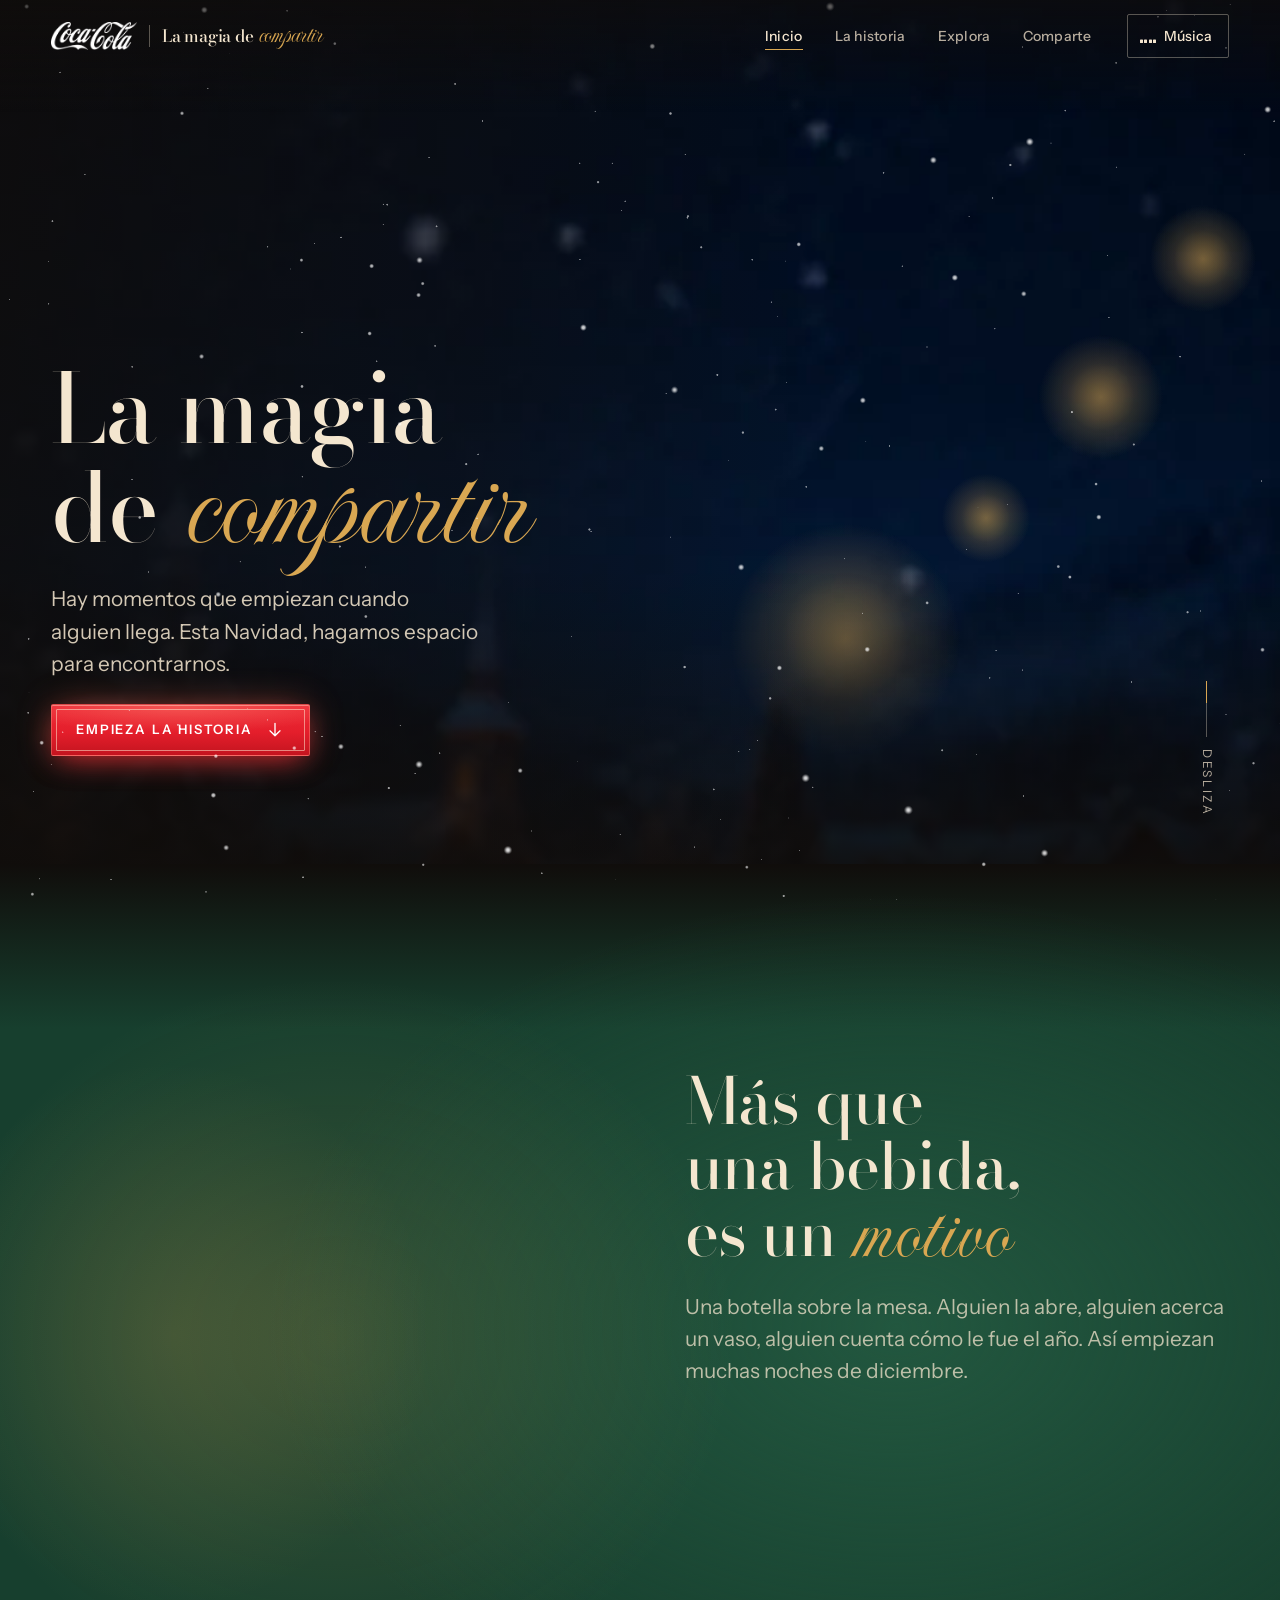
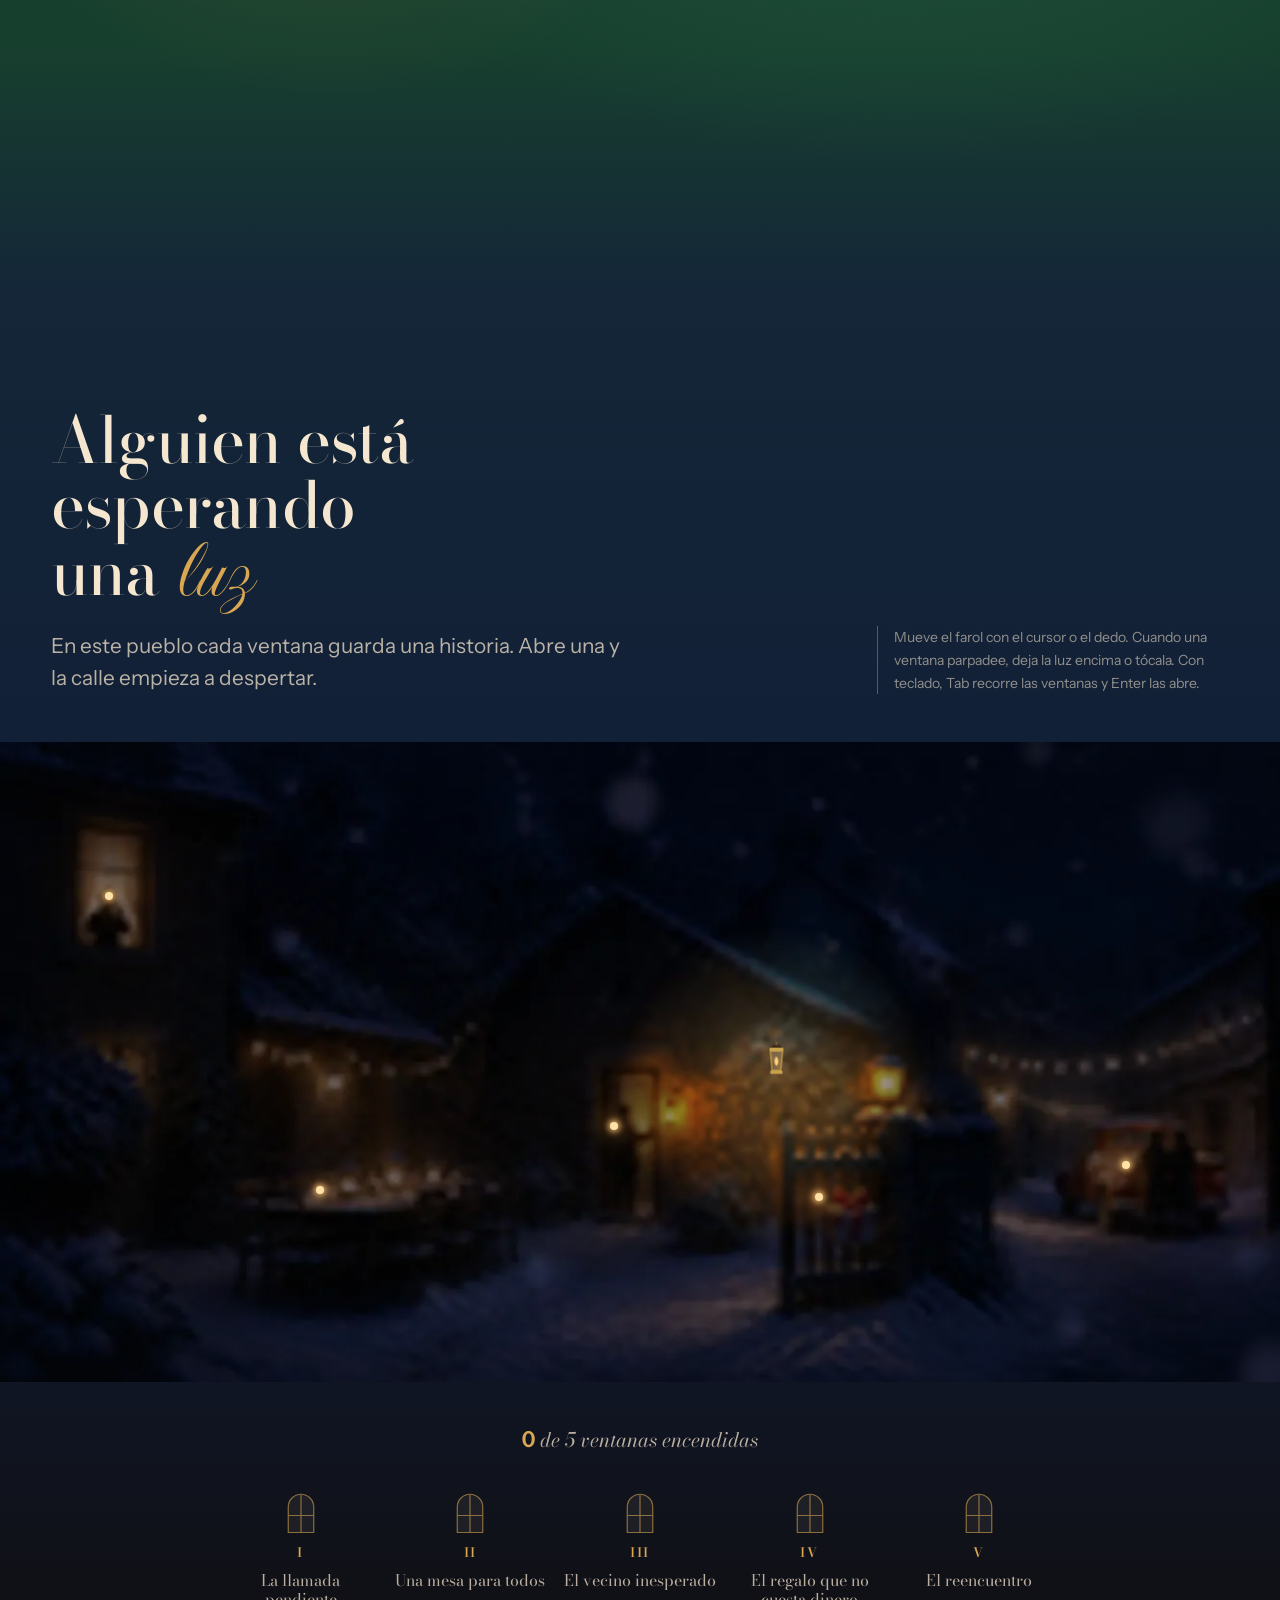
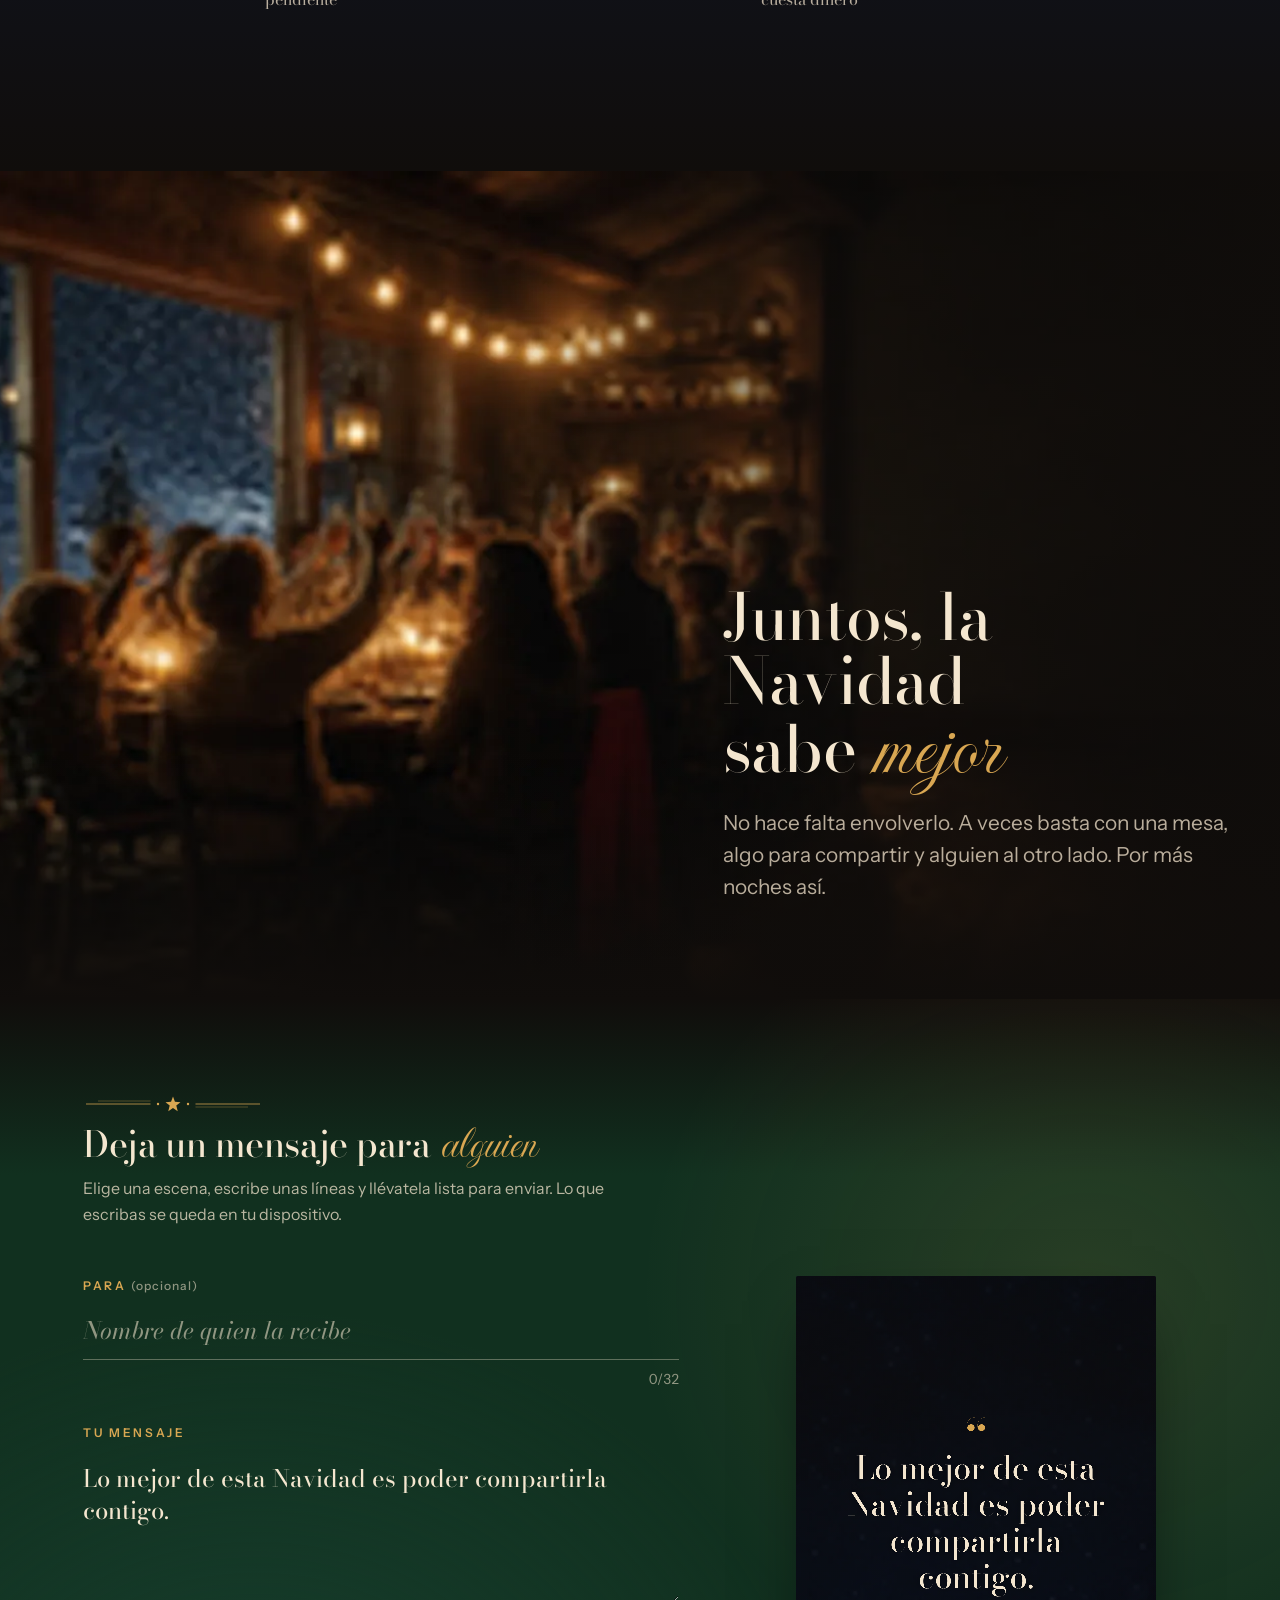
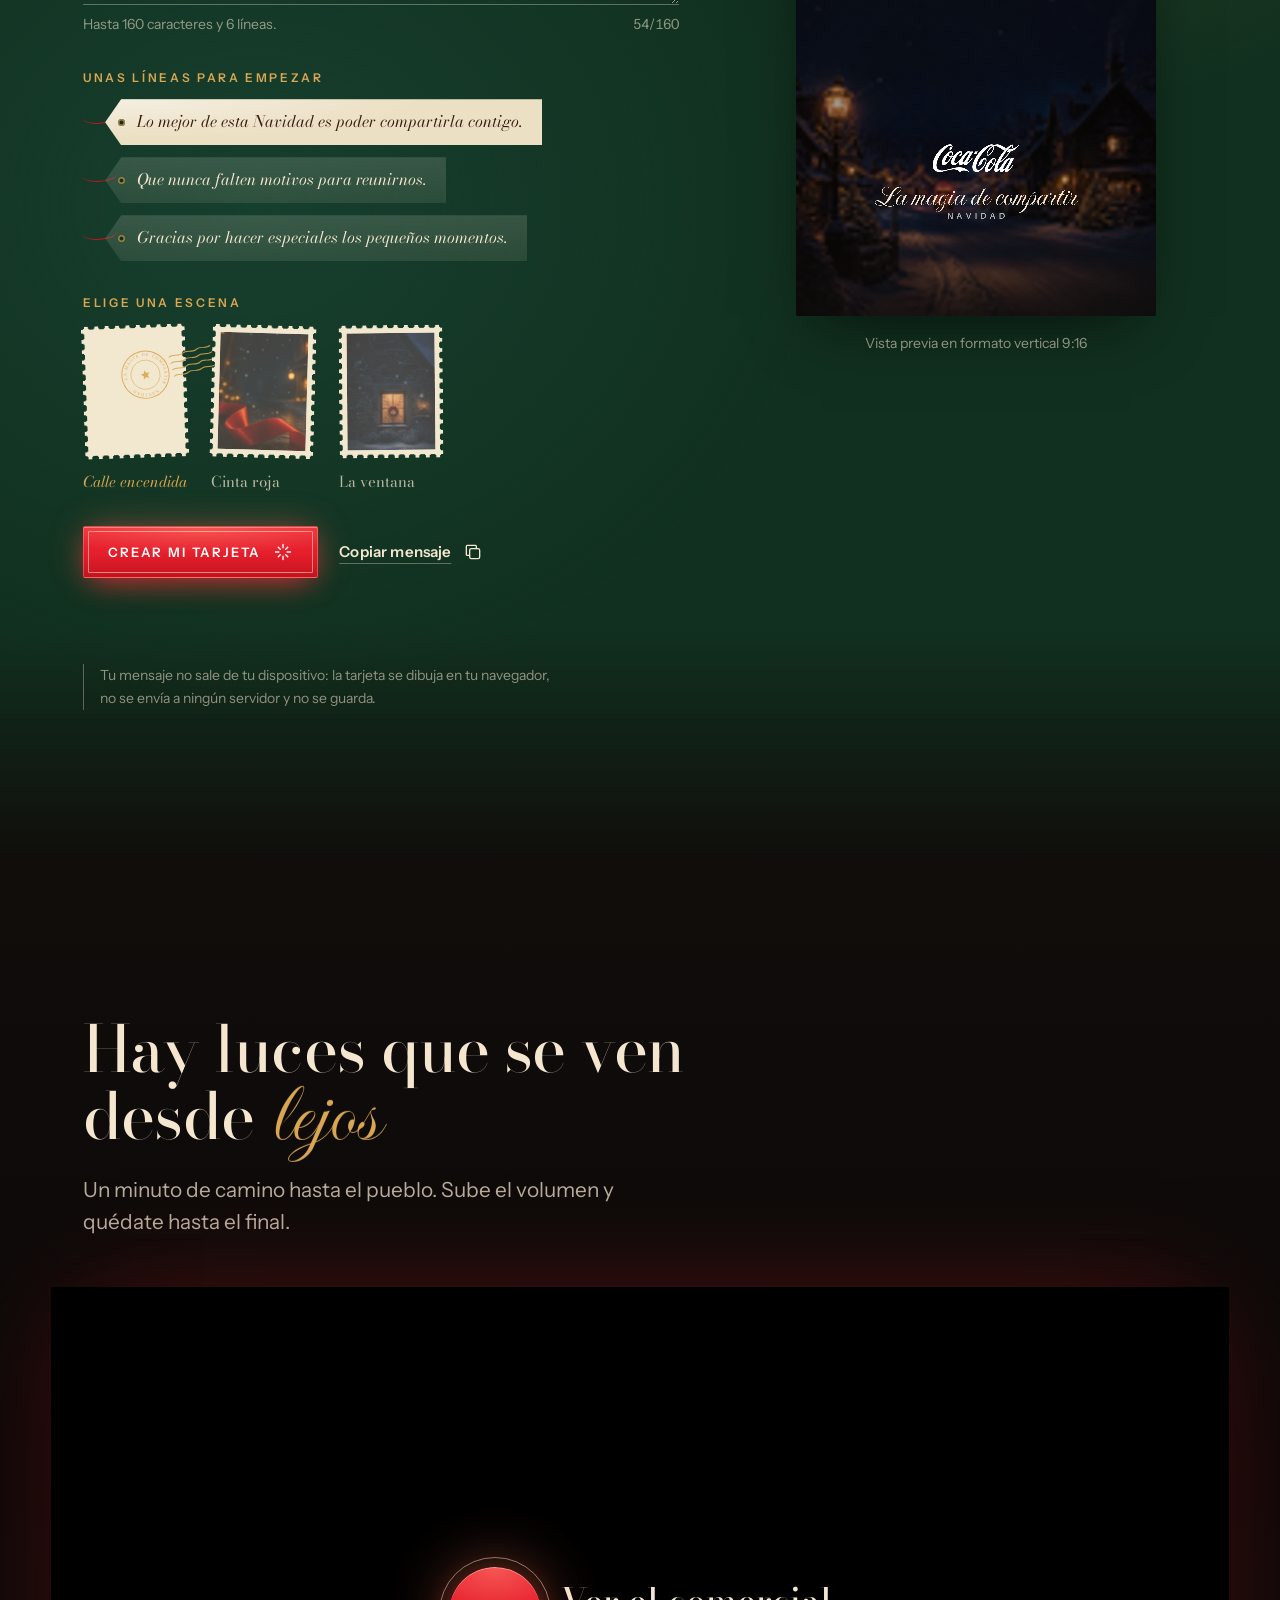
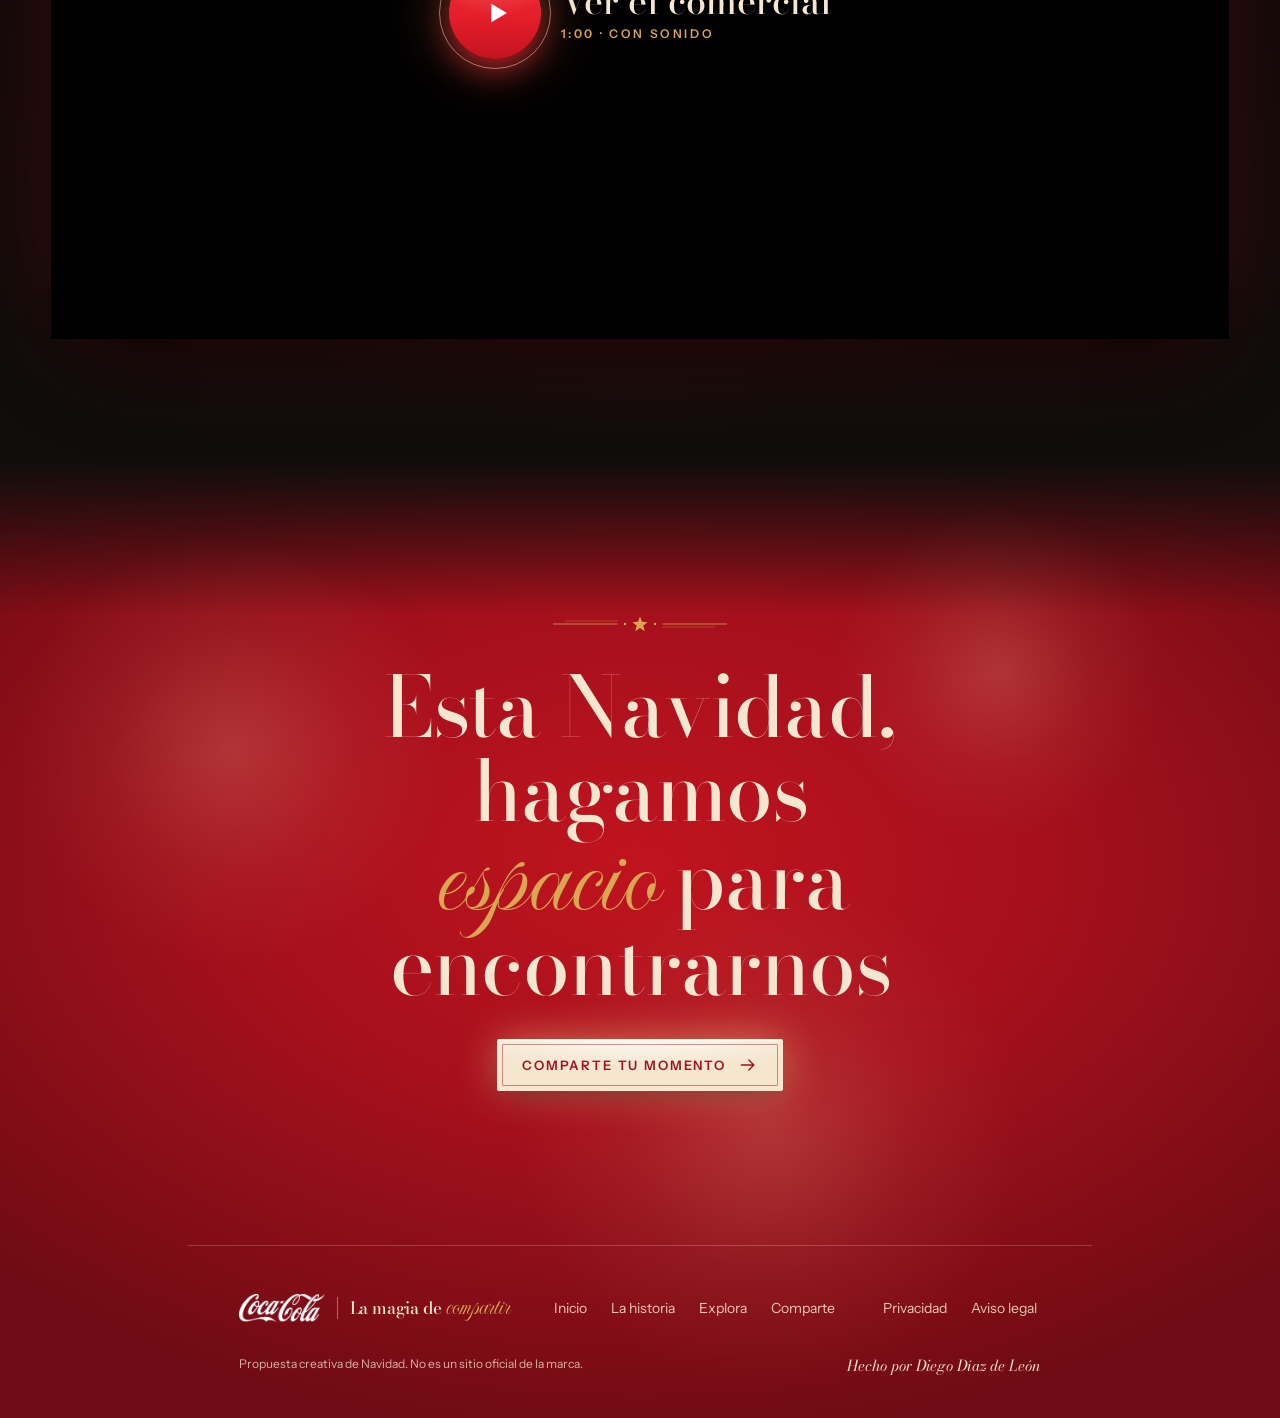
==== index.html @ 8bf760d1 "Add files via upload" ====
<!doctype html>
<html lang="es">
  <head>
    <meta charset="UTF-8" />
    <meta name="viewport" content="width=device-width, initial-scale=1, viewport-fit=cover" />
    <title>La magia de compartir · Una Navidad para encontrarnos</title>
    <meta
      name="description"
      content="Recorre un pueblo nevado, enciende cinco luces y deja un mensaje para alguien. Una Navidad para hacer espacio a los demás."
    />
    <meta name="theme-color" content="#100d0b" />
    <meta name="color-scheme" content="dark" />
    <link rel="icon" href="./favicon.svg" type="image/svg+xml" />
    <link rel="apple-touch-icon" href="./apple-touch-icon.png" />

    <meta property="og:type" content="website" />
    <meta property="og:locale" content="es_ES" />
    <meta property="og:site_name" content="La magia de compartir" />
    <meta property="og:title" content="La magia de compartir" />
    <meta
      property="og:description"
      content="Un pueblo que se enciende con pequeños gestos y una tarjeta para quien quieras."
    />
    <meta property="og:image" content="./images/og-image.jpg" />
    <meta property="og:image:width" content="1200" />
    <meta property="og:image:height" content="630" />
    <meta property="og:image:alt" content="Pueblo nevado de noche con un camión navideño rojo iluminado." />
    <meta name="twitter:card" content="summary_large_image" />
    <meta name="twitter:title" content="La magia de compartir" />
    <meta name="twitter:image" content="./images/og-image.jpg" />

    <!-- Solo el recurso crítico del primer viewport. -->
    <link
      rel="preload"
      as="image"
      href="./images/hero-desktop-1920.webp"
      imagesrcset="./images/hero-desktop-960.webp 960w, ./images/hero-desktop-1440.webp 1440w, ./images/hero-desktop-1920.webp 1920w"
      imagesizes="100vw"
      media="(min-width: 768px)"
      fetchpriority="high"
    />
    <link
      rel="preload"
      as="image"
      href="./images/hero-mobile-1080.webp"
      imagesrcset="./images/hero-mobile-540.webp 540w, ./images/hero-mobile-810.webp 810w, ./images/hero-mobile-1080.webp 1080w"
      imagesizes="100vw"
      media="(max-width: 767px)"
      fetchpriority="high"
    />

    <style>html,body{color:#f7ebdd;background:#100d0b;margin:0;font-family:Segoe UI,system-ui,sans-serif}.boot{text-align:center;box-sizing:border-box;place-items:center;min-height:100svh;padding:24px;display:grid}.boot h1{margin:0 0 20px;font-family:Georgia,Times New Roman,serif;font-size:clamp(2.5rem,9vw,5rem);font-weight:400;line-height:1}.boot p{color:#f7ebddcc;max-width:32rem;margin:0 auto;line-height:1.6}.boot-help{opacity:0;animation:.6s 8s forwards boot-help;margin-top:24px!important}@keyframes boot-help{to{opacity:1}}</style>
    <script type="module" crossorigin src="./assets/index-DcbrdFPM.js"></script>
    <link rel="stylesheet" crossorigin href="./assets/index-BpqjUa-n.css">
      <meta name="robots" content="noindex, nofollow" />
  </head>
  <body>
    <div id="root">
      <div class="boot">
        <div>
          <h1>La magia de compartir</h1>
          <p>
            Hay momentos que empiezan cuando alguien llega. Esta Navidad, hagamos espacio para encontrarnos.
          </p>
          <p class="boot-help">
            Si la experiencia no aparece, vuelve a cargar la página o prueba con un navegador actualizado.
          </p>
          <noscript>
            <p style="margin-top: 24px">
              El pueblo interactivo y el generador de tarjetas necesitan JavaScript. Actívalo para continuar.
            </p>
          </noscript>
        </div>
      </div>
    </div>
  </body>
</html>
---- assets/index-BpqjUa-n.css ----
@font-face{font-family:Bodoni Moda Variable;font-style:normal;font-display:swap;font-weight:400 900;src:url(./bodoni-moda-math-opsz-normal-CbZAXtrh.woff2)format("woff2-variations");unicode-range:U+302-303,U+305,U+307-308,U+310,U+312,U+315,U+31A,U+326-327,U+32C,U+32F-330,U+332-333,U+338,U+33A,U+346,U+34D,U+391-3A1,U+3A3-3A9,U+3B1-3C9,U+3D1,U+3D5-3D6,U+3F0-3F1,U+3F4-3F5,U+2016-2017,U+2034-2038,U+203C,U+2040,U+2043,U+2047,U+2050,U+2057,U+205F,U+2070-2071,U+2074-208E,U+2090-209C,U+20D0-20DC,U+20E1,U+20E5-20EF,U+2100-2112,U+2114-2115,U+2117-2121,U+2123-214F,U+2190,U+2192,U+2194-21AE,U+21B0-21E5,U+21F1-21F2,U+21F4-2211,U+2213-2214,U+2216-22FF,U+2308-230B,U+2310,U+2319,U+231C-2321,U+2336-237A,U+237C,U+2395,U+239B-23B7,U+23D0,U+23DC-23E1,U+2474-2475,U+25AF,U+25B3,U+25B7,U+25BD,U+25C1,U+25CA,U+25CC,U+25FB,U+266D-266F,U+27C0-27FF,U+2900-2AFF,U+2B0E-2B11,U+2B30-2B4C,U+2BFE,U+3030,U+FF5B,U+FF5D,U+1D400-1D7FF,U+1EE??}@font-face{font-family:Bodoni Moda Variable;font-style:normal;font-display:swap;font-weight:400 900;src:url(./bodoni-moda-symbols-opsz-normal-d21etpfE.woff2)format("woff2-variations");unicode-range:U+1-C,U+E-1F,U+7F-9F,U+20DD-20E0,U+20E2-20E4,U+2150-218F,U+2190,U+2192,U+2194-2199,U+21AF,U+21E6-21F0,U+21F3,U+2218-2219,U+2299,U+22C4-22C6,U+2300-243F,U+2440-244A,U+2460-24FF,U+25A0-27BF,U+28??,U+2921-2922,U+2981,U+29BF,U+29EB,U+2B??,U+4DC0-4DFF,U+FFF9-FFFB,U+10140-1018E,U+10190-1019C,U+101A0,U+101D0-101FD,U+102E0-102FB,U+10E60-10E7E,U+1D2C0-1D2D3,U+1D2E0-1D37F,U+1F0??,U+1F100-1F1AD,U+1F1E6-1F1FF,U+1F30D-1F30F,U+1F315,U+1F31C,U+1F31E,U+1F320-1F32C,U+1F336,U+1F378,U+1F37D,U+1F382,U+1F393-1F39F,U+1F3A7-1F3A8,U+1F3AC-1F3AF,U+1F3C2,U+1F3C4-1F3C6,U+1F3CA-1F3CE,U+1F3D4-1F3E0,U+1F3ED,U+1F3F1-1F3F3,U+1F3F5-1F3F7,U+1F408,U+1F415,U+1F41F,U+1F426,U+1F43F,U+1F441-1F442,U+1F444,U+1F446-1F449,U+1F44C-1F44E,U+1F453,U+1F46A,U+1F47D,U+1F4A3,U+1F4B0,U+1F4B3,U+1F4B9,U+1F4BB,U+1F4BF,U+1F4C8-1F4CB,U+1F4D6,U+1F4DA,U+1F4DF,U+1F4E3-1F4E6,U+1F4EA-1F4ED,U+1F4F7,U+1F4F9-1F4FB,U+1F4FD-1F4FE,U+1F503,U+1F507-1F50B,U+1F50D,U+1F512-1F513,U+1F53E-1F54A,U+1F54F-1F5FA,U+1F610,U+1F650-1F67F,U+1F687,U+1F68D,U+1F691,U+1F694,U+1F698,U+1F6AD,U+1F6B2,U+1F6B9-1F6BA,U+1F6BC,U+1F6C6-1F6CF,U+1F6D3-1F6D7,U+1F6E0-1F6EA,U+1F6F0-1F6F3,U+1F6F7-1F6FC,U+1F7??,U+1F800-1F80B,U+1F810-1F847,U+1F850-1F859,U+1F860-1F887,U+1F890-1F8AD,U+1F8B0-1F8BB,U+1F8C0-1F8C1,U+1F900-1F90B,U+1F93B,U+1F946,U+1F984,U+1F996,U+1F9E9,U+1FA00-1FA6F,U+1FA70-1FA7C,U+1FA80-1FA89,U+1FA8F-1FAC6,U+1FACE-1FADC,U+1FADF-1FAE9,U+1FAF0-1FAF8,U+1FB??}@font-face{font-family:Bodoni Moda Variable;font-style:normal;font-display:swap;font-weight:400 900;src:url(./bodoni-moda-latin-ext-opsz-normal-CoJBavOu.woff2)format("woff2-variations");unicode-range:U+100-2BA,U+2BD-2C5,U+2C7-2CC,U+2CE-2D7,U+2DD-2FF,U+304,U+308,U+329,U+1D00-1DBF,U+1E00-1E9F,U+1EF2-1EFF,U+2020,U+20A0-20AB,U+20AD-20C0,U+2113,U+2C60-2C7F,U+A720-A7FF}@font-face{font-family:Bodoni Moda Variable;font-style:normal;font-display:swap;font-weight:400 900;src:url(./bodoni-moda-latin-opsz-normal-X2BzlAjV.woff2)format("woff2-variations");unicode-range:U+??,U+131,U+152-153,U+2BB-2BC,U+2C6,U+2DA,U+2DC,U+304,U+308,U+329,U+2000-206F,U+20AC,U+2122,U+2191,U+2193,U+2212,U+2215,U+FEFF,U+FFFD}@font-face{font-family:Bodoni Moda Variable;font-style:italic;font-display:swap;font-weight:400 900;src:url(./bodoni-moda-math-opsz-italic-CGdm0Lr_.woff2)format("woff2-variations");unicode-range:U+302-303,U+305,U+307-308,U+310,U+312,U+315,U+31A,U+326-327,U+32C,U+32F-330,U+332-333,U+338,U+33A,U+346,U+34D,U+391-3A1,U+3A3-3A9,U+3B1-3C9,U+3D1,U+3D5-3D6,U+3F0-3F1,U+3F4-3F5,U+2016-2017,U+2034-2038,U+203C,U+2040,U+2043,U+2047,U+2050,U+2057,U+205F,U+2070-2071,U+2074-208E,U+2090-209C,U+20D0-20DC,U+20E1,U+20E5-20EF,U+2100-2112,U+2114-2115,U+2117-2121,U+2123-214F,U+2190,U+2192,U+2194-21AE,U+21B0-21E5,U+21F1-21F2,U+21F4-2211,U+2213-2214,U+2216-22FF,U+2308-230B,U+2310,U+2319,U+231C-2321,U+2336-237A,U+237C,U+2395,U+239B-23B7,U+23D0,U+23DC-23E1,U+2474-2475,U+25AF,U+25B3,U+25B7,U+25BD,U+25C1,U+25CA,U+25CC,U+25FB,U+266D-266F,U+27C0-27FF,U+2900-2AFF,U+2B0E-2B11,U+2B30-2B4C,U+2BFE,U+3030,U+FF5B,U+FF5D,U+1D400-1D7FF,U+1EE??}@font-face{font-family:Bodoni Moda Variable;font-style:italic;font-display:swap;font-weight:400 900;src:url(./bodoni-moda-symbols-opsz-italic-cRdvdvM-.woff2)format("woff2-variations");unicode-range:U+1-C,U+E-1F,U+7F-9F,U+20DD-20E0,U+20E2-20E4,U+2150-218F,U+2190,U+2192,U+2194-2199,U+21AF,U+21E6-21F0,U+21F3,U+2218-2219,U+2299,U+22C4-22C6,U+2300-243F,U+2440-244A,U+2460-24FF,U+25A0-27BF,U+28??,U+2921-2922,U+2981,U+29BF,U+29EB,U+2B??,U+4DC0-4DFF,U+FFF9-FFFB,U+10140-1018E,U+10190-1019C,U+101A0,U+101D0-101FD,U+102E0-102FB,U+10E60-10E7E,U+1D2C0-1D2D3,U+1D2E0-1D37F,U+1F0??,U+1F100-1F1AD,U+1F1E6-1F1FF,U+1F30D-1F30F,U+1F315,U+1F31C,U+1F31E,U+1F320-1F32C,U+1F336,U+1F378,U+1F37D,U+1F382,U+1F393-1F39F,U+1F3A7-1F3A8,U+1F3AC-1F3AF,U+1F3C2,U+1F3C4-1F3C6,U+1F3CA-1F3CE,U+1F3D4-1F3E0,U+1F3ED,U+1F3F1-1F3F3,U+1F3F5-1F3F7,U+1F408,U+1F415,U+1F41F,U+1F426,U+1F43F,U+1F441-1F442,U+1F444,U+1F446-1F449,U+1F44C-1F44E,U+1F453,U+1F46A,U+1F47D,U+1F4A3,U+1F4B0,U+1F4B3,U+1F4B9,U+1F4BB,U+1F4BF,U+1F4C8-1F4CB,U+1F4D6,U+1F4DA,U+1F4DF,U+1F4E3-1F4E6,U+1F4EA-1F4ED,U+1F4F7,U+1F4F9-1F4FB,U+1F4FD-1F4FE,U+1F503,U+1F507-1F50B,U+1F50D,U+1F512-1F513,U+1F53E-1F54A,U+1F54F-1F5FA,U+1F610,U+1F650-1F67F,U+1F687,U+1F68D,U+1F691,U+1F694,U+1F698,U+1F6AD,U+1F6B2,U+1F6B9-1F6BA,U+1F6BC,U+1F6C6-1F6CF,U+1F6D3-1F6D7,U+1F6E0-1F6EA,U+1F6F0-1F6F3,U+1F6F7-1F6FC,U+1F7??,U+1F800-1F80B,U+1F810-1F847,U+1F850-1F859,U+1F860-1F887,U+1F890-1F8AD,U+1F8B0-1F8BB,U+1F8C0-1F8C1,U+1F900-1F90B,U+1F93B,U+1F946,U+1F984,U+1F996,U+1F9E9,U+1FA00-1FA6F,U+1FA70-1FA7C,U+1FA80-1FA89,U+1FA8F-1FAC6,U+1FACE-1FADC,U+1FADF-1FAE9,U+1FAF0-1FAF8,U+1FB??}@font-face{font-family:Bodoni Moda Variable;font-style:italic;font-display:swap;font-weight:400 900;src:url(./bodoni-moda-latin-ext-opsz-italic-QSGu6YSm.woff2)format("woff2-variations");unicode-range:U+100-2BA,U+2BD-2C5,U+2C7-2CC,U+2CE-2D7,U+2DD-2FF,U+304,U+308,U+329,U+1D00-1DBF,U+1E00-1E9F,U+1EF2-1EFF,U+2020,U+20A0-20AB,U+20AD-20C0,U+2113,U+2C60-2C7F,U+A720-A7FF}@font-face{font-family:Bodoni Moda Variable;font-style:italic;font-display:swap;font-weight:400 900;src:url(./bodoni-moda-latin-opsz-italic-BCRrlh7t.woff2)format("woff2-variations");unicode-range:U+??,U+131,U+152-153,U+2BB-2BC,U+2C6,U+2DA,U+2DC,U+304,U+308,U+329,U+2000-206F,U+20AC,U+2122,U+2191,U+2193,U+2212,U+2215,U+FEFF,U+FFFD}@font-face{font-family:Imperial Script;font-style:normal;font-display:swap;font-weight:400;src:url(./imperial-script-vietnamese-400-normal-CkIiJjdA.woff2)format("woff2"),url(./imperial-script-vietnamese-400-normal-DA0g8iBh.woff)format("woff");unicode-range:U+102-103,U+110-111,U+128-129,U+168-169,U+1A0-1A1,U+1AF-1B0,U+300-301,U+303-304,U+308-309,U+323,U+329,U+1EA0-1EF9,U+20AB}@font-face{font-family:Imperial Script;font-style:normal;font-display:swap;font-weight:400;src:url(./imperial-script-latin-ext-400-normal-DVep8miJ.woff2)format("woff2"),url(./imperial-script-latin-ext-400-normal-Dq5p_54-.woff)format("woff");unicode-range:U+100-2BA,U+2BD-2C5,U+2C7-2CC,U+2CE-2D7,U+2DD-2FF,U+304,U+308,U+329,U+1D00-1DBF,U+1E00-1E9F,U+1EF2-1EFF,U+2020,U+20A0-20AB,U+20AD-20C0,U+2113,U+2C60-2C7F,U+A720-A7FF}@font-face{font-family:Imperial Script;font-style:normal;font-display:swap;font-weight:400;src:url(./imperial-script-latin-400-normal-CiVTvm7k.woff2)format("woff2"),url(./imperial-script-latin-400-normal-xgFzb0Sz.woff)format("woff");unicode-range:U+??,U+131,U+152-153,U+2BB-2BC,U+2C6,U+2DA,U+2DC,U+304,U+308,U+329,U+2000-206F,U+20AC,U+2122,U+2191,U+2193,U+2212,U+2215,U+FEFF,U+FFFD}@font-face{font-family:Instrument Sans Variable;font-style:normal;font-display:swap;font-weight:400 700;src:url(./instrument-sans-latin-ext-wght-normal-B5bTHO_g.woff2)format("woff2-variations");unicode-range:U+100-2BA,U+2BD-2C5,U+2C7-2CC,U+2CE-2D7,U+2DD-2FF,U+304,U+308,U+329,U+1D00-1DBF,U+1E00-1E9F,U+1EF2-1EFF,U+2020,U+20A0-20AB,U+20AD-20C0,U+2113,U+2C60-2C7F,U+A720-A7FF}@font-face{font-family:Instrument Sans Variable;font-style:normal;font-display:swap;font-weight:400 700;src:url(./instrument-sans-latin-wght-normal-BbzFLZTg.woff2)format("woff2-variations");unicode-range:U+??,U+131,U+152-153,U+2BB-2BC,U+2C6,U+2DA,U+2DC,U+304,U+308,U+329,U+2000-206F,U+20AC,U+2122,U+2191,U+2193,U+2212,U+2215,U+FEFF,U+FFFD}:root{--c-red:#e41e2b;--c-red-deep:#8e101b;--c-ink:#100d0b;--c-cream:#f4e6cf;--c-gold:#d9a752;--c-forest:#182b24;--c-pine:#173f2e;--c-pine-light:#22573f;--c-pine-deep:#11301f;--c-snow:#fff;--c-night:#142638;--c-red-block:#a3101c;--c-red-block-deep:#6f0b14;--c-bg:var(--c-ink);--c-text:var(--c-cream);--c-text-muted:#f4e6cfbd;--c-text-faint:#f4e6cf8f;--c-line:#f4e6cf29;--c-line-strong:#f4e6cf57;--c-surface:#17120f;--c-surface-raised:#1f1915;--c-focus:var(--c-gold);--c-error:#ff9f8f;--font-display:"Bodoni Moda Variable", "Bodoni 72", Didot, "Times New Roman", serif;--font-script:"Imperial Script", "Snell Roundhand", "Segoe Script", cursive;--font-body:"Instrument Sans Variable", "Segoe UI", system-ui, sans-serif;--script-scale:1.34;--fs-hero:clamp(3.25rem, 1.4rem + 8.4vw, 6rem);--fs-display:clamp(2.5rem, 1.3rem + 5vw, 5.25rem);--fs-h2:clamp(2.125rem, 1.3rem + 3.4vw, 4.25rem);--fs-h3:clamp(1.5rem, 1.15rem + 1.4vw, 2.25rem);--fs-lead:clamp(1.0625rem, .98rem + .4vw, 1.3125rem);--fs-body:1rem;--fs-small:.875rem;--fs-label:.75rem;--lh-tight:1;--lh-heading:1.06;--lh-body:1.62;--tracking-display:-.012em;--tracking-label:.22em;--sp-1:4px;--sp-2:8px;--sp-3:12px;--sp-4:16px;--sp-5:20px;--sp-6:24px;--sp-8:32px;--sp-10:40px;--sp-12:48px;--sp-16:64px;--sp-20:80px;--sp-24:96px;--sp-32:128px;--section-pad:clamp(var(--sp-20), 12vw, 176px);--gutter:clamp(var(--sp-4), 4vw, var(--sp-16));--r-xs:2px;--r-sm:4px;--r-md:8px;--r-lg:16px;--r-pill:999px;--shadow-panel:0 24px 64px -24px #000000b3;--shadow-glow:0 0 48px 4px #d9a75259;--ease-out:cubic-bezier(.22, 1, .36, 1);--ease-in-out:cubic-bezier(.65, 0, .35, 1);--dur-fast:.16s;--dur-base:.28s;--dur-slow:.64s;--dur-cinematic:1.4s;--w-text:36rem;--w-content:76rem;--w-wide:100rem;--z-base:0;--z-scene:1;--z-overlay:10;--z-points:20;--z-panel:40;--z-nav:60;--z-sheet:70;--z-dialog:80;--z-skip:100;--safe-top:env(safe-area-inset-top,0px);--safe-bottom:env(safe-area-inset-bottom,0px);--safe-left:env(safe-area-inset-left,0px);--safe-right:env(safe-area-inset-right,0px);--nav-h:72px}@media (max-width:767px){:root{--nav-h:60px}}*,:before,:after{box-sizing:border-box}html{-webkit-text-size-adjust:100%;-moz-text-size-adjust:100%;text-size-adjust:100%;background:var(--c-bg);--lightningcss-light: ;--lightningcss-dark:initial;color-scheme:dark}@media (prefers-reduced-motion:no-preference){html{scroll-behavior:smooth}}body{background:var(--c-bg);min-height:100svh;color:var(--c-text);font-family:var(--font-body);font-size:var(--fs-body);line-height:var(--lh-body);font-optical-sizing:auto;-webkit-font-smoothing:antialiased;-moz-osx-font-smoothing:grayscale;-webkit-tap-highlight-color:transparent;margin:0;overflow-x:clip}img,svg,canvas,picture{max-width:100%;display:block}button,input,textarea,select{font:inherit;color:inherit}button{cursor:pointer}a{color:inherit}h1,h2,h3,p,figure,ol,ul{margin:0}ol,ul{padding:0;list-style:none}.display{font-family:var(--font-display);font-optical-sizing:auto;letter-spacing:var(--tracking-display);font-weight:460;line-height:var(--lh-tight);text-wrap:balance}.display em,.display-em{font-family:var(--font-script);font-style:normal;font-weight:400;font-size:calc(1em * var(--script-scale));letter-spacing:0;color:var(--c-gold);line-height:.8}.eyebrow{font-family:var(--font-body);font-size:var(--fs-label);letter-spacing:var(--tracking-label);text-transform:uppercase;color:var(--c-gold);font-weight:560}.lead{font-size:var(--fs-lead);color:var(--c-text-muted);max-width:var(--w-text);text-wrap:pretty;line-height:1.55}section[id]{scroll-margin-top:0}:focus-visible{outline:3px solid var(--c-focus);outline-offset:3px;border-radius:var(--r-sm)}:focus:not(:focus-visible){outline:none}::selection{background:var(--c-red);color:var(--c-snow)}html{scrollbar-color:#d9a75273 var(--c-ink);accent-color:var(--c-red);caret-color:var(--c-gold)}.visually-hidden{clip:rect(0 0 0 0);white-space:nowrap;border:0;width:1px;height:1px;margin:-1px;padding:0;overflow:hidden;position:absolute!important}.skip-link{top:calc(var(--sp-3) + var(--safe-top));left:var(--sp-3);z-index:var(--z-skip);padding:var(--sp-3) var(--sp-5);background:var(--c-cream);color:var(--c-ink);border-radius:var(--r-xs);transition:transform var(--dur-base) var(--ease-out);font-weight:600;text-decoration:none;position:fixed;transform:translateY(-200%)}.skip-link:focus-visible{transform:translateY(0)}@media (prefers-reduced-motion:reduce){*,:before,:after{transition-duration:.01ms!important;animation-duration:.01ms!important;animation-iteration-count:1!important}}@keyframes pulse-ring{0%{opacity:.85;transform:scale(.7)}80%,to{opacity:0;transform:scale(1.9)}}@keyframes flicker{0%,to{opacity:1}40%{opacity:.82}60%{opacity:.94}}@keyframes scroll-cue{0%{transform:translateY(-100%)}to{transform:translateY(220%)}}@keyframes drift{0%,to{transform:translate(0,0)}50%{transform:translateY(-6px)}}._canvas_14qqj_1{pointer-events:none;width:100%;height:100%;position:absolute;inset:0}._layer_63mny_3{transition:opacity .8s var(--ease-out);z-index:calc(var(--z-nav) - 1);pointer-events:none;width:100%;height:100%;position:fixed;inset:0}html[data-video-playing] ._layer_63mny_3{opacity:0}._logo_1ih7f_1{align-items:center;gap:var(--sp-3);color:var(--c-cream);display:inline-flex}._brand_1ih7f_15{width:auto;height:28px}._divider_1ih7f_25{background:var(--c-line-strong);width:1px;height:22px}._mark_1ih7f_37{flex:none;width:34px;height:34px}._word_1ih7f_49{font-family:var(--font-display);font-optical-sizing:auto;letter-spacing:-.01em;white-space:nowrap;font-size:1.0625rem;font-weight:500;line-height:1}._word_1ih7f_49 em{font-family:var(--font-script);color:var(--c-gold);font-size:1.45em;font-style:normal;line-height:.8}@media (max-width:380px){._word_1ih7f_49{font-size:.9375rem}}@media (max-width:479px){:is(._logo_1ih7f_1:has(._brand_1ih7f_15) ._divider_1ih7f_25,._logo_1ih7f_1:has(._brand_1ih7f_15) ._word_1ih7f_49){display:none}}._toggle_16cea_1{align-items:center;gap:var(--sp-2);min-width:44px;min-height:44px;padding:0 var(--sp-4) 0 var(--sp-3);border:1px solid var(--c-line-strong);border-radius:var(--r-xs);color:var(--c-cream);transition:border-color var(--dur-base) var(--ease-out), background-color var(--dur-base) var(--ease-out);background:0 0;font-size:.875rem;font-weight:500;display:inline-flex}._toggle_16cea_1[aria-pressed=true]{border-color:var(--c-gold);background:#d9a7521f}@media (hover:hover) and (pointer:fine){._toggle_16cea_1:hover{border-color:var(--c-cream)}}._bars_16cea_61{align-items:flex-end;gap:2px;width:16px;height:14px;display:inline-flex}._bars_16cea_61 span{transform-origin:bottom;height:100%;transition:transform var(--dur-base) var(--ease-out);background:currentColor;border-radius:1px;flex:1;transform:scaleY(.25)}._bars_16cea_61[data-on]{color:var(--c-gold)}._bars_16cea_61[data-on] span{animation:_eq_16cea_1 1.1s var(--ease-in-out) infinite alternate}._bars_16cea_61[data-on] span:nth-child(2){animation-delay:-.4s}._bars_16cea_61[data-on] span:nth-child(3){animation-delay:-.8s}._bars_16cea_61[data-on] span:nth-child(4){animation-delay:-.2s}@keyframes _eq_16cea_1{0%{transform:scaleY(.3)}to{transform:scaleY(1)}}@media (prefers-reduced-motion:reduce){._bars_16cea_61[data-on] span{animation:none;transform:scaleY(.8)}}@media (max-width:479px){._label_16cea_171{display:none}._toggle_16cea_1{justify-content:center;width:44px;padding:0}}._bar_1dx29_1{z-index:var(--z-nav);justify-content:space-between;align-items:center;gap:var(--sp-6);height:calc(var(--nav-h) + var(--safe-top));padding:var(--safe-top) calc(var(--gutter) + var(--safe-right)) 0 calc(var(--gutter) + var(--safe-left));transition:background-color var(--dur-slow) var(--ease-out);display:flex;position:fixed;inset:0 0 auto}._bar_1dx29_1:before{content:"";z-index:-1;pointer-events:none;transition:opacity var(--dur-slow) var(--ease-out);background:linear-gradient(#100d0ba6,#0000);position:absolute;inset:0 0 -40px}._solid_1dx29_49{background-color:#100d0beb}._solid_1dx29_49:before{opacity:0}._actions_1dx29_65{align-items:center;gap:var(--sp-2);display:flex}._brand_1dx29_77{align-items:center;min-height:44px;text-decoration:none;display:inline-flex}._desktopNav_1dx29_91{margin-left:auto}._list_1dx29_99{gap:var(--sp-2);display:flex}._link_1dx29_109{min-height:44px;padding:0 var(--sp-3);letter-spacing:.02em;color:var(--c-text-muted);transition:color var(--dur-base) var(--ease-out);align-items:center;font-size:.875rem;font-weight:500;text-decoration:none;display:inline-flex;position:relative}._link_1dx29_109:after{content:"";left:var(--sp-3);right:var(--sp-3);background:var(--c-gold);transform-origin:0;height:1px;transition:transform var(--dur-base) var(--ease-out);position:absolute;bottom:8px;transform:scaleX(0)}._link_1dx29_109[aria-current=true]{color:var(--c-cream)}._link_1dx29_109[aria-current=true]:after{transform:scaleX(1)}@media (hover:hover) and (pointer:fine){._link_1dx29_109:hover{color:var(--c-cream)}}._iconButton_1dx29_191{justify-content:center;align-items:center;gap:var(--sp-2);min-width:44px;min-height:44px;padding:0 var(--sp-3);border:1px solid var(--c-line-strong);border-radius:var(--r-xs);color:var(--c-cream);background:0 0;display:inline-flex}._menuButton_1dx29_219{display:none}._menuLabel_1dx29_227{font-size:.875rem;font-weight:500}._sheet_1dx29_237{z-index:var(--z-sheet);padding:var(--safe-top) calc(var(--gutter) + var(--safe-right)) calc(var(--sp-8) + var(--safe-bottom)) calc(var(--gutter) + var(--safe-left));background:radial-gradient(80% 50% at 80% 100%, #e41e2b29, transparent 70%), var(--c-ink);overscroll-behavior:contain;flex-direction:column;display:flex;position:fixed;inset:0;overflow-y:auto}._sheetTop_1dx29_267{height:var(--nav-h);justify-content:space-between;align-items:center;display:flex}._sheetList_1dx29_281{gap:var(--sp-2);margin-top:var(--sp-12);display:grid}._sheetLink_1dx29_293{align-items:baseline;gap:var(--sp-4);min-height:56px;padding:var(--sp-2) 0;font-family:var(--font-display);font-optical-sizing:auto;color:var(--c-cream);border-bottom:1px solid var(--c-line);font-size:clamp(2.25rem,11vw,3.25rem);font-weight:460;line-height:1.05;text-decoration:none;display:flex}._sheetLink_1dx29_293[aria-current=true]{color:var(--c-gold);font-style:italic}._sheetIndex_1dx29_335{font-family:var(--font-body);font-size:var(--fs-label);letter-spacing:var(--tracking-label);color:var(--c-text-faint)}@media (max-width:767px){._desktopNav_1dx29_91{display:none}._menuButton_1dx29_219{display:inline-flex}}._headline_8waxl_1{margin:0}._line_8waxl_9{display:block}._mask_8waxl_17{vertical-align:baseline;margin:-.06em -.08em -.12em;padding:.06em .08em .12em;display:inline-block;overflow:clip}._maskScript_8waxl_43{margin:-.28em -.3em -.34em;padding:.28em .3em .34em}._word_8waxl_53{will-change:transform;display:inline-block}._button_1m85m_1{isolation:isolate;justify-content:center;align-items:center;gap:var(--sp-3);min-height:52px;padding:0 var(--sp-6);border-radius:var(--r-xs);font-family:var(--font-body);letter-spacing:.14em;text-transform:uppercase;white-space:nowrap;-webkit-user-select:none;user-select:none;touch-action:manipulation;transition:transform var(--dur-fast) var(--ease-out), box-shadow var(--dur-slow) var(--ease-out), background-color var(--dur-base) var(--ease-out), border-color var(--dur-base) var(--ease-out), color var(--dur-base) var(--ease-out);border:1px solid #0000;font-size:.8125rem;font-weight:600;text-decoration:none;display:inline-flex;position:relative;overflow:hidden}._label_1m85m_63{position:relative}._button_1m85m_1:before{content:"";border:1px solid var(--filete,transparent);pointer-events:none;border-radius:1px;position:absolute;inset:4px}._icon_1m85m_91{transition:transform var(--dur-base) var(--ease-out);display:inline-flex;position:relative}._sheen_1m85m_105{z-index:-1;pointer-events:none;background:linear-gradient(100deg,#0000 0%,#fff4de6b 50%,#0000 100%);width:45%;position:absolute;inset:-2px auto -2px 0;transform:translate(-160%)skew(-18deg)}._button_1m85m_1:active:not(:disabled){transform:scale(.97)}._button_1m85m_1:focus-visible{outline-offset:4px;border-radius:var(--r-xs)}._button_1m85m_1:disabled{cursor:not-allowed;opacity:.45;box-shadow:none;animation:none}._primary_1m85m_159{background:radial-gradient(120% 90% at 50% 0%, #ff8c7873, transparent 60%), linear-gradient(180deg, #ee2a36 0%, var(--c-red) 55%, #c4141f 100%);color:var(--c-snow);--filete:#ffe4cd8c;animation:_glow-breathe_1m85m_1 3.6s var(--ease-in-out) infinite;border-color:#ffaa9659;box-shadow:0 10px 28px -8px #e41e2bbf,0 0 36px -4px #ff785a73,inset 0 1px #ffdcc873}._cream_1m85m_187{background:radial-gradient(120% 90% at 50% 0%, #ffffffb3, transparent 60%), var(--c-cream);color:var(--c-red-block);--filete:#a3101c73;animation:_glow-breathe-gold_1m85m_1 3.6s var(--ease-in-out) infinite;border-color:#ffecc899;box-shadow:0 10px 28px -10px #00000073,0 0 40px -2px #ffd6968c,inset 0 1px #fffc}._ghost_1m85m_215{color:var(--c-cream);--filete:#d9a7524d;background:#f4e6cf08;border-color:#d9a75273;box-shadow:0 0 22px -8px #d9a75280}._quiet_1m85m_231{min-height:44px;padding:0 var(--sp-2);color:var(--c-cream);border-radius:var(--r-sm);text-decoration:underline;-webkit-text-decoration-color:var(--c-line-strong);text-decoration-color:var(--c-line-strong);text-underline-offset:6px;text-transform:none;letter-spacing:.01em;background:0 0;font-size:.9375rem;overflow:visible}._quiet_1m85m_231 ._sheen_1m85m_105{display:none}@media (hover:hover) and (pointer:fine){._primary_1m85m_159:hover:not(:disabled){animation:none;box-shadow:0 14px 34px -8px #e41e2be6,0 0 56px #ff825a99,inset 0 1px #ffe6d299}._cream_1m85m_187:hover:not(:disabled){background:radial-gradient(120% 90% at 50% 0%, #ffffffe6, transparent 60%), var(--c-snow);animation:none;box-shadow:0 14px 32px -10px #00000073,0 0 60px 2px #ffd696bf,inset 0 1px #ffffffe6}._ghost_1m85m_215:hover:not(:disabled){border-color:var(--c-gold);background:#d9a7521a;box-shadow:0 0 30px -6px #d9a752b3}._quiet_1m85m_231:hover:not(:disabled){-webkit-text-decoration-color:var(--c-gold);text-decoration-color:var(--c-gold)}._button_1m85m_1:hover:not(:disabled) ._icon_1m85m_91{transform:translate(3px)}._button_1m85m_1:hover:not(:disabled) ._sheen_1m85m_105{transition:transform .9s var(--ease-out);transform:translate(320%)skew(-18deg)}}@keyframes _glow-breathe_1m85m_1{0%,to{box-shadow:0 10px 28px -8px #e41e2bb3,0 0 30px -6px #ff785a59,inset 0 1px #ffdcc873}50%{box-shadow:0 12px 32px -8px #e41e2bd9,0 0 48px -2px #ff825a8c,inset 0 1px #ffdcc880}}@keyframes _glow-breathe-gold_1m85m_1{0%,to{box-shadow:0 10px 28px -10px #00000073,0 0 34px -4px #ffd69673,inset 0 1px #fffc}50%{box-shadow:0 12px 30px -10px #00000073,0 0 54px #ffd696b3,inset 0 1px #ffffffd9}}@media (prefers-reduced-motion:reduce){._primary_1m85m_159,._cream_1m85m_187{animation:none}}._backdrop_esnio_1{z-index:var(--z-dialog);padding:var(--sp-6) var(--gutter);background:#100d0bd1;place-items:center;display:grid;position:fixed;inset:0}._dialog_esnio_21{overscroll-behavior:contain;width:min(100%,36rem);max-height:min(84svh,720px);padding:var(--sp-8);background:var(--c-surface);border-top:2px solid var(--c-red);border-radius:var(--r-xs);box-shadow:var(--shadow-panel);overflow-y:auto}._head_esnio_45{justify-content:space-between;align-items:start;gap:var(--sp-4);margin-bottom:var(--sp-6);display:flex}._title_esnio_61{font-size:var(--fs-h3)}._close_esnio_69{border:1px solid var(--c-line-strong);border-radius:var(--r-xs);width:44px;height:44px;color:var(--c-cream);background:0 0;flex:none;place-items:center;display:grid}._body_esnio_93{gap:var(--sp-4);color:var(--c-text-muted);display:grid}._footer_1kkxm_1{align-items:center;gap:var(--sp-6) var(--sp-10);max-width:var(--w-wide);padding:var(--sp-10) calc(var(--gutter) + var(--safe-right)) calc(var(--sp-10) + var(--safe-bottom)) calc(var(--gutter) + var(--safe-left));border-top:1px solid var(--c-line);grid-template-columns:auto 1fr auto;margin:0 auto;display:grid}._links_1kkxm_25,._legal_1kkxm_27{gap:var(--sp-1) var(--sp-4);flex-wrap:wrap;display:flex}._links_1kkxm_25{justify-content:center}._link_1kkxm_25{min-height:44px;padding:0 var(--sp-1);font-size:var(--fs-small);color:var(--c-text-muted);transition:color var(--dur-base) var(--ease-out);background:0 0;border:0;align-items:center;text-decoration:none;display:inline-flex}@media (hover:hover) and (pointer:fine){._link_1kkxm_25:hover{color:var(--c-cream);text-underline-offset:4px;text-decoration:underline}}._note_1kkxm_89{justify-content:space-between;gap:var(--sp-2) var(--sp-6);font-size:var(--fs-label);color:var(--c-text-faint);flex-wrap:wrap;grid-column:1/-1;display:flex}._credit_1kkxm_109{font-family:var(--font-display);color:var(--c-cream);font-size:.9375rem;font-style:italic}@media (max-width:899px){._footer_1kkxm_1{grid-template-columns:1fr;justify-items:start}._links_1kkxm_25{justify-content:flex-start}}._ornament_70va7_1{width:180px;height:auto;color:var(--c-gold)}._section_1yic7_1{isolation:isolate;background:linear-gradient(180deg, var(--c-ink) 0%, #100d0b00 16%), radial-gradient(70% 60% at 50% 42%, #c0141f 0%, var(--c-red-block) 48%, var(--c-red-block-deep) 100%);--c-text-muted:#f4e6cfdb;--c-text-faint:#f4e6cfc2;--c-line:#f4e6cf38;--c-line-strong:#f4e6cf6b;--c-focus:var(--c-cream);grid-template-rows:1fr auto;min-height:92svh;display:grid;position:relative;overflow:hidden}._glows_1yic7_39{z-index:-1;pointer-events:none;position:absolute;inset:0}._glow_1yic7_39{background:radial-gradient(circle,#ffd6aa2e 0%,#ffd6aa0d 40%,#0000 70%);border-radius:50%;position:absolute;transform:translate(-50%,-50%)}._content_1yic7_67{z-index:1;align-content:center;justify-items:center;gap:var(--sp-8);padding:var(--section-pad) var(--gutter);text-align:center;display:grid;position:relative}._ornament_1yic7_89{color:var(--c-gold)}._title_1yic7_97{font-size:var(--fs-display);max-width:16ch;color:var(--c-cream)}._title_1yic7_97 em{color:var(--c-gold)}._heading_inecv_1{gap:var(--sp-5);display:grid}._title_inecv_6{font-size:var(--fs-h2)}._center_inecv_10{text-align:center;justify-items:center}._center_inecv_10 ._body_inecv_15{justify-items:center;display:grid}._body_inecv_15{margin-top:var(--sp-1)}._section_y1o9d_1{padding:var(--section-pad) 0 calc(var(--section-pad) * .8);background:radial-gradient(60% 40% at 50% 70%, #e41e2b1f, transparent 70%), linear-gradient(180deg, var(--c-ink) 0%, #0b0908 50%, var(--c-ink) 100%);position:relative}._intro_y1o9d_9{max-width:var(--w-content);margin:0 auto var(--sp-12);padding:0 calc(var(--gutter) + var(--safe-right)) 0 calc(var(--gutter) + var(--safe-left))}._frameWrap_y1o9d_15{max-width:var(--w-wide);padding:0 calc(var(--gutter) + var(--safe-right)) 0 calc(var(--gutter) + var(--safe-left));margin:0 auto}._frame_y1o9d_15{aspect-ratio:1950/1080;border-radius:var(--r-xs);background:#000;position:relative;overflow:hidden;box-shadow:0 40px 80px -30px #000c,0 0 120px -30px #e41e2b73}._video_y1o9d_33{z-index:1;object-fit:contain;background:0 0;width:100%;height:100%;position:absolute;inset:0}._posterFallback_y1o9d_44{z-index:0;position:absolute;inset:0}._posterFallback_y1o9d_44 img{object-fit:cover;width:100%;height:100%}._frame_y1o9d_15:not([data-started]) ._video_y1o9d_33{opacity:0}._play_y1o9d_60{z-index:2;justify-content:center;align-items:center;gap:var(--sp-5);padding:var(--sp-6);color:var(--c-cream);text-align:left;background:radial-gradient(60% 70% at 50% 55%,#00000026,#0000008c);border:0;display:flex;position:absolute;inset:0}._playRing_y1o9d_75{background:radial-gradient(120% 90% at 50% 0%, #ff8c7873, transparent 60%), linear-gradient(180deg, #ee2a36, var(--c-red) 55%, #c4141f);width:92px;height:92px;transition:transform var(--dur-base) var(--ease-out);border-radius:50%;place-items:center;display:grid;position:relative;box-shadow:0 14px 34px -8px #e41e2bd9,0 0 60px #ff825a80,inset 0 1px #ffdcc880}._playRing_y1o9d_75:after{content:"";animation:_pulse-ring_y1o9d_1 2.6s var(--ease-out) infinite;border:1px solid #ffdcbe80;border-radius:50%;position:absolute;inset:-10px}._playRing_y1o9d_75 svg{width:34px;height:34px;fill:var(--c-snow);margin-left:4px}._playText_y1o9d_108{gap:var(--sp-1);display:grid}._playLabel_y1o9d_113{font-family:var(--font-display);text-shadow:0 2px 12px #000000b3;font-size:clamp(1.5rem,1rem + 1.6vw,2.25rem);font-weight:500;line-height:1.05}._playMeta_y1o9d_121{font-size:var(--fs-label);letter-spacing:var(--tracking-label);text-transform:uppercase;color:var(--c-gold);font-weight:600}._play_y1o9d_60:focus-visible{outline:3px solid var(--c-focus);outline-offset:-6px}@media (hover:hover) and (pointer:fine){._play_y1o9d_60:hover ._playRing_y1o9d_75{transform:scale(1.06)}}@media (max-width:767px){._frameWrap_y1o9d_15{padding:0}._frame_y1o9d_15{border-radius:0}._play_y1o9d_60{text-align:center;gap:var(--sp-3);flex-direction:column}._playRing_y1o9d_75{width:68px;height:68px}._playRing_y1o9d_75 svg{width:26px;height:26px}}@media (prefers-reduced-motion:reduce){._playRing_y1o9d_75:after{animation:none}}._picture_gcqw9_1{width:100%;height:100%;display:block}._picture_gcqw9_1 img{object-fit:cover;object-position:var(--focus,50% 50%);width:100%;height:100%}._fallback_gcqw9_15{background:radial-gradient(60% 50% at 70% 70%,#d9a75238,#0000 70%),radial-gradient(30% 25% at 62% 72%,#e41e2b47,#0000 70%),linear-gradient(#14213d 0%,#121a2c 60%,#100d0b 100%)}._hero_seimw_1{isolation:isolate;background:var(--c-ink);align-items:end;height:96svh;min-height:560px;display:grid;position:relative;overflow:hidden}._media_seimw_23{z-index:-3;position:absolute;inset:-2% 0 -12%}._mediaInner_seimw_35{width:100%;height:100%}._picture_seimw_45{--focus:62% 60%}._lights_seimw_55{z-index:-2;pointer-events:none;position:absolute;inset:0}._light_seimw_55{left:var(--dx);top:var(--dy);width:var(--size);height:var(--size);margin:calc(var(--size) / -2) 0 0 calc(var(--size) / -2);mix-blend-mode:screen;background:radial-gradient(circle,#d9a75252 0%,#d9a7521a 38%,#0000 70%);border-radius:50%;position:absolute}._light_seimw_55:after{content:"";border-radius:inherit;background:inherit;animation:5s ease-in-out infinite _flicker_seimw_1;position:absolute;inset:0}._shade_seimw_113{z-index:-1;background:linear-gradient(90deg,#100d0bd1 0%,#100d0b73 38%,#0000 64%),linear-gradient(#0000 66%,#100d0be6 100%);position:absolute;inset:0}._blackout_seimw_131{z-index:5;background:var(--c-ink);pointer-events:none;position:absolute;inset:0}._content_seimw_147{z-index:2;justify-items:start;gap:var(--sp-6);max-width:min(64rem,100%);padding:0 calc(var(--gutter) + var(--safe-left)) clamp(var(--sp-16), 12svh, 160px);display:grid;position:relative}._title_seimw_167{font-size:var(--fs-hero)}._lead_seimw_175{color:#f4e6cfdb;max-width:28rem}._cue_seimw_185{right:calc(var(--gutter) + var(--safe-right));bottom:calc(var(--sp-10) + var(--safe-bottom));z-index:2;justify-items:center;gap:var(--sp-3);min-width:44px;min-height:44px;padding:var(--sp-2);color:var(--c-text-muted);text-decoration:none;display:grid;position:absolute}._cueTrack_seimw_215{background:var(--c-line-strong);width:1px;height:56px;display:block;position:relative;overflow:hidden}._cueDot_seimw_233{background:var(--c-gold);height:40%;animation:_scroll-cue_seimw_1 2.4s var(--ease-in-out) infinite;position:absolute;inset:0 0 auto}._cueLabel_seimw_249{font-size:var(--fs-label);letter-spacing:var(--tracking-label);text-transform:uppercase;writing-mode:vertical-rl}@media (max-width:767px){._hero_seimw_1{align-items:end;height:100svh;min-height:600px}._media_seimw_23{inset:-2% 0 -4%}._picture_seimw_45{--focus:50% 70%}._light_seimw_55{left:var(--mx);top:var(--my)}._shade_seimw_113{background:linear-gradient(#100d0b8c 0%,#0000 30%),linear-gradient(#0000 44%,#100d0b80 68%,#100d0beb 100%)}._content_seimw_147{gap:var(--sp-5);padding-bottom:calc(var(--sp-12) + var(--safe-bottom));padding-right:calc(var(--gutter) + var(--safe-right))}._cue_seimw_185{display:none}}._stamp_vsv0u_3{--r:3.5px;padding:calc(var(--r) * 2.4);-webkit-mask:radial-gradient(var(--r), #0000 97%, #000) round calc(var(--r) * -1.5) calc(var(--r) * -1.5) / calc(var(--r) * 3) calc(var(--r) * 3), linear-gradient(#000 0 0) no-repeat 50% / calc(100% - var(--r) * 3) calc(100% - var(--r) * 3);-webkit-mask:radial-gradient(var(--r), #0000 97%, #000) round calc(var(--r) * -1.5) calc(var(--r) * -1.5) / calc(var(--r) * 3) calc(var(--r) * 3), linear-gradient(#000 0 0) no-repeat 50% / calc(100% - var(--r) * 3) calc(100% - var(--r) * 3);mask:radial-gradient(var(--r), #0000 97%, #000) round calc(var(--r) * -1.5) calc(var(--r) * -1.5) / calc(var(--r) * 3) calc(var(--r) * 3), linear-gradient(#000 0 0) no-repeat 50% / calc(100% - var(--r) * 3) calc(100% - var(--r) * 3);background:#f2e7cf;display:inline-block}._stampArt_vsv0u_33{width:100%;height:auto;display:block}._postmark_vsv0u_45{color:#46241899;display:block}._builder_7kdxv_1{gap:clamp(var(--sp-10), 6vw, var(--sp-24));grid-template-columns:minmax(0,1.15fr) minmax(0,.85fr);align-items:start;display:grid}._form_7kdxv_15{gap:var(--sp-8);display:grid}._field_7kdxv_25{gap:var(--sp-2);display:grid}._label_7kdxv_35{font-size:var(--fs-label);letter-spacing:var(--tracking-label);text-transform:uppercase;color:var(--c-gold);padding:0;font-weight:600}._optional_7kdxv_53{color:var(--c-text-faint);letter-spacing:.08em;text-transform:none;font-weight:500}._input_7kdxv_67{width:100%;min-height:52px;padding:var(--sp-3) 0;border:0;border-bottom:1px solid var(--c-line-strong);font-family:var(--font-display);font-optical-sizing:auto;color:var(--c-cream);transition:border-color var(--dur-base) var(--ease-out);background:0 0;border-radius:0;font-size:1.5rem;font-weight:440;line-height:1.35}._input_7kdxv_67::placeholder{color:var(--c-text-faint);font-style:italic}._input_7kdxv_67:focus-visible{border-bottom-color:var(--c-gold);box-shadow:0 1px 0 0 var(--c-gold);outline:none}._input_7kdxv_67[aria-invalid=true]{border-bottom-color:var(--c-error)}._textarea_7kdxv_133{resize:vertical;min-height:8.5rem}._meta_7kdxv_143{justify-content:space-between;gap:var(--sp-4);display:flex}._hint_7kdxv_155,._counter_7kdxv_157{font-size:var(--fs-small);color:var(--c-text-faint)}._counter_7kdxv_157{font-variant-numeric:tabular-nums;justify-self:end}._counterOver_7kdxv_177{color:var(--c-error);font-weight:600}._error_7kdxv_187{font-size:var(--fs-small);color:var(--c-error)}._error_7kdxv_187:before{content:"! ";font-weight:700}._suggestions_7kdxv_207,._tags_7kdxv_219{gap:var(--sp-3);display:grid}._tagItem_7kdxv_229{align-items:center;padding-left:22px;display:flex;position:relative}._string_7kdxv_243{pointer-events:none;border-bottom:1.5px solid #c8141f;border-radius:0 0 60% 40%;width:34px;height:14px;margin-top:-12px;position:absolute;top:50%;left:0}._tag_7kdxv_219{align-items:center;gap:var(--sp-3);min-height:46px;padding:var(--sp-2) var(--sp-5) var(--sp-2) var(--sp-8);clip-path:polygon(16px 0,100% 0,100% 100%,16px 100%,0 50%);text-align:left;color:var(--c-cream);transition:background-color var(--dur-base) var(--ease-out), transform var(--dur-base) var(--ease-out);background:linear-gradient(#ffffff0f,#0000),#f4e6cf1a;border:0;display:inline-flex;position:relative}._tagHole_7kdxv_307{background:var(--c-pine-deep);border-radius:50%;width:7px;height:7px;margin-top:-3.5px;position:absolute;top:50%;left:13px;box-shadow:inset 0 0 0 1.5px #d9a752b3}._tagText_7kdxv_331{font-family:var(--font-display);font-size:1rem;font-style:italic;line-height:1.35}._tag_7kdxv_219[aria-pressed=true]{color:#3a1c12;background:radial-gradient(120% 140% at 0 0,#ffffff80,#0000 60%),#ece0c4}._tag_7kdxv_219:focus-visible{box-shadow:inset 0 0 0 2px var(--c-gold);outline:none}._tagItem_7kdxv_229:has(._tag_7kdxv_219:focus-visible) ._string_7kdxv_243{border-bottom-color:var(--c-gold)}@media (hover:hover) and (pointer:fine){._tag_7kdxv_219:hover{background-color:#f4e6cf29;transform:rotate(-1deg)translate(2px)}}._themes_7kdxv_391{gap:var(--sp-3);border:0;margin:0;padding:0;display:grid}._themes_7kdxv_391 legend{margin-bottom:var(--sp-3)}._themeGrid_7kdxv_415{gap:var(--sp-6);grid-template-columns:repeat(3,minmax(0,104px));display:grid}._theme_7kdxv_391{gap:var(--sp-3);cursor:pointer;display:grid;position:relative}._themeInput_7kdxv_441{opacity:0;cursor:pointer;margin:0;position:absolute;inset:0}._stampWrap_7kdxv_459{transition:transform var(--dur-base) var(--ease-out);display:block;position:relative;transform:rotate(-2deg)}._theme_7kdxv_391:nth-child(2) ._stampWrap_7kdxv_459{transform:rotate(1.5deg)}._theme_7kdxv_391:nth-child(3) ._stampWrap_7kdxv_459{transform:rotate(-.5deg)}._stamp_7kdxv_459{width:100%;display:block}._stampImage_7kdxv_499{aspect-ratio:3/4;opacity:.72;transition:opacity var(--dur-base) var(--ease-out);display:block;overflow:hidden}._themePostmark_7kdxv_515{color:#d9a752e6;pointer-events:none;width:120px;position:absolute;top:12%;right:-34px;transform:rotate(-14deg)}._themeLabel_7kdxv_535{font-family:var(--font-display);color:var(--c-text-muted);font-size:.9375rem}._theme_7kdxv_391[data-checked] ._stampImage_7kdxv_499{opacity:1}._theme_7kdxv_391[data-checked] ._themeLabel_7kdxv_535{color:var(--c-gold);font-style:italic}._theme_7kdxv_391:has(._themeInput_7kdxv_441:focus-visible) ._stampWrap_7kdxv_459{outline:3px solid var(--c-focus);outline-offset:6px}@media (hover:hover) and (pointer:fine){._theme_7kdxv_391:hover ._stampWrap_7kdxv_459{transform:rotate(0)translateY(-3px)}._theme_7kdxv_391:hover ._stampImage_7kdxv_499{opacity:1}}._actions_7kdxv_595{align-items:center;gap:var(--sp-3);flex-wrap:wrap;display:flex}._status_7kdxv_609{min-height:1.6em;font-size:var(--fs-small);color:var(--c-cream)}._privacy_7kdxv_621{max-width:30rem;font-size:var(--fs-small);color:var(--c-text-faint);padding-left:var(--sp-4);border-left:1px solid var(--c-line-strong)}._preview_7kdxv_637{top:calc(var(--nav-h) + var(--sp-6));justify-items:center;gap:var(--sp-4);display:grid;position:sticky}._previewFrame_7kdxv_653{aspect-ratio:9/16;border-radius:var(--r-xs);width:min(100%,360px);box-shadow:var(--shadow-panel);background:#121a2c;overflow:hidden}._canvas_7kdxv_671{width:100%;height:100%}._caption_7kdxv_681{font-size:var(--fs-small);color:var(--c-text-faint)}@media (max-width:899px){._builder_7kdxv_1{grid-template-columns:1fr}._preview_7kdxv_637{grid-row:1;position:static}._previewFrame_7kdxv_653{width:min(72vw,320px)}}._section_7dfqn_1{background:var(--c-ink);position:relative}._scene_7dfqn_11{isolation:isolate;align-items:end;min-height:min(92svh,960px);display:grid;position:relative;overflow:hidden}._media_7dfqn_29{z-index:-2;position:absolute;inset:0}._image_7dfqn_41{--focus:30% 50%}._shade_7dfqn_49{z-index:-1;background:linear-gradient(270deg, #100d0beb 0%, #100d0b8c 36%, transparent 62%), linear-gradient(0deg, var(--c-ink) 0%, transparent 30%);position:absolute;inset:0}._heading_7dfqn_67{max-width:38rem;padding:var(--section-pad) calc(var(--gutter) + var(--safe-right)) var(--sp-24) var(--gutter);justify-self:end}._workshop_7dfqn_79{max-width:var(--w-content);padding:var(--sp-16) calc(var(--gutter) + var(--safe-right)) var(--section-pad) calc(var(--gutter) + var(--safe-left));margin:0 auto}._workshopBand_7dfqn_91{background:radial-gradient(50% 40% at 85% 20%, #d9a7521f, transparent 70%), radial-gradient(60% 45% at 20% 55%, var(--c-pine), transparent 75%), linear-gradient(180deg, var(--c-ink) 0%, var(--c-pine-deep) 12%, var(--c-pine-deep) 84%, var(--c-ink) 100%)}._workshopIntro_7dfqn_105{gap:var(--sp-3);max-width:36rem;margin-bottom:var(--sp-12);padding-top:var(--sp-8);display:grid}._workshopTitle_7dfqn_121{font-size:var(--fs-h3)}._workshopText_7dfqn_129{color:var(--c-text-muted)}@media (max-width:767px){._scene_7dfqn_11{grid-template-rows:56svh auto;align-items:stretch;min-height:0}._media_7dfqn_29{grid-row:1;position:relative;inset:auto}._image_7dfqn_41{--focus:40% 50%}._shade_7dfqn_49{background:linear-gradient(0deg, var(--c-ink) 0%, #100d0b33 30%, transparent 50%);grid-row:1}._heading_7dfqn_67{padding:var(--sp-8) calc(var(--gutter) + var(--safe-right)) 0 calc(var(--gutter) + var(--safe-left));grid-row:2;justify-self:start}}._postcard_dahj8_1{width:100%;max-width:500px;margin:0;position:relative}._shadow_dahj8_17{pointer-events:none;position:absolute;inset:1.5% 1.5% .5%;box-shadow:0 24px 40px -6px #0000008c,0 3px 6px #00000059}._paper_dahj8_35{background:radial-gradient(120% 80% at 20% 10%,#ffffff73,#0000 60%),radial-gradient(100% 70% at 90% 100%,#966e3c2e,#0000 65%),#ece0c4;padding:18px 18px 0;position:relative}._photo_dahj8_53{aspect-ratio:4/5;outline:1px solid #3c281459;position:relative;overflow:hidden}._photoInner_dahj8_67{width:100%;height:100%}._photoInner_dahj8_67 picture{--focus:40% 55%}._caption_dahj8_85{font-family:var(--font-script);color:#5a2e1f;text-align:right;padding:14px 6px 18px;font-size:1.75rem;line-height:1}._stamp_dahj8_103{width:78px;position:absolute;top:-14px;right:-16px;transform:rotate(6deg)}._postmark_dahj8_119{pointer-events:none;width:170px;position:absolute;top:26px;right:18px;transform:rotate(-12deg)}._ribbon_dahj8_139{height:0;position:absolute;top:70%;left:-5%;right:-5%}._band_dahj8_155{clip-path:polygon(0 18%,3% 0,97% 0,100% 18%,100% 82%,97% 100%,3% 100%,0 82%);background:linear-gradient(#ffbeb48c 0,#0000 22% 70%,#3c000673 100%),linear-gradient(90deg,#7d0b14 0%,#d71a26 6%,#e41e2b 30%,#c8141f 52%,#e41e2b 74%,#d71a26 94%,#7d0b14 100%);height:38px;position:absolute;top:-19px;left:0;right:0}._bow_dahj8_181{width:168px;height:auto;position:absolute;top:-64px;left:58%;overflow:visible}@media (max-width:899px){._postcard_dahj8_1{max-width:400px}._stamp_dahj8_103{width:64px;right:-8px}._postmark_dahj8_119{width:140px}._bow_dahj8_181{width:132px;top:-50px}}._section_1ksqg_1{padding:var(--section-pad) calc(var(--gutter) + var(--safe-right)) var(--section-pad) calc(var(--gutter) + var(--safe-left));background:radial-gradient(45% 50% at 26% 46%, #d9a75229, transparent 70%), radial-gradient(70% 60% at 70% 45%, var(--c-pine-light) 0%, transparent 70%), linear-gradient(180deg, var(--c-ink) 0%, var(--c-pine) 16%, var(--c-pine) 76%, var(--c-night) 100%);position:relative;overflow:hidden}._grid_1ksqg_25{align-items:center;gap:clamp(var(--sp-12), 7vw, 128px);max-width:var(--w-content);grid-template-columns:minmax(0,1fr) minmax(0,1fr);margin:0 auto;display:grid}._visual_1ksqg_45{isolation:isolate;position:relative}._glow_1ksqg_55{z-index:-1;pointer-events:none;background:radial-gradient(45% 45% at 35% 45%,#d9a75247,#0000 70%);position:absolute;inset:-10% -20% -10% -30%}._cardWrap_1ksqg_71{padding:var(--sp-8) var(--sp-4);justify-items:center;display:grid}._copy_1ksqg_85{gap:var(--sp-8);max-width:34rem;display:grid}._panel_1ksqg_97{min-height:19rem}._title_1ksqg_105{font-size:var(--fs-h2);margin-bottom:var(--sp-6)}._text_1ksqg_115{color:var(--c-text-muted)}._link_1ksqg_123{align-items:center;gap:var(--sp-2);min-height:44px;color:var(--c-cream);text-decoration:underline;-webkit-text-decoration-color:var(--c-red);text-decoration-color:var(--c-red);text-underline-offset:8px;font-weight:600;text-decoration-thickness:2px;display:inline-flex}._link_1ksqg_123 svg{transition:transform var(--dur-base) var(--ease-out)}@media (hover:hover) and (pointer:fine){._link_1ksqg_123:hover svg{transform:translate(4px)}}._index_1ksqg_169{border-top:1px solid var(--c-line);display:grid}._tab_1ksqg_179{min-height:56px;padding:var(--sp-3) 0;border:0;border-bottom:1px solid var(--c-line);text-align:left;color:var(--c-text-faint);transition:color var(--dur-base) var(--ease-out);background:0 0;grid-template-columns:3rem 1fr;align-items:center;display:grid;position:relative}._tabIndex_1ksqg_209{font-size:var(--fs-small);font-variant-numeric:tabular-nums;letter-spacing:.08em}._tabLabel_1ksqg_221{font-family:var(--font-display);font-optical-sizing:auto;font-size:1.375rem;font-weight:460}._tabBar_1ksqg_235{background:var(--c-red);transform-origin:0;width:100%;height:2px;transition:transform var(--dur-slow) var(--ease-out);position:absolute;bottom:-1px;left:0;transform:scaleX(0)}._tab_1ksqg_179[aria-selected=true]{color:var(--c-cream)}._tab_1ksqg_179[aria-selected=true] ._tabLabel_1ksqg_221{font-style:italic}._tab_1ksqg_179[aria-selected=true] ._tabBar_1ksqg_235{transform:scaleX(1)}@media (hover:hover) and (pointer:fine){._tab_1ksqg_179:hover{color:var(--c-cream)}}@media (max-width:899px){._grid_1ksqg_25{grid-template-columns:1fr}._visual_1ksqg_45{width:86%;max-width:440px;margin:0 auto}._copy_1ksqg_85{max-width:none}._panel_1ksqg_97{min-height:0}._index_1ksqg_169{column-gap:var(--sp-4);grid-template-columns:1fr 1fr}._tab_1ksqg_179{grid-template-columns:2.25rem 1fr}._tabLabel_1ksqg_221{font-size:1.125rem}}._finale_1wpwx_1{z-index:var(--z-panel);justify-content:center;align-items:center;gap:clamp(var(--sp-8), 5vw, var(--sp-20));padding:var(--sp-8) var(--gutter);background:radial-gradient(40% 60% at 32% 55%,#d9a75238,#0000 70%),radial-gradient(80% 80%,#0c101ee6,#0a0c16f7);grid-template-columns:auto minmax(0,30rem);display:grid;position:absolute;inset:0}._globeWrap_1wpwx_16{justify-items:center;width:min(380px,34vw);display:grid;position:relative}._globe_1wpwx_16{aspect-ratio:1;cursor:grab;touch-action:none;transform-origin:50% 85%;background:#0e1730;border:0;border-radius:50%;width:100%;margin-bottom:-8%;padding:0;display:block;position:relative;overflow:hidden;box-shadow:0 0 0 2px #ffffff2e,0 30px 60px -20px #000000b3,0 0 80px -10px #ffc87859}._globe_1wpwx_16:active{cursor:grabbing}._globe_1wpwx_16:focus-visible{outline:3px solid var(--c-focus);outline-offset:6px}._scene_1wpwx_52{background-position:40% 58%;background-repeat:no-repeat;background-size:260%;position:absolute;inset:0}._snow_1wpwx_60{width:100%;height:100%;position:absolute;inset:0}._glass_1wpwx_68{pointer-events:none;background:radial-gradient(38% 28% at 30% 22%,#ffffff6b,#0000 70%),radial-gradient(10% 7% at 72% 30%,#ffffff59,#0000 70%),radial-gradient(70% 70%,#0000 62%,#b4d2ff2e 86%,#ffffff59 100%);border-radius:50%;position:absolute;inset:0}._base_1wpwx_79{z-index:1;width:86%;height:auto;position:relative}._hint_1wpwx_86{margin-top:var(--sp-4);font-family:var(--font-display);color:var(--c-text-muted);transition:opacity var(--dur-slow) var(--ease-out);font-style:italic}._hint_1wpwx_86[data-hidden]{opacity:0}._copy_1wpwx_98{gap:var(--sp-5);display:grid}._title_1wpwx_103{font-size:clamp(2.25rem,1.4rem + 3vw,4rem)}._text_1wpwx_107{color:var(--c-text-muted);max-width:26rem}._actions_1wpwx_112{gap:var(--sp-3);flex-wrap:wrap;display:flex}@media (max-width:899px){._finale_1wpwx_1{z-index:var(--z-sheet);align-content:center;justify-items:center;gap:var(--sp-6);padding:calc(var(--sp-8) + var(--safe-top)) var(--gutter) calc(var(--sp-8) + var(--safe-bottom));text-align:center;grid-template-columns:1fr;position:fixed;overflow-y:auto}._globeWrap_1wpwx_16{width:min(280px,70vw)}._copy_1wpwx_98{justify-items:center}._actions_1wpwx_112{justify-content:center}}._anchor_e71li_1{--charge:0;left:var(--x);top:var(--y);z-index:var(--z-points);width:0;height:0;position:absolute}._point_e71li_11{width:56px;height:56px;cursor:inherit;background:0 0;border:0;border-radius:50%;place-items:center;padding:0;display:grid;position:absolute;top:0;left:0;transform:translate(-50%,-50%)}._point_e71li_11:focus-visible{outline-offset:0;border-radius:50%}._ember_e71li_33{width:8px;height:8px;animation:_ember_e71li_33 2.8s var(--ease-in-out) infinite;transition:transform var(--dur-slow) var(--ease-out);background:#ffe2a8;border-radius:50%;position:absolute;box-shadow:0 0 6px 2px #ffc878e6,0 0 22px 6px #ffaa5073}._anchor_e71li_1[data-near] ._ember_e71li_33{animation-duration:.7s;transform:scale(1.5)}@keyframes _ember_e71li_33{0%,to{opacity:.55}50%{opacity:1}}._ring_e71li_61{opacity:0;width:calc(100% - 8px);height:calc(100% - 8px);transition:opacity var(--dur-base) var(--ease-out);position:absolute;inset:4px;transform:rotate(-90deg)}._anchor_e71li_1[data-near] ._ring_e71li_61,._point_e71li_11:focus-visible ._ring_e71li_61{opacity:1}._track_e71li_76,._charge_e71li_77{fill:none;stroke-width:1.5px}._track_e71li_76{stroke:#ffe2a840}._charge_e71li_77{stroke:#ffe2a8;stroke-linecap:round;stroke-dasharray:126;stroke-dashoffset:calc(126px * (1 - var(--charge)))}._star_e71li_93{fill:#ffd27a;opacity:0;width:18px;height:18px;transition:opacity .6s var(--ease-out), transform .8s cubic-bezier(.16, 1, .3, 1);position:absolute;transform:scale(.4)rotate(-30deg)}._anchor_e71li_1[data-discovered] ._star_e71li_93{opacity:1;transform:scale(1)rotate(0)}._anchor_e71li_1[data-discovered] ._ember_e71li_33{opacity:0;animation:none}._label_e71li_116{font-family:var(--font-display);white-space:nowrap;color:#fff3dc;text-shadow:0 1px 2px #000000e6,0 0 18px #000c;opacity:0;transition:opacity var(--dur-base) var(--ease-out), transform var(--dur-base) var(--ease-out);pointer-events:none;font-size:1.0625rem;font-style:italic;position:absolute;bottom:calc(100% - 6px);left:50%;transform:translate(-50%,6px)}._anchor_e71li_1[data-near] ._label_e71li_116,._anchor_e71li_1[data-selected] ._label_e71li_116,._point_e71li_11:focus-visible ._label_e71li_116{opacity:1;transform:translate(-50%)}@media (hover:hover) and (pointer:fine){._point_e71li_11:hover ._label_e71li_116{opacity:1;transform:translate(-50%)}}._burst_e71li_151{pointer-events:none;position:absolute;top:0;left:0}._burst_e71li_151 span{opacity:0;width:5px;height:5px;animation:_spark_e71li_1 1s var(--ease-out) forwards;background:#ffe2a8;border-radius:50%;position:absolute;top:-2.5px;left:-2.5px;box-shadow:0 0 10px 2px #ffc878cc}@keyframes _spark_e71li_1{0%{opacity:1;transform:rotate(var(--a)) translateX(0) scale(1.2)}to{opacity:0;transform:rotate(var(--a)) translateX(var(--d)) scale(.2)}}@media (prefers-reduced-motion:reduce){._ember_e71li_33,._burst_e71li_151 span{animation:none}._ember_e71li_33{opacity:1}}._backdrop_i1mwi_1{z-index:var(--z-panel);padding:var(--sp-6);background:radial-gradient(70% 70%,#0a0c1659,#0a0c16b3);place-items:center;display:grid;position:absolute;inset:0}._wrap_i1mwi_11{justify-items:center;gap:var(--sp-4);perspective:1600px;width:min(620px,100%);display:grid}._wrap_i1mwi_11:focus-visible{outline:none}._card_i1mwi_24{width:100%;transform-style:preserve-3d;transition:transform .9s cubic-bezier(.16,1,.3,1);display:grid;position:relative}._card_i1mwi_24[data-flipped]{transform:rotateY(180deg)}._front_i1mwi_36,._back_i1mwi_1{backface-visibility:hidden;color:#2e1810;background:radial-gradient(120% 80% at 15% 10%,#ffffff80,#0000 60%),radial-gradient(100% 70% at 90% 100%,#966e3c33,#0000 65%),#ece0c4;grid-area:1/1;position:relative;box-shadow:0 28px 50px -12px #000000a6,0 2px 4px #00000059}._front_i1mwi_36{grid-template-rows:1fr auto;min-height:340px;padding:14px 14px 0;display:grid}._view_i1mwi_59{background-repeat:no-repeat;background-size:360%;outline:1px solid #3c281459;min-height:260px}._frontCaption_i1mwi_66{font-family:var(--font-script);color:#5a2e1f;padding:10px 4px 14px;font-size:1.6rem;line-height:1}._frontStamp_i1mwi_74{width:64px;position:absolute;top:-12px;right:-12px;transform:rotate(7deg)}._back_i1mwi_1{gap:var(--sp-6);padding:var(--sp-8) var(--sp-8) var(--sp-6);grid-template-columns:minmax(0,1.5fr) minmax(0,1fr);display:grid;transform:rotateY(180deg)}._letter_i1mwi_90{align-content:start;gap:var(--sp-3);padding-right:var(--sp-6);border-right:1px solid #3c281440;display:grid}._count_i1mwi_98{font-family:var(--font-display);letter-spacing:.16em;color:#a3101c;font-size:.875rem;font-weight:600}._title_i1mwi_106{font-family:var(--font-display);letter-spacing:-.01em;font-size:1.75rem;font-weight:500;line-height:1.08}._text_i1mwi_114{color:#4a3024;font-size:.9375rem;line-height:1.55}._ps_i1mwi_120{margin-top:var(--sp-2);font-family:var(--font-script);color:#a3101c;font-size:1.5rem;line-height:1.15}._psMark_i1mwi_128{font-family:var(--font-display);letter-spacing:.1em;color:#5a2e1f;font-size:.8125rem;font-weight:600}._address_i1mwi_136{align-content:end;gap:var(--sp-5);padding-top:110px;display:grid;position:relative}._backStamp_i1mwi_144{width:70px;position:absolute;top:0;right:0;transform:rotate(4deg)}._backPostmark_i1mwi_152{width:150px;position:absolute;top:18px;right:34px;transform:rotate(-10deg)}._to_i1mwi_160{font-family:var(--font-script);color:#5a2e1f;font-size:1.4rem}._line_i1mwi_166{background:#3c281459;height:1px;display:block}._controls_i1mwi_172{align-items:center;gap:var(--sp-3);display:flex}._control_i1mwi_172,._close_i1mwi_179{border-radius:var(--r-xs);min-height:44px;color:var(--c-cream);background:#100d0bbf;border:1px solid #d9a75280;justify-content:center;align-items:center;display:inline-flex}._control_i1mwi_172{padding:0 var(--sp-5);letter-spacing:.12em;text-transform:uppercase;font-size:.8125rem;font-weight:600}._close_i1mwi_179{width:44px}@media (hover:hover) and (pointer:fine){._control_i1mwi_172:hover,._close_i1mwi_179:hover{border-color:var(--c-gold);background:#100d0be6}}@media (max-width:767px){._backdrop_i1mwi_1{z-index:var(--z-sheet);padding:calc(var(--sp-4) + var(--safe-top)) var(--sp-4) calc(var(--sp-4) + var(--safe-bottom));background:#0a0c16d1;position:fixed}._wrap_i1mwi_11{max-height:100%}._back_i1mwi_1{gap:var(--sp-4);padding:var(--sp-6) var(--sp-5);grid-template-columns:1fr;max-height:calc(100svh - 140px);overflow-y:auto}._letter_i1mwi_90{border-right:0;padding-right:0}._address_i1mwi_136{display:none}._title_i1mwi_106{font-size:1.5rem}}@media (prefers-reduced-motion:reduce){._card_i1mwi_24{transition:none}}._village_1accr_1{gap:var(--sp-10);grid-template-columns:minmax(0,1fr);display:grid}._stage_1accr_13{min-width:0;position:relative}._scroller_1accr_23{overflow:hidden}._scene_1accr_31{--lx:50%;--ly:55%;--lr:160px;--windows:linear-gradient(transparent, transparent);aspect-ratio:2;touch-action:pan-y;-webkit-user-select:none;user-select:none;background:#0b1222;width:100%;position:relative;overflow:hidden}@media (hover:hover) and (pointer:fine){._scene_1accr_31{cursor:none}}._layer_1accr_75{position:absolute;inset:0}._lit_1accr_87{-webkit-mask-image:radial-gradient(circle var(--lr) at var(--lx) var(--ly), #000 0%, #000000d9 30%, #0000004d 64%, transparent 100%), var(--windows);-webkit-mask-image:radial-gradient(circle var(--lr) at var(--lx) var(--ly), #000 0%, #000000d9 30%, #0000004d 64%, transparent 100%), var(--windows);mask-image:radial-gradient(circle var(--lr) at var(--lx) var(--ly), #000 0%, #000000d9 30%, #0000004d 64%, transparent 100%), var(--windows);position:absolute;inset:0}._vignette_1accr_109{pointer-events:none;transition:opacity 1.6s var(--ease-out);background:radial-gradient(120% 90% at 50% 45%,#0000 45%,#060912bf 100%);position:absolute;inset:0}._scene_1accr_31[data-complete] ._vignette_1accr_109{opacity:.5}._lantern_1accr_135{z-index:calc(var(--z-points) + 1);pointer-events:none;will-change:transform;width:0;height:0;position:absolute;top:0;left:0}._halo_1accr_157{left:calc(var(--lr) * -1);top:calc(var(--lr) * -1);width:calc(var(--lr) * 2);height:calc(var(--lr) * 2);background:radial-gradient(circle,#ffc87833 0%,#ffb45a14 40%,#0000 70%);border-radius:50%;position:absolute}._lanternIcon_1accr_177{width:28px;max-width:none;height:auto;position:absolute;top:-40px;left:-14px;overflow:visible}._flame_1accr_197{transform-origin:16px 29px;animation:_flame_1accr_197 .5s var(--ease-in-out) infinite alternate}@keyframes _flame_1accr_197{0%{transform:scale(.9,.85)}to{transform:scale(1.05,1.1)}}._footer_1accr_227{justify-items:center;gap:var(--sp-6);padding:0 calc(var(--gutter) + var(--safe-right)) 0 calc(var(--gutter) + var(--safe-left));max-width:var(--w-wide);text-align:center;width:100%;margin:0 auto;display:grid}._progressText_1accr_249{font-family:var(--font-display);color:var(--c-text-muted);font-size:1.25rem;font-style:italic}._progressText_1accr_249 strong{font-family:var(--font-body);font-variant-numeric:tabular-nums;color:var(--c-gold);font-size:1.375rem;font-style:normal;font-weight:600}._windows_1accr_281{gap:var(--sp-4);grid-template-columns:repeat(5,minmax(0,1fr));width:min(100%,52rem);display:grid}._window_1accr_281{align-content:start;justify-items:center;gap:var(--sp-2);width:100%;min-height:44px;padding:var(--sp-2) 0;color:var(--c-text-muted);transition:color var(--dur-base) var(--ease-out);background:0 0;border:0;display:grid}._windowIcon_1accr_323{width:34px;height:auto;overflow:visible}._glassShape_1accr_335{fill:#f4e6cf0f;transition:fill var(--dur-slow) var(--ease-out), filter var(--dur-slow) var(--ease-out)}._frame_1accr_349{fill:none;stroke:#d9a75299;stroke-width:1.4px}._window_1accr_281[data-done] ._glassShape_1accr_335{fill:#ffcf7a}._window_1accr_281[data-done] ._windowIcon_1accr_323{filter:drop-shadow(0 0 10px #ffbe64bf)}._windowNumber_1accr_377{font-family:var(--font-display);letter-spacing:.14em;color:var(--c-gold);font-size:.8125rem;font-weight:600}._windowTitle_1accr_393{font-family:var(--font-display);font-size:1rem;line-height:1.2}._window_1accr_281[data-done]{color:var(--c-cream)}._window_1accr_281[data-active] ._windowTitle_1accr_393{color:var(--c-gold);font-style:italic}@media (hover:hover) and (pointer:fine){._window_1accr_281:hover{color:var(--c-cream)}._window_1accr_281:hover ._glassShape_1accr_335{fill:#ffcf7a59}}._after_1accr_443{justify-content:center;gap:var(--sp-3);flex-wrap:wrap;display:flex}@media (max-width:767px){._scroller_1accr_23{overscroll-behavior-x:contain;scrollbar-width:none;overflow:auto hidden}._scroller_1accr_23::-webkit-scrollbar{display:none}._scene_1accr_31{width:880px}._windows_1accr_281{gap:var(--sp-2)}._windowTitle_1accr_393{display:none}}@media (prefers-reduced-motion:reduce){._flame_1accr_197{animation:none}}._section_1pgk2_1{padding:calc(var(--section-pad) * .75) 0 var(--section-pad);background:linear-gradient(180deg, var(--c-night) 0%, #101b35 55%, var(--c-ink) 100%);position:relative}._intro_1pgk2_15{align-items:end;gap:var(--sp-8) var(--sp-16);max-width:var(--w-wide);margin:0 auto var(--sp-12);padding:0 calc(var(--gutter) + var(--safe-right)) 0 calc(var(--gutter) + var(--safe-left));grid-template-columns:minmax(0,1.4fr) minmax(0,1fr);display:grid}._instructions_1pgk2_35{max-width:22rem;font-size:var(--fs-small);color:var(--c-text-faint);border-left:1px solid var(--c-red);padding-left:var(--sp-4);justify-self:end}@media (max-width:899px){._intro_1pgk2_15{grid-template-columns:1fr}._instructions_1pgk2_35{justify-self:start}}
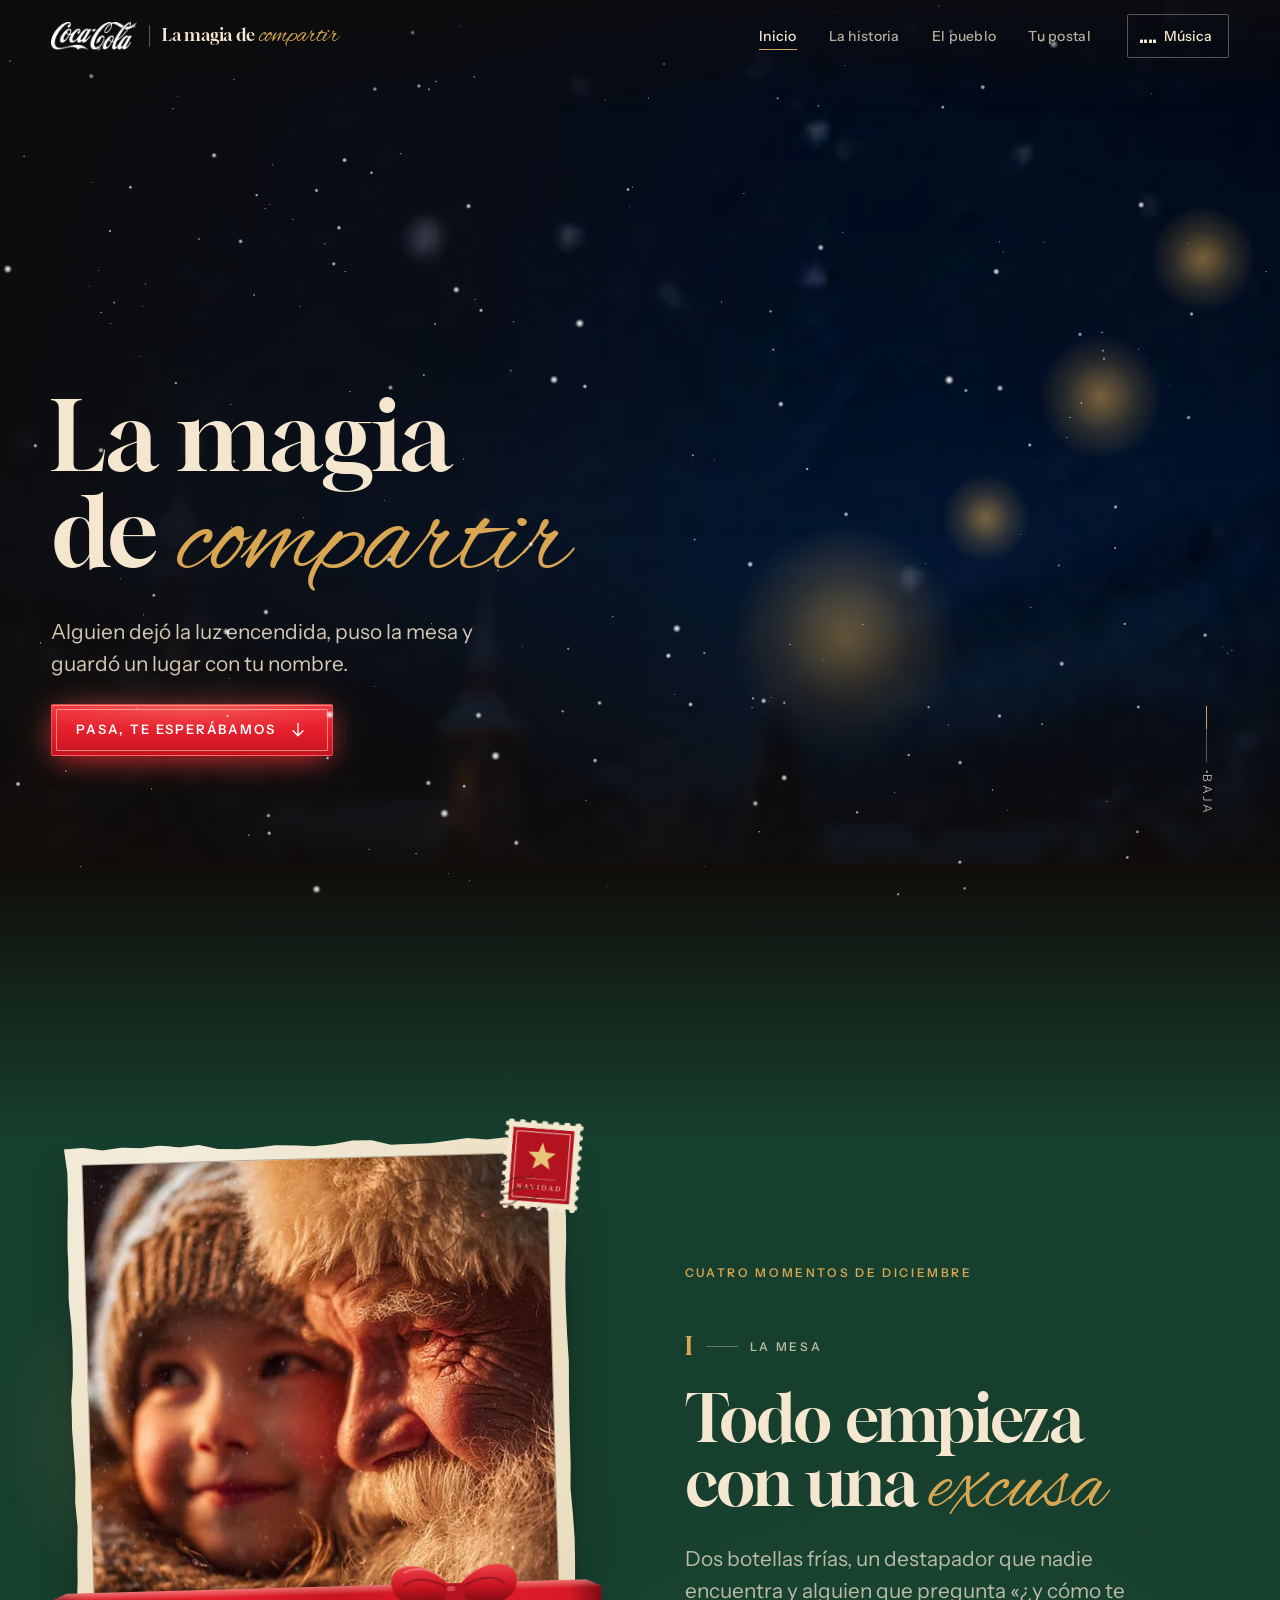
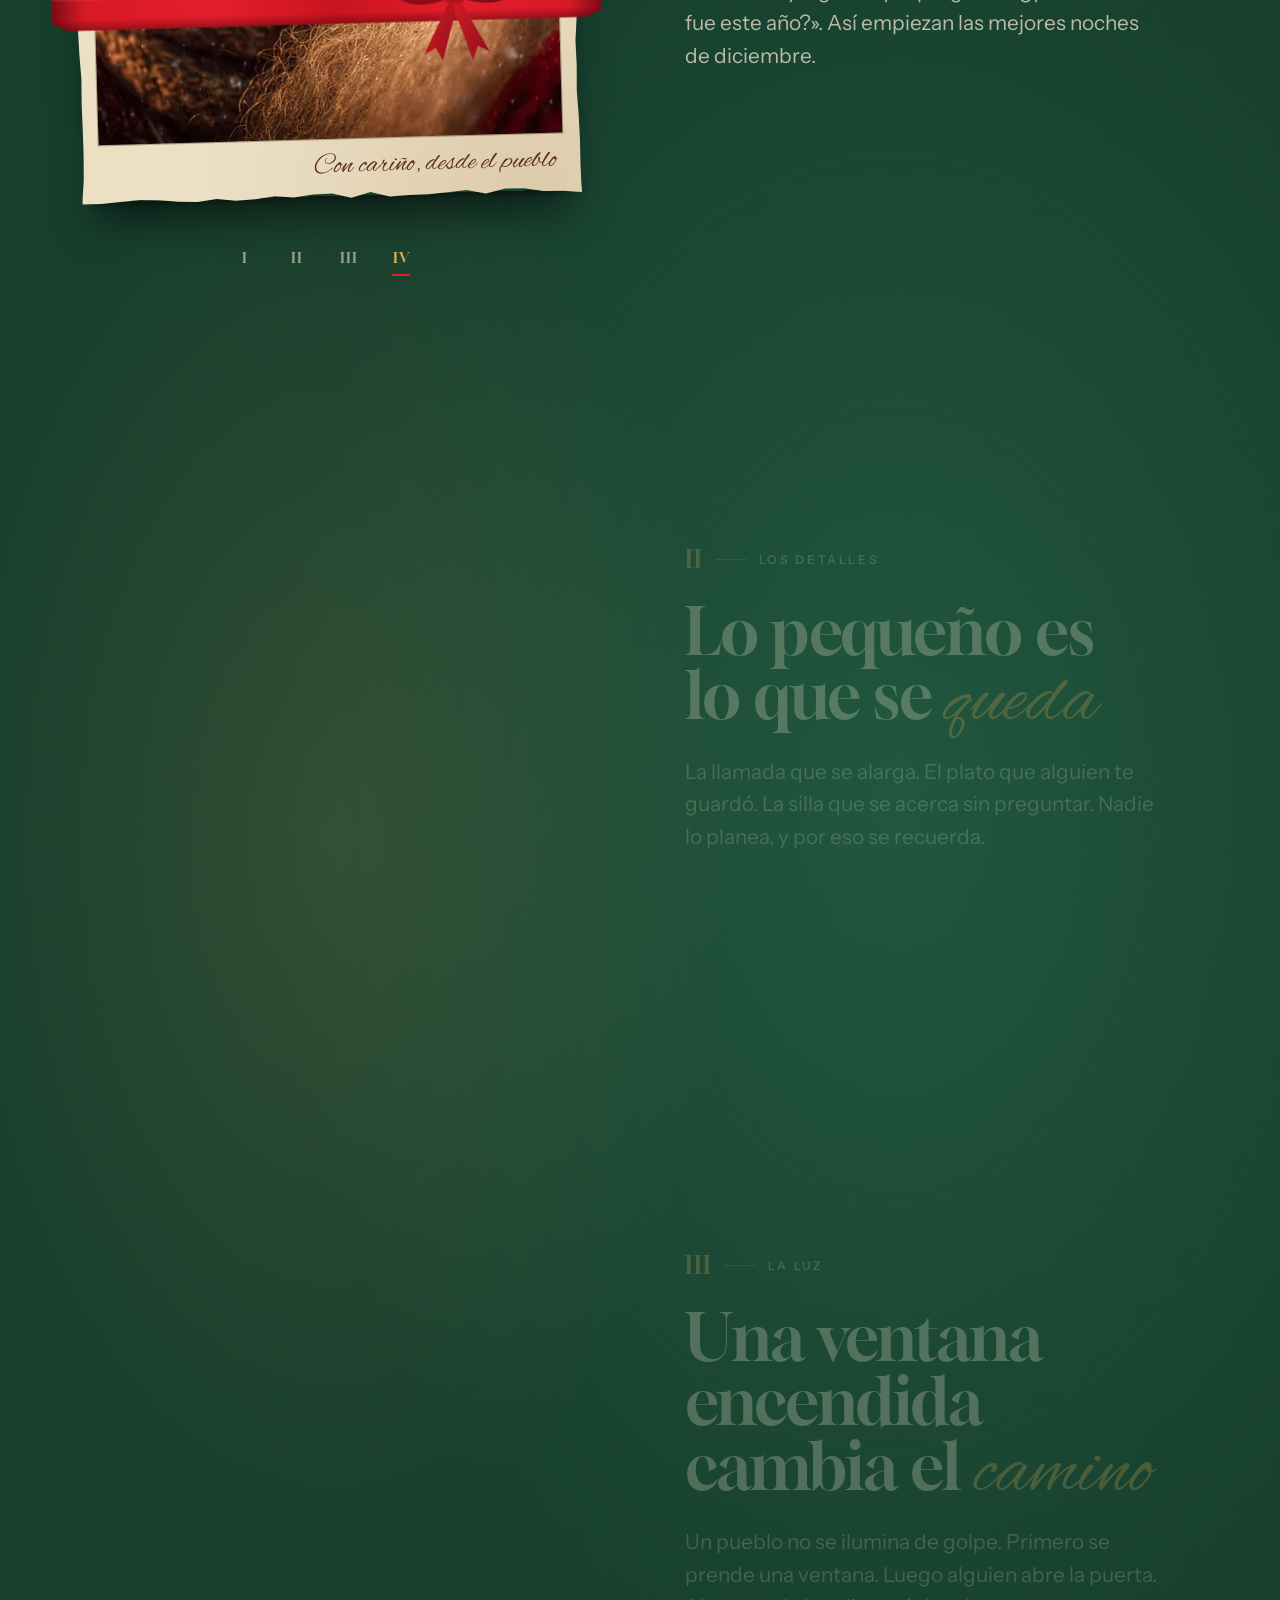
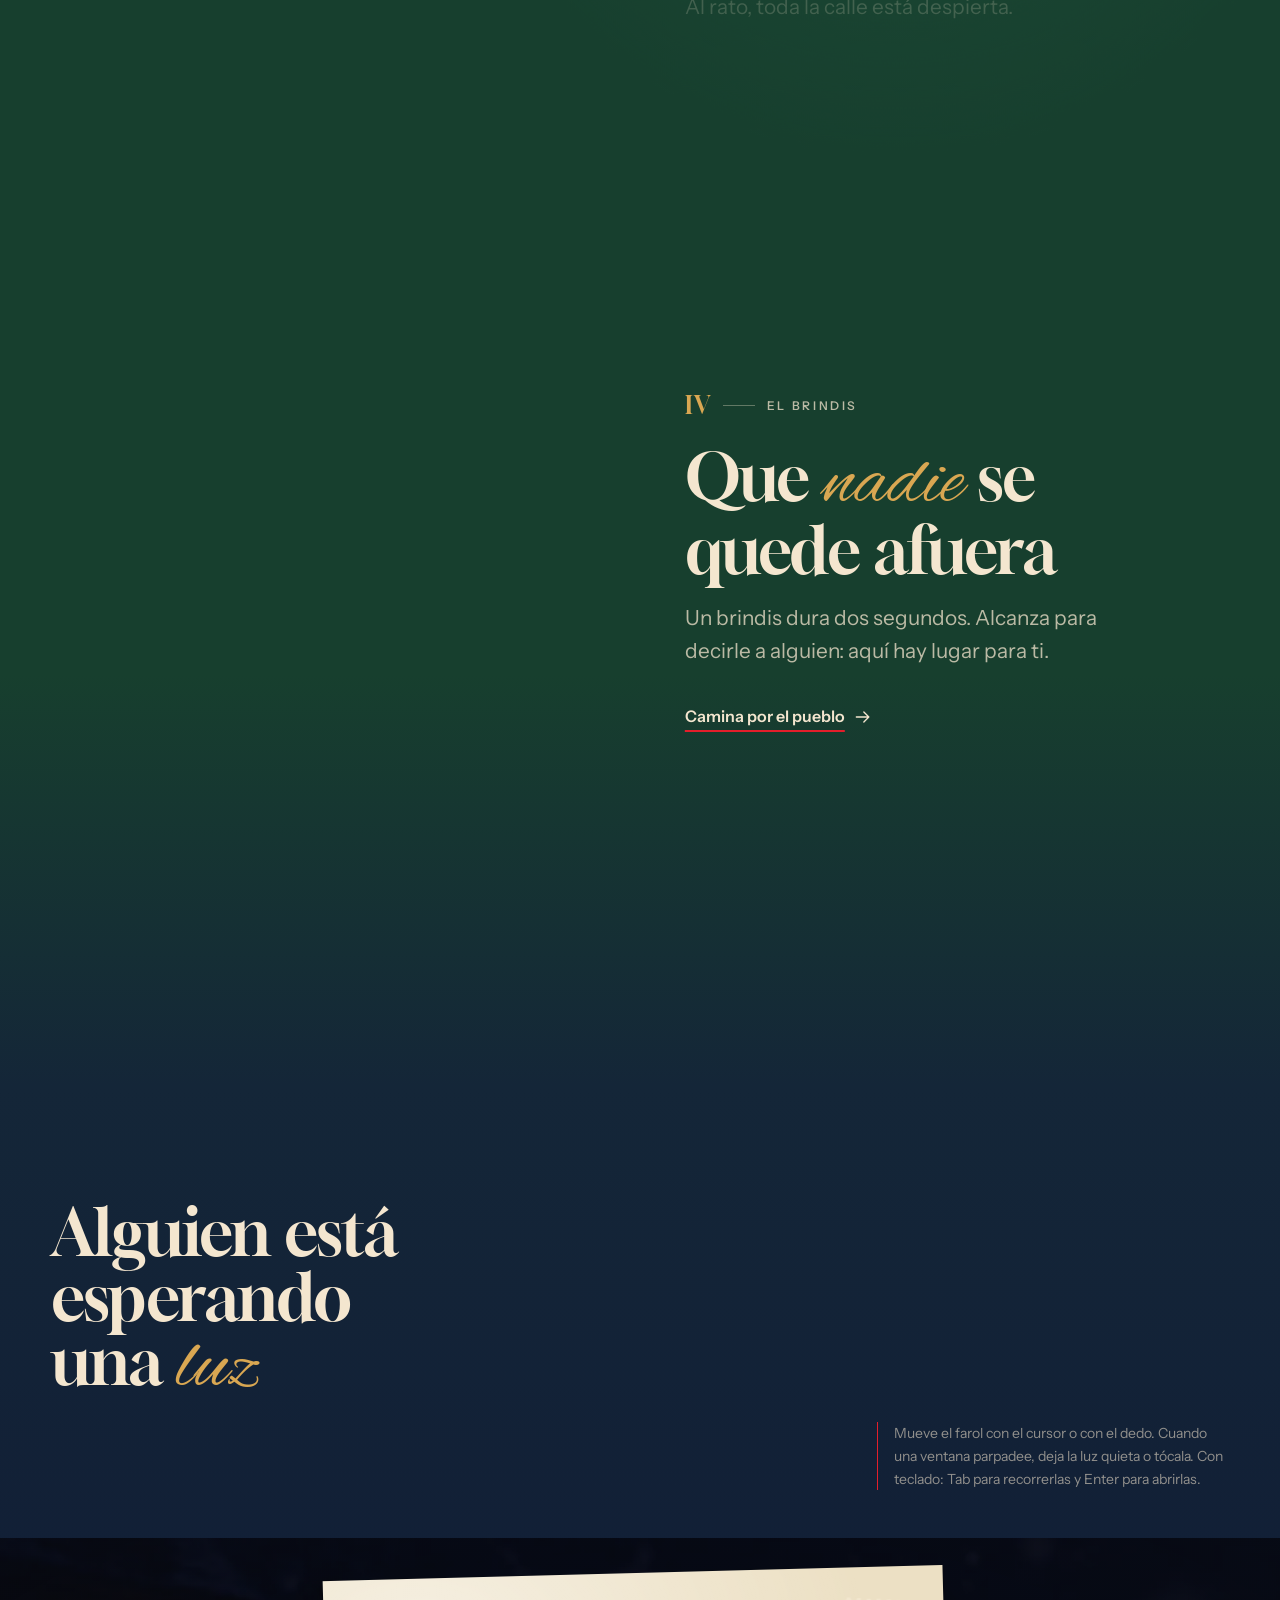
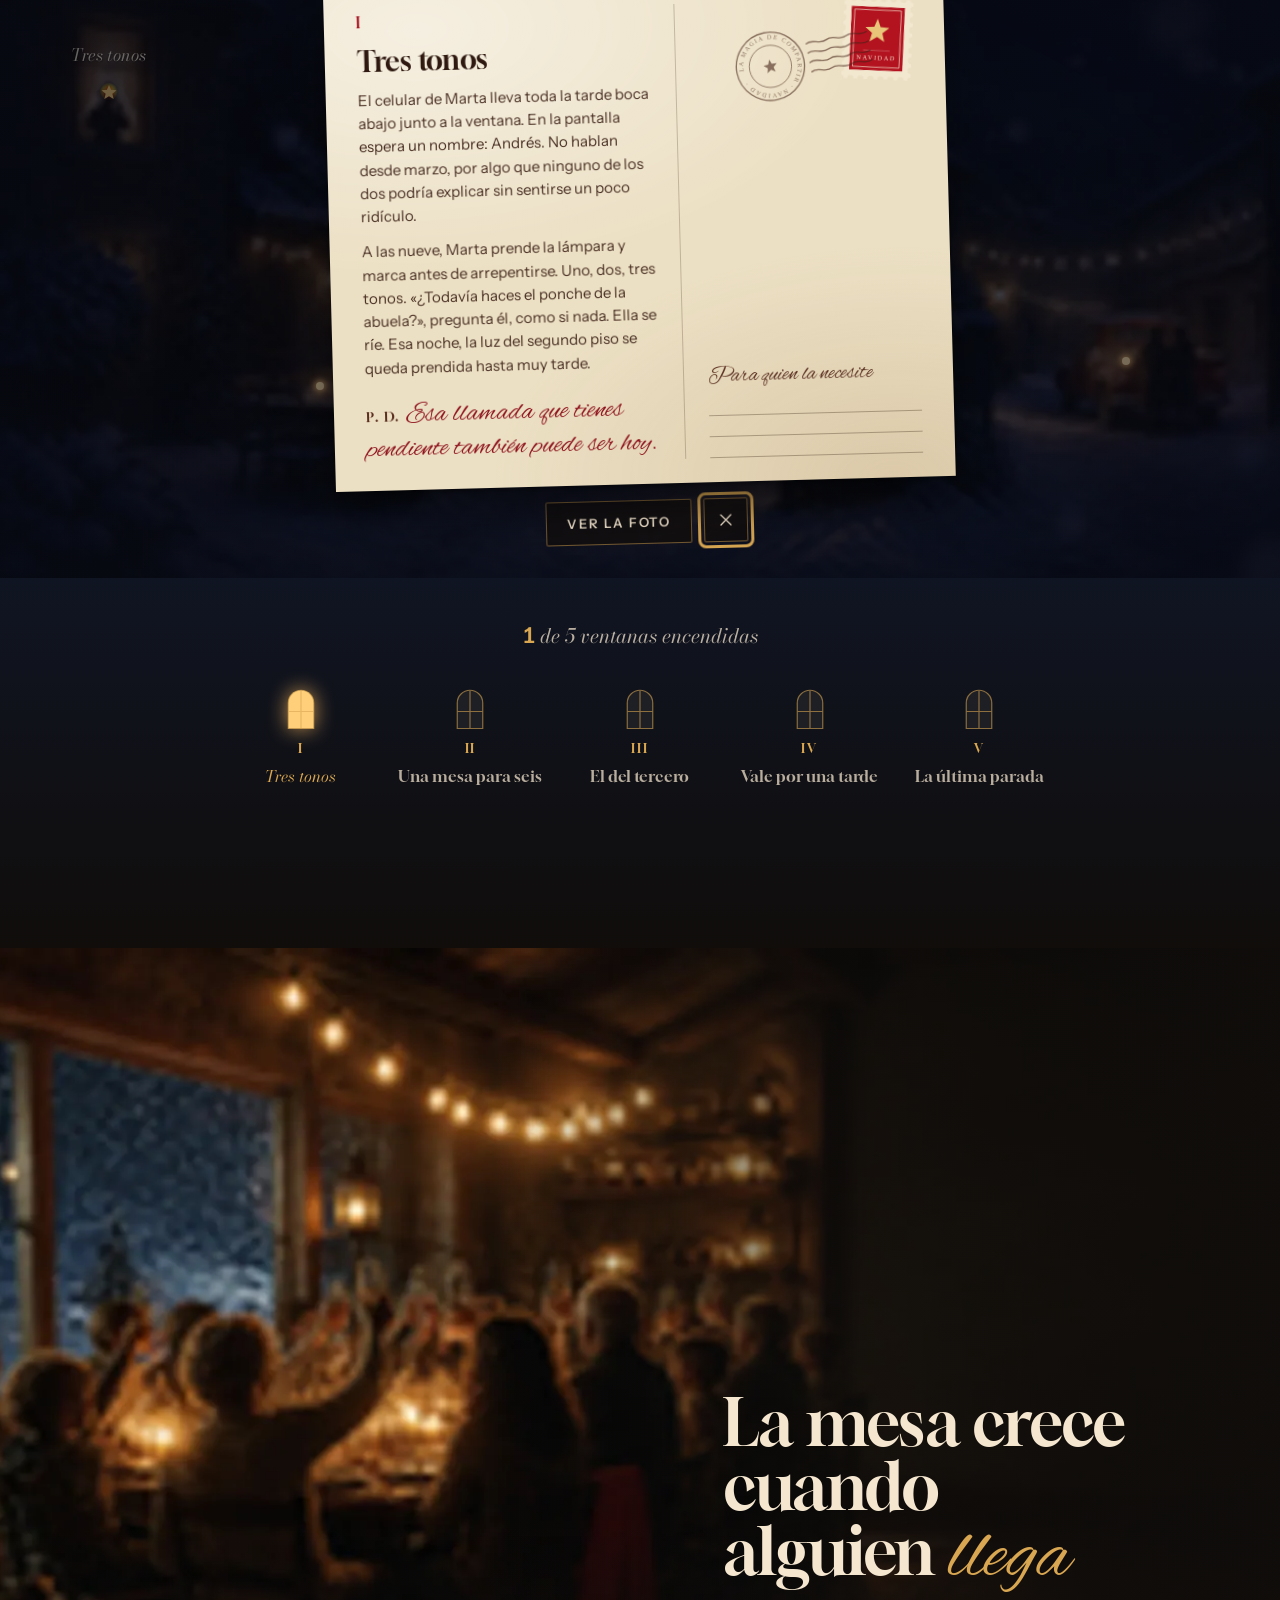
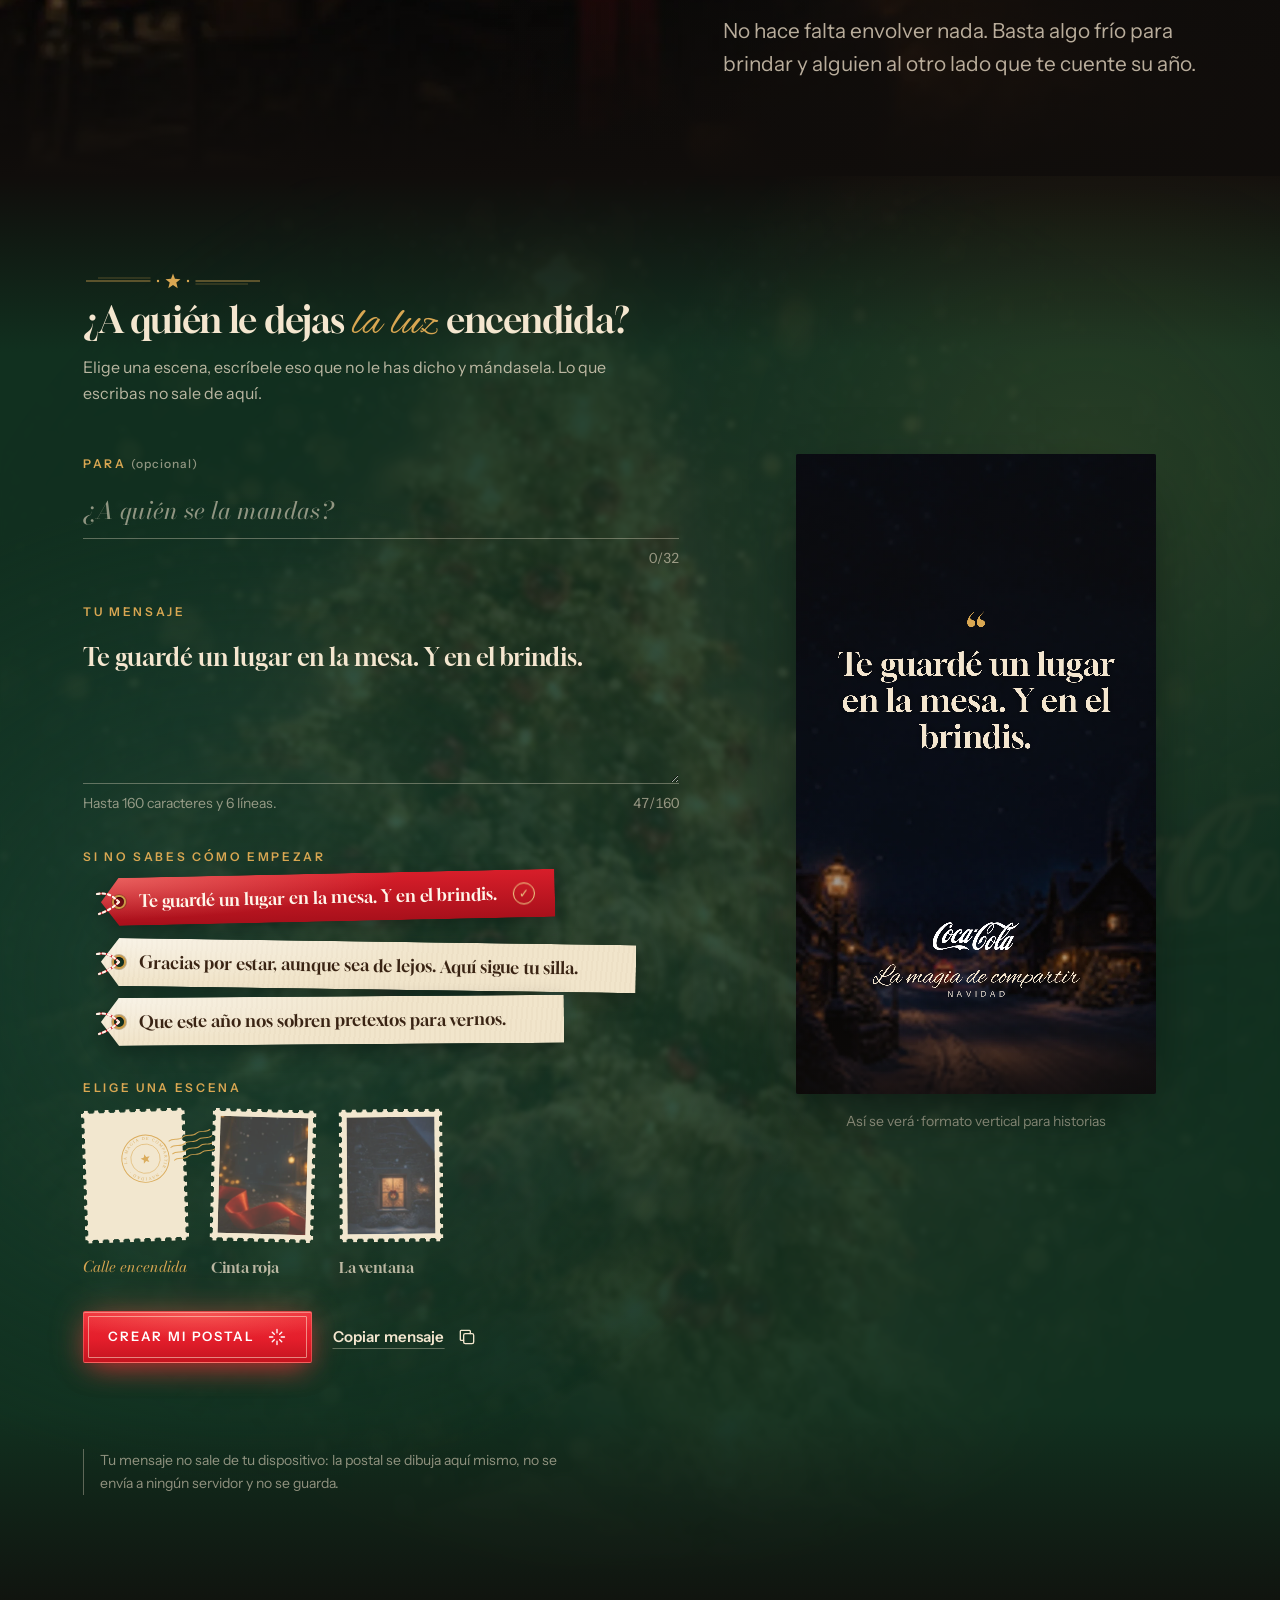
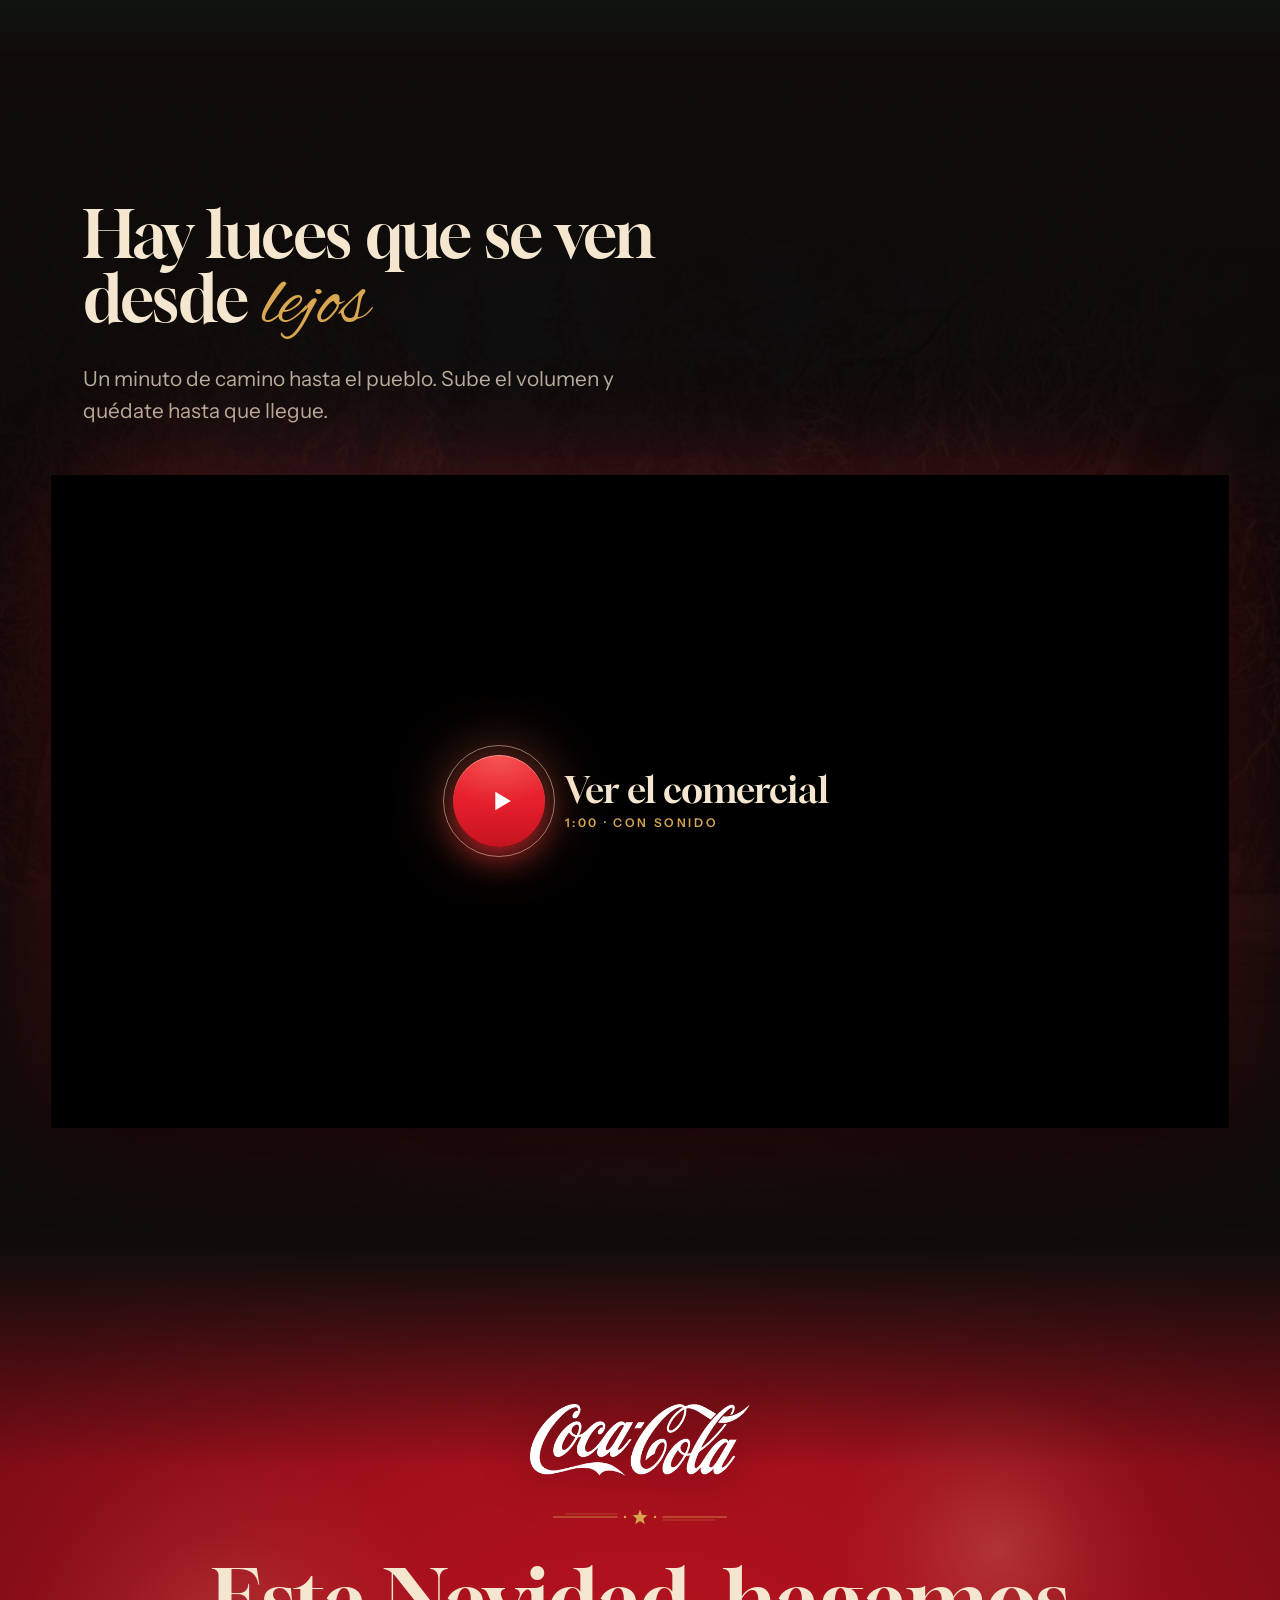
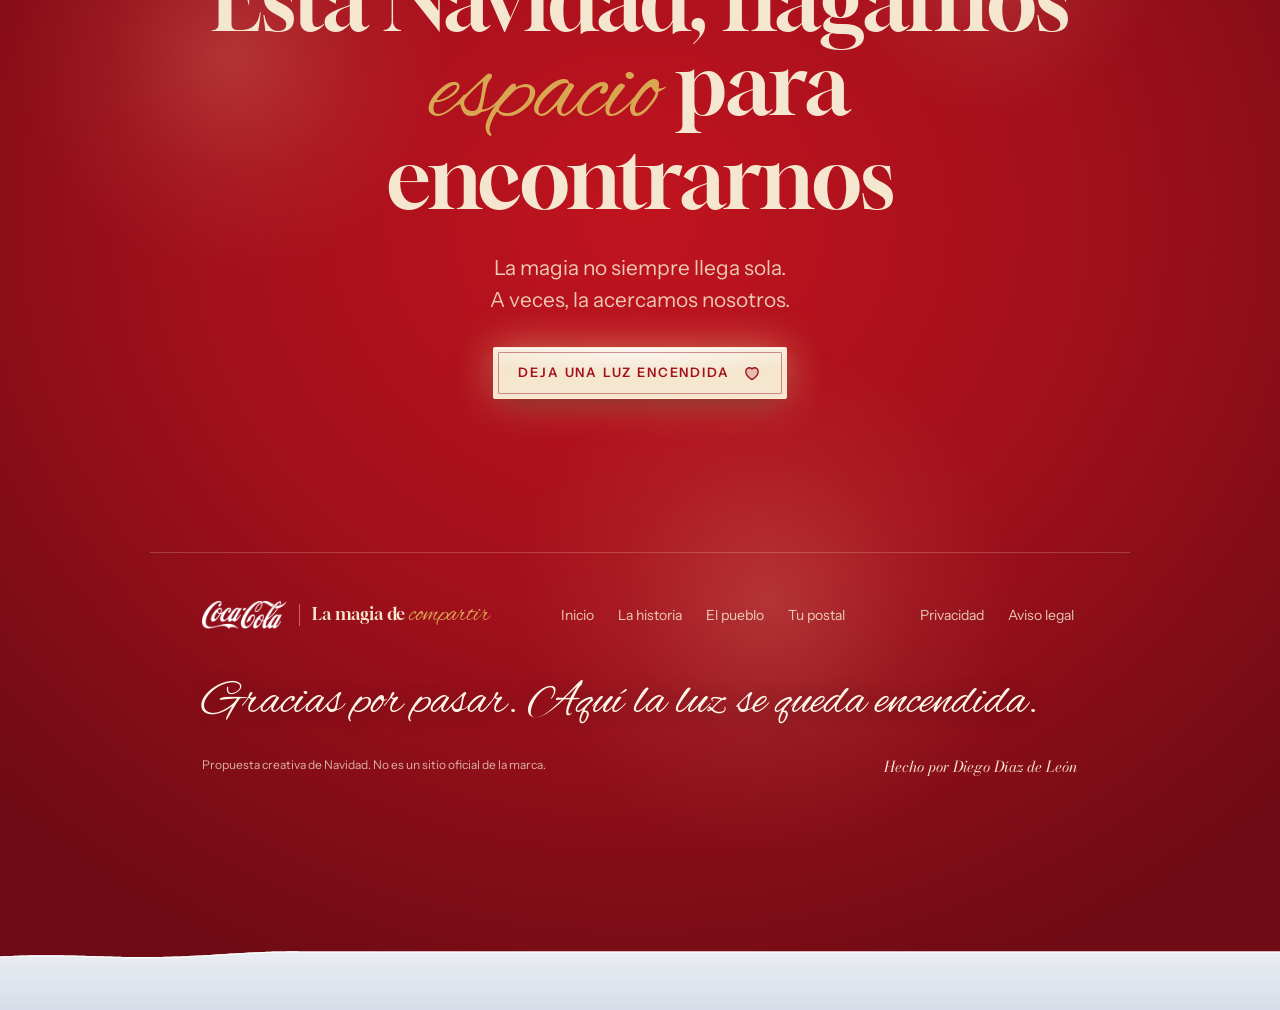
==== commit fac88295: "Add files via upload" ====
--- a/index.html
+++ b/index.html
@@ -6,7 +6,7 @@
     <title>La magia de compartir · Una Navidad para encontrarnos</title>
     <meta
       name="description"
-      content="Recorre un pueblo nevado, enciende cinco luces y deja un mensaje para alguien. Una Navidad para hacer espacio a los demás."
+      content="Camina por un pueblo nevado, enciende cinco ventanas y escríbele a alguien que extrañas. Esta Navidad, hagamos espacio para encontrarnos."
     />
     <meta name="theme-color" content="#100d0b" />
     <meta name="color-scheme" content="dark" />
@@ -14,12 +14,12 @@
     <link rel="apple-touch-icon" href="./apple-touch-icon.png" />
 
     <meta property="og:type" content="website" />
-    <meta property="og:locale" content="es_ES" />
+    <meta property="og:locale" content="es_MX" />
     <meta property="og:site_name" content="La magia de compartir" />
     <meta property="og:title" content="La magia de compartir" />
     <meta
       property="og:description"
-      content="Un pueblo que se enciende con pequeños gestos y una tarjeta para quien quieras."
+      content="Un pueblo que se enciende con pequeños gestos y una postal para quien quieras."
     />
     <meta property="og:image" content="./images/og-image.jpg" />
     <meta property="og:image:width" content="1200" />
@@ -50,8 +50,8 @@
     />
 
     <style>html,body{color:#f7ebdd;background:#100d0b;margin:0;font-family:Segoe UI,system-ui,sans-serif}.boot{text-align:center;box-sizing:border-box;place-items:center;min-height:100svh;padding:24px;display:grid}.boot h1{margin:0 0 20px;font-family:Georgia,Times New Roman,serif;font-size:clamp(2.5rem,9vw,5rem);font-weight:400;line-height:1}.boot p{color:#f7ebddcc;max-width:32rem;margin:0 auto;line-height:1.6}.boot-help{opacity:0;animation:.6s 8s forwards boot-help;margin-top:24px!important}@keyframes boot-help{to{opacity:1}}</style>
-    <script type="module" crossorigin src="./assets/index-DcbrdFPM.js"></script>
-    <link rel="stylesheet" crossorigin href="./assets/index-BpqjUa-n.css">
+    <script type="module" crossorigin src="./assets/index-CR4KLTFi.js"></script>
+    <link rel="stylesheet" crossorigin href="./assets/index-25I0vURk.css">
       <meta name="robots" content="noindex, nofollow" />
   </head>
   <body>
@@ -60,10 +60,10 @@
         <div>
           <h1>La magia de compartir</h1>
           <p>
-            Hay momentos que empiezan cuando alguien llega. Esta Navidad, hagamos espacio para encontrarnos.
+            Alguien dejó la luz encendida, puso la mesa y guardó un lugar con tu nombre.
           </p>
           <p class="boot-help">
-            Si la experiencia no aparece, vuelve a cargar la página o prueba con un navegador actualizado.
+            Si el pueblo no aparece, vuelve a cargar la página o prueba con un navegador actualizado.
           </p>
           <noscript>
             <p style="margin-top: 24px">
--- a/assets/index-25I0vURk.css
+++ b/assets/index-25I0vURk.css
@@ -0,0 +1 @@
+@font-face{font-family:Alex Brush;font-style:normal;font-display:swap;font-weight:400;src:url(./alex-brush-vietnamese-400-normal-BwVwWguG.woff2)format("woff2"),url(./alex-brush-vietnamese-400-normal-HqwE_FB5.woff)format("woff");unicode-range:U+102-103,U+110-111,U+128-129,U+168-169,U+1A0-1A1,U+1AF-1B0,U+300-301,U+303-304,U+308-309,U+323,U+329,U+1EA0-1EF9,U+20AB}@font-face{font-family:Alex Brush;font-style:normal;font-display:swap;font-weight:400;src:url(./alex-brush-latin-ext-400-normal-BkTZxg0h.woff2)format("woff2"),url(./alex-brush-latin-ext-400-normal-Dq7wGc3n.woff)format("woff");unicode-range:U+100-2BA,U+2BD-2C5,U+2C7-2CC,U+2CE-2D7,U+2DD-2FF,U+304,U+308,U+329,U+1D00-1DBF,U+1E00-1E9F,U+1EF2-1EFF,U+2020,U+20A0-20AB,U+20AD-20C0,U+2113,U+2C60-2C7F,U+A720-A7FF}@font-face{font-family:Alex Brush;font-style:normal;font-display:swap;font-weight:400;src:url(./alex-brush-latin-400-normal-B-R394Co.woff2)format("woff2"),url(./alex-brush-latin-400-normal-A5ZkPa-p.woff)format("woff");unicode-range:U+??,U+131,U+152-153,U+2BB-2BC,U+2C6,U+2DA,U+2DC,U+304,U+308,U+329,U+2000-206F,U+20AC,U+2122,U+2191,U+2193,U+2212,U+2215,U+FEFF,U+FFFD}@font-face{font-family:Instrument Sans Variable;font-style:normal;font-display:swap;font-weight:400 700;src:url(./instrument-sans-latin-ext-wght-normal-B5bTHO_g.woff2)format("woff2-variations");unicode-range:U+100-2BA,U+2BD-2C5,U+2C7-2CC,U+2CE-2D7,U+2DD-2FF,U+304,U+308,U+329,U+1D00-1DBF,U+1E00-1E9F,U+1EF2-1EFF,U+2020,U+20A0-20AB,U+20AD-20C0,U+2113,U+2C60-2C7F,U+A720-A7FF}@font-face{font-family:Instrument Sans Variable;font-style:normal;font-display:swap;font-weight:400 700;src:url(./instrument-sans-latin-wght-normal-BbzFLZTg.woff2)format("woff2-variations");unicode-range:U+??,U+131,U+152-153,U+2BB-2BC,U+2C6,U+2DA,U+2DC,U+304,U+308,U+329,U+2000-206F,U+20AC,U+2122,U+2191,U+2193,U+2212,U+2215,U+FEFF,U+FFFD}@font-face{font-family:Titular;font-style:normal;font-weight:400;font-display:swap;src:url(./gloock-latin-400-normal-3dTk9V3B.woff2)format("woff2");unicode-range:U+??,U+131,U+152-153,U+2BB-2BC,U+2C6,U+2DA,U+2DC,U+304,U+308,U+329,U+2000-206F,U+20AC,U+2122,U+2191,U+2193,U+2212,U+2215,U+FEFF,U+FFFD}@font-face{font-family:Titular;font-style:normal;font-weight:400;font-display:swap;src:url(./gloock-latin-ext-400-normal-B4R8XxiG.woff2)format("woff2");unicode-range:U+100-2BA,U+2BD-2C5,U+2C7-2CC,U+2CE-2D7,U+2DD-2FF,U+1D00-1DBF,U+1E00-1E9F,U+1EF2-1EFF,U+2020,U+20A0-20AB,U+20AD-20C0,U+2113,U+2C60-2C7F,U+A720-A7FF}@font-face{font-family:Titular;font-style:italic;font-weight:400 900;font-display:swap;src:url(./bodoni-moda-latin-opsz-italic-BCRrlh7t.woff2)format("woff2-variations");unicode-range:U+??,U+131,U+152-153,U+2BB-2BC,U+2C6,U+2DA,U+2DC,U+304,U+308,U+329,U+2000-206F,U+20AC,U+2122,U+2191,U+2193,U+2212,U+2215,U+FEFF,U+FFFD}:root{--c-red:#e41e2b;--c-red-deep:#8e101b;--c-ink:#100d0b;--c-cream:#f4e6cf;--c-gold:#d9a752;--c-forest:#182b24;--c-pine:#173f2e;--c-pine-light:#22573f;--c-pine-deep:#11301f;--c-snow:#fff;--c-night:#142638;--c-red-block:#a3101c;--c-red-block-deep:#6f0b14;--c-bg:var(--c-ink);--c-text:var(--c-cream);--c-text-muted:#f4e6cfbd;--c-text-faint:#f4e6cf8f;--c-line:#f4e6cf29;--c-line-strong:#f4e6cf57;--c-surface:#17120f;--c-surface-raised:#1f1915;--c-focus:var(--c-gold);--c-error:#ff9f8f;--font-display:"Titular", "Bodoni 72", Didot, "Times New Roman", serif;--font-script:"Alex Brush", "Snell Roundhand", "Segoe Script", cursive;--font-hand:var(--font-script);--font-body:"Instrument Sans Variable", "Segoe UI", system-ui, sans-serif;--script-scale:1.24;--fs-hero:clamp(3.25rem, 1.4rem + 8.4vw, 6rem);--fs-display:clamp(2.5rem, 1.3rem + 5vw, 5.25rem);--fs-h2:clamp(2.125rem, 1.3rem + 3.4vw, 4.25rem);--fs-h3:clamp(1.5rem, 1.15rem + 1.4vw, 2.25rem);--fs-lead:clamp(1.0625rem, .98rem + .4vw, 1.3125rem);--fs-body:1rem;--fs-small:.875rem;--fs-label:.75rem;--lh-tight:1;--lh-heading:1.06;--lh-body:1.62;--tracking-display:-.012em;--tracking-label:.22em;--sp-1:4px;--sp-2:8px;--sp-3:12px;--sp-4:16px;--sp-5:20px;--sp-6:24px;--sp-8:32px;--sp-10:40px;--sp-12:48px;--sp-16:64px;--sp-20:80px;--sp-24:96px;--sp-32:128px;--section-pad:clamp(var(--sp-20), 12vw, 176px);--gutter:clamp(var(--sp-4), 4vw, var(--sp-16));--r-xs:2px;--r-sm:4px;--r-md:8px;--r-lg:16px;--r-pill:999px;--shadow-panel:0 24px 64px -24px #000000b3;--shadow-glow:0 0 48px 4px #d9a75259;--ease-out:cubic-bezier(.22, 1, .36, 1);--ease-in-out:cubic-bezier(.65, 0, .35, 1);--dur-fast:.16s;--dur-base:.28s;--dur-slow:.64s;--dur-cinematic:1.4s;--w-text:36rem;--w-content:76rem;--w-wide:100rem;--z-base:0;--z-scene:1;--z-overlay:10;--z-points:20;--z-panel:40;--z-nav:60;--z-sheet:70;--z-dialog:80;--z-skip:100;--safe-top:env(safe-area-inset-top,0px);--safe-bottom:env(safe-area-inset-bottom,0px);--safe-left:env(safe-area-inset-left,0px);--safe-right:env(safe-area-inset-right,0px);--nav-h:72px}@media (max-width:767px){:root{--nav-h:60px}}*,:before,:after{box-sizing:border-box}html{-webkit-text-size-adjust:100%;-moz-text-size-adjust:100%;text-size-adjust:100%;background:var(--c-bg);--lightningcss-light: ;--lightningcss-dark:initial;color-scheme:dark}@media (prefers-reduced-motion:no-preference){html{scroll-behavior:smooth}}body{background:var(--c-bg);min-height:100svh;color:var(--c-text);font-family:var(--font-body);font-size:var(--fs-body);line-height:var(--lh-body);font-optical-sizing:auto;font-synthesis:none;-webkit-font-smoothing:antialiased;-moz-osx-font-smoothing:grayscale;-webkit-tap-highlight-color:transparent;margin:0;overflow-x:clip}img,svg,canvas,picture{max-width:100%;display:block}button,input,textarea,select{font:inherit;color:inherit}button{cursor:pointer}a{color:inherit}h1,h2,h3,p,figure,ol,ul{margin:0}ol,ul{padding:0;list-style:none}.display{font-family:var(--font-display);font-optical-sizing:auto;font-synthesis:none;letter-spacing:var(--tracking-display);font-weight:400;line-height:var(--lh-tight);text-wrap:balance}.display em,.display-em{font-family:var(--font-script);font-style:normal;font-weight:400;font-size:calc(1em * var(--script-scale));letter-spacing:0;color:var(--c-gold);line-height:.8}.eyebrow{font-family:var(--font-body);font-size:var(--fs-label);letter-spacing:var(--tracking-label);text-transform:uppercase;color:var(--c-gold);font-weight:560}.lead{font-size:var(--fs-lead);color:var(--c-text-muted);max-width:var(--w-text);text-wrap:pretty;line-height:1.55}section[id]{scroll-margin-top:0}:focus-visible{outline:3px solid var(--c-focus);outline-offset:3px;border-radius:var(--r-sm)}:focus:not(:focus-visible){outline:none}::selection{background:var(--c-red);color:var(--c-snow)}html{scrollbar-color:#d9a75273 var(--c-ink);accent-color:var(--c-red);caret-color:var(--c-gold)}.visually-hidden{clip:rect(0 0 0 0);white-space:nowrap;border:0;width:1px;height:1px;margin:-1px;padding:0;overflow:hidden;position:absolute!important}.skip-link{top:calc(var(--sp-3) + var(--safe-top));left:var(--sp-3);z-index:var(--z-skip);padding:var(--sp-3) var(--sp-5);background:var(--c-cream);color:var(--c-ink);border-radius:var(--r-xs);transition:transform var(--dur-base) var(--ease-out);font-weight:600;text-decoration:none;position:fixed;transform:translateY(-200%)}.skip-link:focus-visible{transform:translateY(0)}@media (prefers-reduced-motion:reduce){*,:before,:after{transition-duration:.01ms!important;animation-duration:.01ms!important;animation-iteration-count:1!important}}@keyframes pulse-ring{0%{opacity:.85;transform:scale(.7)}80%,to{opacity:0;transform:scale(1.9)}}@keyframes flicker{0%,to{opacity:1}40%{opacity:.82}60%{opacity:.94}}@keyframes scroll-cue{0%{transform:translateY(-100%)}to{transform:translateY(220%)}}@keyframes drift{0%,to{transform:translate(0,0)}50%{transform:translateY(-6px)}}._canvas_14qqj_1{pointer-events:none;width:100%;height:100%;position:absolute;inset:0}._layer_1u8pv_3{transition:opacity .8s var(--ease-out);z-index:calc(var(--z-nav) - 1);width:100%;height:100vh;pointer-events:none;height:100lvh;position:fixed;top:0;left:0}html[data-video-playing] ._layer_1u8pv_3{opacity:0}._logo_1ih7f_1{align-items:center;gap:var(--sp-3);color:var(--c-cream);display:inline-flex}._brand_1ih7f_15{width:auto;height:28px}._divider_1ih7f_25{background:var(--c-line-strong);width:1px;height:22px}._mark_1ih7f_37{flex:none;width:34px;height:34px}._word_1ih7f_49{font-family:var(--font-display);font-optical-sizing:auto;letter-spacing:-.01em;white-space:nowrap;font-size:1.0625rem;font-weight:500;line-height:1}._word_1ih7f_49 em{font-family:var(--font-script);color:var(--c-gold);font-size:1.45em;font-style:normal;line-height:.8}@media (max-width:380px){._word_1ih7f_49{font-size:.9375rem}}@media (max-width:479px){:is(._logo_1ih7f_1:has(._brand_1ih7f_15) ._divider_1ih7f_25,._logo_1ih7f_1:has(._brand_1ih7f_15) ._word_1ih7f_49){display:none}}._toggle_16cea_1{align-items:center;gap:var(--sp-2);min-width:44px;min-height:44px;padding:0 var(--sp-4) 0 var(--sp-3);border:1px solid var(--c-line-strong);border-radius:var(--r-xs);color:var(--c-cream);transition:border-color var(--dur-base) var(--ease-out), background-color var(--dur-base) var(--ease-out);background:0 0;font-size:.875rem;font-weight:500;display:inline-flex}._toggle_16cea_1[aria-pressed=true]{border-color:var(--c-gold);background:#d9a7521f}@media (hover:hover) and (pointer:fine){._toggle_16cea_1:hover{border-color:var(--c-cream)}}._bars_16cea_61{align-items:flex-end;gap:2px;width:16px;height:14px;display:inline-flex}._bars_16cea_61 span{transform-origin:bottom;height:100%;transition:transform var(--dur-base) var(--ease-out);background:currentColor;border-radius:1px;flex:1;transform:scaleY(.25)}._bars_16cea_61[data-on]{color:var(--c-gold)}._bars_16cea_61[data-on] span{animation:_eq_16cea_1 1.1s var(--ease-in-out) infinite alternate}._bars_16cea_61[data-on] span:nth-child(2){animation-delay:-.4s}._bars_16cea_61[data-on] span:nth-child(3){animation-delay:-.8s}._bars_16cea_61[data-on] span:nth-child(4){animation-delay:-.2s}@keyframes _eq_16cea_1{0%{transform:scaleY(.3)}to{transform:scaleY(1)}}@media (prefers-reduced-motion:reduce){._bars_16cea_61[data-on] span{animation:none;transform:scaleY(.8)}}@media (max-width:479px){._label_16cea_171{display:none}._toggle_16cea_1{justify-content:center;width:44px;padding:0}}._bar_1dx29_1{z-index:var(--z-nav);justify-content:space-between;align-items:center;gap:var(--sp-6);height:calc(var(--nav-h) + var(--safe-top));padding:var(--safe-top) calc(var(--gutter) + var(--safe-right)) 0 calc(var(--gutter) + var(--safe-left));transition:background-color var(--dur-slow) var(--ease-out);display:flex;position:fixed;inset:0 0 auto}._bar_1dx29_1:before{content:"";z-index:-1;pointer-events:none;transition:opacity var(--dur-slow) var(--ease-out);background:linear-gradient(#100d0ba6,#0000);position:absolute;inset:0 0 -40px}._solid_1dx29_49{background-color:#100d0beb}._solid_1dx29_49:before{opacity:0}._actions_1dx29_65{align-items:center;gap:var(--sp-2);display:flex}._brand_1dx29_77{align-items:center;min-height:44px;text-decoration:none;display:inline-flex}._desktopNav_1dx29_91{margin-left:auto}._list_1dx29_99{gap:var(--sp-2);display:flex}._link_1dx29_109{min-height:44px;padding:0 var(--sp-3);letter-spacing:.02em;color:var(--c-text-muted);transition:color var(--dur-base) var(--ease-out);align-items:center;font-size:.875rem;font-weight:500;text-decoration:none;display:inline-flex;position:relative}._link_1dx29_109:after{content:"";left:var(--sp-3);right:var(--sp-3);background:var(--c-gold);transform-origin:0;height:1px;transition:transform var(--dur-base) var(--ease-out);position:absolute;bottom:8px;transform:scaleX(0)}._link_1dx29_109[aria-current=true]{color:var(--c-cream)}._link_1dx29_109[aria-current=true]:after{transform:scaleX(1)}@media (hover:hover) and (pointer:fine){._link_1dx29_109:hover{color:var(--c-cream)}}._iconButton_1dx29_191{justify-content:center;align-items:center;gap:var(--sp-2);min-width:44px;min-height:44px;padding:0 var(--sp-3);border:1px solid var(--c-line-strong);border-radius:var(--r-xs);color:var(--c-cream);background:0 0;display:inline-flex}._menuButton_1dx29_219{display:none}._menuLabel_1dx29_227{font-size:.875rem;font-weight:500}._sheet_1dx29_237{z-index:var(--z-sheet);padding:var(--safe-top) calc(var(--gutter) + var(--safe-right)) calc(var(--sp-8) + var(--safe-bottom)) calc(var(--gutter) + var(--safe-left));background:radial-gradient(80% 50% at 80% 100%, #e41e2b29, transparent 70%), var(--c-ink);overscroll-behavior:contain;flex-direction:column;display:flex;position:fixed;inset:0;overflow-y:auto}._sheetTop_1dx29_267{height:var(--nav-h);justify-content:space-between;align-items:center;display:flex}._sheetList_1dx29_281{gap:var(--sp-2);margin-top:var(--sp-12);display:grid}._sheetLink_1dx29_293{align-items:baseline;gap:var(--sp-4);min-height:56px;padding:var(--sp-2) 0;font-family:var(--font-display);font-optical-sizing:auto;color:var(--c-cream);border-bottom:1px solid var(--c-line);font-size:clamp(2.25rem,11vw,3.25rem);font-weight:460;line-height:1.05;text-decoration:none;display:flex}._sheetLink_1dx29_293[aria-current=true]{color:var(--c-gold);font-style:italic}._sheetIndex_1dx29_335{font-family:var(--font-body);font-size:var(--fs-label);letter-spacing:var(--tracking-label);color:var(--c-text-faint)}@media (max-width:767px){._desktopNav_1dx29_91{display:none}._menuButton_1dx29_219{display:inline-flex}}._headline_8waxl_1{margin:0}._line_8waxl_9{display:block}._mask_8waxl_17{vertical-align:baseline;margin:-.06em -.08em -.12em;padding:.06em .08em .12em;display:inline-block;overflow:clip}._maskScript_8waxl_43{margin:-.28em -.3em -.34em;padding:.28em .3em .34em}._word_8waxl_53{will-change:transform;display:inline-block}._button_1m85m_1{isolation:isolate;justify-content:center;align-items:center;gap:var(--sp-3);min-height:52px;padding:0 var(--sp-6);border-radius:var(--r-xs);font-family:var(--font-body);letter-spacing:.14em;text-transform:uppercase;white-space:nowrap;-webkit-user-select:none;user-select:none;touch-action:manipulation;transition:transform var(--dur-fast) var(--ease-out), box-shadow var(--dur-slow) var(--ease-out), background-color var(--dur-base) var(--ease-out), border-color var(--dur-base) var(--ease-out), color var(--dur-base) var(--ease-out);border:1px solid #0000;font-size:.8125rem;font-weight:600;text-decoration:none;display:inline-flex;position:relative;overflow:hidden}._label_1m85m_63{position:relative}._button_1m85m_1:before{content:"";border:1px solid var(--filete,transparent);pointer-events:none;border-radius:1px;position:absolute;inset:4px}._icon_1m85m_91{transition:transform var(--dur-base) var(--ease-out);display:inline-flex;position:relative}._sheen_1m85m_105{z-index:-1;pointer-events:none;background:linear-gradient(100deg,#0000 0%,#fff4de6b 50%,#0000 100%);width:45%;position:absolute;inset:-2px auto -2px 0;transform:translate(-160%)skew(-18deg)}._button_1m85m_1:active:not(:disabled){transform:scale(.97)}._button_1m85m_1:focus-visible{outline-offset:4px;border-radius:var(--r-xs)}._button_1m85m_1:disabled{cursor:not-allowed;opacity:.45;box-shadow:none;animation:none}._primary_1m85m_159{background:radial-gradient(120% 90% at 50% 0%, #ff8c7873, transparent 60%), linear-gradient(180deg, #ee2a36 0%, var(--c-red) 55%, #c4141f 100%);color:var(--c-snow);--filete:#ffe4cd8c;animation:_glow-breathe_1m85m_1 3.6s var(--ease-in-out) infinite;border-color:#ffaa9659;box-shadow:0 10px 28px -8px #e41e2bbf,0 0 36px -4px #ff785a73,inset 0 1px #ffdcc873}._cream_1m85m_187{background:radial-gradient(120% 90% at 50% 0%, #ffffffb3, transparent 60%), var(--c-cream);color:var(--c-red-block);--filete:#a3101c73;animation:_glow-breathe-gold_1m85m_1 3.6s var(--ease-in-out) infinite;border-color:#ffecc899;box-shadow:0 10px 28px -10px #00000073,0 0 40px -2px #ffd6968c,inset 0 1px #fffc}._ghost_1m85m_215{color:var(--c-cream);--filete:#d9a7524d;background:#f4e6cf08;border-color:#d9a75273;box-shadow:0 0 22px -8px #d9a75280}._quiet_1m85m_231{min-height:44px;padding:0 var(--sp-2);color:var(--c-cream);border-radius:var(--r-sm);text-decoration:underline;-webkit-text-decoration-color:var(--c-line-strong);text-decoration-color:var(--c-line-strong);text-underline-offset:6px;text-transform:none;letter-spacing:.01em;background:0 0;font-size:.9375rem;overflow:visible}._quiet_1m85m_231 ._sheen_1m85m_105{display:none}@media (hover:hover) and (pointer:fine){._primary_1m85m_159:hover:not(:disabled){animation:none;box-shadow:0 14px 34px -8px #e41e2be6,0 0 56px #ff825a99,inset 0 1px #ffe6d299}._cream_1m85m_187:hover:not(:disabled){background:radial-gradient(120% 90% at 50% 0%, #ffffffe6, transparent 60%), var(--c-snow);animation:none;box-shadow:0 14px 32px -10px #00000073,0 0 60px 2px #ffd696bf,inset 0 1px #ffffffe6}._ghost_1m85m_215:hover:not(:disabled){border-color:var(--c-gold);background:#d9a7521a;box-shadow:0 0 30px -6px #d9a752b3}._quiet_1m85m_231:hover:not(:disabled){-webkit-text-decoration-color:var(--c-gold);text-decoration-color:var(--c-gold)}._button_1m85m_1:hover:not(:disabled) ._icon_1m85m_91{transform:translate(3px)}._button_1m85m_1:hover:not(:disabled) ._sheen_1m85m_105{transition:transform .9s var(--ease-out);transform:translate(320%)skew(-18deg)}}@keyframes _glow-breathe_1m85m_1{0%,to{box-shadow:0 10px 28px -8px #e41e2bb3,0 0 30px -6px #ff785a59,inset 0 1px #ffdcc873}50%{box-shadow:0 12px 32px -8px #e41e2bd9,0 0 48px -2px #ff825a8c,inset 0 1px #ffdcc880}}@keyframes _glow-breathe-gold_1m85m_1{0%,to{box-shadow:0 10px 28px -10px #00000073,0 0 34px -4px #ffd69673,inset 0 1px #fffc}50%{box-shadow:0 12px 30px -10px #00000073,0 0 54px #ffd696b3,inset 0 1px #ffffffd9}}@media (prefers-reduced-motion:reduce){._primary_1m85m_159,._cream_1m85m_187{animation:none}}._root_s4ve4_1{font-family:var(--font-hand);position:relative}._word_s4ve4_11{white-space:nowrap;margin:-.12em -.18em -.2em;padding:.12em .18em .2em;display:inline-block}._root_s4ve4_1[data-state=idle] ._word_s4ve4_11{opacity:0}._root_s4ve4_1[data-state=play] ._word_s4ve4_11{animation:_write_s4ve4_1 var(--dur) linear var(--delay) both;-webkit-mask-image:linear-gradient(90deg,#000 0 46%,#0000 54% 100%);mask-image:linear-gradient(90deg,#000 0 46%,#0000 54% 100%);-webkit-mask-size:260% 100%;mask-size:260% 100%;-webkit-mask-repeat:no-repeat;mask-repeat:no-repeat}@keyframes _write_s4ve4_1{0%{-webkit-mask-position:100% 0;mask-position:100% 0}to{-webkit-mask-position:0 0;mask-position:0 0}}._shine_s4ve4_85{color:#0000;background:linear-gradient(100deg,#0000 35%,#fffae6f2 50%,#0000 65%) 140% 0/250% 100% no-repeat;pointer-events:none;opacity:0;-webkit-background-clip:text;background-clip:text;position:absolute;inset:0}._root_s4ve4_1[data-done] ._shine_s4ve4_85{animation:_shine_s4ve4_85 1.4s var(--ease-out) forwards}@keyframes _shine_s4ve4_85{0%{opacity:1;background-position:140% 0}85%{opacity:1}to{opacity:0;background-position:-40% 0}}._star_s4ve4_147{vertical-align:.35em;color:#fff6d8;opacity:0;width:.7em;height:.7em;margin-left:.15em;display:inline-block;transform:scale(0)}._star_s4ve4_147 svg{fill:currentColor;filter:drop-shadow(0 0 6px #ffdc96f2)drop-shadow(0 0 14px #ffc86eb3);width:100%;height:100%;display:block}._root_s4ve4_1[data-done] ._star_s4ve4_147{animation:_star_s4ve4_147 1.6s var(--ease-out) .9s forwards}._root_s4ve4_1[data-state=still] ._star_s4ve4_147{opacity:1;transform:scale(.8)}@keyframes _star_s4ve4_147{0%{opacity:0;transform:scale(0)rotate(-45deg)}35%{opacity:1;transform:scale(1.35)rotate(10deg)}60%{transform:scale(.85)rotate(0)}to{opacity:1;transform:scale(.95)rotate(0)}}._backdrop_esnio_1{z-index:var(--z-dialog);padding:var(--sp-6) var(--gutter);background:#100d0bd1;place-items:center;display:grid;position:fixed;inset:0}._dialog_esnio_21{overscroll-behavior:contain;width:min(100%,36rem);max-height:min(84svh,720px);padding:var(--sp-8);background:var(--c-surface);border-top:2px solid var(--c-red);border-radius:var(--r-xs);box-shadow:var(--shadow-panel);overflow-y:auto}._head_esnio_45{justify-content:space-between;align-items:start;gap:var(--sp-4);margin-bottom:var(--sp-6);display:flex}._title_esnio_61{font-size:var(--fs-h3)}._close_esnio_69{border:1px solid var(--c-line-strong);border-radius:var(--r-xs);width:44px;height:44px;color:var(--c-cream);background:0 0;flex:none;place-items:center;display:grid}._body_esnio_93{gap:var(--sp-4);color:var(--c-text-muted);display:grid}._footer_3v2zl_1{align-items:center;gap:var(--sp-6) var(--sp-10);max-width:var(--w-wide);padding:var(--sp-10) calc(var(--gutter) + var(--safe-right)) calc(var(--sp-10) + var(--safe-bottom)) calc(var(--gutter) + var(--safe-left));border-top:1px solid var(--c-line);grid-template-columns:auto 1fr auto;margin:0 auto;display:grid}._links_3v2zl_25,._legal_3v2zl_27{gap:var(--sp-1) var(--sp-4);flex-wrap:wrap;display:flex}._links_3v2zl_25{justify-content:center}._link_3v2zl_25{min-height:44px;padding:0 var(--sp-1);font-size:var(--fs-small);color:var(--c-text-muted);transition:color var(--dur-base) var(--ease-out);background:0 0;border:0;align-items:center;text-decoration:none;display:inline-flex}@media (hover:hover) and (pointer:fine){._link_3v2zl_25:hover{color:var(--c-cream);text-underline-offset:4px;text-decoration:underline}}._farewellWrap_3v2zl_89{grid-column:1/-1}._farewell_3v2zl_89{color:#fff6ea;text-shadow:0 2px 18px #3c000673;font-size:clamp(2rem,1.4rem + 2vw,3rem);line-height:1.2}._note_3v2zl_113{justify-content:space-between;gap:var(--sp-2) var(--sp-6);font-size:var(--fs-label);color:var(--c-text-faint);flex-wrap:wrap;grid-column:1/-1;display:flex}._credit_3v2zl_133{font-family:var(--font-display);color:var(--c-cream);font-size:.9375rem;font-style:italic}@media (max-width:899px){._footer_3v2zl_1{grid-template-columns:1fr;justify-items:start}._links_3v2zl_25{justify-content:flex-start}}._ornament_70va7_1{width:180px;height:auto;color:var(--c-gold)}._bank_1dxzu_1{height:clamp(170px,18vw,240px);margin-top:calc(var(--sp-10) * -1);pointer-events:none;position:relative}._canvas_1dxzu_8{width:100%;height:100%;position:absolute;inset:0}._section_qi9q3_1{isolation:isolate;background:linear-gradient(180deg, var(--c-ink) 0%, #100d0b00 16%), radial-gradient(70% 60% at 50% 42%, #c0141f 0%, var(--c-red-block) 48%, var(--c-red-block-deep) 100%);--c-text-muted:#f4e6cfdb;--c-text-faint:#f4e6cfc2;--c-line:#f4e6cf38;--c-line-strong:#f4e6cf6b;--c-focus:var(--c-cream);grid-template-rows:1fr auto auto;min-height:92svh;display:grid;position:relative;overflow:hidden}._glows_qi9q3_39{z-index:-1;pointer-events:none;position:absolute;inset:0}._glow_qi9q3_39{background:radial-gradient(circle,#ffd6aa2e 0%,#ffd6aa0d 40%,#0000 70%);border-radius:50%;position:absolute;transform:translate(-50%,-50%)}._content_qi9q3_67{z-index:1;align-content:center;justify-items:center;gap:var(--sp-8);padding:var(--section-pad) var(--gutter);text-align:center;display:grid;position:relative}._ornament_qi9q3_89{color:var(--c-gold)}._title_qi9q3_97{font-size:var(--fs-display);max-width:16ch;color:var(--c-cream)}._title_qi9q3_97 em{color:var(--c-gold)}._brand_qi9q3_117{filter:drop-shadow(0 6px 24px #3c000673);width:clamp(150px,18vw,220px);height:auto}._lead_qi9q3_129{max-width:34ch;font-size:var(--fs-lead);color:var(--c-text-muted);text-wrap:balance;line-height:1.5}._content_qi9q3_67 ._cta_qi9q3_149{animation:5s linear infinite _candle_qi9q3_1}._content_qi9q3_67 ._cta_qi9q3_149 svg{animation:_heart-light_qi9q3_1 3.6s var(--ease-in-out) infinite;transform-origin:50% 60%;overflow:visible}._content_qi9q3_67 ._cta_qi9q3_149 svg path{animation:_heart-fill_qi9q3_1 3.6s var(--ease-in-out) infinite}@keyframes _candle_qi9q3_1{0%,to{box-shadow:0 10px 28px -10px #00000073,0 0 34px -4px #ffce8c73,inset 0 1px #fffc}9%{box-shadow:0 10px 28px -10px #00000073,0 0 48px 2px #ffce8ca6,inset 0 1px #fffc}13%{box-shadow:0 10px 28px -10px #00000073,0 0 30px -6px #ffce8c61,inset 0 1px #fffc}31%{box-shadow:0 10px 28px -10px #00000073,0 0 56px 4px #ffd696b3,inset 0 1px #ffffffd9}37%{box-shadow:0 10px 28px -10px #00000073,0 0 40px -2px #ffce8c80,inset 0 1px #fffc}62%{box-shadow:0 10px 28px -10px #00000073,0 0 62px 6px #ffd696bf,inset 0 1px #ffffffe6}68%{box-shadow:0 10px 28px -10px #00000073,0 0 36px -4px #ffce8c73,inset 0 1px #fffc}84%{box-shadow:0 10px 28px -10px #00000073,0 0 50px 2px #ffd6969e,inset 0 1px #ffffffd9}}@keyframes _heart-light_qi9q3_1{0%,55%,to{filter:none;transform:scale(1)}62%{filter:drop-shadow(0 0 6px #e41e2bbf);transform:scale(1.22)}68%{transform:scale(1.05)}74%{filter:drop-shadow(0 0 8px #e41e2bcc);transform:scale(1.18)}86%{filter:drop-shadow(0 0 3px #e41e2b66);transform:scale(1)}}@keyframes _heart-fill_qi9q3_1{0%,55%,to{fill-opacity:.18}62%,80%{fill-opacity:1}}@media (hover:hover) and (pointer:fine){._content_qi9q3_67 ._cta_qi9q3_149:hover svg,._content_qi9q3_67 ._cta_qi9q3_149:hover svg path{animation:none}._content_qi9q3_67 ._cta_qi9q3_149:hover svg{filter:drop-shadow(0 0 8px #e41e2bcc);transform:scale(1.15)}._content_qi9q3_67 ._cta_qi9q3_149:hover svg path{fill-opacity:1}}@media (prefers-reduced-motion:reduce){._content_qi9q3_67 ._cta_qi9q3_149,._content_qi9q3_67 ._cta_qi9q3_149 svg,._content_qi9q3_67 ._cta_qi9q3_149 svg path{animation:none}}._picture_gcqw9_1{width:100%;height:100%;display:block}._picture_gcqw9_1 img{object-fit:cover;object-position:var(--focus,50% 50%);width:100%;height:100%}._fallback_gcqw9_15{background:radial-gradient(60% 50% at 70% 70%,#d9a75238,#0000 70%),radial-gradient(30% 25% at 62% 72%,#e41e2b47,#0000 70%),linear-gradient(#14213d 0%,#121a2c 60%,#100d0b 100%)}._heading_inecv_1{gap:var(--sp-5);display:grid}._title_inecv_6{font-size:var(--fs-h2)}._center_inecv_10{text-align:center;justify-items:center}._center_inecv_10 ._body_inecv_15{justify-items:center;display:grid}._body_inecv_15{margin-top:var(--sp-1)}._section_w715g_1{isolation:isolate;padding:var(--section-pad) 0 calc(var(--section-pad) * .8);background:radial-gradient(60% 40% at 50% 70%, #e41e2b1f, transparent 70%), linear-gradient(180deg, var(--c-ink) 0%, #0b0908 50%, var(--c-ink) 100%);position:relative;overflow:hidden}._backdrop_w715g_23{z-index:-1;opacity:.3;position:absolute;inset:0;-webkit-mask-image:linear-gradient(#0000 0%,#000 22% 70%,#0000 100%);mask-image:linear-gradient(#0000 0%,#000 22% 70%,#0000 100%)}._backdropImage_w715g_41{--focus:50% 60%;filter:saturate(1.05)brightness(.75)}._backdrop_w715g_23:after{content:"";background:linear-gradient(#0b0908d9 0%,#0b090833 45%,#0b090899 100%),radial-gradient(70% 60% at 50% 58%,#0b090833,#0b0908bf);position:absolute;inset:0}._intro_w715g_71{max-width:var(--w-content);margin:0 auto var(--sp-12);padding:0 calc(var(--gutter) + var(--safe-right)) 0 calc(var(--gutter) + var(--safe-left))}._frameWrap_w715g_83{max-width:var(--w-wide);padding:0 calc(var(--gutter) + var(--safe-right)) 0 calc(var(--gutter) + var(--safe-left));margin:0 auto}._frame_w715g_83{aspect-ratio:1950/1080;border-radius:var(--r-xs);background:#000;position:relative;overflow:hidden;box-shadow:0 40px 80px -30px #000c,0 0 120px -30px #e41e2b73}._video_w715g_119{z-index:1;object-fit:contain;background:0 0;width:100%;height:100%;position:absolute;inset:0}._posterFallback_w715g_141{z-index:0;position:absolute;inset:0}._posterFallback_w715g_141 img{object-fit:cover;width:100%;height:100%}._frame_w715g_83:not([data-started]) ._video_w715g_119{opacity:0}._play_w715g_173{z-index:2;justify-content:center;align-items:center;gap:var(--sp-5);padding:var(--sp-6);color:var(--c-cream);text-align:left;background:radial-gradient(60% 70% at 50% 55%,#00000026,#0000008c);border:0;display:flex;position:absolute;inset:0}._playRing_w715g_203{background:radial-gradient(120% 90% at 50% 0%, #ff8c7873, transparent 60%), linear-gradient(180deg, #ee2a36, var(--c-red) 55%, #c4141f);width:92px;height:92px;transition:transform var(--dur-base) var(--ease-out);border-radius:50%;place-items:center;display:grid;position:relative;box-shadow:0 14px 34px -8px #e41e2bd9,0 0 60px #ff825a80,inset 0 1px #ffdcc880}._playRing_w715g_203:after{content:"";animation:_pulse-ring_w715g_1 2.6s var(--ease-out) infinite;border:1px solid #ffdcbe80;border-radius:50%;position:absolute;inset:-10px}._playRing_w715g_203 svg{width:34px;height:34px;fill:var(--c-snow);margin-left:4px}._playText_w715g_269{gap:var(--sp-1);display:grid}._playLabel_w715g_279{font-family:var(--font-display);text-shadow:0 2px 12px #000000b3;font-size:clamp(1.5rem,1rem + 1.6vw,2.25rem);font-weight:500;line-height:1.05}._playMeta_w715g_295{font-size:var(--fs-label);letter-spacing:var(--tracking-label);text-transform:uppercase;color:var(--c-gold);font-weight:600}._play_w715g_173:focus-visible{outline:3px solid var(--c-focus);outline-offset:-6px}@media (hover:hover) and (pointer:fine){._play_w715g_173:hover ._playRing_w715g_203{transform:scale(1.06)}}@media (max-width:767px){._frameWrap_w715g_83{padding:0}._frame_w715g_83{border-radius:0}._play_w715g_173{text-align:center;gap:var(--sp-3);flex-direction:column}._playRing_w715g_203{width:68px;height:68px}._playRing_w715g_203 svg{width:26px;height:26px}}@media (prefers-reduced-motion:reduce){._playRing_w715g_203:after{animation:none}}._hero_seimw_1{isolation:isolate;background:var(--c-ink);align-items:end;height:96svh;min-height:560px;display:grid;position:relative;overflow:hidden}._media_seimw_23{z-index:-3;position:absolute;inset:-2% 0 -12%}._mediaInner_seimw_35{width:100%;height:100%}._picture_seimw_45{--focus:62% 60%}._lights_seimw_55{z-index:-2;pointer-events:none;position:absolute;inset:0}._light_seimw_55{left:var(--dx);top:var(--dy);width:var(--size);height:var(--size);margin:calc(var(--size) / -2) 0 0 calc(var(--size) / -2);mix-blend-mode:screen;background:radial-gradient(circle,#d9a75252 0%,#d9a7521a 38%,#0000 70%);border-radius:50%;position:absolute}._light_seimw_55:after{content:"";border-radius:inherit;background:inherit;animation:5s ease-in-out infinite _flicker_seimw_1;position:absolute;inset:0}._shade_seimw_113{z-index:-1;background:linear-gradient(90deg,#100d0bd1 0%,#100d0b73 38%,#0000 64%),linear-gradient(#0000 66%,#100d0be6 100%);position:absolute;inset:0}._blackout_seimw_131{z-index:5;background:var(--c-ink);pointer-events:none;position:absolute;inset:0}._content_seimw_147{z-index:2;justify-items:start;gap:var(--sp-6);max-width:min(64rem,100%);padding:0 calc(var(--gutter) + var(--safe-left)) clamp(var(--sp-16), 12svh, 160px);display:grid;position:relative}._title_seimw_167{font-size:var(--fs-hero)}._lead_seimw_175{color:#f4e6cfdb;max-width:28rem}._cue_seimw_185{right:calc(var(--gutter) + var(--safe-right));bottom:calc(var(--sp-10) + var(--safe-bottom));z-index:2;justify-items:center;gap:var(--sp-3);min-width:44px;min-height:44px;padding:var(--sp-2);color:var(--c-text-muted);text-decoration:none;display:grid;position:absolute}._cueTrack_seimw_215{background:var(--c-line-strong);width:1px;height:56px;display:block;position:relative;overflow:hidden}._cueDot_seimw_233{background:var(--c-gold);height:40%;animation:_scroll-cue_seimw_1 2.4s var(--ease-in-out) infinite;position:absolute;inset:0 0 auto}._cueLabel_seimw_249{font-size:var(--fs-label);letter-spacing:var(--tracking-label);text-transform:uppercase;writing-mode:vertical-rl}@media (max-width:767px){._hero_seimw_1{align-items:end;height:100svh;min-height:600px}._media_seimw_23{inset:-2% 0 -4%}._picture_seimw_45{--focus:50% 70%}._light_seimw_55{left:var(--mx);top:var(--my)}._shade_seimw_113{background:linear-gradient(#100d0b8c 0%,#0000 30%),linear-gradient(#0000 44%,#100d0b80 68%,#100d0beb 100%)}._content_seimw_147{gap:var(--sp-5);padding-bottom:calc(var(--sp-12) + var(--safe-bottom));padding-right:calc(var(--gutter) + var(--safe-right))}._cue_seimw_185{display:none}}._stamp_vsv0u_3{--r:3.5px;padding:calc(var(--r) * 2.4);-webkit-mask:radial-gradient(var(--r), #0000 97%, #000) round calc(var(--r) * -1.5) calc(var(--r) * -1.5) / calc(var(--r) * 3) calc(var(--r) * 3), linear-gradient(#000 0 0) no-repeat 50% / calc(100% - var(--r) * 3) calc(100% - var(--r) * 3);-webkit-mask:radial-gradient(var(--r), #0000 97%, #000) round calc(var(--r) * -1.5) calc(var(--r) * -1.5) / calc(var(--r) * 3) calc(var(--r) * 3), linear-gradient(#000 0 0) no-repeat 50% / calc(100% - var(--r) * 3) calc(100% - var(--r) * 3);mask:radial-gradient(var(--r), #0000 97%, #000) round calc(var(--r) * -1.5) calc(var(--r) * -1.5) / calc(var(--r) * 3) calc(var(--r) * 3), linear-gradient(#000 0 0) no-repeat 50% / calc(100% - var(--r) * 3) calc(100% - var(--r) * 3);background:#f2e7cf;display:inline-block}._stampArt_vsv0u_33{width:100%;height:auto;display:block}._postmark_vsv0u_45{color:#46241899;display:block}._canvas_zmywn_1{pointer-events:none;z-index:3;position:absolute}._builder_9z8k9_1{gap:clamp(var(--sp-10), 6vw, var(--sp-24));grid-template-columns:minmax(0,1.15fr) minmax(0,.85fr);align-items:start;display:grid}._form_9z8k9_15{gap:var(--sp-8);display:grid}._field_9z8k9_25{gap:var(--sp-2);display:grid}._label_9z8k9_35{font-size:var(--fs-label);letter-spacing:var(--tracking-label);text-transform:uppercase;color:var(--c-gold);padding:0;font-weight:600}._optional_9z8k9_53{color:var(--c-text-faint);letter-spacing:.08em;text-transform:none;font-weight:500}._input_9z8k9_67{width:100%;min-height:52px;padding:var(--sp-3) 0;border:0;border-bottom:1px solid var(--c-line-strong);font-family:var(--font-display);font-optical-sizing:auto;color:var(--c-cream);transition:border-color var(--dur-base) var(--ease-out);background:0 0;border-radius:0;font-size:1.5rem;font-weight:440;line-height:1.35}._input_9z8k9_67::placeholder{color:var(--c-text-faint);font-style:italic}._input_9z8k9_67:focus-visible{border-bottom-color:var(--c-gold);box-shadow:0 1px 0 0 var(--c-gold);outline:none}._input_9z8k9_67[aria-invalid=true]{border-bottom-color:var(--c-error)}._textarea_9z8k9_133{resize:vertical;min-height:8.5rem}._meta_9z8k9_143{justify-content:space-between;gap:var(--sp-4);display:flex}._hint_9z8k9_155,._counter_9z8k9_157{font-size:var(--fs-small);color:var(--c-text-faint)}._counter_9z8k9_157{font-variant-numeric:tabular-nums;justify-self:end}._counterOver_9z8k9_177{color:var(--c-error);font-weight:600}._error_9z8k9_187{font-size:var(--fs-small);color:var(--c-error)}._error_9z8k9_187:before{content:"! ";font-weight:700}._suggestions_9z8k9_207{gap:var(--sp-3);display:grid}._tags_9z8k9_219{justify-items:start;gap:var(--sp-3);padding-left:18px;display:grid}._tagItem_9z8k9_233:first-child ._tag_9z8k9_219{rotate:-1.2deg}._tagItem_9z8k9_233:nth-child(2) ._tag_9z8k9_219{rotate:.8deg}._tagItem_9z8k9_233:nth-child(3) ._tag_9z8k9_219{rotate:-.4deg}._tag_9z8k9_219{align-items:center;gap:var(--sp-3);min-height:48px;padding:var(--sp-3) var(--sp-5) var(--sp-3) 38px;clip-path:polygon(18px 0,100% 0,100% 100%,18px 100%,0 50%);transform-origin:14px;text-align:left;color:#3a2414;transition:background-color var(--dur-base) var(--ease-out), color var(--dur-base) var(--ease-out), translate var(--dur-base) var(--ease-out);background:radial-gradient(120% 160% at 0 0,#ffffff8c,#0000 55%),repeating-linear-gradient(95deg,#78502808 0 2px,#0000 2px 5px),#f1e5cb;border:0;display:inline-flex;position:relative}._tagItem_9z8k9_233{filter:drop-shadow(0 6px 10px #00000047);position:relative}._twine_9z8k9_317{pointer-events:none;z-index:1;width:40px;height:28px;margin-top:-14px;position:absolute;top:50%;left:-4px;overflow:visible}._twineRed_9z8k9_341,._twineWhite_9z8k9_343{fill:none;stroke-width:2.2px;stroke-linecap:round}._twineRed_9z8k9_341{stroke:#c8141f}._twineWhite_9z8k9_343{stroke:#fff6ea;stroke-dasharray:2.5 3}._tagHole_9z8k9_375{background:var(--c-pine-deep);border-radius:50%;width:10px;height:10px;margin-top:-5px;position:absolute;top:50%;left:13px;box-shadow:0 0 0 2px #c99a45,0 0 0 3px #5a3c1459,inset 0 1px 1px #0009}._tagText_9z8k9_405{font-family:var(--font-display);font-size:1.0625rem;font-style:normal;line-height:1.35}._tagCheck_9z8k9_419{width:22px;height:22px;margin-left:var(--sp-1);color:var(--c-red);opacity:0;transition:opacity var(--dur-base) var(--ease-out), scale var(--dur-base) var(--ease-out);border:1.5px solid;border-radius:50%;place-items:center;font-size:.75rem;font-weight:700;display:grid;scale:.4}._tag_9z8k9_219[aria-pressed=true]{color:#fff6ea;background:radial-gradient(120% 160% at 0 0,#ffb4a073,#0000 55%),linear-gradient(#d81e2a,#a8101b)}._tag_9z8k9_219[aria-pressed=true] ._tagHole_9z8k9_375{background:#6f0b14}._tag_9z8k9_219[aria-pressed=true] ._tagCheck_9z8k9_419{color:#f0d48a;opacity:1;scale:1}._tag_9z8k9_219:focus-visible{box-shadow:inset 0 0 0 2px var(--c-gold);outline:none}@media (hover:hover) and (pointer:fine){._tag_9z8k9_219:hover{translate:3px}._tag_9z8k9_219:not([aria-pressed=true]):hover{background-color:#f7edd8}}._themes_9z8k9_521{gap:var(--sp-3);border:0;margin:0;padding:0;display:grid}._themes_9z8k9_521 legend{margin-bottom:var(--sp-3)}._themeGrid_9z8k9_545{gap:var(--sp-6);grid-template-columns:repeat(3,minmax(0,104px));display:grid}._theme_9z8k9_521{gap:var(--sp-3);cursor:pointer;display:grid;position:relative}._themeInput_9z8k9_571{opacity:0;cursor:pointer;margin:0;position:absolute;inset:0}._stampWrap_9z8k9_589{transition:transform var(--dur-base) var(--ease-out);display:block;position:relative;transform:rotate(-2deg)}._theme_9z8k9_521:nth-child(2) ._stampWrap_9z8k9_589{transform:rotate(1.5deg)}._theme_9z8k9_521:nth-child(3) ._stampWrap_9z8k9_589{transform:rotate(-.5deg)}._stamp_9z8k9_589{width:100%;display:block}._stampImage_9z8k9_629{aspect-ratio:3/4;opacity:.72;transition:opacity var(--dur-base) var(--ease-out);display:block;overflow:hidden}._themePostmark_9z8k9_645{color:#d9a752e6;pointer-events:none;width:120px;position:absolute;top:12%;right:-34px;transform:rotate(-14deg)}._themeLabel_9z8k9_665{font-family:var(--font-display);color:var(--c-text-muted);font-size:.9375rem}._theme_9z8k9_521[data-checked] ._stampImage_9z8k9_629{opacity:1}._theme_9z8k9_521[data-checked] ._themeLabel_9z8k9_665{color:var(--c-gold);font-style:italic}._theme_9z8k9_521:has(._themeInput_9z8k9_571:focus-visible) ._stampWrap_9z8k9_589{outline:3px solid var(--c-focus);outline-offset:6px}@media (hover:hover) and (pointer:fine){._theme_9z8k9_521:hover ._stampWrap_9z8k9_589{transform:rotate(0)translateY(-3px)}._theme_9z8k9_521:hover ._stampImage_9z8k9_629{opacity:1}}._actions_9z8k9_725{align-items:center;gap:var(--sp-3);flex-wrap:wrap;display:flex}._createWrap_9z8k9_741{display:inline-flex;position:relative}._burst_9z8k9_751{width:520px;height:340px;margin:-170px 0 0 -260px;top:50%;left:50%}._createWrap_9z8k9_741[data-busy] ._create_9z8k9_741{cursor:progress;animation:_create-charge_9z8k9_1 .9s var(--ease-in-out) infinite}._createWrap_9z8k9_741[data-glow] ._create_9z8k9_741{animation:_create-flash_9z8k9_1 1.6s var(--ease-out) both}@keyframes _create-charge_9z8k9_1{0%,to{box-shadow:0 10px 28px -8px #e41e2bcc,0 0 30px #f0d48a59,inset 0 1px #ffdcc880}50%{box-shadow:0 12px 34px -6px #e41e2bf2,0 0 60px 8px #f0d48aa6,inset 0 1px #ffe6d2b3}}@keyframes _create-flash_9z8k9_1{0%{filter:brightness();transform:scale(1)}12%{filter:brightness(1.45)saturate(1.1);transform:scale(1.07);box-shadow:0 0 0 3px #fff4d6e6,0 0 90px 24px #f0d48ad9,0 0 160px 40px #e41e2b80}40%{filter:brightness(1.15);transform:scale(.99)}to{filter:brightness();transform:scale(1)}}._previewFrame_9z8k9_865{position:relative}._sweep_9z8k9_873{z-index:2;pointer-events:none;background:linear-gradient(110deg,#0000 30%,#fff4d68c 48%,#0000 66%);position:absolute;inset:0;transform:translate(-120%)}._previewFrame_9z8k9_865[data-glow] ._sweep_9z8k9_873{animation:_preview-sweep_9z8k9_1 1.2s var(--ease-out) .15s both}._previewFrame_9z8k9_865[data-glow]{animation:_preview-pop_9z8k9_1 1.2s var(--ease-out) both}._dust_9z8k9_907{width:100%;height:100%;inset:0}@keyframes _preview-sweep_9z8k9_1{to{transform:translate(120%)}}@keyframes _preview-pop_9z8k9_1{0%{transform:scale(1)}18%{box-shadow:var(--shadow-panel), 0 0 70px 6px #f0d48a80;transform:scale(1.025)}to{transform:scale(1)}}@media (prefers-reduced-motion:reduce){._createWrap_9z8k9_741[data-busy] ._create_9z8k9_741,._createWrap_9z8k9_741[data-glow] ._create_9z8k9_741,._previewFrame_9z8k9_865[data-glow],._previewFrame_9z8k9_865[data-glow] ._sweep_9z8k9_873{animation:none}}._status_9z8k9_979{min-height:1.6em;font-size:var(--fs-small);color:var(--c-cream)}._privacy_9z8k9_991{max-width:30rem;font-size:var(--fs-small);color:var(--c-text-faint);padding-left:var(--sp-4);border-left:1px solid var(--c-line-strong)}._preview_9z8k9_865{top:calc(var(--nav-h) + var(--sp-6));justify-items:center;gap:var(--sp-4);display:grid;position:sticky}._previewFrame_9z8k9_865{aspect-ratio:9/16;border-radius:var(--r-xs);width:min(100%,360px);box-shadow:var(--shadow-panel);background:#121a2c;overflow:hidden}._canvas_9z8k9_1041{width:100%;height:100%}._caption_9z8k9_1051{font-size:var(--fs-small);color:var(--c-text-faint)}@media (max-width:899px){._builder_9z8k9_1{gap:var(--sp-8);flex-direction:column;display:flex}._form_9z8k9_15{display:contents}._preview_9z8k9_865{order:1;align-self:center;position:static}._actions_9z8k9_725,._status_9z8k9_979,._privacy_9z8k9_991{order:2}._previewFrame_9z8k9_865{width:min(72vw,320px)}}._section_1kezt_1{background:var(--c-ink);position:relative}._scene_1kezt_11{isolation:isolate;align-items:end;min-height:min(92svh,960px);display:grid;position:relative;overflow:hidden}._media_1kezt_29{z-index:-2;position:absolute;inset:0}._image_1kezt_41{--focus:30% 50%}._shade_1kezt_49{z-index:-1;background:linear-gradient(270deg, #100d0beb 0%, #100d0b8c 36%, transparent 62%), linear-gradient(0deg, var(--c-ink) 0%, transparent 30%);position:absolute;inset:0}._heading_1kezt_67{max-width:38rem;padding:var(--section-pad) calc(var(--gutter) + var(--safe-right)) var(--sp-24) var(--gutter);justify-self:end}._workshop_1kezt_79{max-width:var(--w-content);padding:var(--sp-16) calc(var(--gutter) + var(--safe-right)) var(--section-pad) calc(var(--gutter) + var(--safe-left));margin:0 auto}._workshopBand_1kezt_91{isolation:isolate;background:radial-gradient(50% 40% at 85% 20%, #d9a7521f, transparent 70%), radial-gradient(60% 45% at 20% 55%, var(--c-pine), transparent 75%), linear-gradient(180deg, var(--c-ink) 0%, var(--c-pine-deep) 12%, var(--c-pine-deep) 84%, var(--c-ink) 100%);position:relative;overflow:hidden}._workshopBackdrop_1kezt_111{z-index:-1;opacity:.14;position:absolute;inset:0;-webkit-mask-image:radial-gradient(70% 60% at 50% 45%,#000 30%,#0000 85%);mask-image:radial-gradient(70% 60% at 50% 45%,#000 30%,#0000 85%)}._workshopBackdropImage_1kezt_129{--focus:40% 50%;filter:blur(2px)saturate(.9)}._workshopIntro_1kezt_139{gap:var(--sp-3);max-width:36rem;margin-bottom:var(--sp-12);padding-top:var(--sp-8);display:grid}._workshopTitle_1kezt_155{font-size:var(--fs-h3)}._workshopText_1kezt_163{color:var(--c-text-muted)}@media (max-width:767px){._scene_1kezt_11{grid-template-rows:56svh auto;align-items:stretch;min-height:0}._media_1kezt_29{grid-row:1;position:relative;inset:auto}._image_1kezt_41{--focus:40% 50%}._shade_1kezt_49{background:linear-gradient(0deg, var(--c-ink) 0%, #100d0b33 30%, transparent 50%);grid-row:1}._heading_1kezt_67{padding:var(--sp-8) calc(var(--gutter) + var(--safe-right)) 0 calc(var(--gutter) + var(--safe-left));grid-row:2;justify-self:start}}._postcard_maebh_1{width:100%;max-width:500px;margin:0;position:relative}._shadow_maebh_17{pointer-events:none;position:absolute;inset:1.5% 1.5% .5%;box-shadow:0 24px 40px -6px #0000008c,0 3px 6px #00000059}._paper_maebh_35{background:radial-gradient(120% 80% at 20% 10%,#ffffff73,#0000 60%),radial-gradient(100% 70% at 90% 100%,#966e3c2e,#0000 65%),#ece0c4;padding:18px 18px 0;position:relative}._photo_maebh_53{aspect-ratio:4/5;outline:1px solid #3c281459;position:relative;overflow:hidden}._photoInner_maebh_67{width:100%;height:100%;position:absolute;inset:0}._photoInner_maebh_67 picture{--focus:40% 55%}._caption_maebh_89{font-family:var(--font-script);color:#5a2e1f;text-align:right;padding:14px 6px 18px;font-size:1.75rem;line-height:1}._stamp_maebh_107{width:78px;position:absolute;top:-14px;right:-16px;transform:rotate(6deg)}._postmark_maebh_123{pointer-events:none;width:170px;position:absolute;top:26px;right:18px;transform:rotate(-12deg)}._ribbon_maebh_143{height:0;position:absolute;top:70%;left:-5%;right:-5%}._band_maebh_159{clip-path:polygon(0 18%,3% 0,97% 0,100% 18%,100% 82%,97% 100%,3% 100%,0 82%);background:linear-gradient(#ffbeb48c 0,#0000 22% 70%,#3c000673 100%),linear-gradient(90deg,#7d0b14 0%,#d71a26 6%,#e41e2b 30%,#c8141f 52%,#e41e2b 74%,#d71a26 94%,#7d0b14 100%);height:38px;position:absolute;top:-19px;left:0;right:0}._bow_maebh_185{width:168px;height:auto;position:absolute;top:-64px;left:58%;overflow:visible}@media (max-width:899px){._postcard_maebh_1{max-width:400px}._stamp_maebh_107{width:64px;right:-8px}._postmark_maebh_123{width:140px}._ribbon_maebh_143{top:64%}._bow_maebh_185{width:96px;top:-38px}._caption_maebh_89{white-space:nowrap;padding:10px 6px 12px;font-size:clamp(1.15rem,4.6vw,1.6rem)}}._section_1jr31_1{padding:var(--section-pad) calc(var(--gutter) + var(--safe-right)) var(--section-pad) calc(var(--gutter) + var(--safe-left));background:radial-gradient(45% 30% at 26% 46%, #d9a75224, transparent 70%), radial-gradient(70% 40% at 70% 45%, var(--c-pine-light) 0%, transparent 70%), linear-gradient(180deg, var(--c-ink) 0%, var(--c-pine) 8%, var(--c-pine) 88%, var(--c-night) 100%);position:relative;overflow:clip visible}._grid_1jr31_27{align-items:start;gap:clamp(var(--sp-12), 7vw, 128px);max-width:var(--w-content);grid-template-columns:minmax(0,1fr) minmax(0,1fr);margin:0 auto;display:grid}._visual_1jr31_47{height:100svh;position:sticky;top:0}._stage_1jr31_59{isolation:isolate;align-content:center;justify-items:center;gap:var(--sp-6);height:100%;padding-top:var(--nav-h);display:grid;position:relative}._glow_1jr31_81{z-index:-1;pointer-events:none;background:radial-gradient(45% 45% at 45% 45%,#d9a75247,#0000 70%);position:absolute;inset:10% -20% 10% -30%}._cardWrap_1jr31_97{width:min(100%, calc((100svh - var(--nav-h) - 120px) * .78));padding:var(--sp-4);justify-items:center;display:grid}._dots_1jr31_115{gap:var(--sp-2);display:flex}._dot_1jr31_115{min-width:44px;min-height:44px;padding:0 var(--sp-2);font-family:var(--font-display);letter-spacing:.06em;color:var(--c-text-faint);transition:color var(--dur-base) var(--ease-out);background:0 0;border:0;place-items:center;font-size:.9375rem;display:grid}._dot_1jr31_115 span{padding-bottom:6px;position:relative}._dot_1jr31_115 span:after{content:"";background:var(--c-red);width:18px;height:2px;transition:transform var(--dur-slow) var(--ease-out);position:absolute;bottom:0;left:50%;transform:translate(-50%)scaleX(0)}._dot_1jr31_115[aria-current=step]{color:var(--c-gold)}._dot_1jr31_115[aria-current=step] span:after{transform:translate(-50%)scaleX(1)}@media (hover:hover) and (pointer:fine){._dot_1jr31_115:hover{color:var(--c-cream)}}._dot_1jr31_115:focus-visible{outline:2px solid var(--c-focus);outline-offset:2px}._chapters_1jr31_229{display:grid}._chapter_1jr31_229{align-content:center;gap:var(--sp-5);max-width:32rem;min-height:82svh;padding:var(--sp-12) 0;opacity:.26;transition:opacity .7s var(--ease-out), transform .7s var(--ease-out);display:grid;transform:translateY(10px)}._chapter_1jr31_229[data-active]{opacity:1;transform:none}._chapter_1jr31_229:first-child{min-height:100svh}._eyebrow_1jr31_283{margin:0 0 var(--sp-6)}._kicker_1jr31_291{align-items:center;gap:var(--sp-3);font-size:var(--fs-label);letter-spacing:var(--tracking-label);text-transform:uppercase;color:var(--c-text-muted);font-weight:560;display:flex}._numeral_1jr31_313{font-family:var(--font-display);letter-spacing:.04em;text-transform:none;color:var(--c-gold);font-size:1.5rem}._rule_1jr31_329{background:var(--c-line-strong);width:32px;height:1px}._title_1jr31_341{font-size:var(--fs-h2);text-wrap:balance}._text_1jr31_351{max-width:30rem;color:var(--c-text-muted);text-wrap:pretty}._link_1jr31_363{justify-self:start;align-items:center;gap:var(--sp-2);min-height:44px;margin-top:var(--sp-2);color:var(--c-cream);text-decoration:underline;-webkit-text-decoration-color:var(--c-red);text-decoration-color:var(--c-red);text-underline-offset:8px;font-weight:600;text-decoration-thickness:2px;display:inline-flex}._link_1jr31_363 svg{transition:transform var(--dur-base) var(--ease-out)}@media (hover:hover) and (pointer:fine){._link_1jr31_363:hover svg{transform:translate(4px)}}@media (prefers-reduced-motion:reduce){._chapter_1jr31_229{transform:none}}@media (max-width:899px){._section_1jr31_1{padding-top:var(--sp-12)}._grid_1jr31_27{grid-template-columns:1fr;gap:0}._visual_1jr31_47{top:var(--nav-h);z-index:1;height:auto;margin:0 calc(var(--gutter) * -1);padding:0 var(--gutter);padding-bottom:var(--sp-6);background:linear-gradient(180deg, var(--c-pine) calc(100% - var(--sp-6)), #173f2e00)}._stage_1jr31_59{padding:var(--sp-2) 0 0;gap:0}._cardWrap_1jr31_97{width:min(56vw, 260px, calc((100svh - var(--nav-h)) * .4));padding:var(--sp-2)}._chapter_1jr31_229,._chapter_1jr31_229:first-child{max-width:none;min-height:58svh;padding:var(--sp-8) 0}._chapter_1jr31_229:last-child{min-height:50svh}._title_1jr31_341{font-size:clamp(2rem,1.4rem + 3vw,2.75rem)}}._finale_eyojb_1{z-index:var(--z-panel);justify-content:center;align-items:center;gap:clamp(var(--sp-8), 5vw, var(--sp-20));padding:var(--sp-8) var(--gutter);background:radial-gradient(40% 60% at 32% 55%,#d9a75238,#0000 70%),radial-gradient(80% 80%,#0c101ee6,#0a0c16f7);grid-template-columns:auto minmax(0,30rem);display:grid;position:absolute;inset:0}._globeWrap_eyojb_31{justify-items:center;width:min(380px,34vw);display:grid;position:relative}._globe_eyojb_31{aspect-ratio:1;cursor:grab;touch-action:none;transform-origin:50% 85%;background:#0e1730;border:0;border-radius:50%;width:100%;margin-bottom:-8%;padding:0;display:block;position:relative;overflow:hidden;box-shadow:0 0 0 2px #ffffff2e,0 30px 60px -20px #000000b3,0 0 80px -10px #ffc87859}._globe_eyojb_31:active{cursor:grabbing}._globe_eyojb_31:focus-visible{outline:3px solid var(--c-focus);outline-offset:6px}._scene_eyojb_103{filter:blur(1.4px)saturate(1.08);pointer-events:none;-webkit-user-select:none;user-select:none;width:260%;max-width:none;height:auto;position:absolute;top:-17.4%;left:-64%;transform:scale(1.01)}._snow_eyojb_133{width:100%;height:100%;position:absolute;inset:0}._glass_eyojb_149{pointer-events:none;background:radial-gradient(38% 28% at 30% 22%,#ffffff6b,#0000 70%),radial-gradient(10% 7% at 72% 30%,#ffffff59,#0000 70%),radial-gradient(70% 70%,#0000 62%,#b4d2ff2e 86%,#ffffff59 100%);border-radius:50%;position:absolute;inset:0;box-shadow:inset 0 0 36px #0408148c,inset 0 -14px 30px #ffffff14}._base_eyojb_179{z-index:1;width:86%;height:auto;position:relative}._hint_eyojb_193{margin-top:var(--sp-4);font-family:var(--font-display);color:var(--c-text-muted);transition:opacity var(--dur-slow) var(--ease-out);font-style:italic}._hint_eyojb_193[data-hidden]{opacity:0}._copy_eyojb_217{gap:var(--sp-5);display:grid}._title_eyojb_227{font-size:clamp(2.25rem,1.4rem + 3vw,4rem)}._text_eyojb_235{color:var(--c-text-muted);max-width:26rem}._actions_eyojb_245{gap:var(--sp-3);flex-wrap:wrap;display:flex}@media (max-width:899px){._finale_eyojb_1{z-index:var(--z-sheet);align-content:center;justify-items:center;gap:var(--sp-6);padding:calc(var(--sp-8) + var(--safe-top)) var(--gutter) calc(var(--sp-8) + var(--safe-bottom));text-align:center;grid-template-columns:1fr;position:fixed;overflow-y:auto}._globeWrap_eyojb_31{width:min(280px,70vw)}._copy_eyojb_217{justify-items:center}._actions_eyojb_245{justify-content:center}}._anchor_e71li_1{--charge:0;left:var(--x);top:var(--y);z-index:var(--z-points);width:0;height:0;position:absolute}._point_e71li_11{width:56px;height:56px;cursor:inherit;background:0 0;border:0;border-radius:50%;place-items:center;padding:0;display:grid;position:absolute;top:0;left:0;transform:translate(-50%,-50%)}._point_e71li_11:focus-visible{outline-offset:0;border-radius:50%}._ember_e71li_33{width:8px;height:8px;animation:_ember_e71li_33 2.8s var(--ease-in-out) infinite;transition:transform var(--dur-slow) var(--ease-out);background:#ffe2a8;border-radius:50%;position:absolute;box-shadow:0 0 6px 2px #ffc878e6,0 0 22px 6px #ffaa5073}._anchor_e71li_1[data-near] ._ember_e71li_33{animation-duration:.7s;transform:scale(1.5)}@keyframes _ember_e71li_33{0%,to{opacity:.55}50%{opacity:1}}._ring_e71li_61{opacity:0;width:calc(100% - 8px);height:calc(100% - 8px);transition:opacity var(--dur-base) var(--ease-out);position:absolute;inset:4px;transform:rotate(-90deg)}._anchor_e71li_1[data-near] ._ring_e71li_61,._point_e71li_11:focus-visible ._ring_e71li_61{opacity:1}._track_e71li_76,._charge_e71li_77{fill:none;stroke-width:1.5px}._track_e71li_76{stroke:#ffe2a840}._charge_e71li_77{stroke:#ffe2a8;stroke-linecap:round;stroke-dasharray:126;stroke-dashoffset:calc(126px * (1 - var(--charge)))}._star_e71li_93{fill:#ffd27a;opacity:0;width:18px;height:18px;transition:opacity .6s var(--ease-out), transform .8s cubic-bezier(.16, 1, .3, 1);position:absolute;transform:scale(.4)rotate(-30deg)}._anchor_e71li_1[data-discovered] ._star_e71li_93{opacity:1;transform:scale(1)rotate(0)}._anchor_e71li_1[data-discovered] ._ember_e71li_33{opacity:0;animation:none}._label_e71li_116{font-family:var(--font-display);white-space:nowrap;color:#fff3dc;text-shadow:0 1px 2px #000000e6,0 0 18px #000c;opacity:0;transition:opacity var(--dur-base) var(--ease-out), transform var(--dur-base) var(--ease-out);pointer-events:none;font-size:1.0625rem;font-style:italic;position:absolute;bottom:calc(100% - 6px);left:50%;transform:translate(-50%,6px)}._anchor_e71li_1[data-near] ._label_e71li_116,._anchor_e71li_1[data-selected] ._label_e71li_116,._point_e71li_11:focus-visible ._label_e71li_116{opacity:1;transform:translate(-50%)}@media (hover:hover) and (pointer:fine){._point_e71li_11:hover ._label_e71li_116{opacity:1;transform:translate(-50%)}}._burst_e71li_151{pointer-events:none;position:absolute;top:0;left:0}._burst_e71li_151 span{opacity:0;width:5px;height:5px;animation:_spark_e71li_1 1s var(--ease-out) forwards;background:#ffe2a8;border-radius:50%;position:absolute;top:-2.5px;left:-2.5px;box-shadow:0 0 10px 2px #ffc878cc}@keyframes _spark_e71li_1{0%{opacity:1;transform:rotate(var(--a)) translateX(0) scale(1.2)}to{opacity:0;transform:rotate(var(--a)) translateX(var(--d)) scale(.2)}}@media (prefers-reduced-motion:reduce){._ember_e71li_33,._burst_e71li_151 span{animation:none}._ember_e71li_33{opacity:1}}._backdrop_129by_1{z-index:var(--z-panel);padding:var(--sp-6);background:radial-gradient(70% 70%,#0a0c1659,#0a0c16b3);place-items:center;display:grid;position:absolute;inset:0}._wrap_129by_21{justify-items:center;gap:var(--sp-4);perspective:1600px;width:min(620px,100%);display:grid}._wrap_129by_21:focus-visible{outline:none}._card_129by_47{width:100%;transform-style:preserve-3d;transition:transform .9s cubic-bezier(.16,1,.3,1);display:grid;position:relative}._card_129by_47[data-flipped]{transform:rotateY(180deg)}._front_129by_71,._back_129by_1{backface-visibility:hidden;color:#2e1810;background:radial-gradient(120% 80% at 15% 10%,#ffffff80,#0000 60%),radial-gradient(100% 70% at 90% 100%,#966e3c33,#0000 65%),#ece0c4;grid-area:1/1;position:relative;box-shadow:0 28px 50px -12px #000000a6,0 2px 4px #00000059}._front_129by_71{grid-template-rows:1fr auto;min-height:340px;padding:14px 14px 0;display:grid}._view_129by_117{background-repeat:no-repeat;background-size:360%;outline:1px solid #3c281459;min-height:260px}._frontCaption_129by_131{font-family:var(--font-script);color:#5a2e1f;padding:10px 4px 14px;font-size:1.6rem;line-height:1}._frontStamp_129by_147{width:64px;position:absolute;top:-12px;right:-12px;transform:rotate(7deg)}._back_129by_1{gap:var(--sp-6);padding:var(--sp-8) var(--sp-8) var(--sp-6);grid-template-columns:minmax(0,1.5fr) minmax(0,1fr);display:grid;transform:rotateY(180deg)}._letter_129by_179{align-content:start;gap:var(--sp-3);padding-right:var(--sp-6);border-right:1px solid #3c281440;display:grid}._count_129by_195{font-family:var(--font-display);letter-spacing:.16em;color:#a3101c;font-size:.875rem;font-weight:600}._title_129by_211{font-family:var(--font-display);letter-spacing:-.01em;font-size:1.75rem;font-weight:500;line-height:1.08}._text_129by_227{color:#4a3024;font-size:.9375rem;line-height:1.55}._ps_129by_239{margin-top:var(--sp-2);font-family:var(--font-hand);color:#8e101b;font-size:1.75rem;line-height:1.2}._psMark_129by_257{font-family:var(--font-display);letter-spacing:.1em;color:#5a2e1f;font-size:.8125rem;font-weight:600}._address_129by_273{align-content:end;gap:var(--sp-5);padding-top:110px;display:grid;position:relative}._backStamp_129by_289{width:70px;position:absolute;top:0;right:0;transform:rotate(4deg)}._backPostmark_129by_305{width:150px;position:absolute;top:18px;right:34px;transform:rotate(-10deg)}._to_129by_321{font-family:var(--font-script);color:#5a2e1f;font-size:1.4rem}._line_129by_333{background:#3c281459;height:1px;display:block}._controls_129by_345{align-items:center;gap:var(--sp-3);display:flex}._control_129by_345,._close_129by_359{border-radius:var(--r-xs);min-height:44px;color:var(--c-cream);background:#100d0bbf;border:1px solid #d9a75280;justify-content:center;align-items:center;display:inline-flex}._control_129by_345{padding:0 var(--sp-5);letter-spacing:.12em;text-transform:uppercase;font-size:.8125rem;font-weight:600}._close_129by_359{width:44px}@media (hover:hover) and (pointer:fine){._control_129by_345:hover,._close_129by_359:hover{border-color:var(--c-gold);background:#100d0be6}}@media (max-width:767px){._backdrop_129by_1{z-index:var(--z-sheet);padding:calc(var(--sp-4) + var(--safe-top)) var(--sp-4) calc(var(--sp-4) + var(--safe-bottom));background:#0a0c16d1;position:fixed}._wrap_129by_21{max-height:100%}._back_129by_1{gap:var(--sp-4);padding:var(--sp-6) var(--sp-5);grid-template-columns:1fr;max-height:calc(100svh - 140px);overflow-y:auto}._letter_129by_179{border-right:0;padding-right:0}._address_129by_273{display:none}._title_129by_211{font-size:1.5rem}}@media (prefers-reduced-motion:reduce){._card_129by_47{transition:none}}._village_1accr_1{gap:var(--sp-10);grid-template-columns:minmax(0,1fr);display:grid}._stage_1accr_13{min-width:0;position:relative}._scroller_1accr_23{overflow:hidden}._scene_1accr_31{--lx:50%;--ly:55%;--lr:160px;--windows:linear-gradient(transparent, transparent);aspect-ratio:2;touch-action:pan-y;-webkit-user-select:none;user-select:none;background:#0b1222;width:100%;position:relative;overflow:hidden}@media (hover:hover) and (pointer:fine){._scene_1accr_31{cursor:none}}._layer_1accr_75{position:absolute;inset:0}._lit_1accr_87{-webkit-mask-image:radial-gradient(circle var(--lr) at var(--lx) var(--ly), #000 0%, #000000d9 30%, #0000004d 64%, transparent 100%), var(--windows);-webkit-mask-image:radial-gradient(circle var(--lr) at var(--lx) var(--ly), #000 0%, #000000d9 30%, #0000004d 64%, transparent 100%), var(--windows);mask-image:radial-gradient(circle var(--lr) at var(--lx) var(--ly), #000 0%, #000000d9 30%, #0000004d 64%, transparent 100%), var(--windows);position:absolute;inset:0}._vignette_1accr_109{pointer-events:none;transition:opacity 1.6s var(--ease-out);background:radial-gradient(120% 90% at 50% 45%,#0000 45%,#060912bf 100%);position:absolute;inset:0}._scene_1accr_31[data-complete] ._vignette_1accr_109{opacity:.5}._lantern_1accr_135{z-index:calc(var(--z-points) + 1);pointer-events:none;will-change:transform;width:0;height:0;position:absolute;top:0;left:0}._halo_1accr_157{left:calc(var(--lr) * -1);top:calc(var(--lr) * -1);width:calc(var(--lr) * 2);height:calc(var(--lr) * 2);background:radial-gradient(circle,#ffc87833 0%,#ffb45a14 40%,#0000 70%);border-radius:50%;position:absolute}._lanternIcon_1accr_177{width:28px;max-width:none;height:auto;position:absolute;top:-40px;left:-14px;overflow:visible}._flame_1accr_197{transform-origin:16px 29px;animation:_flame_1accr_197 .5s var(--ease-in-out) infinite alternate}@keyframes _flame_1accr_197{0%{transform:scale(.9,.85)}to{transform:scale(1.05,1.1)}}._footer_1accr_227{justify-items:center;gap:var(--sp-6);padding:0 calc(var(--gutter) + var(--safe-right)) 0 calc(var(--gutter) + var(--safe-left));max-width:var(--w-wide);text-align:center;width:100%;margin:0 auto;display:grid}._progressText_1accr_249{font-family:var(--font-display);color:var(--c-text-muted);font-size:1.25rem;font-style:italic}._progressText_1accr_249 strong{font-family:var(--font-body);font-variant-numeric:tabular-nums;color:var(--c-gold);font-size:1.375rem;font-style:normal;font-weight:600}._windows_1accr_281{gap:var(--sp-4);grid-template-columns:repeat(5,minmax(0,1fr));width:min(100%,52rem);display:grid}._window_1accr_281{align-content:start;justify-items:center;gap:var(--sp-2);width:100%;min-height:44px;padding:var(--sp-2) 0;color:var(--c-text-muted);transition:color var(--dur-base) var(--ease-out);background:0 0;border:0;display:grid}._windowIcon_1accr_323{width:34px;height:auto;overflow:visible}._glassShape_1accr_335{fill:#f4e6cf0f;transition:fill var(--dur-slow) var(--ease-out), filter var(--dur-slow) var(--ease-out)}._frame_1accr_349{fill:none;stroke:#d9a75299;stroke-width:1.4px}._window_1accr_281[data-done] ._glassShape_1accr_335{fill:#ffcf7a}._window_1accr_281[data-done] ._windowIcon_1accr_323{filter:drop-shadow(0 0 10px #ffbe64bf)}._windowNumber_1accr_377{font-family:var(--font-display);letter-spacing:.14em;color:var(--c-gold);font-size:.8125rem;font-weight:600}._windowTitle_1accr_393{font-family:var(--font-display);font-size:1rem;line-height:1.2}._window_1accr_281[data-done]{color:var(--c-cream)}._window_1accr_281[data-active] ._windowTitle_1accr_393{color:var(--c-gold);font-style:italic}@media (hover:hover) and (pointer:fine){._window_1accr_281:hover{color:var(--c-cream)}._window_1accr_281:hover ._glassShape_1accr_335{fill:#ffcf7a59}}._after_1accr_443{justify-content:center;gap:var(--sp-3);flex-wrap:wrap;display:flex}@media (max-width:767px){._scroller_1accr_23{overscroll-behavior-x:contain;scrollbar-width:none;overflow:auto hidden}._scroller_1accr_23::-webkit-scrollbar{display:none}._scene_1accr_31{width:880px}._windows_1accr_281{gap:var(--sp-2)}._windowTitle_1accr_393{display:none}}@media (prefers-reduced-motion:reduce){._flame_1accr_197{animation:none}}._section_1pgk2_1{padding:calc(var(--section-pad) * .75) 0 var(--section-pad);background:linear-gradient(180deg, var(--c-night) 0%, #101b35 55%, var(--c-ink) 100%);position:relative}._intro_1pgk2_15{align-items:end;gap:var(--sp-8) var(--sp-16);max-width:var(--w-wide);margin:0 auto var(--sp-12);padding:0 calc(var(--gutter) + var(--safe-right)) 0 calc(var(--gutter) + var(--safe-left));grid-template-columns:minmax(0,1.4fr) minmax(0,1fr);display:grid}._instructions_1pgk2_35{max-width:22rem;font-size:var(--fs-small);color:var(--c-text-faint);border-left:1px solid var(--c-red);padding-left:var(--sp-4);justify-self:end}@media (max-width:899px){._intro_1pgk2_15{grid-template-columns:1fr}._instructions_1pgk2_35{justify-self:start}}
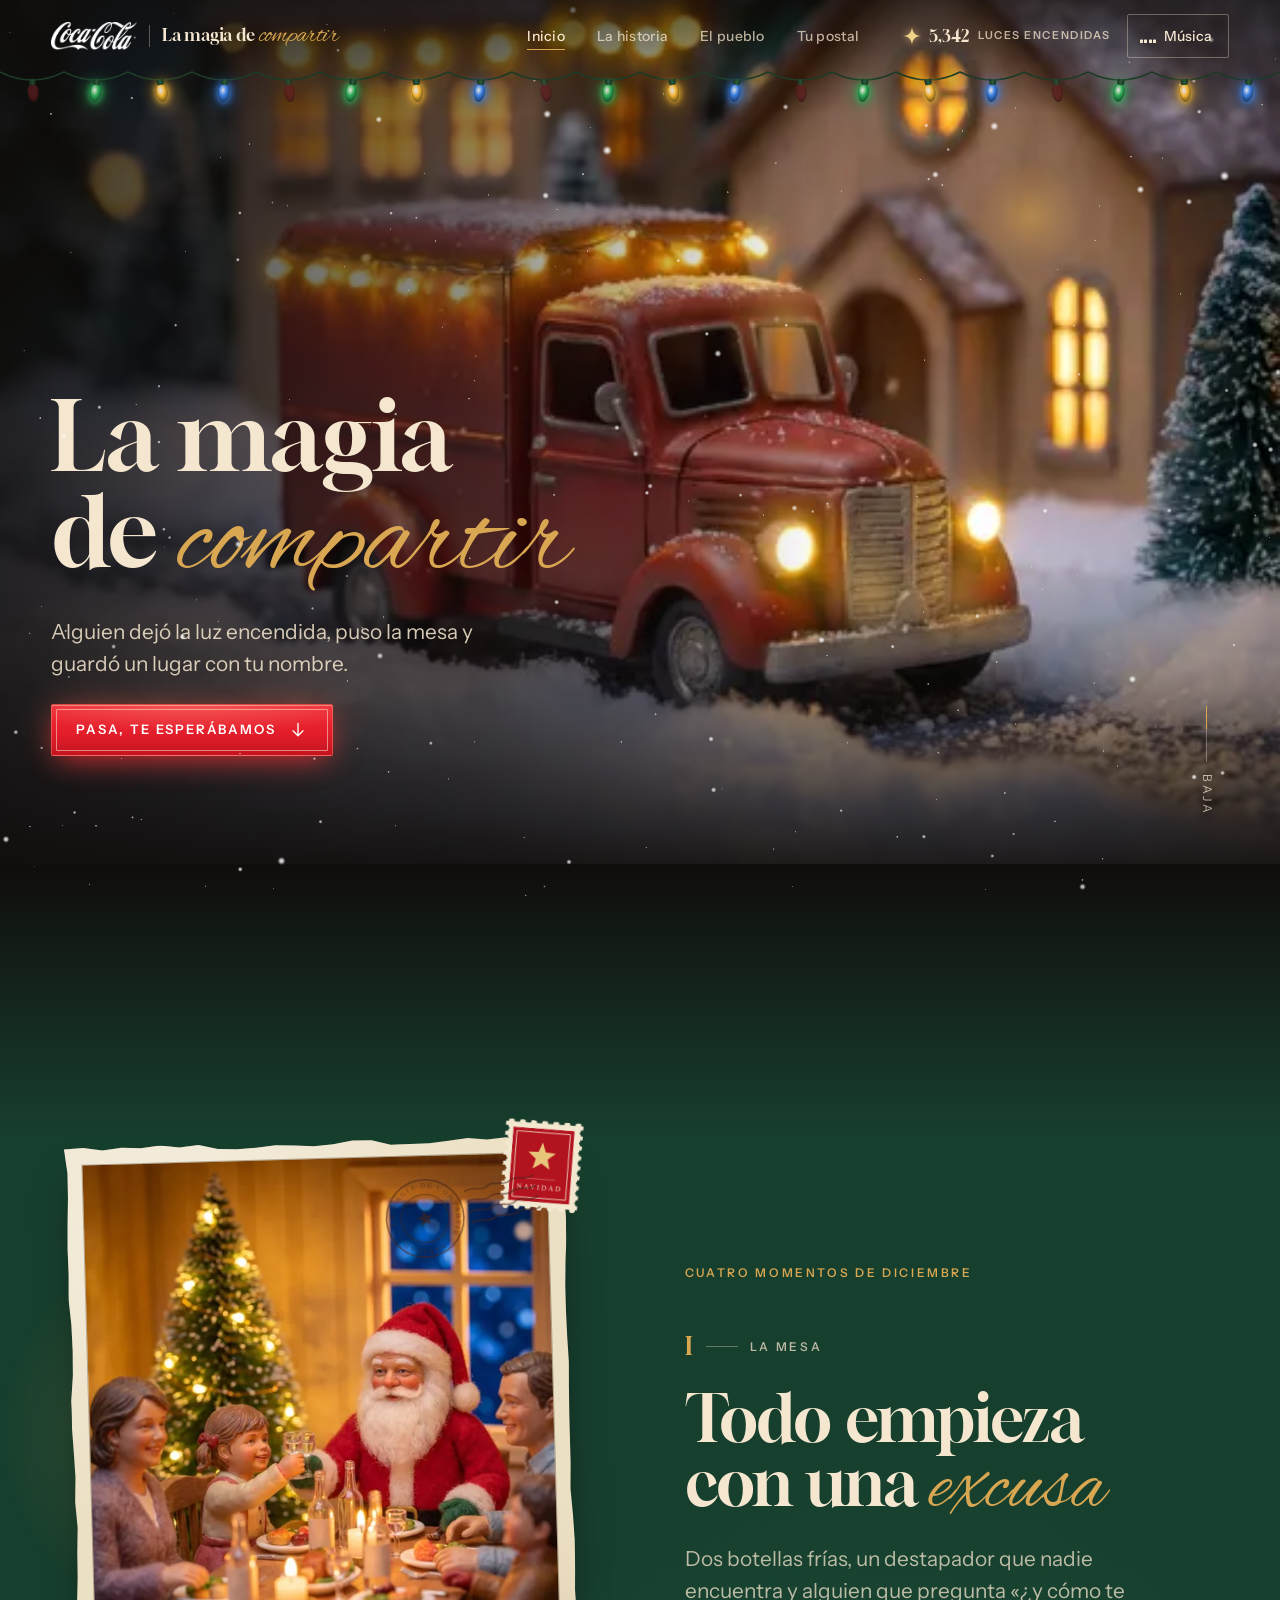
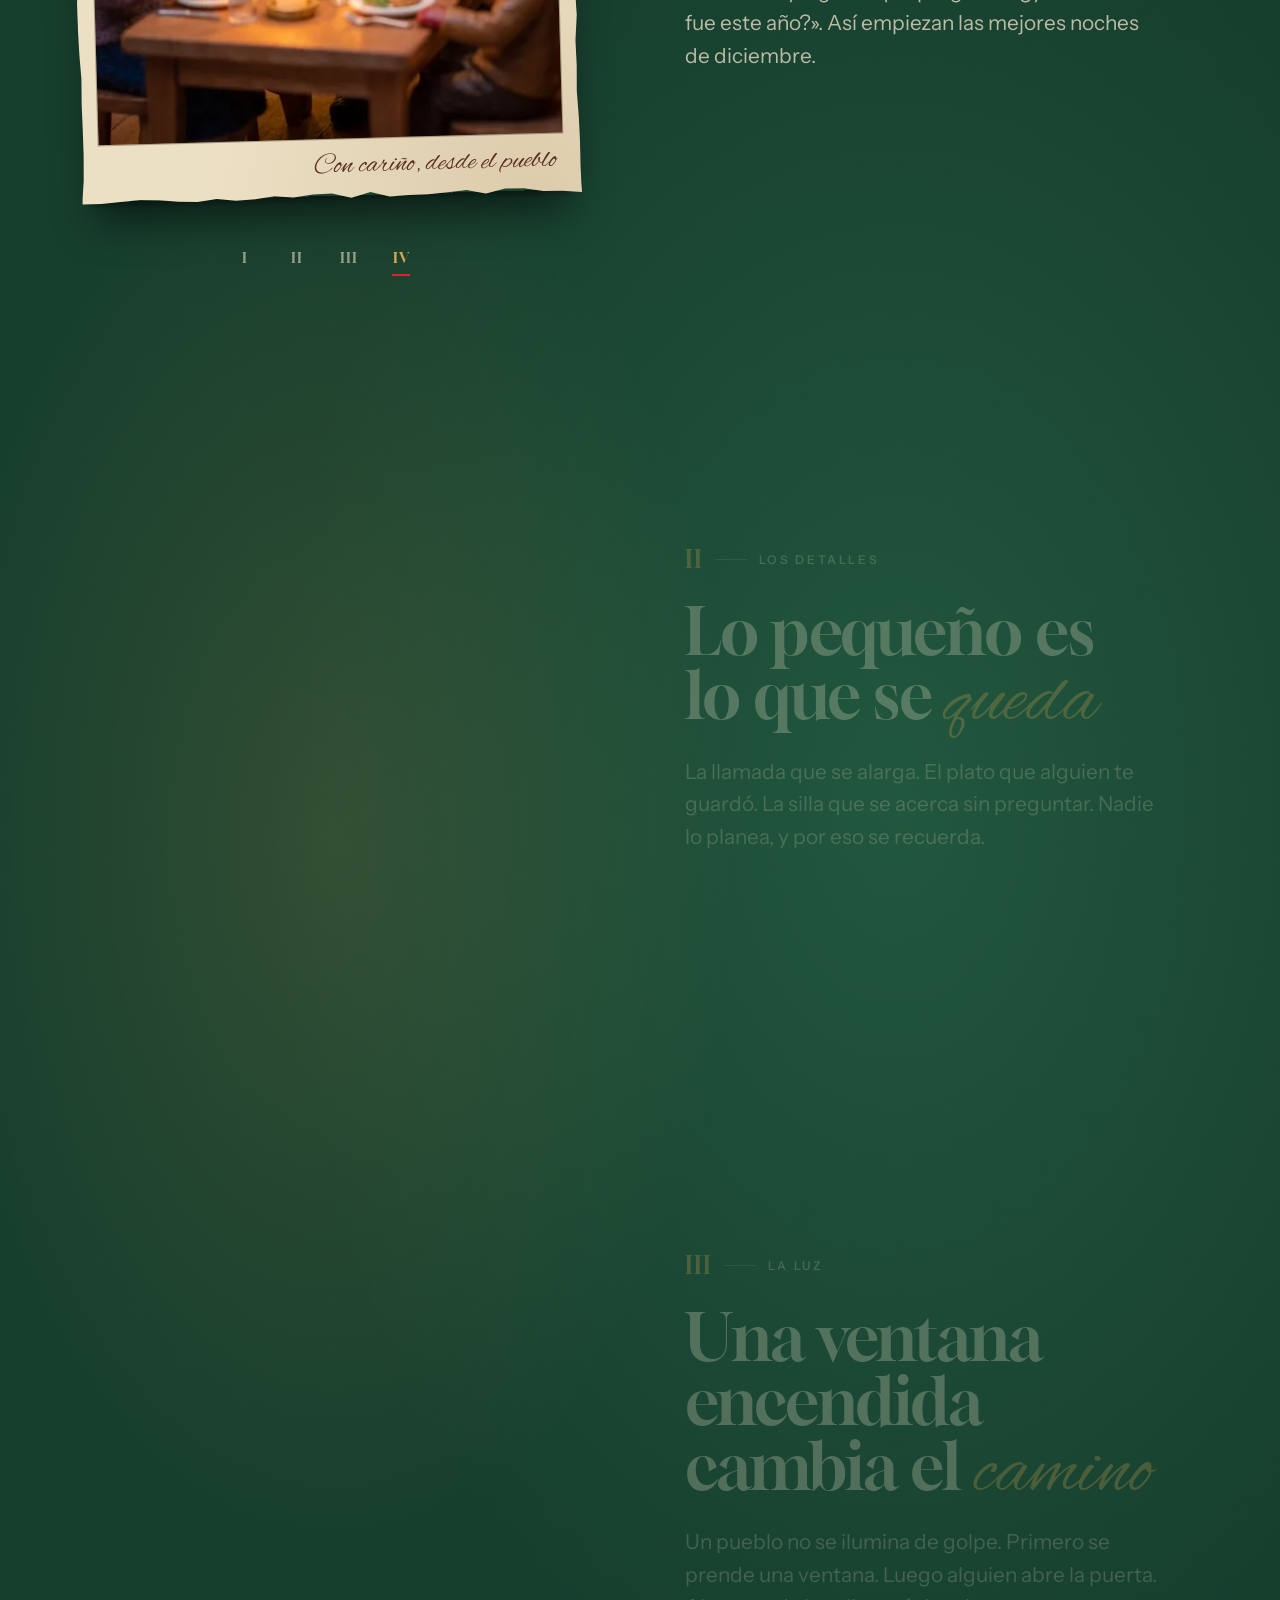
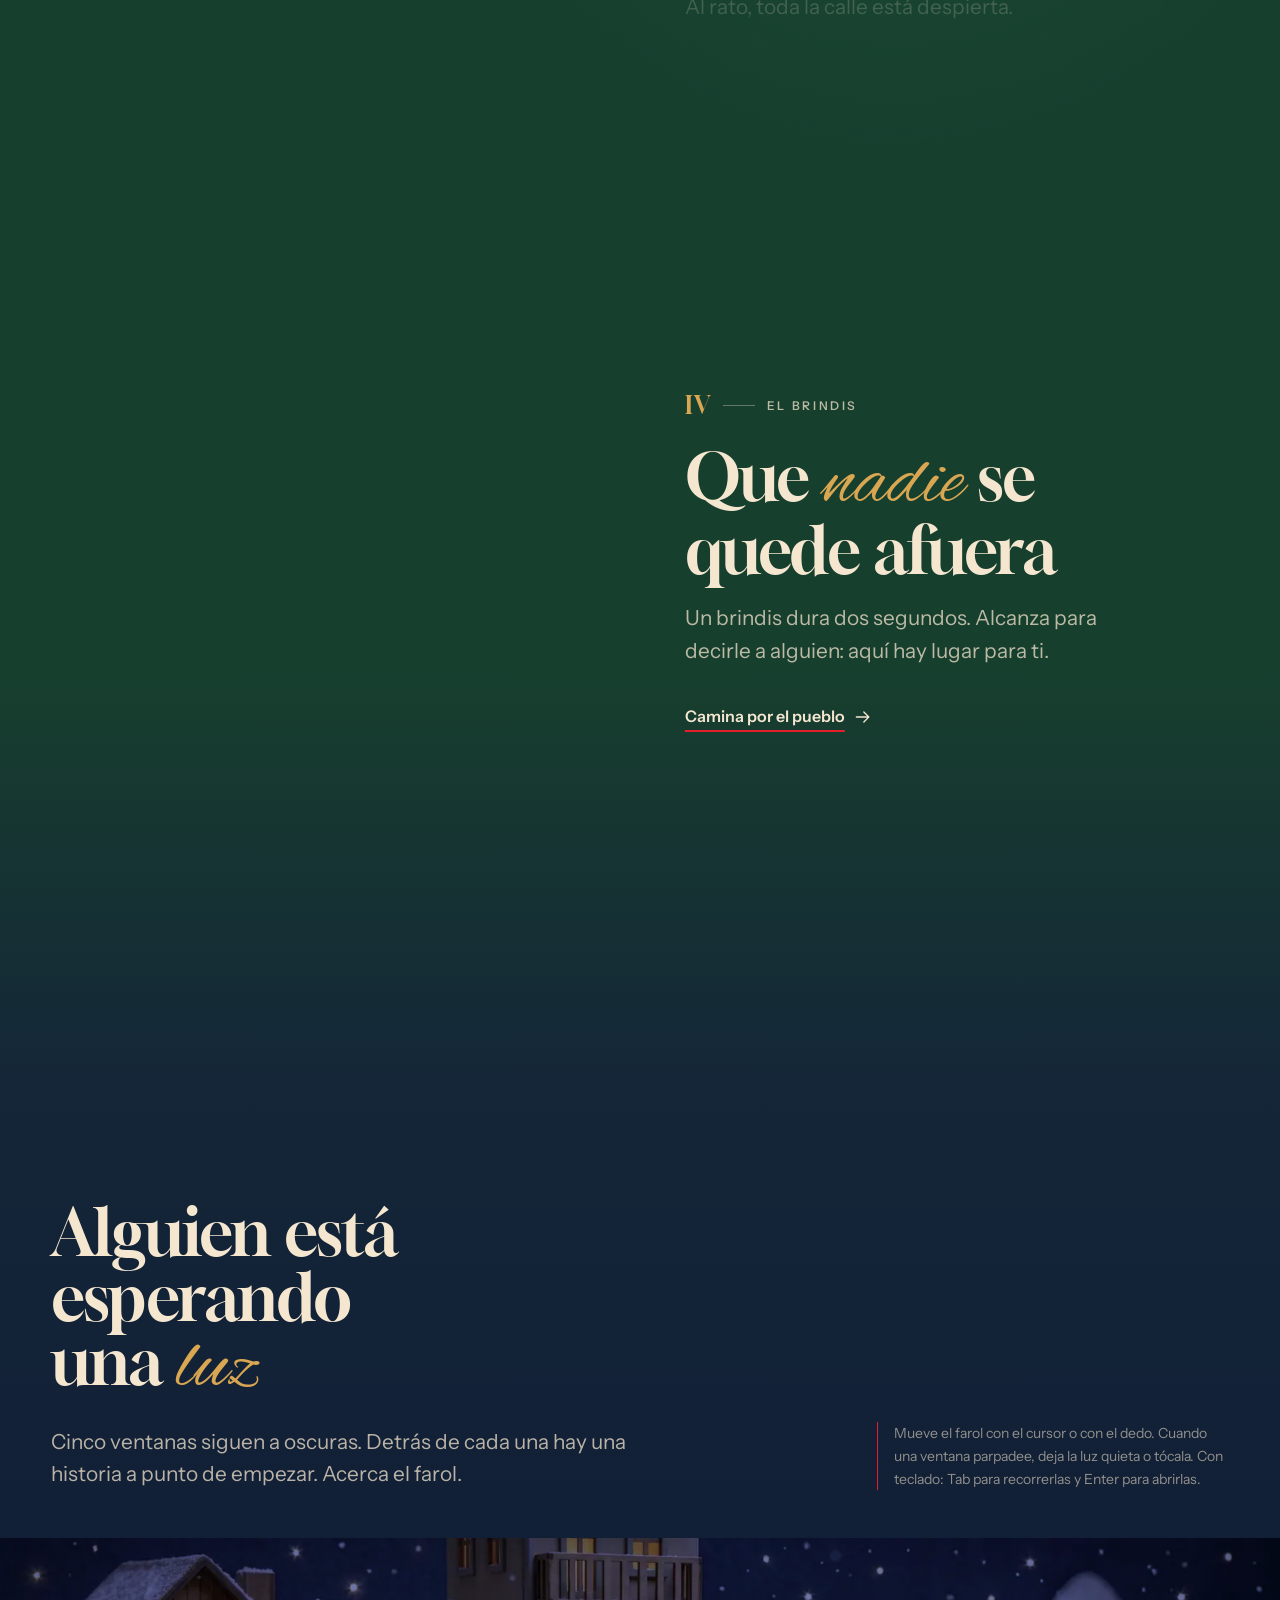
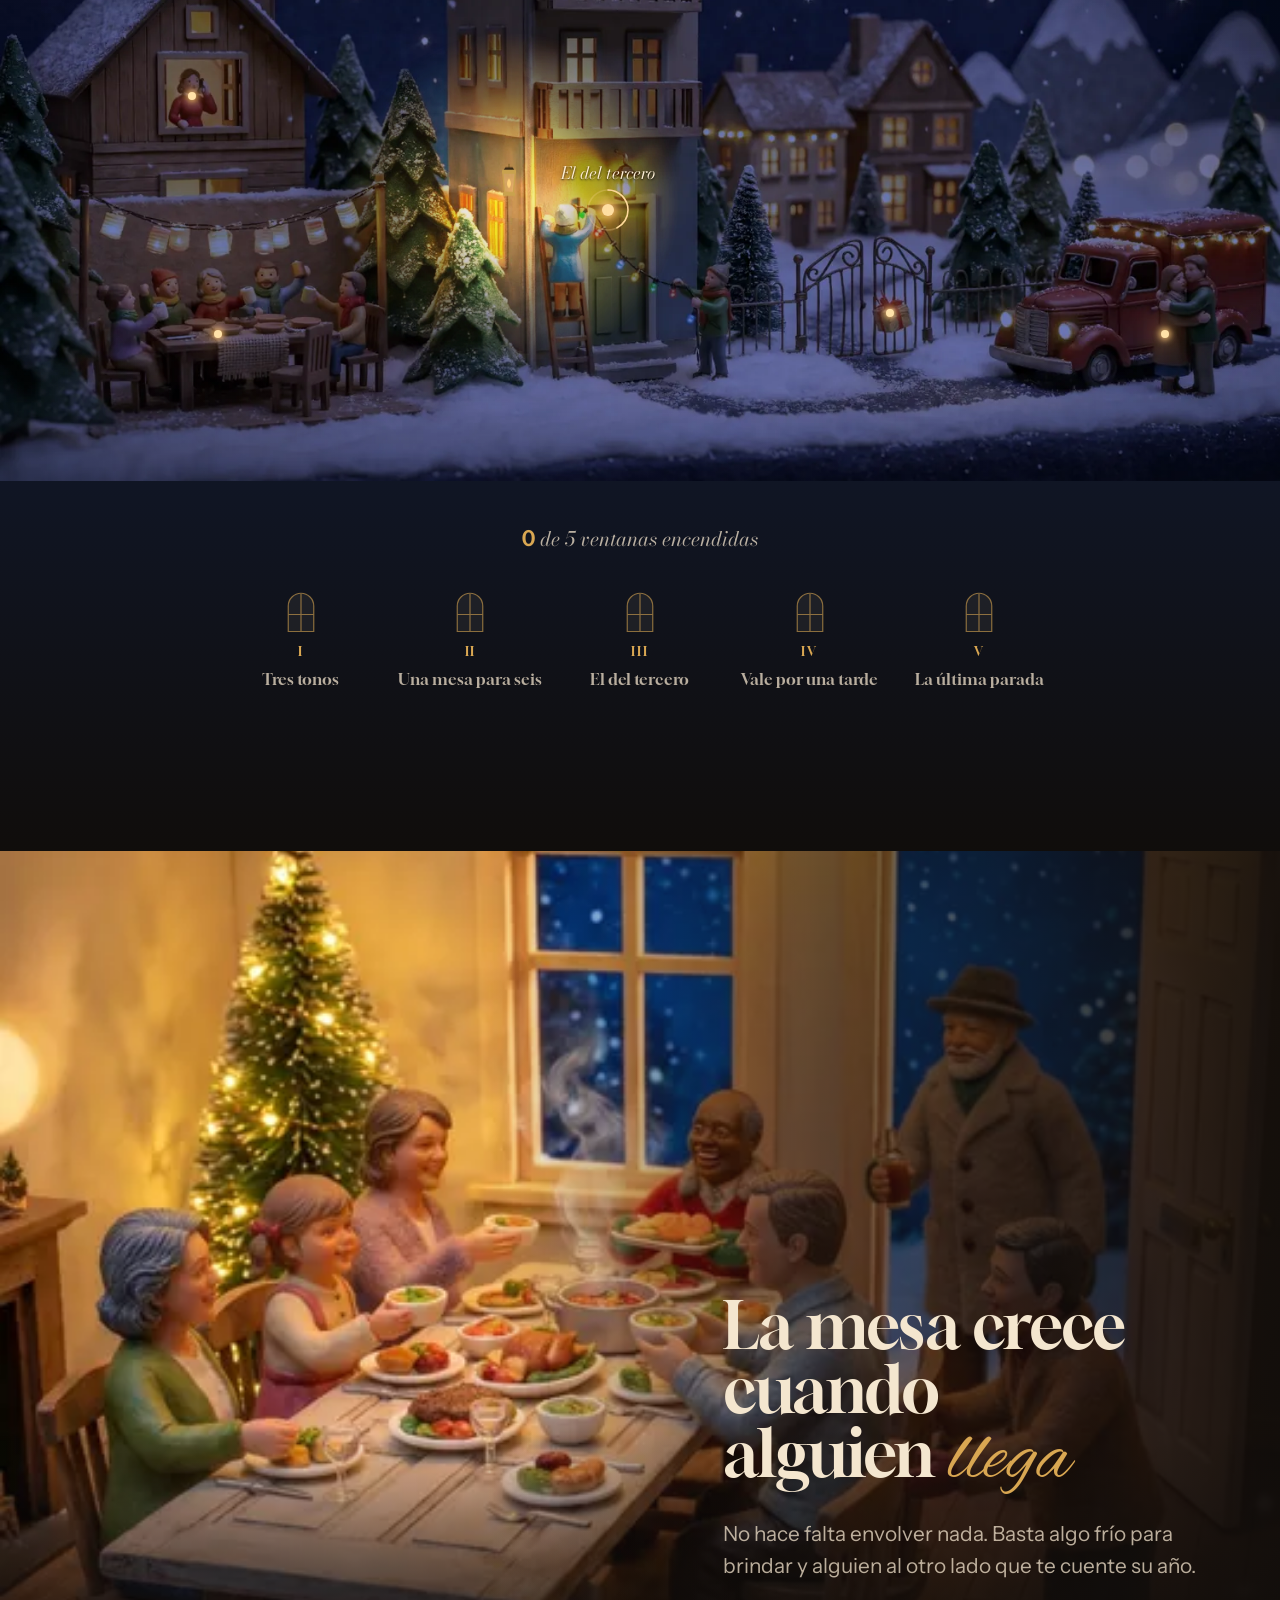
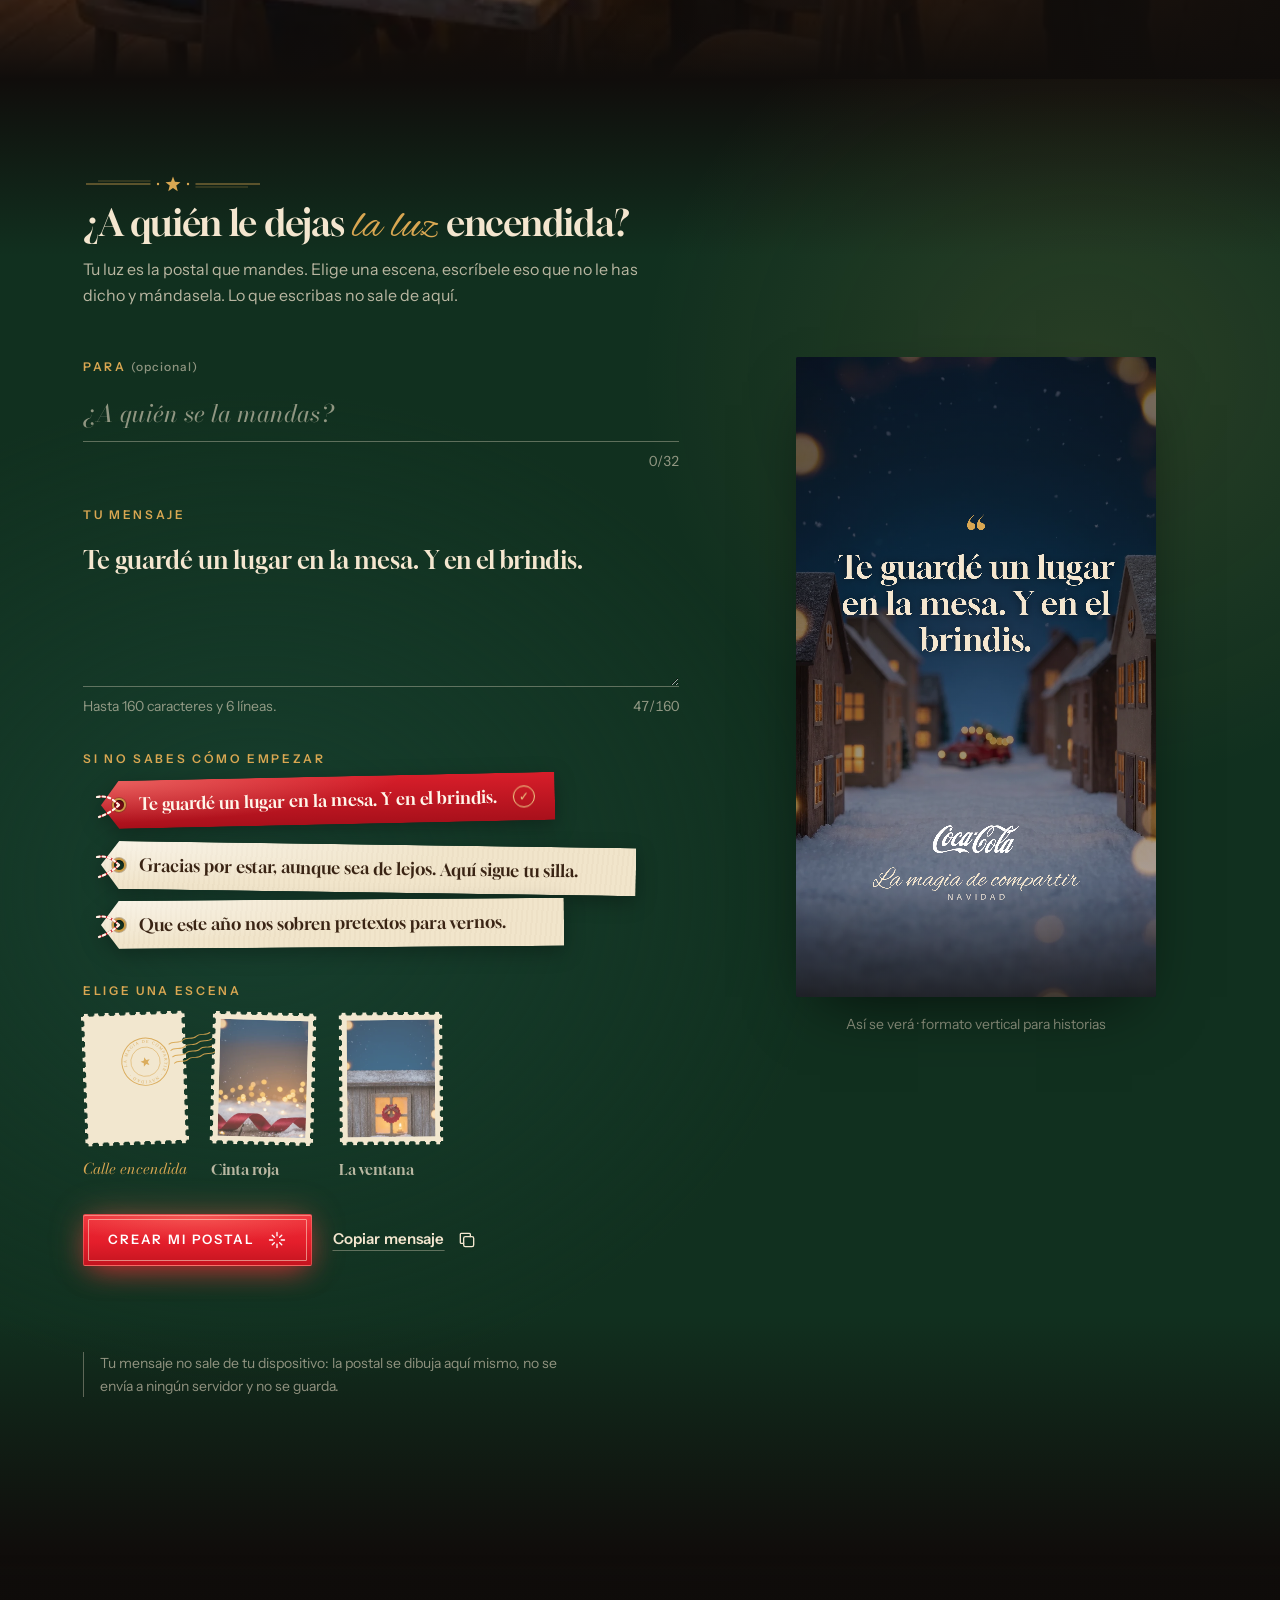
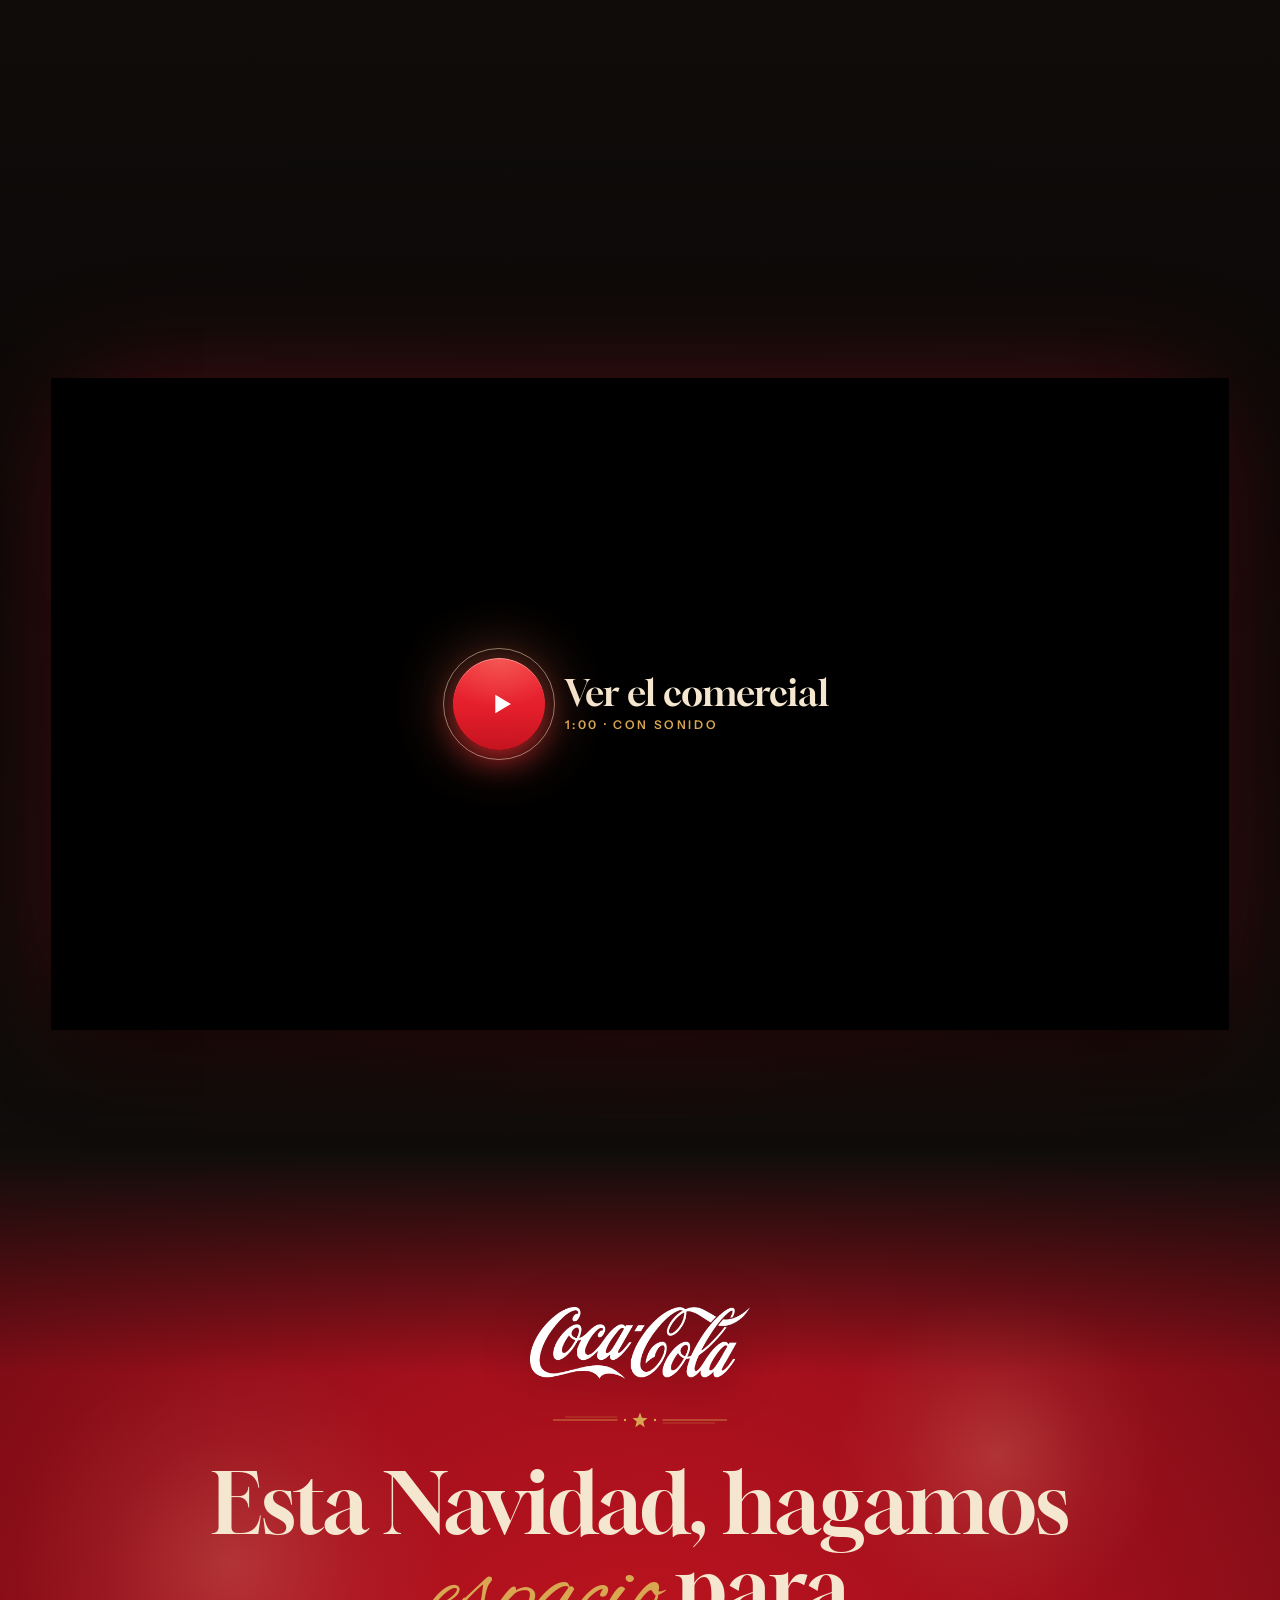
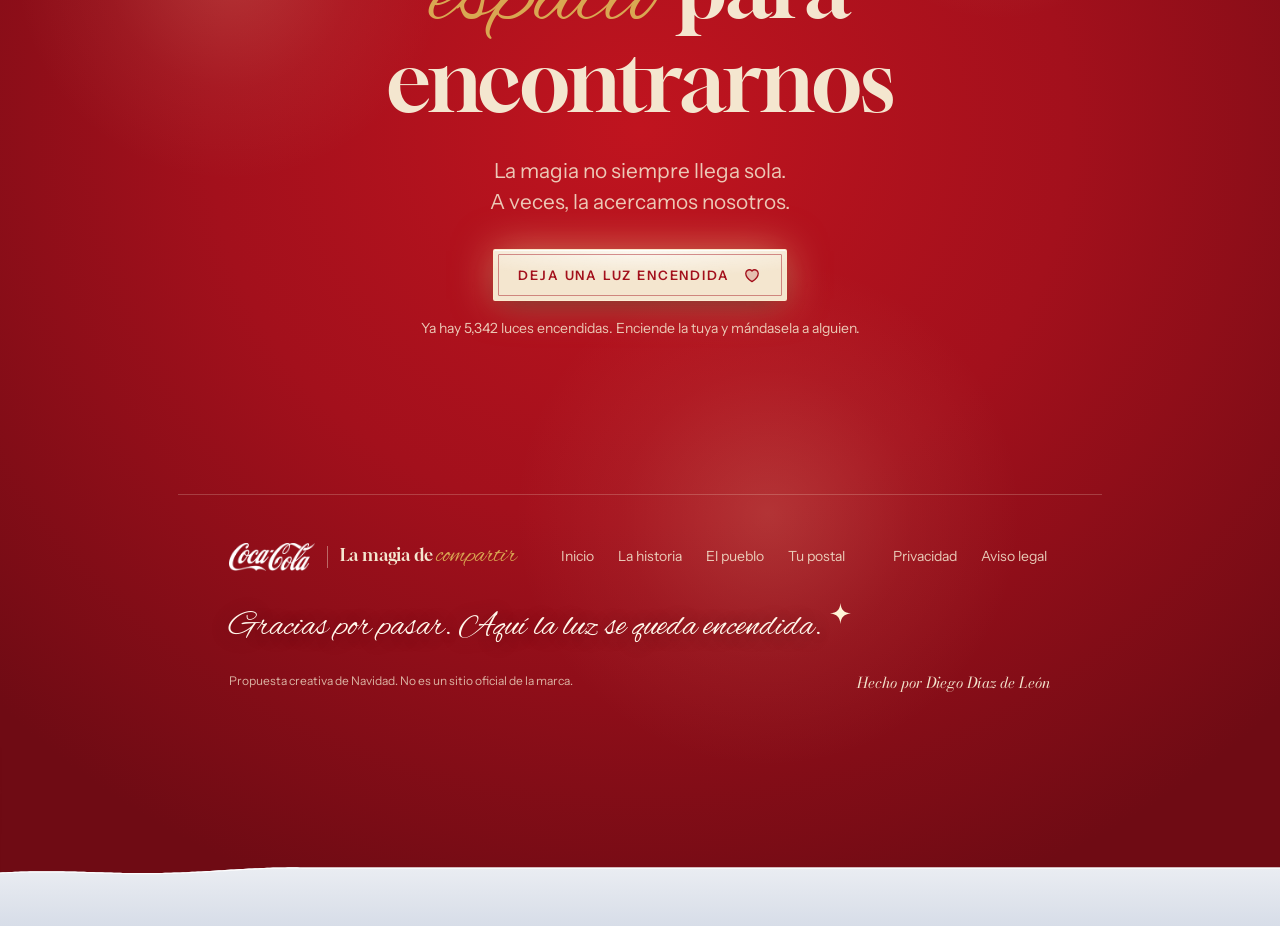
==== commit bd3635ca: "Add files via upload" ====
--- a/index.html
+++ b/index.html
@@ -1,78 +1,77 @@
-<!doctype html>
-<html lang="es">
-  <head>
-    <meta charset="UTF-8" />
-    <meta name="viewport" content="width=device-width, initial-scale=1, viewport-fit=cover" />
-    <title>La magia de compartir · Una Navidad para encontrarnos</title>
-    <meta
-      name="description"
-      content="Camina por un pueblo nevado, enciende cinco ventanas y escríbele a alguien que extrañas. Esta Navidad, hagamos espacio para encontrarnos."
-    />
-    <meta name="theme-color" content="#100d0b" />
-    <meta name="color-scheme" content="dark" />
-    <link rel="icon" href="./favicon.svg" type="image/svg+xml" />
-    <link rel="apple-touch-icon" href="./apple-touch-icon.png" />
-
-    <meta property="og:type" content="website" />
-    <meta property="og:locale" content="es_MX" />
-    <meta property="og:site_name" content="La magia de compartir" />
-    <meta property="og:title" content="La magia de compartir" />
-    <meta
-      property="og:description"
-      content="Un pueblo que se enciende con pequeños gestos y una postal para quien quieras."
-    />
-    <meta property="og:image" content="./images/og-image.jpg" />
-    <meta property="og:image:width" content="1200" />
-    <meta property="og:image:height" content="630" />
-    <meta property="og:image:alt" content="Pueblo nevado de noche con un camión navideño rojo iluminado." />
-    <meta name="twitter:card" content="summary_large_image" />
-    <meta name="twitter:title" content="La magia de compartir" />
-    <meta name="twitter:image" content="./images/og-image.jpg" />
-
-    <!-- Solo el recurso crítico del primer viewport. -->
-    <link
-      rel="preload"
-      as="image"
-      href="./images/hero-desktop-1920.webp"
-      imagesrcset="./images/hero-desktop-960.webp 960w, ./images/hero-desktop-1440.webp 1440w, ./images/hero-desktop-1920.webp 1920w"
-      imagesizes="100vw"
-      media="(min-width: 768px)"
-      fetchpriority="high"
-    />
-    <link
-      rel="preload"
-      as="image"
-      href="./images/hero-mobile-1080.webp"
-      imagesrcset="./images/hero-mobile-540.webp 540w, ./images/hero-mobile-810.webp 810w, ./images/hero-mobile-1080.webp 1080w"
-      imagesizes="100vw"
-      media="(max-width: 767px)"
-      fetchpriority="high"
-    />
-
-    <style>html,body{color:#f7ebdd;background:#100d0b;margin:0;font-family:Segoe UI,system-ui,sans-serif}.boot{text-align:center;box-sizing:border-box;place-items:center;min-height:100svh;padding:24px;display:grid}.boot h1{margin:0 0 20px;font-family:Georgia,Times New Roman,serif;font-size:clamp(2.5rem,9vw,5rem);font-weight:400;line-height:1}.boot p{color:#f7ebddcc;max-width:32rem;margin:0 auto;line-height:1.6}.boot-help{opacity:0;animation:.6s 8s forwards boot-help;margin-top:24px!important}@keyframes boot-help{to{opacity:1}}</style>
-    <script type="module" crossorigin src="./assets/index-CR4KLTFi.js"></script>
-    <link rel="stylesheet" crossorigin href="./assets/index-25I0vURk.css">
+<!doctype html>
+<html lang="es">
+  <head>
+    <meta charset="UTF-8" />
+    <meta name="viewport" content="width=device-width, initial-scale=1, viewport-fit=cover" />
+    <title>La magia de compartir · Una Navidad para encontrarnos</title>
+    <meta
+      name="description"
+      content="Camina por un pueblo nevado, enciende cinco ventanas y escríbele a alguien que extrañas. Esta Navidad, hagamos espacio para encontrarnos."
+    />
+    <meta name="theme-color" content="#100d0b" />
+    <meta name="color-scheme" content="dark" />
+    <link rel="icon" href="./favicon.svg" type="image/svg+xml" />
+    <link rel="apple-touch-icon" href="./apple-touch-icon.png" />
+
+    <meta property="og:type" content="website" />
+    <meta property="og:locale" content="es_MX" />
+    <meta property="og:site_name" content="La magia de compartir" />
+    <meta property="og:title" content="La magia de compartir" />
+    <meta
+      property="og:description"
+      content="Un pueblo que se enciende con pequeños gestos y una postal para quien quieras."
+    />
+    <meta property="og:image" content="./images/og-image.jpg" />
+    <meta property="og:image:width" content="1200" />
+    <meta property="og:image:height" content="630" />
+    <meta property="og:image:alt" content="Pueblo nevado de noche con un camión navideño rojo iluminado." />
+    <meta name="twitter:card" content="summary_large_image" />
+    <meta name="twitter:title" content="La magia de compartir" />
+    <meta name="twitter:image" content="./images/og-image.jpg" />
+
+    <!-- Solo el recurso crítico del primer viewport. -->
+    <link
+      rel="preload"
+      as="image"
+      href="./images/hero-desktop-2000.webp"
+      imagesrcset="./images/hero-desktop-960.webp 960w, ./images/hero-desktop-1440.webp 1440w, ./images/hero-desktop-2000.webp 2000w"
+      imagesizes="100vw"
+      media="(min-width: 768px)"
+      fetchpriority="high"
+    />
+    <link
+      rel="preload"
+      as="image"
+      href="./images/hero-mobile-1116.webp"
+      imagesrcset="./images/hero-mobile-540.webp 540w, ./images/hero-mobile-810.webp 810w, ./images/hero-mobile-1116.webp 1116w"
+      imagesizes="100vw"
+      media="(max-width: 767px)"
+      fetchpriority="high"
+    />
+
+    <style>html,body{color:#f7ebdd;background:#100d0b;margin:0;font-family:Segoe UI,system-ui,sans-serif}.boot{text-align:center;box-sizing:border-box;place-items:center;min-height:100svh;padding:24px;display:grid}.boot h1{margin:0 0 20px;font-family:Georgia,Times New Roman,serif;font-size:clamp(2.5rem,9vw,5rem);font-weight:400;line-height:1}.boot p{color:#f7ebddcc;max-width:32rem;margin:0 auto;line-height:1.6}.boot-help{opacity:0;animation:.6s 8s forwards boot-help;margin-top:24px!important}@keyframes boot-help{to{opacity:1}}</style>
+    <script type="module" crossorigin src="./assets/index-C35kalqQ.js"></script>
+    <link rel="stylesheet" crossorigin href="./assets/index-C3HM0ZDE.css">
       <meta name="robots" content="noindex, nofollow" />
-  </head>
-  <body>
-    <div id="root">
-      <div class="boot">
-        <div>
-          <h1>La magia de compartir</h1>
-          <p>
-            Alguien dejó la luz encendida, puso la mesa y guardó un lugar con tu nombre.
-          </p>
-          <p class="boot-help">
-            Si el pueblo no aparece, vuelve a cargar la página o prueba con un navegador actualizado.
-          </p>
-          <noscript>
-            <p style="margin-top: 24px">
-              El pueblo interactivo y el generador de tarjetas necesitan JavaScript. Actívalo para continuar.
-            </p>
-          </noscript>
-        </div>
-      </div>
-    </div>-
-  </body>
-</html>
+  </head>
+  <body>
+    <div id="root">
+      <div class="boot">
+        <div>
+          <h1>La magia de compartir</h1>
+          <p>
+            Alguien dejó la luz encendida, puso la mesa y guardó un lugar con tu nombre.
+          </p>
+          <p class="boot-help">
+            Si el pueblo no aparece, vuelve a cargar la página o prueba con un navegador actualizado.
+          </p>
+          <noscript>
+            <p style="margin-top: 24px">
+              El pueblo interactivo y el generador de tarjetas necesitan JavaScript. Actívalo para continuar.
+            </p>
+          </noscript>
+        </div>
+      </div>
+    </div>
+  </body>
+</html>
--- a/assets/index-C3HM0ZDE.css
+++ b/assets/index-C3HM0ZDE.css
@@ -0,0 +1 @@
+@font-face{font-family:Alex Brush;font-style:normal;font-display:swap;font-weight:400;src:url(./alex-brush-vietnamese-400-normal-BwVwWguG.woff2)format("woff2"),url(./alex-brush-vietnamese-400-normal-HqwE_FB5.woff)format("woff");unicode-range:U+102-103,U+110-111,U+128-129,U+168-169,U+1A0-1A1,U+1AF-1B0,U+300-301,U+303-304,U+308-309,U+323,U+329,U+1EA0-1EF9,U+20AB}@font-face{font-family:Alex Brush;font-style:normal;font-display:swap;font-weight:400;src:url(./alex-brush-latin-ext-400-normal-BkTZxg0h.woff2)format("woff2"),url(./alex-brush-latin-ext-400-normal-Dq7wGc3n.woff)format("woff");unicode-range:U+100-2BA,U+2BD-2C5,U+2C7-2CC,U+2CE-2D7,U+2DD-2FF,U+304,U+308,U+329,U+1D00-1DBF,U+1E00-1E9F,U+1EF2-1EFF,U+2020,U+20A0-20AB,U+20AD-20C0,U+2113,U+2C60-2C7F,U+A720-A7FF}@font-face{font-family:Alex Brush;font-style:normal;font-display:swap;font-weight:400;src:url(./alex-brush-latin-400-normal-B-R394Co.woff2)format("woff2"),url(./alex-brush-latin-400-normal-A5ZkPa-p.woff)format("woff");unicode-range:U+??,U+131,U+152-153,U+2BB-2BC,U+2C6,U+2DA,U+2DC,U+304,U+308,U+329,U+2000-206F,U+20AC,U+2122,U+2191,U+2193,U+2212,U+2215,U+FEFF,U+FFFD}@font-face{font-family:Instrument Sans Variable;font-style:normal;font-display:swap;font-weight:400 700;src:url(./instrument-sans-latin-ext-wght-normal-B5bTHO_g.woff2)format("woff2-variations");unicode-range:U+100-2BA,U+2BD-2C5,U+2C7-2CC,U+2CE-2D7,U+2DD-2FF,U+304,U+308,U+329,U+1D00-1DBF,U+1E00-1E9F,U+1EF2-1EFF,U+2020,U+20A0-20AB,U+20AD-20C0,U+2113,U+2C60-2C7F,U+A720-A7FF}@font-face{font-family:Instrument Sans Variable;font-style:normal;font-display:swap;font-weight:400 700;src:url(./instrument-sans-latin-wght-normal-BbzFLZTg.woff2)format("woff2-variations");unicode-range:U+??,U+131,U+152-153,U+2BB-2BC,U+2C6,U+2DA,U+2DC,U+304,U+308,U+329,U+2000-206F,U+20AC,U+2122,U+2191,U+2193,U+2212,U+2215,U+FEFF,U+FFFD}@font-face{font-family:Titular;font-style:normal;font-weight:400;font-display:swap;src:url(./gloock-latin-400-normal-3dTk9V3B.woff2)format("woff2");unicode-range:U+??,U+131,U+152-153,U+2BB-2BC,U+2C6,U+2DA,U+2DC,U+304,U+308,U+329,U+2000-206F,U+20AC,U+2122,U+2191,U+2193,U+2212,U+2215,U+FEFF,U+FFFD}@font-face{font-family:Titular;font-style:normal;font-weight:400;font-display:swap;src:url(./gloock-latin-ext-400-normal-B4R8XxiG.woff2)format("woff2");unicode-range:U+100-2BA,U+2BD-2C5,U+2C7-2CC,U+2CE-2D7,U+2DD-2FF,U+1D00-1DBF,U+1E00-1E9F,U+1EF2-1EFF,U+2020,U+20A0-20AB,U+20AD-20C0,U+2113,U+2C60-2C7F,U+A720-A7FF}@font-face{font-family:Titular;font-style:italic;font-weight:400 900;font-display:swap;src:url(./bodoni-moda-latin-opsz-italic-BCRrlh7t.woff2)format("woff2-variations");unicode-range:U+??,U+131,U+152-153,U+2BB-2BC,U+2C6,U+2DA,U+2DC,U+304,U+308,U+329,U+2000-206F,U+20AC,U+2122,U+2191,U+2193,U+2212,U+2215,U+FEFF,U+FFFD}:root{--c-red:#e41e2b;--c-red-deep:#8e101b;--c-ink:#100d0b;--c-cream:#f4e6cf;--c-gold:#d9a752;--c-forest:#182b24;--c-pine:#173f2e;--c-pine-light:#22573f;--c-pine-deep:#11301f;--c-snow:#fff;--c-night:#142638;--c-red-block:#a3101c;--c-red-block-deep:#6f0b14;--c-bg:var(--c-ink);--c-text:var(--c-cream);--c-text-muted:#f4e6cfbd;--c-text-faint:#f4e6cf8f;--c-line:#f4e6cf29;--c-line-strong:#f4e6cf57;--c-surface:#17120f;--c-surface-raised:#1f1915;--c-focus:var(--c-gold);--c-error:#ff9f8f;--font-display:"Titular", "Bodoni 72", Didot, "Times New Roman", serif;--font-script:"Alex Brush", "Snell Roundhand", "Segoe Script", cursive;--font-hand:var(--font-script);--font-body:"Instrument Sans Variable", "Segoe UI", system-ui, sans-serif;--script-scale:1.24;--fs-hero:clamp(3.25rem, 1.4rem + 8.4vw, 6rem);--fs-display:clamp(2.5rem, 1.3rem + 5vw, 5.25rem);--fs-h2:clamp(2.125rem, 1.3rem + 3.4vw, 4.25rem);--fs-h3:clamp(1.5rem, 1.15rem + 1.4vw, 2.25rem);--fs-lead:clamp(1.0625rem, .98rem + .4vw, 1.3125rem);--fs-body:1rem;--fs-small:.875rem;--fs-label:.75rem;--lh-tight:1;--lh-heading:1.06;--lh-body:1.62;--tracking-display:-.012em;--tracking-label:.22em;--sp-1:4px;--sp-2:8px;--sp-3:12px;--sp-4:16px;--sp-5:20px;--sp-6:24px;--sp-8:32px;--sp-10:40px;--sp-12:48px;--sp-16:64px;--sp-20:80px;--sp-24:96px;--sp-32:128px;--section-pad:clamp(var(--sp-20), 12vw, 176px);--gutter:clamp(var(--sp-4), 4vw, var(--sp-16));--r-xs:2px;--r-sm:4px;--r-md:8px;--r-lg:16px;--r-pill:999px;--shadow-panel:0 24px 64px -24px #000000b3;--shadow-glow:0 0 48px 4px #d9a75259;--ease-out:cubic-bezier(.22, 1, .36, 1);--ease-in-out:cubic-bezier(.65, 0, .35, 1);--dur-fast:.16s;--dur-base:.28s;--dur-slow:.64s;--dur-cinematic:1.4s;--w-text:36rem;--w-content:76rem;--w-wide:100rem;--z-base:0;--z-scene:1;--z-overlay:10;--z-points:20;--z-panel:40;--z-nav:60;--z-sheet:70;--z-dialog:80;--z-skip:100;--safe-top:env(safe-area-inset-top,0px);--safe-bottom:env(safe-area-inset-bottom,0px);--safe-left:env(safe-area-inset-left,0px);--safe-right:env(safe-area-inset-right,0px);--nav-h:72px}@media (max-width:767px){:root{--nav-h:60px}}*,:before,:after{box-sizing:border-box}html{-webkit-text-size-adjust:100%;-moz-text-size-adjust:100%;text-size-adjust:100%;background:var(--c-bg);--lightningcss-light: ;--lightningcss-dark:initial;color-scheme:dark}@media (prefers-reduced-motion:no-preference){html{scroll-behavior:smooth}}body{background:var(--c-bg);min-height:100svh;color:var(--c-text);font-family:var(--font-body);font-size:var(--fs-body);line-height:var(--lh-body);font-optical-sizing:auto;font-synthesis:none;-webkit-font-smoothing:antialiased;-moz-osx-font-smoothing:grayscale;-webkit-tap-highlight-color:transparent;margin:0;overflow-x:clip}img,svg,canvas,picture{max-width:100%;display:block}img,video,canvas,picture{-webkit-user-drag:none;-webkit-touch-callout:none;-webkit-user-select:none;user-select:none}button,input,textarea,select{font:inherit;color:inherit}button{cursor:pointer}a{color:inherit}h1,h2,h3,p,figure,ol,ul{margin:0}ol,ul{padding:0;list-style:none}.display{font-family:var(--font-display);font-optical-sizing:auto;font-synthesis:none;letter-spacing:var(--tracking-display);font-weight:400;line-height:var(--lh-tight);text-wrap:balance}.display em,.display-em{font-family:var(--font-script);font-style:normal;font-weight:400;font-size:calc(1em * var(--script-scale));letter-spacing:0;color:var(--c-gold);line-height:.8}.eyebrow{font-family:var(--font-body);font-size:var(--fs-label);letter-spacing:var(--tracking-label);text-transform:uppercase;color:var(--c-gold);font-weight:560}.lead{font-size:var(--fs-lead);color:var(--c-text-muted);max-width:var(--w-text);text-wrap:pretty;line-height:1.55}section[id]{scroll-margin-top:0}:focus-visible{outline:3px solid var(--c-focus);outline-offset:3px;border-radius:var(--r-sm)}:focus:not(:focus-visible){outline:none}::selection{background:var(--c-red);color:var(--c-snow)}html{scrollbar-color:#d9a75273 var(--c-ink);accent-color:var(--c-red);caret-color:var(--c-gold)}.visually-hidden{clip:rect(0 0 0 0);white-space:nowrap;border:0;width:1px;height:1px;margin:-1px;padding:0;overflow:hidden;position:absolute!important}.skip-link{top:calc(var(--sp-3) + var(--safe-top));left:var(--sp-3);z-index:var(--z-skip);padding:var(--sp-3) var(--sp-5);background:var(--c-cream);color:var(--c-ink);border-radius:var(--r-xs);transition:transform var(--dur-base) var(--ease-out);font-weight:600;text-decoration:none;position:fixed;transform:translateY(-200%)}.skip-link:focus-visible{transform:translateY(0)}@media (prefers-reduced-motion:reduce){*,:before,:after{transition-duration:.01ms!important;animation-duration:.01ms!important;animation-iteration-count:1!important}}@keyframes pulse-ring{0%{opacity:.85;transform:scale(.7)}80%,to{opacity:0;transform:scale(1.9)}}@keyframes flicker{0%,to{opacity:1}40%{opacity:.82}60%{opacity:.94}}@keyframes scroll-cue{0%{transform:translateY(-100%)}to{transform:translateY(220%)}}@keyframes drift{0%,to{transform:translate(0,0)}50%{transform:translateY(-6px)}}._canvas_14qqj_1{pointer-events:none;width:100%;height:100%;position:absolute;inset:0}._layer_1u8pv_3{transition:opacity .8s var(--ease-out);z-index:calc(var(--z-nav) - 1);width:100%;height:100vh;pointer-events:none;height:100lvh;position:fixed;top:0;left:0}html[data-video-playing] ._layer_1u8pv_3{opacity:0}._logo_1ih7f_1{align-items:center;gap:var(--sp-3);color:var(--c-cream);display:inline-flex}._brand_1ih7f_15{width:auto;height:28px}._divider_1ih7f_25{background:var(--c-line-strong);width:1px;height:22px}._mark_1ih7f_37{flex:none;width:34px;height:34px}._word_1ih7f_49{font-family:var(--font-display);font-optical-sizing:auto;letter-spacing:-.01em;white-space:nowrap;font-size:1.0625rem;font-weight:500;line-height:1}._word_1ih7f_49 em{font-family:var(--font-script);color:var(--c-gold);font-size:1.45em;font-style:normal;line-height:.8}@media (max-width:380px){._word_1ih7f_49{font-size:.9375rem}}@media (max-width:479px){:is(._logo_1ih7f_1:has(._brand_1ih7f_15) ._divider_1ih7f_25,._logo_1ih7f_1:has(._brand_1ih7f_15) ._word_1ih7f_49){display:none}}._counter_mkp62_3{align-items:center;gap:var(--sp-2);min-height:44px;padding:0 var(--sp-2);color:var(--c-cream);white-space:nowrap;margin:0;display:inline-flex;position:relative}._star_mkp62_27{color:#f0d48a;place-items:center;width:18px;height:18px;display:grid}._star_mkp62_27 svg{fill:currentColor;filter:drop-shadow(0 0 4px #ffd68cb3);width:100%;height:100%;animation:_twinkle_mkp62_1 3.2s var(--ease-in-out) infinite}._number_mkp62_59{font-family:var(--font-display);font-variant-numeric:tabular-nums;font-size:1.0625rem;line-height:1.3;display:inline-grid;position:relative;overflow:hidden}._digits_mkp62_79{grid-area:1/1;display:block}._digits_mkp62_79[data-roll]{animation:_roll-in_mkp62_1 .38s var(--ease-out)}@keyframes _roll-in_mkp62_1{0%{opacity:0;transform:translateY(70%)}to{opacity:1;transform:none}}._label_mkp62_121{letter-spacing:.14em;text-transform:uppercase;color:var(--c-text-muted);font-size:.6875rem;font-weight:600}._star_mkp62_27[data-pulse] svg{animation:_arrive_mkp62_1 .9s var(--ease-out)}._ring_mkp62_147{left:calc(var(--sp-2) + 9px);width:10px;height:10px;animation:_ring_mkp62_147 .9s var(--ease-out) forwards;pointer-events:none;border-radius:50%;margin:-5px 0 0 -5px;position:absolute;top:50%;box-shadow:0 0 0 2px #ffe2a0e6}@keyframes _twinkle_mkp62_1{0%,to{opacity:.9;transform:scale(1)rotate(0)}50%{opacity:1;transform:scale(1.12)rotate(12deg)}}@keyframes _arrive_mkp62_1{0%{transform:scale(1)}30%{filter:drop-shadow(0 0 10px #ffe2a0)drop-shadow(0 0 22px #ffbe5ae6);transform:scale(1.9)rotate(45deg)}to{transform:scale(1)rotate(0)}}@keyframes _ring_mkp62_147{0%{opacity:1;transform:scale(1)}to{opacity:0;transform:scale(5)}}@media (max-width:1279px){._label_mkp62_121{display:none}}@media (prefers-reduced-motion:reduce){._star_mkp62_27 svg,._star_mkp62_27[data-pulse] svg,._digits_mkp62_79[data-roll]{animation:none}._ring_mkp62_147{display:none}}._toggle_16cea_1{align-items:center;gap:var(--sp-2);min-width:44px;min-height:44px;padding:0 var(--sp-4) 0 var(--sp-3);border:1px solid var(--c-line-strong);border-radius:var(--r-xs);color:var(--c-cream);transition:border-color var(--dur-base) var(--ease-out), background-color var(--dur-base) var(--ease-out);background:0 0;font-size:.875rem;font-weight:500;display:inline-flex}._toggle_16cea_1[aria-pressed=true]{border-color:var(--c-gold);background:#d9a7521f}@media (hover:hover) and (pointer:fine){._toggle_16cea_1:hover{border-color:var(--c-cream)}}._bars_16cea_61{align-items:flex-end;gap:2px;width:16px;height:14px;display:inline-flex}._bars_16cea_61 span{transform-origin:bottom;height:100%;transition:transform var(--dur-base) var(--ease-out);background:currentColor;border-radius:1px;flex:1;transform:scaleY(.25)}._bars_16cea_61[data-on]{color:var(--c-gold)}._bars_16cea_61[data-on] span{animation:_eq_16cea_1 1.1s var(--ease-in-out) infinite alternate}._bars_16cea_61[data-on] span:nth-child(2){animation-delay:-.4s}._bars_16cea_61[data-on] span:nth-child(3){animation-delay:-.8s}._bars_16cea_61[data-on] span:nth-child(4){animation-delay:-.2s}@keyframes _eq_16cea_1{0%{transform:scaleY(.3)}to{transform:scaleY(1)}}@media (prefers-reduced-motion:reduce){._bars_16cea_61[data-on] span{animation:none;transform:scaleY(.8)}}@media (max-width:479px){._label_16cea_171{display:none}._toggle_16cea_1{justify-content:center;width:44px;padding:0}}._lights_xjurf_3{pointer-events:none;height:38px;position:absolute;top:100%;left:0;right:0}._wire_xjurf_21{width:100%;height:20px;position:absolute;inset:0 0 auto;overflow:visible}._wire_xjurf_21 path{fill:none;stroke:#1d3a26;stroke-width:1.6px}._bulb_xjurf_51{width:11px;height:18px;transform:rotate(var(--tilt));transform-origin:50% 0;background:color-mix(in srgb, var(--c) 35%, #1a1412);opacity:.7;border-radius:50% 50% 48% 48%/38% 38% 62% 62%;margin-left:-5.5px;transition:background-color .14s linear,box-shadow .14s linear,opacity .14s linear;position:absolute;top:12px;box-shadow:inset 0 -2px 3px #00000073}._bulb_xjurf_51:before{content:"";background:linear-gradient(90deg,#14301f,#2c5a3a,#14301f);border-radius:1px 1px 2px 2px;width:7px;height:6px;position:absolute;top:-5px;left:2px}._bulb_xjurf_51[data-on]{opacity:1;background:radial-gradient(60% 55% at 40% 35%, #ffffffd9, var(--c) 55%, color-mix(in srgb, var(--c) 70%, #000));box-shadow:0 0 6px 1px var(--c), 0 0 16px 3px color-mix(in srgb, var(--c) 60%, transparent), inset 0 -2px 3px #00000040}@media (max-width:767px){._lights_xjurf_3{height:32px}._bulb_xjurf_51{width:9px;height:15px;margin-left:-4.5px;top:11px}._bulb_xjurf_51:before{width:6px;left:1.5px}}._bar_k52iv_1{z-index:var(--z-nav);justify-content:space-between;align-items:center;gap:var(--sp-6);height:calc(var(--nav-h) + var(--safe-top));padding:var(--safe-top) calc(var(--gutter) + var(--safe-right)) 0 calc(var(--gutter) + var(--safe-left));transition:background-color var(--dur-slow) var(--ease-out);display:flex;position:fixed;inset:0 0 auto}._bar_k52iv_1:before{content:"";z-index:-1;pointer-events:none;transition:opacity var(--dur-slow) var(--ease-out);background:linear-gradient(#100d0ba6,#0000);position:absolute;inset:0 0 -40px}._solid_k52iv_25{background-color:#100d0beb}._solid_k52iv_25:before{opacity:0}._actions_k52iv_33{align-items:center;gap:var(--sp-2);display:flex}._brand_k52iv_39{align-items:center;min-height:44px;text-decoration:none;display:inline-flex}._desktopNav_k52iv_46{margin-left:auto}._list_k52iv_50{gap:var(--sp-2);display:flex}._link_k52iv_55{min-height:44px;padding:0 var(--sp-3);white-space:nowrap;letter-spacing:.02em;color:var(--c-text-muted);transition:color var(--dur-base) var(--ease-out);align-items:center;font-size:.875rem;font-weight:500;text-decoration:none;display:inline-flex;position:relative}._link_k52iv_55:after{content:"";left:var(--sp-3);right:var(--sp-3);background:var(--c-gold);transform-origin:0;height:1px;transition:transform var(--dur-base) var(--ease-out);position:absolute;bottom:8px;transform:scaleX(0)}._link_k52iv_55[aria-current=true]{color:var(--c-cream)}._link_k52iv_55[aria-current=true]:after{transform:scaleX(1)}@media (hover:hover) and (pointer:fine){._link_k52iv_55:hover{color:var(--c-cream)}}._iconButton_k52iv_97{justify-content:center;align-items:center;gap:var(--sp-2);min-width:44px;min-height:44px;padding:0 var(--sp-3);border:1px solid var(--c-line-strong);border-radius:var(--r-xs);color:var(--c-cream);background:0 0;display:inline-flex}._menuButton_k52iv_111{display:none}._menuLabel_k52iv_115{font-size:.875rem;font-weight:500}._sheet_k52iv_120{z-index:var(--z-sheet);padding:var(--safe-top) calc(var(--gutter) + var(--safe-right)) calc(var(--sp-8) + var(--safe-bottom)) calc(var(--gutter) + var(--safe-left));background:radial-gradient(80% 50% at 80% 100%, #e41e2b29, transparent 70%), var(--c-ink);overscroll-behavior:contain;flex-direction:column;display:flex;position:fixed;inset:0;overflow-y:auto}._sheetTop_k52iv_135{height:var(--nav-h);justify-content:space-between;align-items:center;display:flex}._sheetList_k52iv_142{gap:var(--sp-2);margin-top:var(--sp-12);display:grid}._sheetLink_k52iv_148{align-items:baseline;gap:var(--sp-4);min-height:56px;padding:var(--sp-2) 0;font-family:var(--font-display);font-optical-sizing:auto;color:var(--c-cream);border-bottom:1px solid var(--c-line);font-size:clamp(2.25rem,11vw,3.25rem);font-weight:460;line-height:1.05;text-decoration:none;display:flex}._sheetLink_k52iv_148[aria-current=true]{color:var(--c-gold);font-style:italic}._sheetIndex_k52iv_169{font-family:var(--font-body);font-size:var(--fs-label);letter-spacing:var(--tracking-label);color:var(--c-text-faint)}@media (max-width:767px){._desktopNav_k52iv_46{display:none}._menuButton_k52iv_111{display:inline-flex}}._headline_8waxl_1{margin:0}._line_8waxl_9{display:block}._mask_8waxl_17{vertical-align:baseline;margin:-.06em -.08em -.12em;padding:.06em .08em .12em;display:inline-block;overflow:clip}._maskScript_8waxl_43{margin:-.28em -.3em -.34em;padding:.28em .3em .34em}._word_8waxl_53{will-change:transform;display:inline-block}._button_1m85m_1{isolation:isolate;justify-content:center;align-items:center;gap:var(--sp-3);min-height:52px;padding:0 var(--sp-6);border-radius:var(--r-xs);font-family:var(--font-body);letter-spacing:.14em;text-transform:uppercase;white-space:nowrap;-webkit-user-select:none;user-select:none;touch-action:manipulation;transition:transform var(--dur-fast) var(--ease-out), box-shadow var(--dur-slow) var(--ease-out), background-color var(--dur-base) var(--ease-out), border-color var(--dur-base) var(--ease-out), color var(--dur-base) var(--ease-out);border:1px solid #0000;font-size:.8125rem;font-weight:600;text-decoration:none;display:inline-flex;position:relative;overflow:hidden}._label_1m85m_63{position:relative}._button_1m85m_1:before{content:"";border:1px solid var(--filete,transparent);pointer-events:none;border-radius:1px;position:absolute;inset:4px}._icon_1m85m_91{transition:transform var(--dur-base) var(--ease-out);display:inline-flex;position:relative}._sheen_1m85m_105{z-index:-1;pointer-events:none;background:linear-gradient(100deg,#0000 0%,#fff4de6b 50%,#0000 100%);width:45%;position:absolute;inset:-2px auto -2px 0;transform:translate(-160%)skew(-18deg)}._button_1m85m_1:active:not(:disabled){transform:scale(.97)}._button_1m85m_1:focus-visible{outline-offset:4px;border-radius:var(--r-xs)}._button_1m85m_1:disabled{cursor:not-allowed;opacity:.45;box-shadow:none;animation:none}._primary_1m85m_159{background:radial-gradient(120% 90% at 50% 0%, #ff8c7873, transparent 60%), linear-gradient(180deg, #ee2a36 0%, var(--c-red) 55%, #c4141f 100%);color:var(--c-snow);--filete:#ffe4cd8c;animation:_glow-breathe_1m85m_1 3.6s var(--ease-in-out) infinite;border-color:#ffaa9659;box-shadow:0 10px 28px -8px #e41e2bbf,0 0 36px -4px #ff785a73,inset 0 1px #ffdcc873}._cream_1m85m_187{background:radial-gradient(120% 90% at 50% 0%, #ffffffb3, transparent 60%), var(--c-cream);color:var(--c-red-block);--filete:#a3101c73;animation:_glow-breathe-gold_1m85m_1 3.6s var(--ease-in-out) infinite;border-color:#ffecc899;box-shadow:0 10px 28px -10px #00000073,0 0 40px -2px #ffd6968c,inset 0 1px #fffc}._ghost_1m85m_215{color:var(--c-cream);--filete:#d9a7524d;background:#f4e6cf08;border-color:#d9a75273;box-shadow:0 0 22px -8px #d9a75280}._quiet_1m85m_231{min-height:44px;padding:0 var(--sp-2);color:var(--c-cream);border-radius:var(--r-sm);text-decoration:underline;-webkit-text-decoration-color:var(--c-line-strong);text-decoration-color:var(--c-line-strong);text-underline-offset:6px;text-transform:none;letter-spacing:.01em;background:0 0;font-size:.9375rem;overflow:visible}._quiet_1m85m_231 ._sheen_1m85m_105{display:none}@media (hover:hover) and (pointer:fine){._primary_1m85m_159:hover:not(:disabled){animation:none;box-shadow:0 14px 34px -8px #e41e2be6,0 0 56px #ff825a99,inset 0 1px #ffe6d299}._cream_1m85m_187:hover:not(:disabled){background:radial-gradient(120% 90% at 50% 0%, #ffffffe6, transparent 60%), var(--c-snow);animation:none;box-shadow:0 14px 32px -10px #00000073,0 0 60px 2px #ffd696bf,inset 0 1px #ffffffe6}._ghost_1m85m_215:hover:not(:disabled){border-color:var(--c-gold);background:#d9a7521a;box-shadow:0 0 30px -6px #d9a752b3}._quiet_1m85m_231:hover:not(:disabled){-webkit-text-decoration-color:var(--c-gold);text-decoration-color:var(--c-gold)}._button_1m85m_1:hover:not(:disabled) ._icon_1m85m_91{transform:translate(3px)}._button_1m85m_1:hover:not(:disabled) ._sheen_1m85m_105{transition:transform .9s var(--ease-out);transform:translate(320%)skew(-18deg)}}@keyframes _glow-breathe_1m85m_1{0%,to{box-shadow:0 10px 28px -8px #e41e2bb3,0 0 30px -6px #ff785a59,inset 0 1px #ffdcc873}50%{box-shadow:0 12px 32px -8px #e41e2bd9,0 0 48px -2px #ff825a8c,inset 0 1px #ffdcc880}}@keyframes _glow-breathe-gold_1m85m_1{0%,to{box-shadow:0 10px 28px -10px #00000073,0 0 34px -4px #ffd69673,inset 0 1px #fffc}50%{box-shadow:0 12px 30px -10px #00000073,0 0 54px #ffd696b3,inset 0 1px #ffffffd9}}@media (prefers-reduced-motion:reduce){._primary_1m85m_159,._cream_1m85m_187{animation:none}}._backdrop_esnio_1{z-index:var(--z-dialog);padding:var(--sp-6) var(--gutter);background:#100d0bd1;place-items:center;display:grid;position:fixed;inset:0}._dialog_esnio_21{overscroll-behavior:contain;width:min(100%,36rem);max-height:min(84svh,720px);padding:var(--sp-8);background:var(--c-surface);border-top:2px solid var(--c-red);border-radius:var(--r-xs);box-shadow:var(--shadow-panel);overflow-y:auto}._head_esnio_45{justify-content:space-between;align-items:start;gap:var(--sp-4);margin-bottom:var(--sp-6);display:flex}._title_esnio_61{font-size:var(--fs-h3)}._close_esnio_69{border:1px solid var(--c-line-strong);border-radius:var(--r-xs);width:44px;height:44px;color:var(--c-cream);background:0 0;flex:none;place-items:center;display:grid}._body_esnio_93{gap:var(--sp-4);color:var(--c-text-muted);display:grid}._footer_1j8uo_1{align-items:center;gap:var(--sp-6) var(--sp-10);max-width:var(--w-wide);padding:var(--sp-10) calc(var(--gutter) + var(--safe-right)) calc(var(--sp-10) + var(--safe-bottom)) calc(var(--gutter) + var(--safe-left));border-top:1px solid var(--c-line);grid-template-columns:auto 1fr auto;margin:0 auto;display:grid}._links_1j8uo_25,._legal_1j8uo_27{gap:var(--sp-1) var(--sp-4);flex-wrap:wrap;display:flex}._links_1j8uo_25{justify-content:center}._link_1j8uo_25{min-height:44px;padding:0 var(--sp-1);font-size:var(--fs-small);color:var(--c-text-muted);transition:color var(--dur-base) var(--ease-out);background:0 0;border:0;align-items:center;text-decoration:none;display:inline-flex}@media (hover:hover) and (pointer:fine){._link_1j8uo_25:hover{color:var(--c-cream);text-underline-offset:4px;text-decoration:underline}}._farewellWrap_1j8uo_89{grid-column:1/-1}._farewell_1j8uo_89{font-family:var(--font-script);color:#fff6ea;text-shadow:0 2px 18px #3c000673;font-size:clamp(1.5rem,1.15rem + 1.2vw,2.125rem);line-height:1.2}._star_1j8uo_117{vertical-align:.3em;color:#fff6d8;opacity:0;width:.62em;height:.62em;margin-left:.25em;display:inline-block;position:relative;transform:scale(0)}._star_1j8uo_117 svg{fill:currentColor;width:100%;height:100%;display:block;position:relative}._star_1j8uo_117:before{content:"";opacity:0;background:radial-gradient(circle,#ffecbed9 0%,#ffc87859 35%,#0000 70%);border-radius:50%;position:absolute;inset:-120%;transform:scale(.4)}._star_1j8uo_117[data-shown]{animation:_star-in_1j8uo_1 .9s var(--ease-out) .3s forwards}._star_1j8uo_117[data-shown] svg{animation:_star-radiate_1j8uo_1 4.8s var(--ease-in-out) 1.2s infinite}._star_1j8uo_117[data-shown]:before{animation:_halo-radiate_1j8uo_1 4.8s var(--ease-in-out) 1.2s infinite}@keyframes _star-in_1j8uo_1{0%{opacity:0;transform:scale(0)rotate(-60deg)}60%{opacity:1;transform:scale(1.3)rotate(10deg)}to{opacity:1;transform:scale(1)rotate(0)}}@keyframes _star-radiate_1j8uo_1{0%,to{filter:drop-shadow(0 0 2px #ffe2a099);transform:scale(1)}55%{filter:drop-shadow(0 0 6px #ffe2a0e6)drop-shadow(0 0 14px #ffbe5a99);transform:scale(1.08)}78%{filter:drop-shadow(0 0 10px #fff0c8)drop-shadow(0 0 26px #ffbe5ae6);transform:scale(1.28)rotate(12deg)}}@keyframes _halo-radiate_1j8uo_1{0%,to{opacity:.1;transform:scale(.4)}55%{opacity:.45;transform:scale(.8)}78%{opacity:.9;transform:scale(1.25)}}@media (prefers-reduced-motion:reduce){._star_1j8uo_117[data-shown],._star_1j8uo_117[data-shown] svg,._star_1j8uo_117[data-shown]:before{animation:none}._star_1j8uo_117[data-shown]{opacity:1;transform:none}}._note_1j8uo_325{justify-content:space-between;gap:var(--sp-2) var(--sp-6);font-size:var(--fs-label);color:var(--c-text-faint);flex-wrap:wrap;grid-column:1/-1;display:flex}._credit_1j8uo_345{font-family:var(--font-display);color:var(--c-cream);font-size:.9375rem;font-style:italic}@media (max-width:899px){._footer_1j8uo_1{grid-template-columns:1fr;justify-items:start}._links_1j8uo_25{justify-content:flex-start}}._ornament_70va7_1{width:180px;height:auto;color:var(--c-gold)}._bank_1dxzu_1{height:clamp(170px,18vw,240px);margin-top:calc(var(--sp-10) * -1);pointer-events:none;position:relative}._canvas_1dxzu_8{width:100%;height:100%;position:absolute;inset:0}._section_11phj_1{isolation:isolate;background:linear-gradient(180deg, var(--c-ink) 0%, #100d0b00 16%), radial-gradient(70% 60% at 50% 42%, #c0141f 0%, var(--c-red-block) 48%, var(--c-red-block-deep) 100%);--c-text-muted:#f4e6cfdb;--c-text-faint:#f4e6cfc2;--c-line:#f4e6cf38;--c-line-strong:#f4e6cf6b;--c-focus:var(--c-cream);grid-template-rows:1fr auto auto;min-height:92svh;display:grid;position:relative;overflow:hidden}._glows_11phj_39{z-index:-1;pointer-events:none;position:absolute;inset:0}._glow_11phj_39{background:radial-gradient(circle,#ffd6aa2e 0%,#ffd6aa0d 40%,#0000 70%);border-radius:50%;position:absolute;transform:translate(-50%,-50%)}._content_11phj_67{z-index:1;align-content:center;justify-items:center;gap:var(--sp-8);padding:var(--section-pad) var(--gutter);text-align:center;display:grid;position:relative}._ornament_11phj_89{color:var(--c-gold)}._title_11phj_97{font-size:var(--fs-display);max-width:16ch;color:var(--c-cream)}._title_11phj_97 em{color:var(--c-gold)}._brand_11phj_117{filter:drop-shadow(0 6px 24px #3c000673);width:clamp(150px,18vw,220px);height:auto}._lead_11phj_129{max-width:34ch;font-size:var(--fs-lead);color:var(--c-text-muted);text-wrap:balance;line-height:1.5}._content_11phj_67 ._cta_11phj_149{animation:5s linear infinite _candle_11phj_1}._content_11phj_67 ._cta_11phj_149 svg{animation:_heart-light_11phj_1 3.6s var(--ease-in-out) infinite;transform-origin:50% 60%;overflow:visible}._content_11phj_67 ._cta_11phj_149 svg path{animation:_heart-fill_11phj_1 3.6s var(--ease-in-out) infinite}@keyframes _candle_11phj_1{0%,to{box-shadow:0 10px 28px -10px #00000073,0 0 34px -4px #ffce8c73,inset 0 1px #fffc}9%{box-shadow:0 10px 28px -10px #00000073,0 0 48px 2px #ffce8ca6,inset 0 1px #fffc}13%{box-shadow:0 10px 28px -10px #00000073,0 0 30px -6px #ffce8c61,inset 0 1px #fffc}31%{box-shadow:0 10px 28px -10px #00000073,0 0 56px 4px #ffd696b3,inset 0 1px #ffffffd9}37%{box-shadow:0 10px 28px -10px #00000073,0 0 40px -2px #ffce8c80,inset 0 1px #fffc}62%{box-shadow:0 10px 28px -10px #00000073,0 0 62px 6px #ffd696bf,inset 0 1px #ffffffe6}68%{box-shadow:0 10px 28px -10px #00000073,0 0 36px -4px #ffce8c73,inset 0 1px #fffc}84%{box-shadow:0 10px 28px -10px #00000073,0 0 50px 2px #ffd6969e,inset 0 1px #ffffffd9}}@keyframes _heart-light_11phj_1{0%,55%,to{filter:none;transform:scale(1)}62%{filter:drop-shadow(0 0 6px #e41e2bbf);transform:scale(1.22)}68%{transform:scale(1.05)}74%{filter:drop-shadow(0 0 8px #e41e2bcc);transform:scale(1.18)}86%{filter:drop-shadow(0 0 3px #e41e2b66);transform:scale(1)}}@keyframes _heart-fill_11phj_1{0%,55%,to{fill-opacity:.18}62%,80%{fill-opacity:1}}@media (hover:hover) and (pointer:fine){._content_11phj_67 ._cta_11phj_149:hover svg,._content_11phj_67 ._cta_11phj_149:hover svg path{animation:none}._content_11phj_67 ._cta_11phj_149:hover svg{filter:drop-shadow(0 0 8px #e41e2bcc);transform:scale(1.15)}._content_11phj_67 ._cta_11phj_149:hover svg path{fill-opacity:1}}@media (prefers-reduced-motion:reduce){._content_11phj_67 ._cta_11phj_149,._content_11phj_67 ._cta_11phj_149 svg,._content_11phj_67 ._cta_11phj_149 svg path{animation:none}}._litNote_11phj_405{margin-top:calc(var(--sp-4) * -1);font-size:var(--fs-small);color:var(--c-text-muted);text-wrap:balance}._content_11phj_67 ._cta_11phj_149[data-lit]{animation:none;box-shadow:0 10px 28px -10px #00000073,0 0 44px #ffd69699,inset 0 1px #ffffffd9}._content_11phj_67 ._cta_11phj_149[data-lit] svg,._content_11phj_67 ._cta_11phj_149[data-lit] svg path{animation:none}._picture_gcqw9_1{width:100%;height:100%;display:block}._picture_gcqw9_1 img{object-fit:cover;object-position:var(--focus,50% 50%);width:100%;height:100%}._fallback_gcqw9_15{background:radial-gradient(60% 50% at 70% 70%,#d9a75238,#0000 70%),radial-gradient(30% 25% at 62% 72%,#e41e2b47,#0000 70%),linear-gradient(#14213d 0%,#121a2c 60%,#100d0b 100%)}._heading_inecv_1{gap:var(--sp-5);display:grid}._title_inecv_6{font-size:var(--fs-h2)}._center_inecv_10{text-align:center;justify-items:center}._center_inecv_10 ._body_inecv_15{justify-items:center;display:grid}._body_inecv_15{margin-top:var(--sp-1)}._section_w715g_1{isolation:isolate;padding:var(--section-pad) 0 calc(var(--section-pad) * .8);background:radial-gradient(60% 40% at 50% 70%, #e41e2b1f, transparent 70%), linear-gradient(180deg, var(--c-ink) 0%, #0b0908 50%, var(--c-ink) 100%);position:relative;overflow:hidden}._backdrop_w715g_23{z-index:-1;opacity:.3;position:absolute;inset:0;-webkit-mask-image:linear-gradient(#0000 0%,#000 22% 70%,#0000 100%);mask-image:linear-gradient(#0000 0%,#000 22% 70%,#0000 100%)}._backdropImage_w715g_41{--focus:50% 60%;filter:saturate(1.05)brightness(.75)}._backdrop_w715g_23:after{content:"";background:linear-gradient(#0b0908d9 0%,#0b090833 45%,#0b090899 100%),radial-gradient(70% 60% at 50% 58%,#0b090833,#0b0908bf);position:absolute;inset:0}._intro_w715g_71{max-width:var(--w-content);margin:0 auto var(--sp-12);padding:0 calc(var(--gutter) + var(--safe-right)) 0 calc(var(--gutter) + var(--safe-left))}._frameWrap_w715g_83{max-width:var(--w-wide);padding:0 calc(var(--gutter) + var(--safe-right)) 0 calc(var(--gutter) + var(--safe-left));margin:0 auto}._frame_w715g_83{aspect-ratio:1950/1080;border-radius:var(--r-xs);background:#000;position:relative;overflow:hidden;box-shadow:0 40px 80px -30px #000c,0 0 120px -30px #e41e2b73}._video_w715g_119{z-index:1;object-fit:contain;background:0 0;width:100%;height:100%;position:absolute;inset:0}._posterFallback_w715g_141{z-index:0;position:absolute;inset:0}._posterFallback_w715g_141 img{object-fit:cover;width:100%;height:100%}._frame_w715g_83:not([data-started]) ._video_w715g_119{opacity:0}._play_w715g_173{z-index:2;justify-content:center;align-items:center;gap:var(--sp-5);padding:var(--sp-6);color:var(--c-cream);text-align:left;background:radial-gradient(60% 70% at 50% 55%,#00000026,#0000008c);border:0;display:flex;position:absolute;inset:0}._playRing_w715g_203{background:radial-gradient(120% 90% at 50% 0%, #ff8c7873, transparent 60%), linear-gradient(180deg, #ee2a36, var(--c-red) 55%, #c4141f);width:92px;height:92px;transition:transform var(--dur-base) var(--ease-out);border-radius:50%;place-items:center;display:grid;position:relative;box-shadow:0 14px 34px -8px #e41e2bd9,0 0 60px #ff825a80,inset 0 1px #ffdcc880}._playRing_w715g_203:after{content:"";animation:_pulse-ring_w715g_1 2.6s var(--ease-out) infinite;border:1px solid #ffdcbe80;border-radius:50%;position:absolute;inset:-10px}._playRing_w715g_203 svg{width:34px;height:34px;fill:var(--c-snow);margin-left:4px}._playText_w715g_269{gap:var(--sp-1);display:grid}._playLabel_w715g_279{font-family:var(--font-display);text-shadow:0 2px 12px #000000b3;font-size:clamp(1.5rem,1rem + 1.6vw,2.25rem);font-weight:500;line-height:1.05}._playMeta_w715g_295{font-size:var(--fs-label);letter-spacing:var(--tracking-label);text-transform:uppercase;color:var(--c-gold);font-weight:600}._play_w715g_173:focus-visible{outline:3px solid var(--c-focus);outline-offset:-6px}@media (hover:hover) and (pointer:fine){._play_w715g_173:hover ._playRing_w715g_203{transform:scale(1.06)}}@media (max-width:767px){._frameWrap_w715g_83{padding:0}._frame_w715g_83{border-radius:0}._play_w715g_173{text-align:center;gap:var(--sp-3);flex-direction:column}._playRing_w715g_203{width:68px;height:68px}._playRing_w715g_203 svg{width:26px;height:26px}}@media (prefers-reduced-motion:reduce){._playRing_w715g_203:after{animation:none}}._hero_z8hke_1{isolation:isolate;background:var(--c-ink);align-items:end;height:96svh;min-height:560px;display:grid;position:relative;overflow:hidden}._media_z8hke_12{z-index:-3;position:absolute;inset:-2% 0 -12%}._mediaInner_z8hke_18{width:100%;height:100%}._picture_z8hke_23{--focus:88% 55%}._lights_z8hke_29{z-index:-2;pointer-events:none;position:absolute;inset:0}._light_z8hke_29{left:var(--dx);top:var(--dy);width:var(--size);height:var(--size);margin:calc(var(--size) / -2) 0 0 calc(var(--size) / -2);mix-blend-mode:screen;background:radial-gradient(circle,#d9a75252 0%,#d9a7521a 38%,#0000 70%);border-radius:50%;position:absolute}._light_z8hke_29:after{content:"";border-radius:inherit;background:inherit;animation:5s ease-in-out infinite _flicker_z8hke_1;position:absolute;inset:0}._shade_z8hke_58{z-index:-1;background:linear-gradient(90deg,#100d0bd1 0%,#100d0b73 38%,#0000 64%),linear-gradient(#0000 66%,#100d0be6 100%);position:absolute;inset:0}._blackout_z8hke_67{z-index:5;background:var(--c-ink);pointer-events:none;position:absolute;inset:0}._content_z8hke_75{z-index:2;justify-items:start;gap:var(--sp-6);max-width:min(64rem,100%);padding:0 calc(var(--gutter) + var(--safe-left)) clamp(var(--sp-16), 12svh, 160px);display:grid;position:relative}._title_z8hke_85{font-size:var(--fs-hero)}._lead_z8hke_89{color:#f4e6cfdb;max-width:28rem}._cue_z8hke_94{right:calc(var(--gutter) + var(--safe-right));bottom:calc(var(--sp-10) + var(--safe-bottom));z-index:2;justify-items:center;gap:var(--sp-3);min-width:44px;min-height:44px;padding:var(--sp-2);color:var(--c-text-muted);text-decoration:none;display:grid;position:absolute}._cueTrack_z8hke_109{background:var(--c-line-strong);width:1px;height:56px;display:block;position:relative;overflow:hidden}._cueDot_z8hke_118{background:var(--c-gold);height:40%;animation:_scroll-cue_z8hke_1 2.4s var(--ease-in-out) infinite;position:absolute;inset:0 0 auto}._cueLabel_z8hke_126{font-size:var(--fs-label);letter-spacing:var(--tracking-label);text-transform:uppercase;writing-mode:vertical-rl}@media (max-width:767px){._hero_z8hke_1{align-items:end;height:100svh;min-height:600px}._media_z8hke_12{inset:-2% 0 -4%}._picture_z8hke_23{--focus:60% 50%}._light_z8hke_29{left:var(--mx);top:var(--my)}._shade_z8hke_58{background:linear-gradient(#100d0b8c 0%,#0000 30%),linear-gradient(#0000 44%,#100d0b80 68%,#100d0beb 100%)}._content_z8hke_75{gap:var(--sp-5);padding-bottom:calc(var(--sp-12) + var(--safe-bottom));padding-right:calc(var(--gutter) + var(--safe-right))}._cue_z8hke_94{display:none}}._stamp_vsv0u_3{--r:3.5px;padding:calc(var(--r) * 2.4);-webkit-mask:radial-gradient(var(--r), #0000 97%, #000) round calc(var(--r) * -1.5) calc(var(--r) * -1.5) / calc(var(--r) * 3) calc(var(--r) * 3), linear-gradient(#000 0 0) no-repeat 50% / calc(100% - var(--r) * 3) calc(100% - var(--r) * 3);-webkit-mask:radial-gradient(var(--r), #0000 97%, #000) round calc(var(--r) * -1.5) calc(var(--r) * -1.5) / calc(var(--r) * 3) calc(var(--r) * 3), linear-gradient(#000 0 0) no-repeat 50% / calc(100% - var(--r) * 3) calc(100% - var(--r) * 3);mask:radial-gradient(var(--r), #0000 97%, #000) round calc(var(--r) * -1.5) calc(var(--r) * -1.5) / calc(var(--r) * 3) calc(var(--r) * 3), linear-gradient(#000 0 0) no-repeat 50% / calc(100% - var(--r) * 3) calc(100% - var(--r) * 3);background:#f2e7cf;display:inline-block}._stampArt_vsv0u_33{width:100%;height:auto;display:block}._postmark_vsv0u_45{color:#46241899;display:block}._canvas_zmywn_1{pointer-events:none;z-index:3;position:absolute}._builder_9z8k9_1{gap:clamp(var(--sp-10), 6vw, var(--sp-24));grid-template-columns:minmax(0,1.15fr) minmax(0,.85fr);align-items:start;display:grid}._form_9z8k9_15{gap:var(--sp-8);display:grid}._field_9z8k9_25{gap:var(--sp-2);display:grid}._label_9z8k9_35{font-size:var(--fs-label);letter-spacing:var(--tracking-label);text-transform:uppercase;color:var(--c-gold);padding:0;font-weight:600}._optional_9z8k9_53{color:var(--c-text-faint);letter-spacing:.08em;text-transform:none;font-weight:500}._input_9z8k9_67{width:100%;min-height:52px;padding:var(--sp-3) 0;border:0;border-bottom:1px solid var(--c-line-strong);font-family:var(--font-display);font-optical-sizing:auto;color:var(--c-cream);transition:border-color var(--dur-base) var(--ease-out);background:0 0;border-radius:0;font-size:1.5rem;font-weight:440;line-height:1.35}._input_9z8k9_67::placeholder{color:var(--c-text-faint);font-style:italic}._input_9z8k9_67:focus-visible{border-bottom-color:var(--c-gold);box-shadow:0 1px 0 0 var(--c-gold);outline:none}._input_9z8k9_67[aria-invalid=true]{border-bottom-color:var(--c-error)}._textarea_9z8k9_133{resize:vertical;min-height:8.5rem}._meta_9z8k9_143{justify-content:space-between;gap:var(--sp-4);display:flex}._hint_9z8k9_155,._counter_9z8k9_157{font-size:var(--fs-small);color:var(--c-text-faint)}._counter_9z8k9_157{font-variant-numeric:tabular-nums;justify-self:end}._counterOver_9z8k9_177{color:var(--c-error);font-weight:600}._error_9z8k9_187{font-size:var(--fs-small);color:var(--c-error)}._error_9z8k9_187:before{content:"! ";font-weight:700}._suggestions_9z8k9_207{gap:var(--sp-3);display:grid}._tags_9z8k9_219{justify-items:start;gap:var(--sp-3);padding-left:18px;display:grid}._tagItem_9z8k9_233:first-child ._tag_9z8k9_219{rotate:-1.2deg}._tagItem_9z8k9_233:nth-child(2) ._tag_9z8k9_219{rotate:.8deg}._tagItem_9z8k9_233:nth-child(3) ._tag_9z8k9_219{rotate:-.4deg}._tag_9z8k9_219{align-items:center;gap:var(--sp-3);min-height:48px;padding:var(--sp-3) var(--sp-5) var(--sp-3) 38px;clip-path:polygon(18px 0,100% 0,100% 100%,18px 100%,0 50%);transform-origin:14px;text-align:left;color:#3a2414;transition:background-color var(--dur-base) var(--ease-out), color var(--dur-base) var(--ease-out), translate var(--dur-base) var(--ease-out);background:radial-gradient(120% 160% at 0 0,#ffffff8c,#0000 55%),repeating-linear-gradient(95deg,#78502808 0 2px,#0000 2px 5px),#f1e5cb;border:0;display:inline-flex;position:relative}._tagItem_9z8k9_233{filter:drop-shadow(0 6px 10px #00000047);position:relative}._twine_9z8k9_317{pointer-events:none;z-index:1;width:40px;height:28px;margin-top:-14px;position:absolute;top:50%;left:-4px;overflow:visible}._twineRed_9z8k9_341,._twineWhite_9z8k9_343{fill:none;stroke-width:2.2px;stroke-linecap:round}._twineRed_9z8k9_341{stroke:#c8141f}._twineWhite_9z8k9_343{stroke:#fff6ea;stroke-dasharray:2.5 3}._tagHole_9z8k9_375{background:var(--c-pine-deep);border-radius:50%;width:10px;height:10px;margin-top:-5px;position:absolute;top:50%;left:13px;box-shadow:0 0 0 2px #c99a45,0 0 0 3px #5a3c1459,inset 0 1px 1px #0009}._tagText_9z8k9_405{font-family:var(--font-display);font-size:1.0625rem;font-style:normal;line-height:1.35}._tagCheck_9z8k9_419{width:22px;height:22px;margin-left:var(--sp-1);color:var(--c-red);opacity:0;transition:opacity var(--dur-base) var(--ease-out), scale var(--dur-base) var(--ease-out);border:1.5px solid;border-radius:50%;place-items:center;font-size:.75rem;font-weight:700;display:grid;scale:.4}._tag_9z8k9_219[aria-pressed=true]{color:#fff6ea;background:radial-gradient(120% 160% at 0 0,#ffb4a073,#0000 55%),linear-gradient(#d81e2a,#a8101b)}._tag_9z8k9_219[aria-pressed=true] ._tagHole_9z8k9_375{background:#6f0b14}._tag_9z8k9_219[aria-pressed=true] ._tagCheck_9z8k9_419{color:#f0d48a;opacity:1;scale:1}._tag_9z8k9_219:focus-visible{box-shadow:inset 0 0 0 2px var(--c-gold);outline:none}@media (hover:hover) and (pointer:fine){._tag_9z8k9_219:hover{translate:3px}._tag_9z8k9_219:not([aria-pressed=true]):hover{background-color:#f7edd8}}._themes_9z8k9_521{gap:var(--sp-3);border:0;margin:0;padding:0;display:grid}._themes_9z8k9_521 legend{margin-bottom:var(--sp-3)}._themeGrid_9z8k9_545{gap:var(--sp-6);grid-template-columns:repeat(3,minmax(0,104px));display:grid}._theme_9z8k9_521{gap:var(--sp-3);cursor:pointer;display:grid;position:relative}._themeInput_9z8k9_571{opacity:0;cursor:pointer;margin:0;position:absolute;inset:0}._stampWrap_9z8k9_589{transition:transform var(--dur-base) var(--ease-out);display:block;position:relative;transform:rotate(-2deg)}._theme_9z8k9_521:nth-child(2) ._stampWrap_9z8k9_589{transform:rotate(1.5deg)}._theme_9z8k9_521:nth-child(3) ._stampWrap_9z8k9_589{transform:rotate(-.5deg)}._stamp_9z8k9_589{width:100%;display:block}._stampImage_9z8k9_629{aspect-ratio:3/4;opacity:.72;transition:opacity var(--dur-base) var(--ease-out);display:block;overflow:hidden}._themePostmark_9z8k9_645{color:#d9a752e6;pointer-events:none;width:120px;position:absolute;top:12%;right:-34px;transform:rotate(-14deg)}._themeLabel_9z8k9_665{font-family:var(--font-display);color:var(--c-text-muted);font-size:.9375rem}._theme_9z8k9_521[data-checked] ._stampImage_9z8k9_629{opacity:1}._theme_9z8k9_521[data-checked] ._themeLabel_9z8k9_665{color:var(--c-gold);font-style:italic}._theme_9z8k9_521:has(._themeInput_9z8k9_571:focus-visible) ._stampWrap_9z8k9_589{outline:3px solid var(--c-focus);outline-offset:6px}@media (hover:hover) and (pointer:fine){._theme_9z8k9_521:hover ._stampWrap_9z8k9_589{transform:rotate(0)translateY(-3px)}._theme_9z8k9_521:hover ._stampImage_9z8k9_629{opacity:1}}._actions_9z8k9_725{align-items:center;gap:var(--sp-3);flex-wrap:wrap;display:flex}._createWrap_9z8k9_741{display:inline-flex;position:relative}._burst_9z8k9_751{width:520px;height:340px;margin:-170px 0 0 -260px;top:50%;left:50%}._createWrap_9z8k9_741[data-busy] ._create_9z8k9_741{cursor:progress;animation:_create-charge_9z8k9_1 .9s var(--ease-in-out) infinite}._createWrap_9z8k9_741[data-glow] ._create_9z8k9_741{animation:_create-flash_9z8k9_1 1.6s var(--ease-out) both}@keyframes _create-charge_9z8k9_1{0%,to{box-shadow:0 10px 28px -8px #e41e2bcc,0 0 30px #f0d48a59,inset 0 1px #ffdcc880}50%{box-shadow:0 12px 34px -6px #e41e2bf2,0 0 60px 8px #f0d48aa6,inset 0 1px #ffe6d2b3}}@keyframes _create-flash_9z8k9_1{0%{filter:brightness();transform:scale(1)}12%{filter:brightness(1.45)saturate(1.1);transform:scale(1.07);box-shadow:0 0 0 3px #fff4d6e6,0 0 90px 24px #f0d48ad9,0 0 160px 40px #e41e2b80}40%{filter:brightness(1.15);transform:scale(.99)}to{filter:brightness();transform:scale(1)}}._previewFrame_9z8k9_865{position:relative}._sweep_9z8k9_873{z-index:2;pointer-events:none;background:linear-gradient(110deg,#0000 30%,#fff4d68c 48%,#0000 66%);position:absolute;inset:0;transform:translate(-120%)}._previewFrame_9z8k9_865[data-glow] ._sweep_9z8k9_873{animation:_preview-sweep_9z8k9_1 1.2s var(--ease-out) .15s both}._previewFrame_9z8k9_865[data-glow]{animation:_preview-pop_9z8k9_1 1.2s var(--ease-out) both}._dust_9z8k9_907{width:100%;height:100%;inset:0}@keyframes _preview-sweep_9z8k9_1{to{transform:translate(120%)}}@keyframes _preview-pop_9z8k9_1{0%{transform:scale(1)}18%{box-shadow:var(--shadow-panel), 0 0 70px 6px #f0d48a80;transform:scale(1.025)}to{transform:scale(1)}}@media (prefers-reduced-motion:reduce){._createWrap_9z8k9_741[data-busy] ._create_9z8k9_741,._createWrap_9z8k9_741[data-glow] ._create_9z8k9_741,._previewFrame_9z8k9_865[data-glow],._previewFrame_9z8k9_865[data-glow] ._sweep_9z8k9_873{animation:none}}._status_9z8k9_979{min-height:1.6em;font-size:var(--fs-small);color:var(--c-cream)}._privacy_9z8k9_991{max-width:30rem;font-size:var(--fs-small);color:var(--c-text-faint);padding-left:var(--sp-4);border-left:1px solid var(--c-line-strong)}._preview_9z8k9_865{top:calc(var(--nav-h) + var(--sp-6));justify-items:center;gap:var(--sp-4);display:grid;position:sticky}._previewFrame_9z8k9_865{aspect-ratio:9/16;border-radius:var(--r-xs);width:min(100%,360px);box-shadow:var(--shadow-panel);background:#121a2c;overflow:hidden}._canvas_9z8k9_1041{width:100%;height:100%}._caption_9z8k9_1051{font-size:var(--fs-small);color:var(--c-text-faint)}@media (max-width:899px){._builder_9z8k9_1{gap:var(--sp-8);flex-direction:column;display:flex}._form_9z8k9_15{display:contents}._preview_9z8k9_865{order:1;align-self:center;position:static}._actions_9z8k9_725,._status_9z8k9_979,._privacy_9z8k9_991{order:2}._previewFrame_9z8k9_865{width:min(72vw,320px)}}._section_1wsf4_1{background:var(--c-ink);position:relative}._scene_1wsf4_11{isolation:isolate;align-items:end;min-height:min(92svh,960px);display:grid;position:relative;overflow:hidden}._media_1wsf4_29{z-index:-2;position:absolute;inset:0}._image_1wsf4_41{--focus:30% 50%}._shade_1wsf4_49{z-index:-1;background:linear-gradient(270deg, #100d0beb 0%, #100d0b8c 36%, transparent 62%), linear-gradient(0deg, var(--c-ink) 0%, transparent 30%);position:absolute;inset:0}._heading_1wsf4_67{max-width:38rem;padding:var(--section-pad) calc(var(--gutter) + var(--safe-right)) var(--sp-24) var(--gutter);justify-self:end}._workshop_1wsf4_79{max-width:var(--w-content);padding:var(--sp-16) calc(var(--gutter) + var(--safe-right)) var(--section-pad) calc(var(--gutter) + var(--safe-left));margin:0 auto}._workshopBand_1wsf4_91{isolation:isolate;background:radial-gradient(50% 40% at 85% 20%, #d9a7521f, transparent 70%), radial-gradient(60% 45% at 20% 55%, var(--c-pine), transparent 75%), linear-gradient(180deg, var(--c-ink) 0%, var(--c-pine-deep) 12%, var(--c-pine-deep) 84%, var(--c-ink) 100%);position:relative;overflow:hidden}._workshopBackdrop_1wsf4_111{z-index:-1;opacity:.14;position:absolute;inset:0;-webkit-mask-image:radial-gradient(70% 60% at 50% 45%,#000 30%,#0000 85%);mask-image:radial-gradient(70% 60% at 50% 45%,#000 30%,#0000 85%)}._workshopBackdropImage_1wsf4_129{--focus:40% 50%;filter:blur(2px)saturate(.9)}._workshopIntro_1wsf4_139{gap:var(--sp-3);max-width:36rem;margin-bottom:var(--sp-12);padding-top:var(--sp-8);display:grid}._workshopTitle_1wsf4_155{font-size:var(--fs-h3);scroll-margin-top:calc(var(--nav-h) + 72px)}._workshopText_1wsf4_167{color:var(--c-text-muted)}@media (max-width:767px){._scene_1wsf4_11{grid-template-rows:56svh auto;align-items:stretch;min-height:0}._media_1wsf4_29{grid-row:1;position:relative;inset:auto}._image_1wsf4_41{--focus:40% 50%}._shade_1wsf4_49{background:linear-gradient(0deg, var(--c-ink) 0%, #100d0b33 30%, transparent 50%);grid-row:1}._heading_1wsf4_67{padding:var(--sp-8) calc(var(--gutter) + var(--safe-right)) 0 calc(var(--gutter) + var(--safe-left));grid-row:2;justify-self:start}}._postcard_hjtrf_1{width:100%;max-width:500px;margin:0;position:relative}._shadow_hjtrf_17{pointer-events:none;position:absolute;inset:1.5% 1.5% .5%;box-shadow:0 24px 40px -6px #0000008c,0 3px 6px #00000059}._paper_hjtrf_35{background:radial-gradient(120% 80% at 20% 10%,#ffffff73,#0000 60%),radial-gradient(100% 70% at 90% 100%,#966e3c2e,#0000 65%),#ece0c4;padding:18px 18px 0;position:relative}._photo_hjtrf_53{aspect-ratio:4/5;outline:1px solid #3c281459;position:relative;overflow:hidden}._photoInner_hjtrf_67{width:100%;height:100%;position:absolute;inset:0}._photoInner_hjtrf_67 picture{--focus:40% 55%}._caption_hjtrf_89{font-family:var(--font-script);color:#5a2e1f;text-align:right;padding:14px 6px 18px;font-size:1.75rem;line-height:1}._stamp_hjtrf_107{width:78px;position:absolute;top:-14px;right:-16px;transform:rotate(6deg)}._postmark_hjtrf_123{pointer-events:none;width:170px;position:absolute;top:26px;right:18px;transform:rotate(-12deg)}@media (max-width:899px){._postcard_hjtrf_1{max-width:400px}._stamp_hjtrf_107{width:64px;right:-8px}._postmark_hjtrf_123{width:140px}._caption_hjtrf_89{white-space:nowrap;padding:10px 6px 12px;font-size:clamp(1.15rem,4.6vw,1.6rem)}}._section_1jr31_1{padding:var(--section-pad) calc(var(--gutter) + var(--safe-right)) var(--section-pad) calc(var(--gutter) + var(--safe-left));background:radial-gradient(45% 30% at 26% 46%, #d9a75224, transparent 70%), radial-gradient(70% 40% at 70% 45%, var(--c-pine-light) 0%, transparent 70%), linear-gradient(180deg, var(--c-ink) 0%, var(--c-pine) 8%, var(--c-pine) 88%, var(--c-night) 100%);position:relative;overflow:clip visible}._grid_1jr31_27{align-items:start;gap:clamp(var(--sp-12), 7vw, 128px);max-width:var(--w-content);grid-template-columns:minmax(0,1fr) minmax(0,1fr);margin:0 auto;display:grid}._visual_1jr31_47{height:100svh;position:sticky;top:0}._stage_1jr31_59{isolation:isolate;align-content:center;justify-items:center;gap:var(--sp-6);height:100%;padding-top:var(--nav-h);display:grid;position:relative}._glow_1jr31_81{z-index:-1;pointer-events:none;background:radial-gradient(45% 45% at 45% 45%,#d9a75247,#0000 70%);position:absolute;inset:10% -20% 10% -30%}._cardWrap_1jr31_97{width:min(100%, calc((100svh - var(--nav-h) - 120px) * .78));padding:var(--sp-4);justify-items:center;display:grid}._dots_1jr31_115{gap:var(--sp-2);display:flex}._dot_1jr31_115{min-width:44px;min-height:44px;padding:0 var(--sp-2);font-family:var(--font-display);letter-spacing:.06em;color:var(--c-text-faint);transition:color var(--dur-base) var(--ease-out);background:0 0;border:0;place-items:center;font-size:.9375rem;display:grid}._dot_1jr31_115 span{padding-bottom:6px;position:relative}._dot_1jr31_115 span:after{content:"";background:var(--c-red);width:18px;height:2px;transition:transform var(--dur-slow) var(--ease-out);position:absolute;bottom:0;left:50%;transform:translate(-50%)scaleX(0)}._dot_1jr31_115[aria-current=step]{color:var(--c-gold)}._dot_1jr31_115[aria-current=step] span:after{transform:translate(-50%)scaleX(1)}@media (hover:hover) and (pointer:fine){._dot_1jr31_115:hover{color:var(--c-cream)}}._dot_1jr31_115:focus-visible{outline:2px solid var(--c-focus);outline-offset:2px}._chapters_1jr31_229{display:grid}._chapter_1jr31_229{align-content:center;gap:var(--sp-5);max-width:32rem;min-height:82svh;padding:var(--sp-12) 0;opacity:.26;transition:opacity .7s var(--ease-out), transform .7s var(--ease-out);display:grid;transform:translateY(10px)}._chapter_1jr31_229[data-active]{opacity:1;transform:none}._chapter_1jr31_229:first-child{min-height:100svh}._eyebrow_1jr31_283{margin:0 0 var(--sp-6)}._kicker_1jr31_291{align-items:center;gap:var(--sp-3);font-size:var(--fs-label);letter-spacing:var(--tracking-label);text-transform:uppercase;color:var(--c-text-muted);font-weight:560;display:flex}._numeral_1jr31_313{font-family:var(--font-display);letter-spacing:.04em;text-transform:none;color:var(--c-gold);font-size:1.5rem}._rule_1jr31_329{background:var(--c-line-strong);width:32px;height:1px}._title_1jr31_341{font-size:var(--fs-h2);text-wrap:balance}._text_1jr31_351{max-width:30rem;color:var(--c-text-muted);text-wrap:pretty}._link_1jr31_363{justify-self:start;align-items:center;gap:var(--sp-2);min-height:44px;margin-top:var(--sp-2);color:var(--c-cream);text-decoration:underline;-webkit-text-decoration-color:var(--c-red);text-decoration-color:var(--c-red);text-underline-offset:8px;font-weight:600;text-decoration-thickness:2px;display:inline-flex}._link_1jr31_363 svg{transition:transform var(--dur-base) var(--ease-out)}@media (hover:hover) and (pointer:fine){._link_1jr31_363:hover svg{transform:translate(4px)}}@media (prefers-reduced-motion:reduce){._chapter_1jr31_229{transform:none}}@media (max-width:899px){._section_1jr31_1{padding-top:var(--sp-12)}._grid_1jr31_27{grid-template-columns:1fr;gap:0}._visual_1jr31_47{top:var(--nav-h);z-index:1;height:auto;margin:0 calc(var(--gutter) * -1);padding:0 var(--gutter);padding-bottom:var(--sp-6);background:linear-gradient(180deg, var(--c-pine) calc(100% - var(--sp-6)), #173f2e00)}._stage_1jr31_59{padding:var(--sp-2) 0 0;gap:0}._cardWrap_1jr31_97{width:min(56vw, 260px, calc((100svh - var(--nav-h)) * .4));padding:var(--sp-2)}._chapter_1jr31_229,._chapter_1jr31_229:first-child{max-width:none;min-height:58svh;padding:var(--sp-8) 0}._chapter_1jr31_229:last-child{min-height:50svh}._title_1jr31_341{font-size:clamp(2rem,1.4rem + 3vw,2.75rem)}}._finale_1g02t_1{z-index:var(--z-panel);justify-content:center;align-items:center;gap:clamp(var(--sp-8), 5vw, var(--sp-20));padding:var(--sp-8) var(--gutter);background:radial-gradient(40% 60% at 32% 55%,#d9a75238,#0000 70%),radial-gradient(80% 80%,#0c101ee6,#0a0c16f7);grid-template-columns:auto minmax(0,30rem);display:grid;position:absolute;inset:0}._globeWrap_1g02t_31{justify-items:center;width:min(380px,34vw);display:grid;position:relative}._globe_1g02t_31{aspect-ratio:1;cursor:grab;touch-action:none;transform-origin:50% 85%;background:#0e1730;border:0;border-radius:50%;width:100%;margin-bottom:-8%;padding:0;display:block;position:relative;overflow:hidden;box-shadow:0 0 0 2px #ffffff2e,0 30px 60px -20px #000000b3,0 0 80px -10px #ffc87859}._globe_1g02t_31:active{cursor:grabbing}._globe_1g02t_31:focus-visible{outline:3px solid var(--c-focus);outline-offset:6px}._scene_1g02t_103{filter:blur(1.4px)saturate(1.08);pointer-events:none;-webkit-user-select:none;user-select:none;width:260%;max-width:none;height:auto;position:absolute;top:-4%;left:-72%;transform:scale(1.01)}._snow_1g02t_133{width:100%;height:100%;position:absolute;inset:0}._glass_1g02t_149{pointer-events:none;background:radial-gradient(38% 28% at 30% 22%,#ffffff6b,#0000 70%),radial-gradient(10% 7% at 72% 30%,#ffffff59,#0000 70%),radial-gradient(70% 70%,#0000 62%,#b4d2ff2e 86%,#ffffff59 100%);border-radius:50%;position:absolute;inset:0;box-shadow:inset 0 0 36px #0408148c,inset 0 -14px 30px #ffffff14}._base_1g02t_179{z-index:1;width:86%;height:auto;position:relative}._hint_1g02t_193{margin-top:var(--sp-4);font-family:var(--font-display);color:var(--c-text-muted);transition:opacity var(--dur-slow) var(--ease-out);font-style:italic}._hint_1g02t_193[data-hidden]{opacity:0}._copy_1g02t_217{gap:var(--sp-5);display:grid}._title_1g02t_227{font-size:clamp(2.25rem,1.4rem + 3vw,4rem)}._text_1g02t_235{color:var(--c-text-muted);max-width:26rem}._actions_1g02t_245{gap:var(--sp-3);flex-wrap:wrap;display:flex}@media (max-width:899px){._finale_1g02t_1{z-index:var(--z-sheet);align-content:center;justify-items:center;gap:var(--sp-6);padding:calc(var(--sp-8) + var(--safe-top)) var(--gutter) calc(var(--sp-8) + var(--safe-bottom));text-align:center;grid-template-columns:1fr;position:fixed;overflow-y:auto}._globeWrap_1g02t_31{width:min(280px,70vw)}._copy_1g02t_217{justify-items:center}._actions_1g02t_245{justify-content:center}}._anchor_e71li_1{--charge:0;left:var(--x);top:var(--y);z-index:var(--z-points);width:0;height:0;position:absolute}._point_e71li_11{width:56px;height:56px;cursor:inherit;background:0 0;border:0;border-radius:50%;place-items:center;padding:0;display:grid;position:absolute;top:0;left:0;transform:translate(-50%,-50%)}._point_e71li_11:focus-visible{outline-offset:0;border-radius:50%}._ember_e71li_33{width:8px;height:8px;animation:_ember_e71li_33 2.8s var(--ease-in-out) infinite;transition:transform var(--dur-slow) var(--ease-out);background:#ffe2a8;border-radius:50%;position:absolute;box-shadow:0 0 6px 2px #ffc878e6,0 0 22px 6px #ffaa5073}._anchor_e71li_1[data-near] ._ember_e71li_33{animation-duration:.7s;transform:scale(1.5)}@keyframes _ember_e71li_33{0%,to{opacity:.55}50%{opacity:1}}._ring_e71li_61{opacity:0;width:calc(100% - 8px);height:calc(100% - 8px);transition:opacity var(--dur-base) var(--ease-out);position:absolute;inset:4px;transform:rotate(-90deg)}._anchor_e71li_1[data-near] ._ring_e71li_61,._point_e71li_11:focus-visible ._ring_e71li_61{opacity:1}._track_e71li_76,._charge_e71li_77{fill:none;stroke-width:1.5px}._track_e71li_76{stroke:#ffe2a840}._charge_e71li_77{stroke:#ffe2a8;stroke-linecap:round;stroke-dasharray:126;stroke-dashoffset:calc(126px * (1 - var(--charge)))}._star_e71li_93{fill:#ffd27a;opacity:0;width:18px;height:18px;transition:opacity .6s var(--ease-out), transform .8s cubic-bezier(.16, 1, .3, 1);position:absolute;transform:scale(.4)rotate(-30deg)}._anchor_e71li_1[data-discovered] ._star_e71li_93{opacity:1;transform:scale(1)rotate(0)}._anchor_e71li_1[data-discovered] ._ember_e71li_33{opacity:0;animation:none}._label_e71li_116{font-family:var(--font-display);white-space:nowrap;color:#fff3dc;text-shadow:0 1px 2px #000000e6,0 0 18px #000c;opacity:0;transition:opacity var(--dur-base) var(--ease-out), transform var(--dur-base) var(--ease-out);pointer-events:none;font-size:1.0625rem;font-style:italic;position:absolute;bottom:calc(100% - 6px);left:50%;transform:translate(-50%,6px)}._anchor_e71li_1[data-near] ._label_e71li_116,._anchor_e71li_1[data-selected] ._label_e71li_116,._point_e71li_11:focus-visible ._label_e71li_116{opacity:1;transform:translate(-50%)}@media (hover:hover) and (pointer:fine){._point_e71li_11:hover ._label_e71li_116{opacity:1;transform:translate(-50%)}}._burst_e71li_151{pointer-events:none;position:absolute;top:0;left:0}._burst_e71li_151 span{opacity:0;width:5px;height:5px;animation:_spark_e71li_1 1s var(--ease-out) forwards;background:#ffe2a8;border-radius:50%;position:absolute;top:-2.5px;left:-2.5px;box-shadow:0 0 10px 2px #ffc878cc}@keyframes _spark_e71li_1{0%{opacity:1;transform:rotate(var(--a)) translateX(0) scale(1.2)}to{opacity:0;transform:rotate(var(--a)) translateX(var(--d)) scale(.2)}}@media (prefers-reduced-motion:reduce){._ember_e71li_33,._burst_e71li_151 span{animation:none}._ember_e71li_33{opacity:1}}._backdrop_129by_1{z-index:var(--z-panel);padding:var(--sp-6);background:radial-gradient(70% 70%,#0a0c1659,#0a0c16b3);place-items:center;display:grid;position:absolute;inset:0}._wrap_129by_21{justify-items:center;gap:var(--sp-4);perspective:1600px;width:min(620px,100%);display:grid}._wrap_129by_21:focus-visible{outline:none}._card_129by_47{width:100%;transform-style:preserve-3d;transition:transform .9s cubic-bezier(.16,1,.3,1);display:grid;position:relative}._card_129by_47[data-flipped]{transform:rotateY(180deg)}._front_129by_71,._back_129by_1{backface-visibility:hidden;color:#2e1810;background:radial-gradient(120% 80% at 15% 10%,#ffffff80,#0000 60%),radial-gradient(100% 70% at 90% 100%,#966e3c33,#0000 65%),#ece0c4;grid-area:1/1;position:relative;box-shadow:0 28px 50px -12px #000000a6,0 2px 4px #00000059}._front_129by_71{grid-template-rows:1fr auto;min-height:340px;padding:14px 14px 0;display:grid}._view_129by_117{background-repeat:no-repeat;background-size:360%;outline:1px solid #3c281459;min-height:260px}._frontCaption_129by_131{font-family:var(--font-script);color:#5a2e1f;padding:10px 4px 14px;font-size:1.6rem;line-height:1}._frontStamp_129by_147{width:64px;position:absolute;top:-12px;right:-12px;transform:rotate(7deg)}._back_129by_1{gap:var(--sp-6);padding:var(--sp-8) var(--sp-8) var(--sp-6);grid-template-columns:minmax(0,1.5fr) minmax(0,1fr);display:grid;transform:rotateY(180deg)}._letter_129by_179{align-content:start;gap:var(--sp-3);padding-right:var(--sp-6);border-right:1px solid #3c281440;display:grid}._count_129by_195{font-family:var(--font-display);letter-spacing:.16em;color:#a3101c;font-size:.875rem;font-weight:600}._title_129by_211{font-family:var(--font-display);letter-spacing:-.01em;font-size:1.75rem;font-weight:500;line-height:1.08}._text_129by_227{color:#4a3024;font-size:.9375rem;line-height:1.55}._ps_129by_239{margin-top:var(--sp-2);font-family:var(--font-hand);color:#8e101b;font-size:1.75rem;line-height:1.2}._psMark_129by_257{font-family:var(--font-display);letter-spacing:.1em;color:#5a2e1f;font-size:.8125rem;font-weight:600}._address_129by_273{align-content:end;gap:var(--sp-5);padding-top:110px;display:grid;position:relative}._backStamp_129by_289{width:70px;position:absolute;top:0;right:0;transform:rotate(4deg)}._backPostmark_129by_305{width:150px;position:absolute;top:18px;right:34px;transform:rotate(-10deg)}._to_129by_321{font-family:var(--font-script);color:#5a2e1f;font-size:1.4rem}._line_129by_333{background:#3c281459;height:1px;display:block}._controls_129by_345{align-items:center;gap:var(--sp-3);display:flex}._control_129by_345,._close_129by_359{border-radius:var(--r-xs);min-height:44px;color:var(--c-cream);background:#100d0bbf;border:1px solid #d9a75280;justify-content:center;align-items:center;display:inline-flex}._control_129by_345{padding:0 var(--sp-5);letter-spacing:.12em;text-transform:uppercase;font-size:.8125rem;font-weight:600}._close_129by_359{width:44px}@media (hover:hover) and (pointer:fine){._control_129by_345:hover,._close_129by_359:hover{border-color:var(--c-gold);background:#100d0be6}}@media (max-width:767px){._backdrop_129by_1{z-index:var(--z-sheet);padding:calc(var(--sp-4) + var(--safe-top)) var(--sp-4) calc(var(--sp-4) + var(--safe-bottom));background:#0a0c16d1;position:fixed}._wrap_129by_21{max-height:100%}._back_129by_1{gap:var(--sp-4);padding:var(--sp-6) var(--sp-5);grid-template-columns:1fr;max-height:calc(100svh - 140px);overflow-y:auto}._letter_129by_179{border-right:0;padding-right:0}._address_129by_273{display:none}._title_129by_211{font-size:1.5rem}}@media (prefers-reduced-motion:reduce){._card_129by_47{transition:none}}._village_15sfj_1{gap:var(--sp-10);grid-template-columns:minmax(0,1fr);display:grid}._stage_15sfj_13{min-width:0;position:relative}._scroller_15sfj_23{overflow:hidden}._scene_15sfj_31{--lx:50%;--ly:55%;--lr:160px;--windows:linear-gradient(transparent, transparent);aspect-ratio:125/53;touch-action:pan-y;-webkit-user-select:none;user-select:none;background:#0b1222;width:100%;position:relative;overflow:hidden}@media (hover:hover) and (pointer:fine){._scene_15sfj_31{cursor:none}}._layer_15sfj_75{position:absolute;inset:0}._lit_15sfj_87{-webkit-mask-image:radial-gradient(circle var(--lr) at var(--lx) var(--ly), #000 0%, #000000d9 30%, #0000004d 64%, transparent 100%), var(--windows);-webkit-mask-image:radial-gradient(circle var(--lr) at var(--lx) var(--ly), #000 0%, #000000d9 30%, #0000004d 64%, transparent 100%), var(--windows);mask-image:radial-gradient(circle var(--lr) at var(--lx) var(--ly), #000 0%, #000000d9 30%, #0000004d 64%, transparent 100%), var(--windows);position:absolute;inset:0}._vignette_15sfj_109{pointer-events:none;transition:opacity 1.6s var(--ease-out);background:radial-gradient(120% 90% at 50% 45%,#0000 45%,#060912bf 100%);position:absolute;inset:0}._scene_15sfj_31[data-complete] ._vignette_15sfj_109{opacity:.5}._lantern_15sfj_135{z-index:calc(var(--z-points) + 1);pointer-events:none;will-change:transform;width:0;height:0;position:absolute;top:0;left:0}._halo_15sfj_157{left:calc(var(--lr) * -1);top:calc(var(--lr) * -1);width:calc(var(--lr) * 2);height:calc(var(--lr) * 2);background:radial-gradient(circle,#ffc87833 0%,#ffb45a14 40%,#0000 70%);border-radius:50%;position:absolute}._lanternIcon_15sfj_177{width:28px;max-width:none;height:auto;position:absolute;top:-40px;left:-14px;overflow:visible}._flame_15sfj_197{transform-origin:16px 29px;animation:_flame_15sfj_197 .5s var(--ease-in-out) infinite alternate}@keyframes _flame_15sfj_197{0%{transform:scale(.9,.85)}to{transform:scale(1.05,1.1)}}._footer_15sfj_227{justify-items:center;gap:var(--sp-6);padding:0 calc(var(--gutter) + var(--safe-right)) 0 calc(var(--gutter) + var(--safe-left));max-width:var(--w-wide);text-align:center;width:100%;margin:0 auto;display:grid}._progressText_15sfj_249{font-family:var(--font-display);color:var(--c-text-muted);font-size:1.25rem;font-style:italic}._progressText_15sfj_249 strong{font-family:var(--font-body);font-variant-numeric:tabular-nums;color:var(--c-gold);font-size:1.375rem;font-style:normal;font-weight:600}._windows_15sfj_281{gap:var(--sp-4);grid-template-columns:repeat(5,minmax(0,1fr));width:min(100%,52rem);display:grid}._window_15sfj_281{align-content:start;justify-items:center;gap:var(--sp-2);width:100%;min-height:44px;padding:var(--sp-2) 0;color:var(--c-text-muted);transition:color var(--dur-base) var(--ease-out);background:0 0;border:0;display:grid}._windowIcon_15sfj_323{width:34px;height:auto;overflow:visible}._glassShape_15sfj_335{fill:#f4e6cf0f;transition:fill var(--dur-slow) var(--ease-out), filter var(--dur-slow) var(--ease-out)}._frame_15sfj_349{fill:none;stroke:#d9a75299;stroke-width:1.4px}._window_15sfj_281[data-done] ._glassShape_15sfj_335{fill:#ffcf7a}._window_15sfj_281[data-done] ._windowIcon_15sfj_323{filter:drop-shadow(0 0 10px #ffbe64bf)}._windowNumber_15sfj_377{font-family:var(--font-display);letter-spacing:.14em;color:var(--c-gold);font-size:.8125rem;font-weight:600}._windowTitle_15sfj_393{font-family:var(--font-display);font-size:1rem;line-height:1.2}._window_15sfj_281[data-done]{color:var(--c-cream)}._window_15sfj_281[data-active] ._windowTitle_15sfj_393{color:var(--c-gold);font-style:italic}@media (hover:hover) and (pointer:fine){._window_15sfj_281:hover{color:var(--c-cream)}._window_15sfj_281:hover ._glassShape_15sfj_335{fill:#ffcf7a59}}._after_15sfj_443{justify-content:center;gap:var(--sp-3);flex-wrap:wrap;display:flex}@media (max-width:767px){._scroller_15sfj_23{overscroll-behavior-x:contain;scrollbar-width:none;overflow:auto hidden}._scroller_15sfj_23::-webkit-scrollbar{display:none}._scene_15sfj_31{width:1040px}._windows_15sfj_281{gap:var(--sp-2)}._windowTitle_15sfj_393{display:none}}@media (prefers-reduced-motion:reduce){._flame_15sfj_197{animation:none}}._section_1pgk2_1{padding:calc(var(--section-pad) * .75) 0 var(--section-pad);background:linear-gradient(180deg, var(--c-night) 0%, #101b35 55%, var(--c-ink) 100%);position:relative}._intro_1pgk2_15{align-items:end;gap:var(--sp-8) var(--sp-16);max-width:var(--w-wide);margin:0 auto var(--sp-12);padding:0 calc(var(--gutter) + var(--safe-right)) 0 calc(var(--gutter) + var(--safe-left));grid-template-columns:minmax(0,1.4fr) minmax(0,1fr);display:grid}._instructions_1pgk2_35{max-width:22rem;font-size:var(--fs-small);color:var(--c-text-faint);border-left:1px solid var(--c-red);padding-left:var(--sp-4);justify-self:end}@media (max-width:899px){._intro_1pgk2_15{grid-template-columns:1fr}._instructions_1pgk2_35{justify-self:start}}
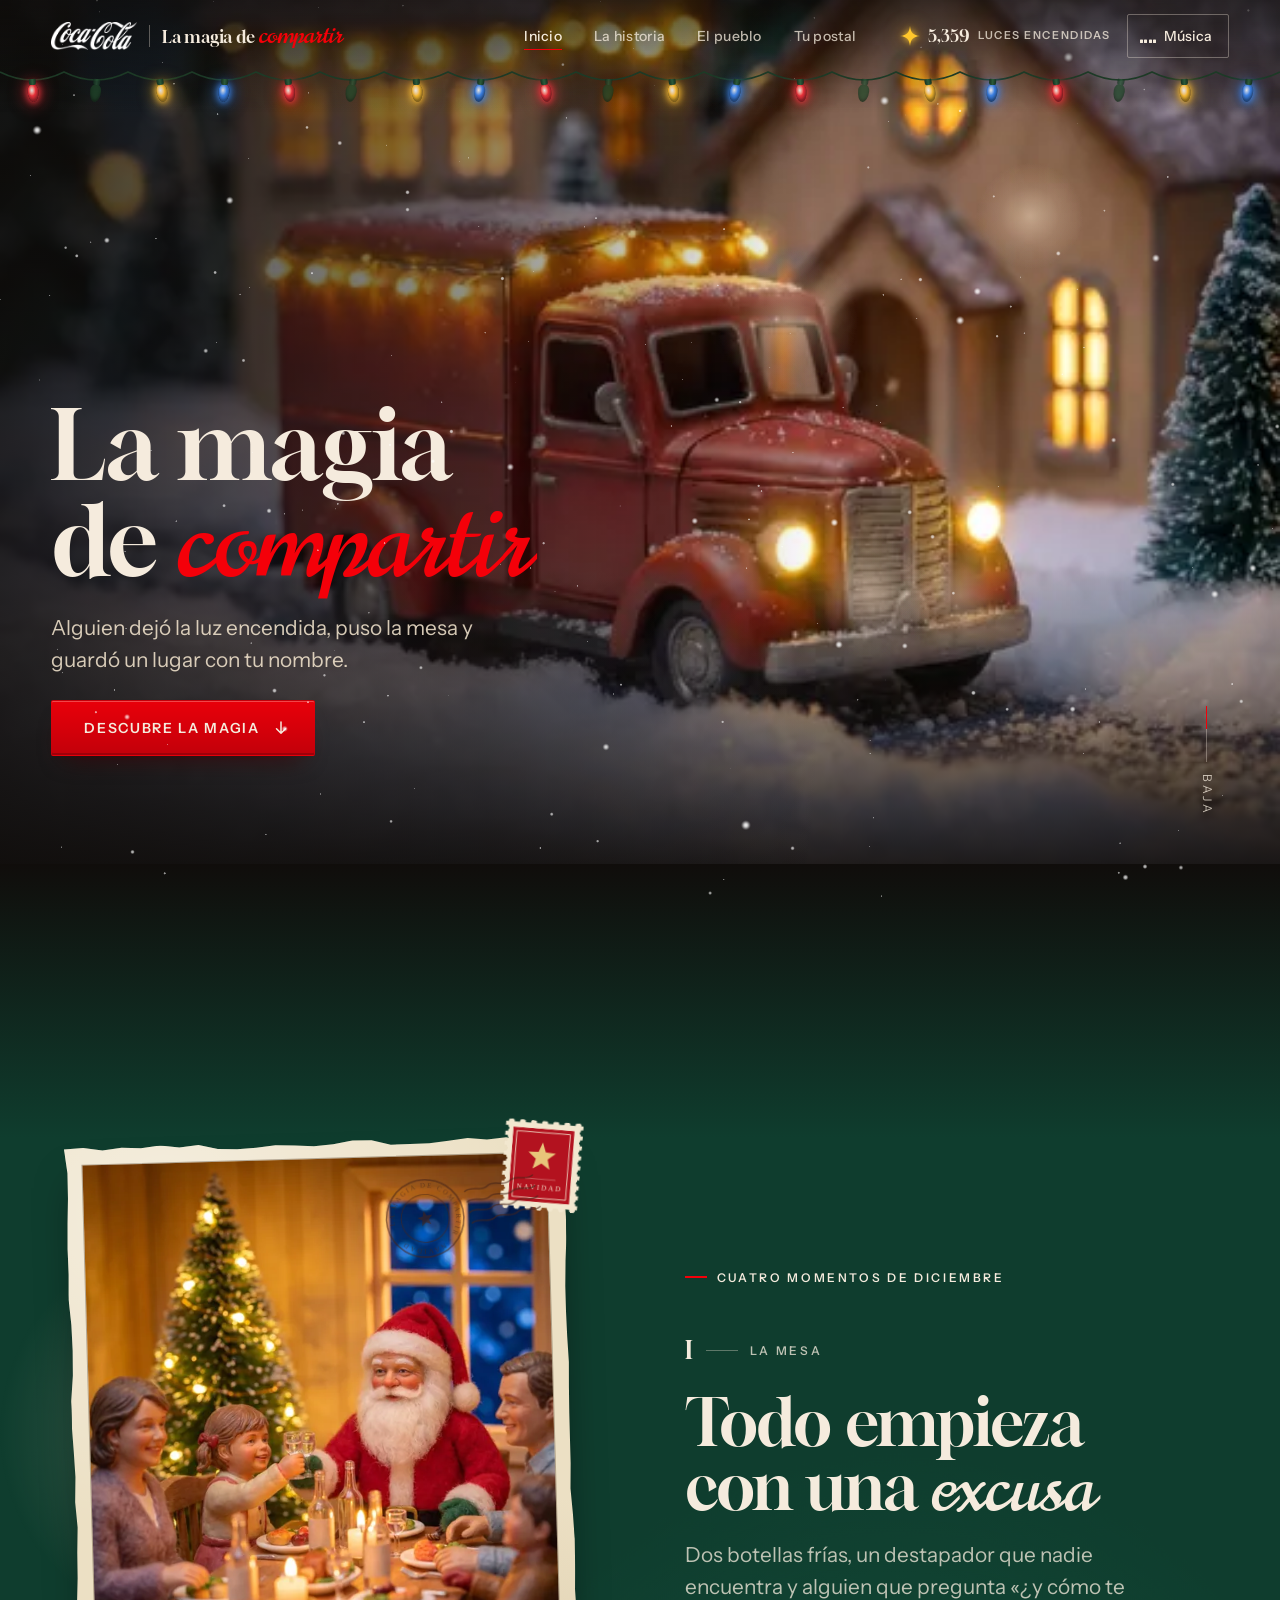
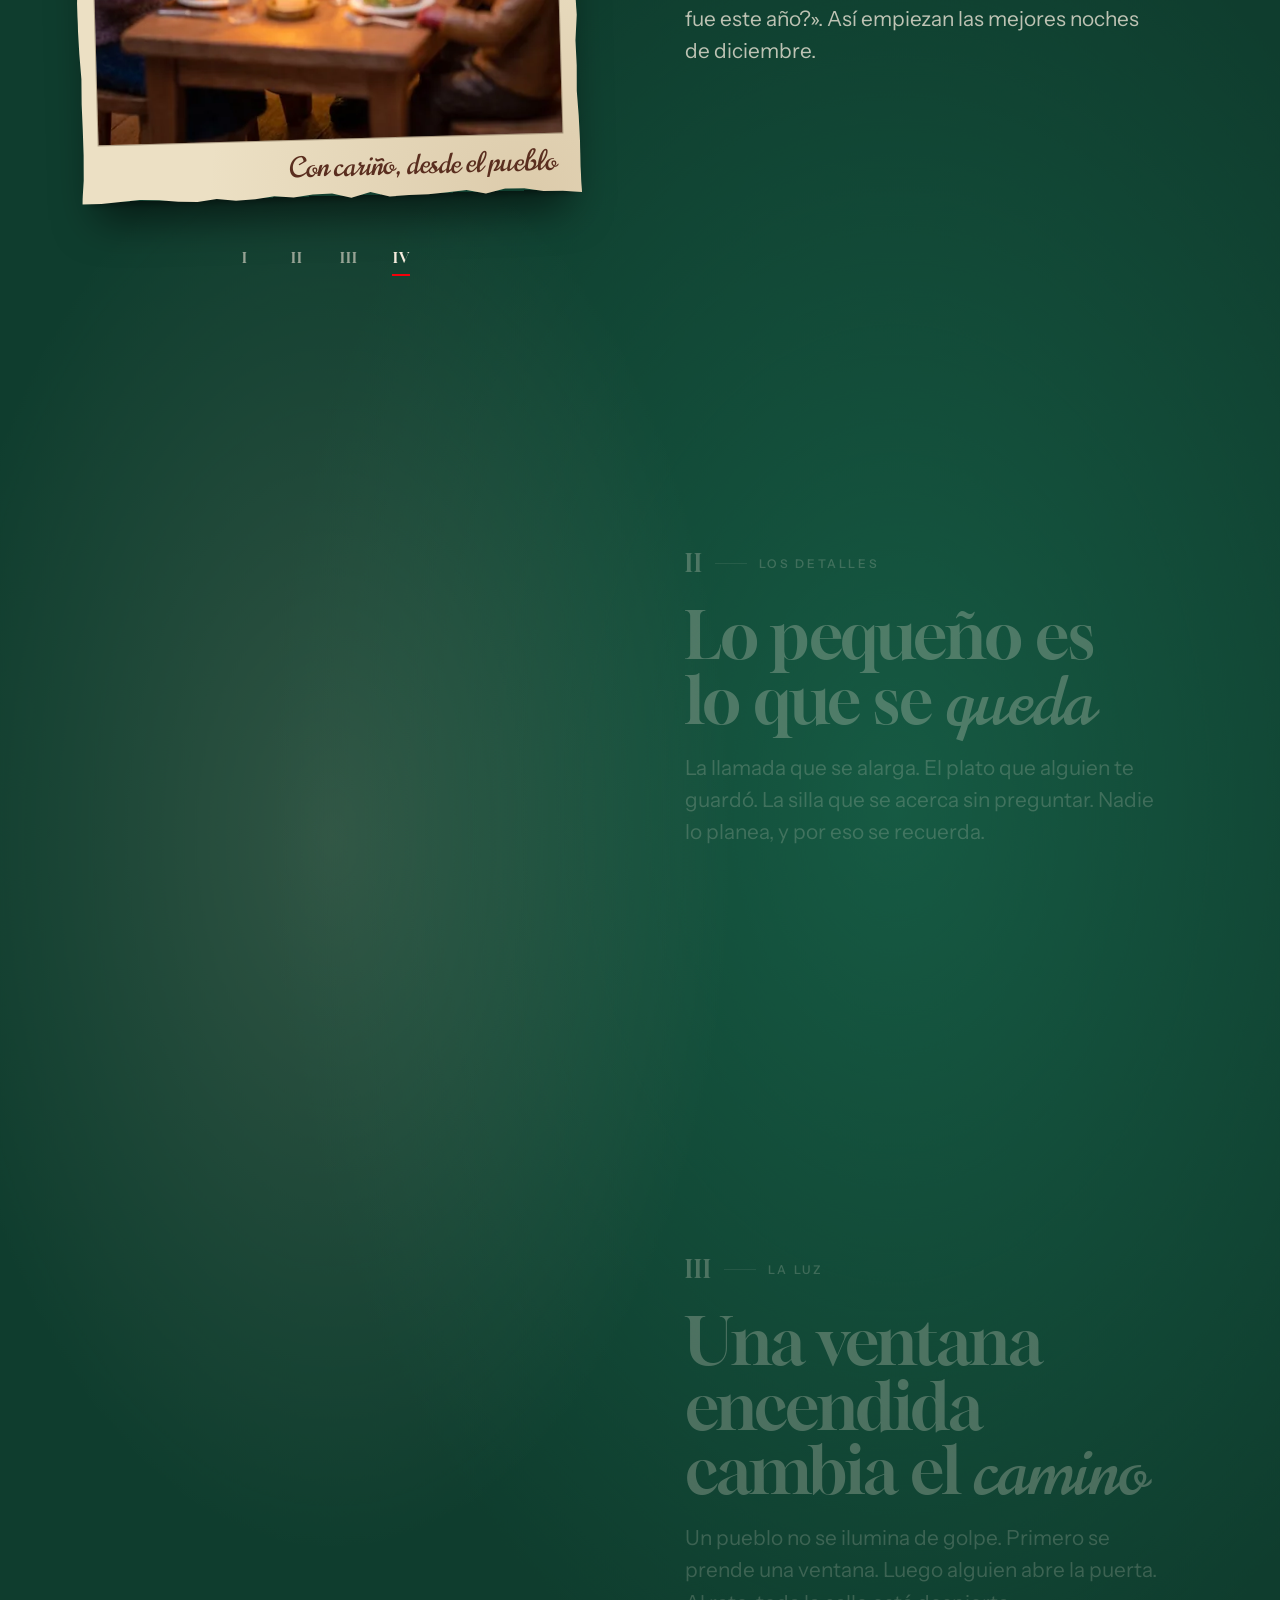
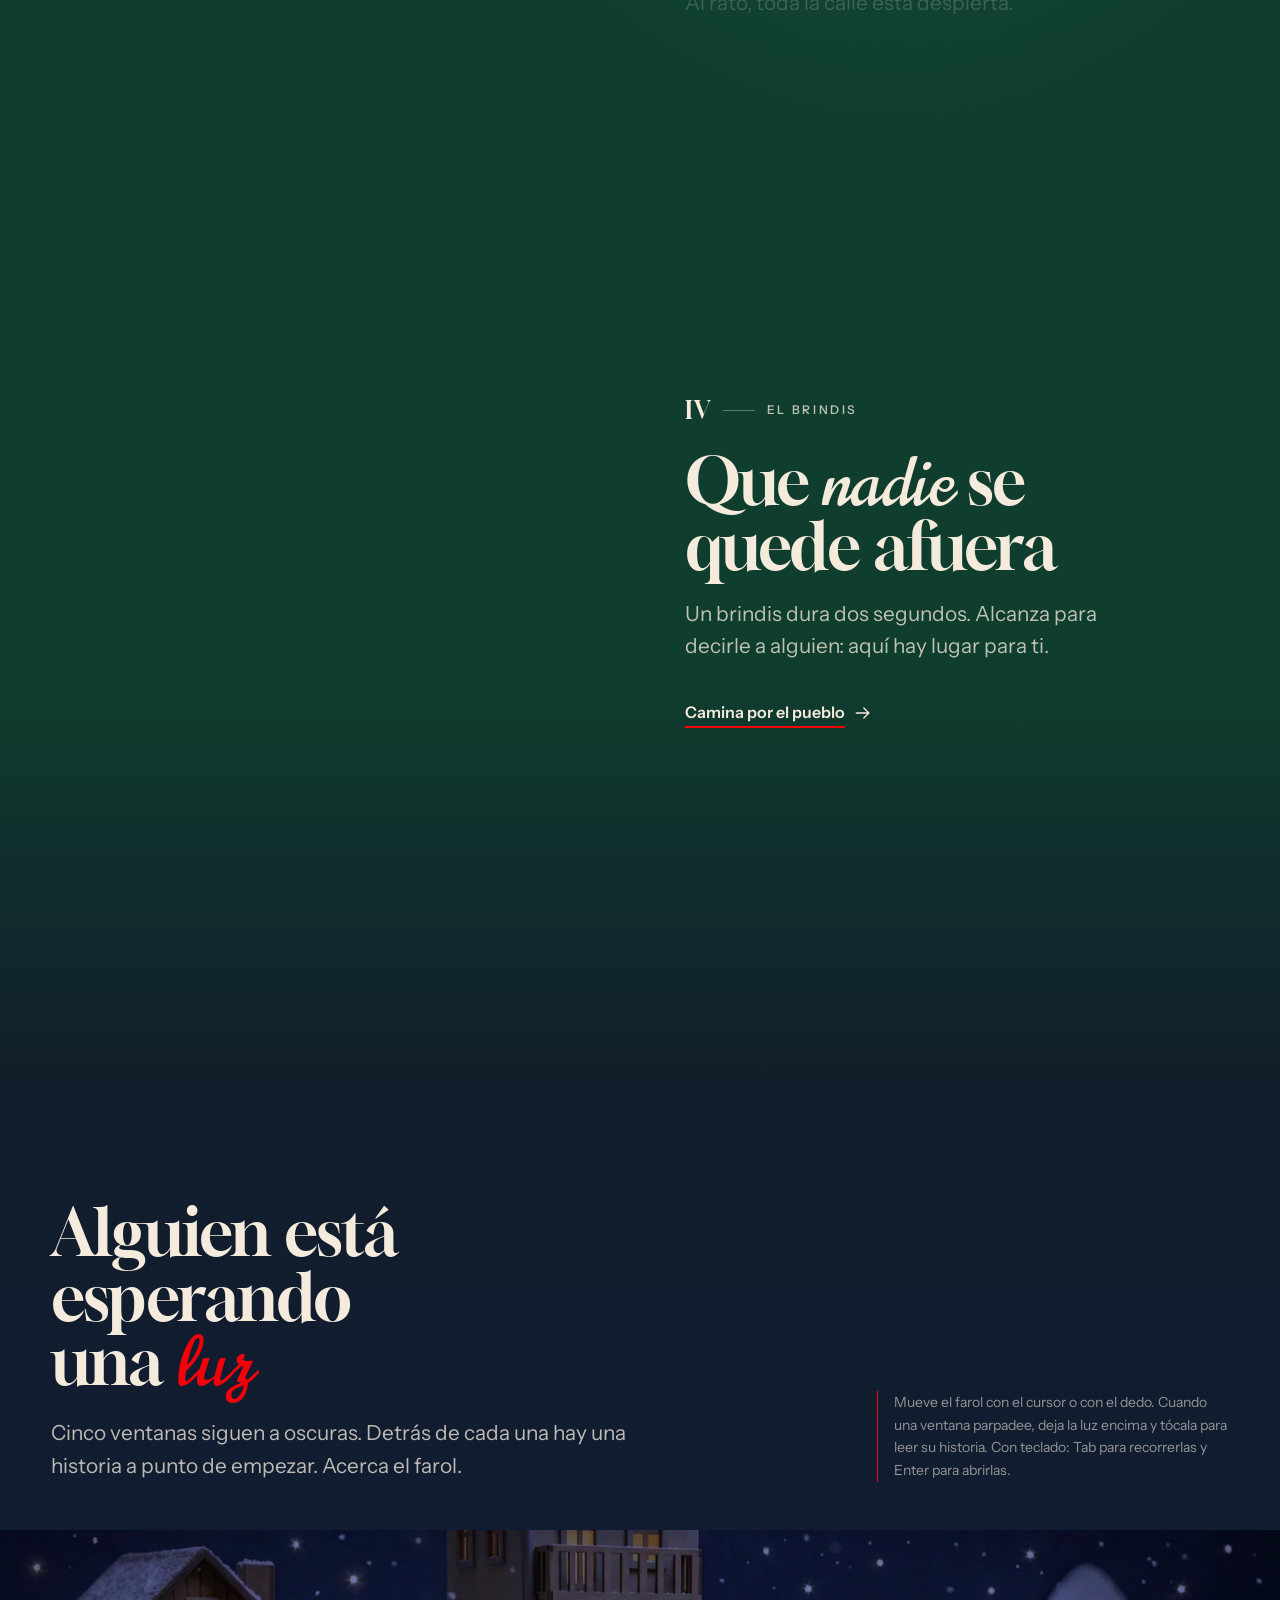
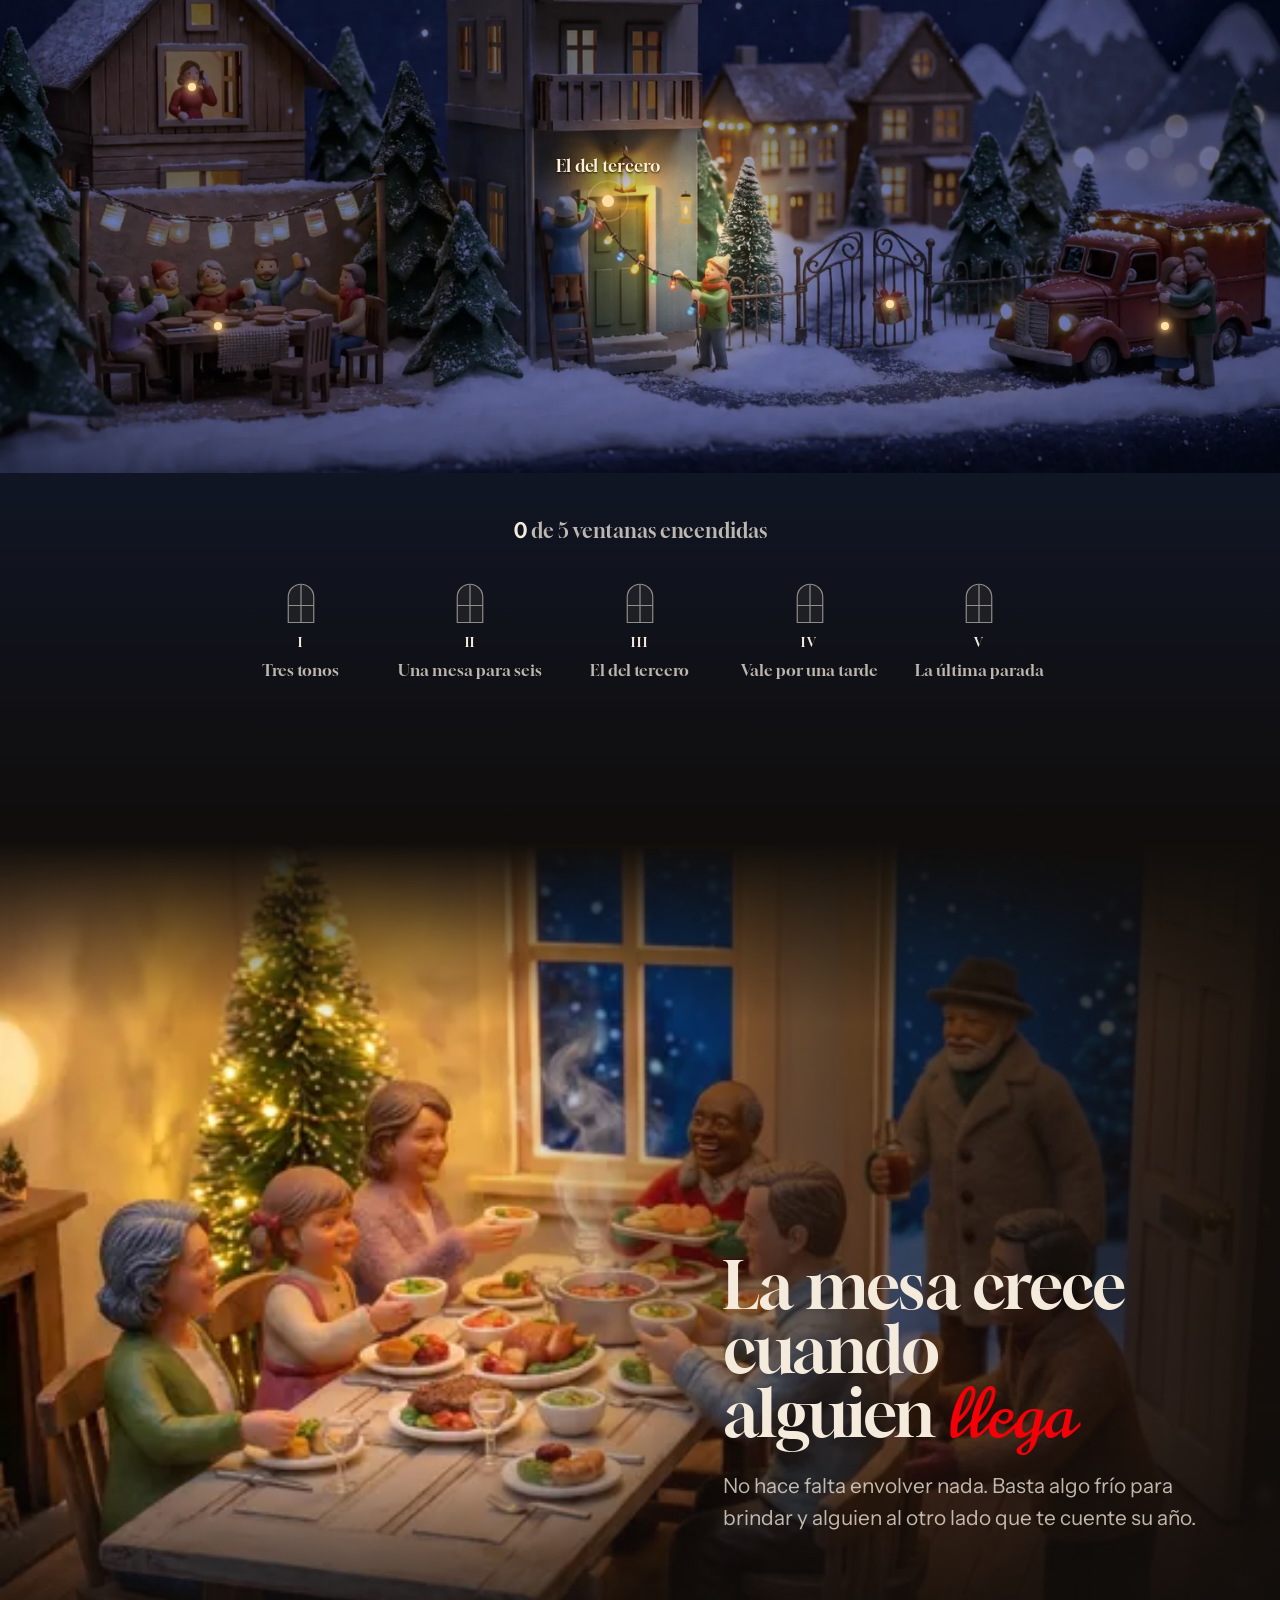
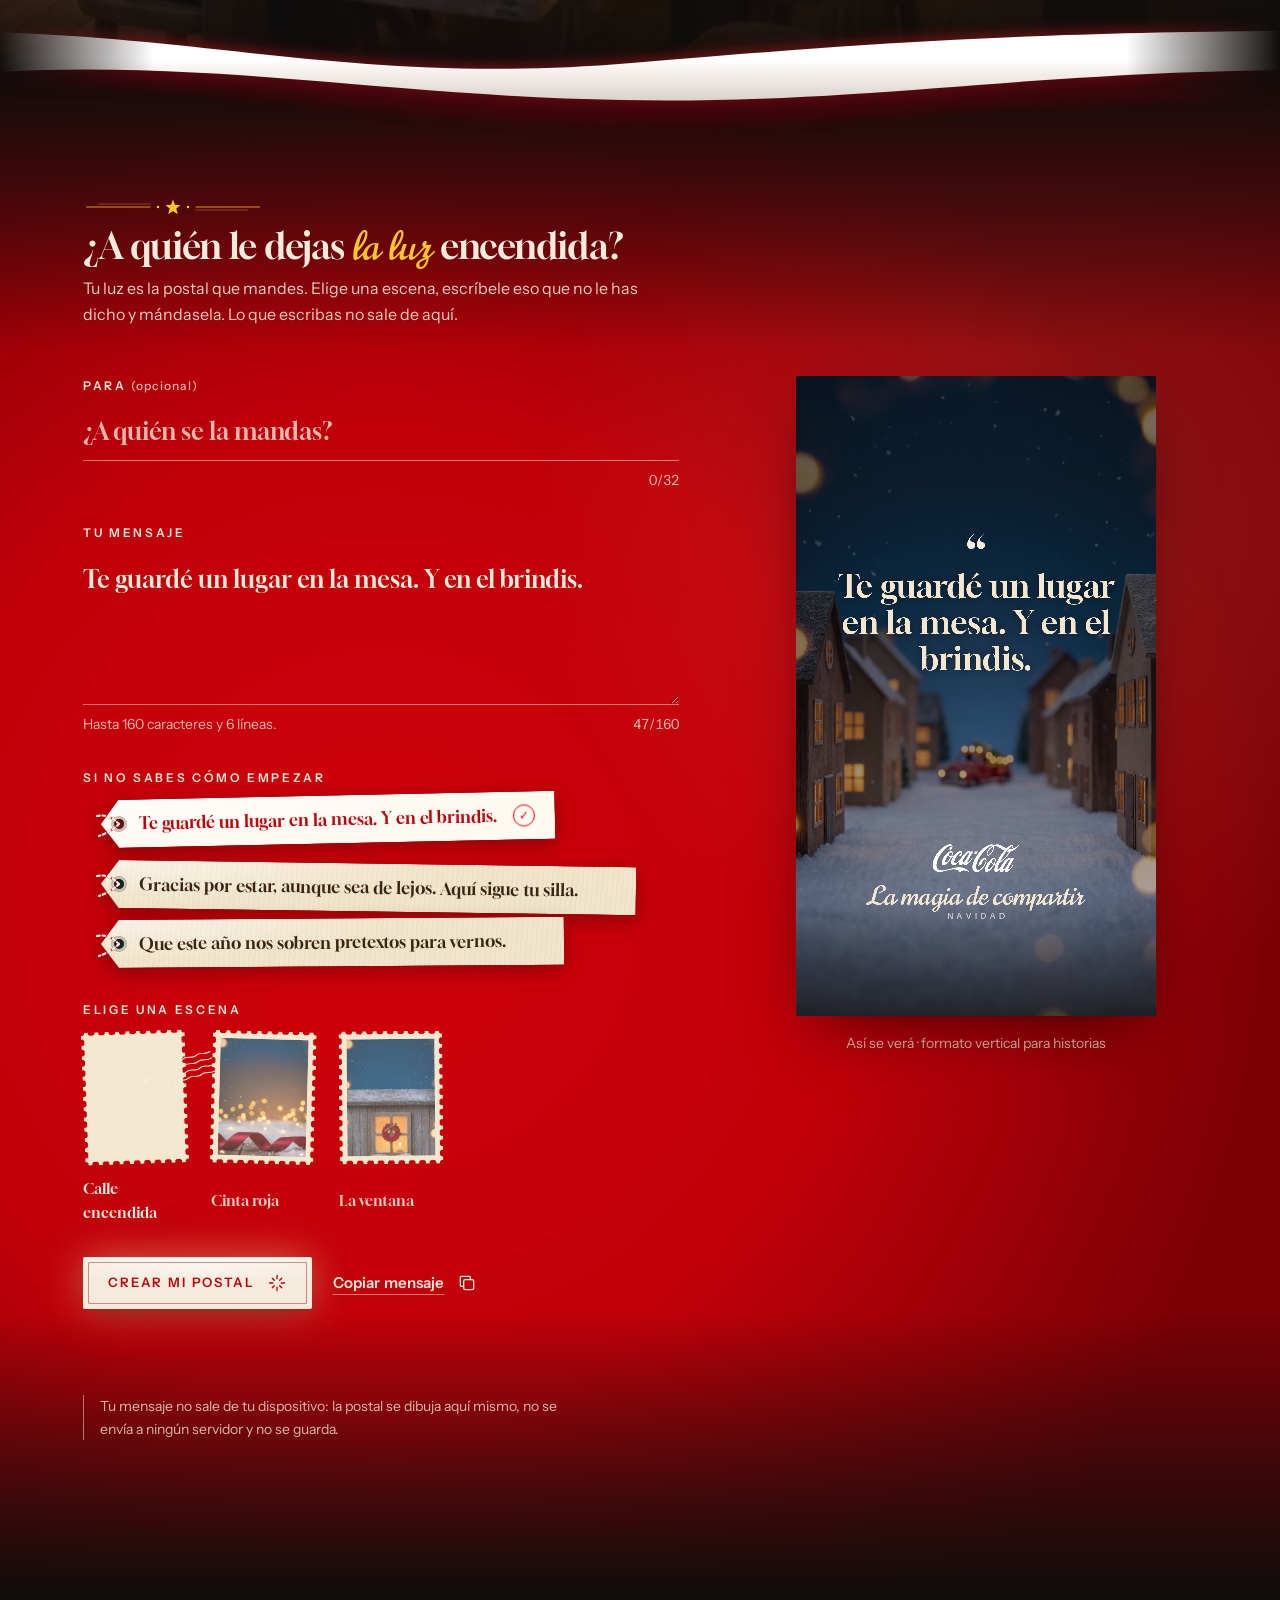
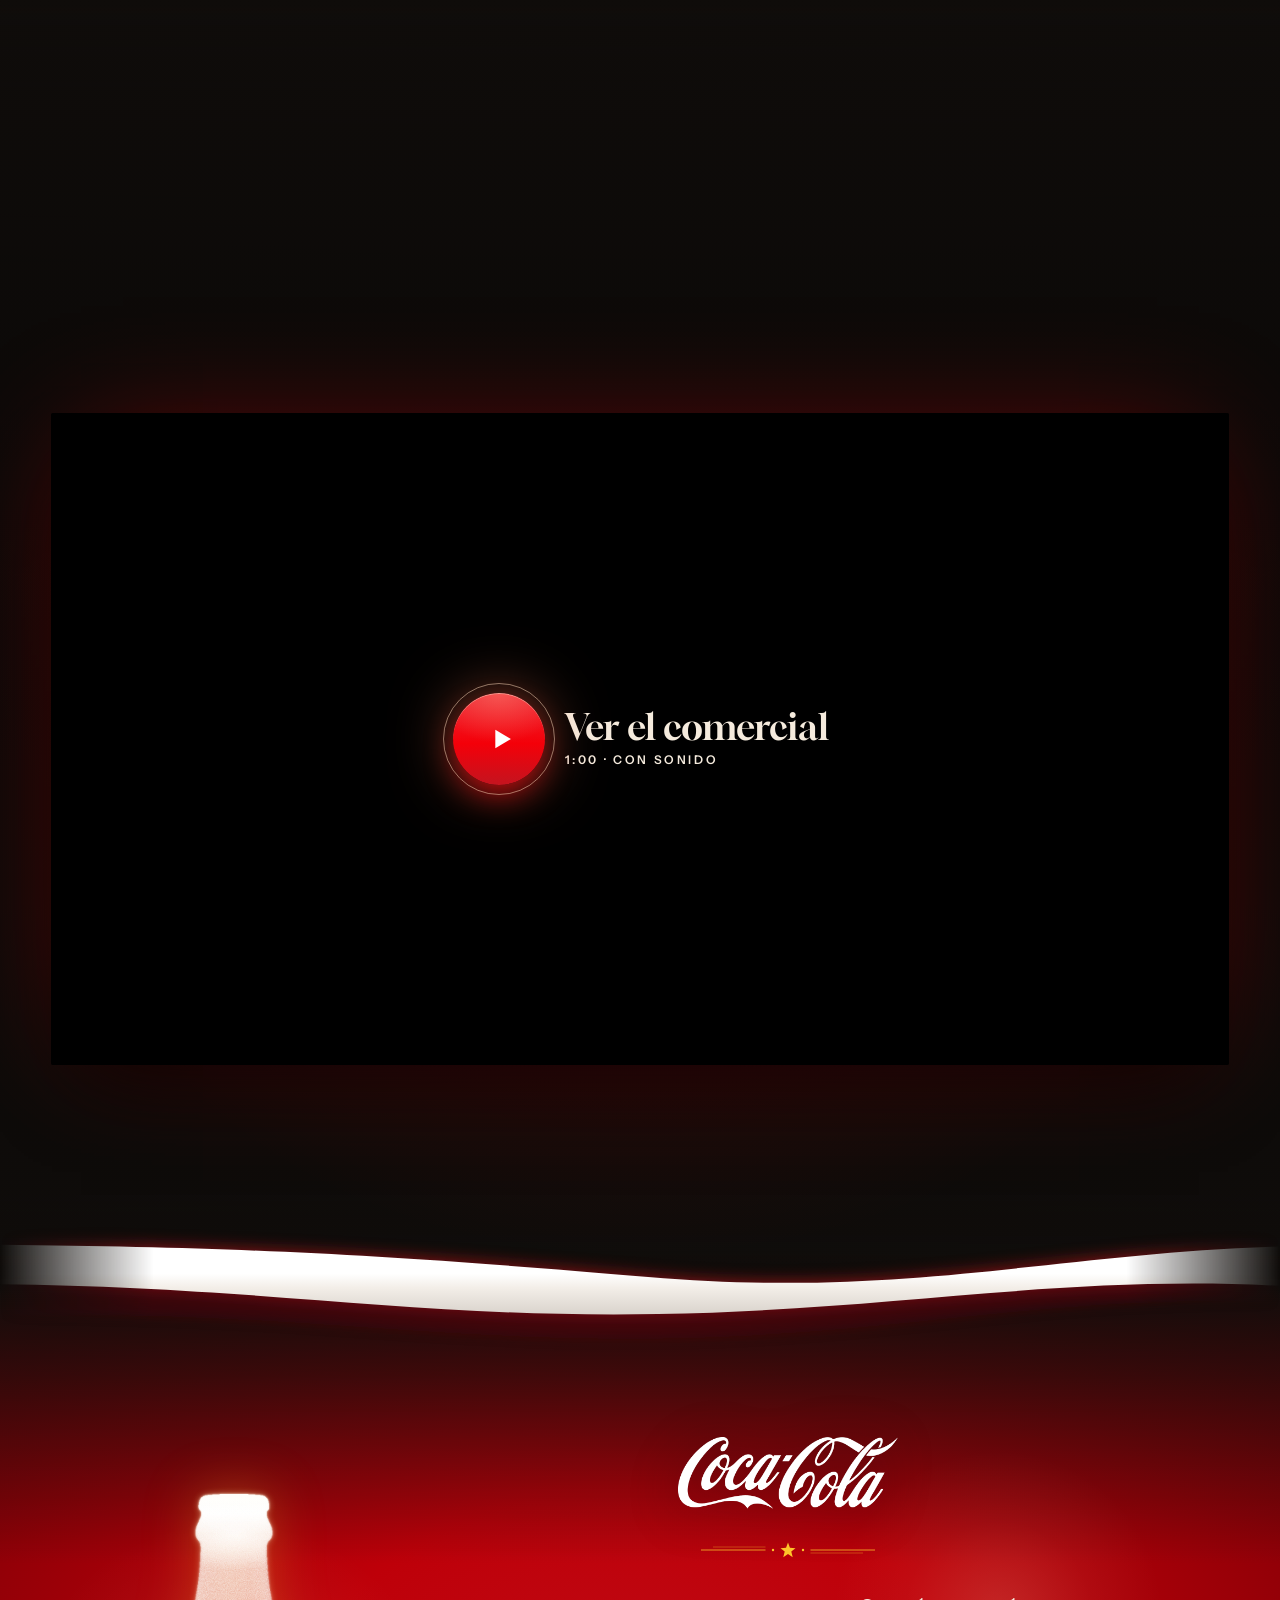
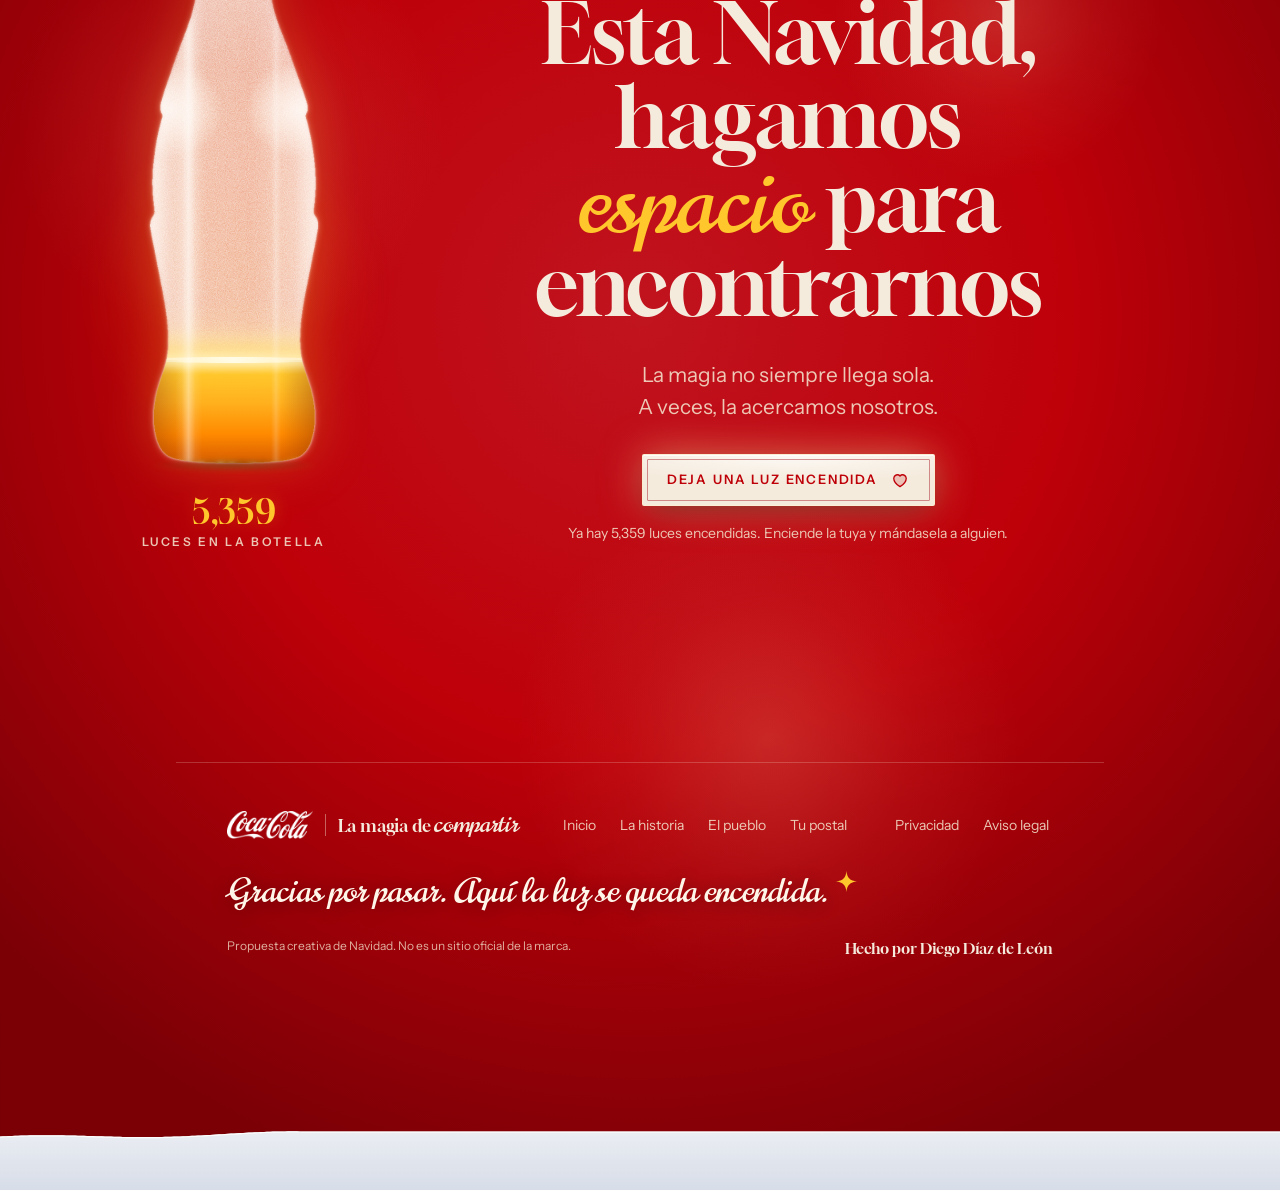
==== commit c44827fd: "Add files via upload" ====
--- a/index.html
+++ b/index.html
@@ -50,9 +50,11 @@
     />
 
     <style>html,body{color:#f7ebdd;background:#100d0b;margin:0;font-family:Segoe UI,system-ui,sans-serif}.boot{text-align:center;box-sizing:border-box;place-items:center;min-height:100svh;padding:24px;display:grid}.boot h1{margin:0 0 20px;font-family:Georgia,Times New Roman,serif;font-size:clamp(2.5rem,9vw,5rem);font-weight:400;line-height:1}.boot p{color:#f7ebddcc;max-width:32rem;margin:0 auto;line-height:1.6}.boot-help{opacity:0;animation:.6s 8s forwards boot-help;margin-top:24px!important}@keyframes boot-help{to{opacity:1}}</style>
-    <script type="module" crossorigin src="./assets/index-C35kalqQ.js"></script>
-    <link rel="stylesheet" crossorigin href="./assets/index-C3HM0ZDE.css">
+    <script type="module" crossorigin src="./assets/index-CHzUS0oh.js"></script>
+    <link rel="stylesheet" crossorigin href="./assets/index-EpdLnpA7.css">
       <meta name="robots" content="noindex, nofollow" />
+    <link rel="preload" as="font" type="font/woff2" href="./assets/gloock-latin-400-normal-3dTk9V3B.woff2" crossorigin="">
+    <link rel="preload" as="font" type="font/woff2" href="./assets/norican-latin-400-normal-D39OXl6f.woff2" crossorigin="">
   </head>
   <body>
     <div id="root">
--- a/assets/index-EpdLnpA7.css
+++ b/assets/index-EpdLnpA7.css
@@ -0,0 +1 @@
+@font-face{font-family:Norican;font-style:normal;font-display:swap;font-weight:400;src:url(./norican-latin-ext-400-normal-pdkwJBgQ.woff2)format("woff2"),url(./norican-latin-ext-400-normal-B0BqjaTA.woff)format("woff");unicode-range:U+100-2BA,U+2BD-2C5,U+2C7-2CC,U+2CE-2D7,U+2DD-2FF,U+304,U+308,U+329,U+1D00-1DBF,U+1E00-1E9F,U+1EF2-1EFF,U+2020,U+20A0-20AB,U+20AD-20C0,U+2113,U+2C60-2C7F,U+A720-A7FF}@font-face{font-family:Norican;font-style:normal;font-display:swap;font-weight:400;src:url(./norican-latin-400-normal-D39OXl6f.woff2)format("woff2"),url(./norican-latin-400-normal-s8pV6QPu.woff)format("woff");unicode-range:U+??,U+131,U+152-153,U+2BB-2BC,U+2C6,U+2DA,U+2DC,U+304,U+308,U+329,U+2000-206F,U+20AC,U+2122,U+2191,U+2193,U+2212,U+2215,U+FEFF,U+FFFD}@font-face{font-family:Instrument Sans Variable;font-style:normal;font-display:swap;font-weight:400 700;src:url(./instrument-sans-latin-ext-wght-normal-B5bTHO_g.woff2)format("woff2-variations");unicode-range:U+100-2BA,U+2BD-2C5,U+2C7-2CC,U+2CE-2D7,U+2DD-2FF,U+304,U+308,U+329,U+1D00-1DBF,U+1E00-1E9F,U+1EF2-1EFF,U+2020,U+20A0-20AB,U+20AD-20C0,U+2113,U+2C60-2C7F,U+A720-A7FF}@font-face{font-family:Instrument Sans Variable;font-style:normal;font-display:swap;font-weight:400 700;src:url(./instrument-sans-latin-wght-normal-BbzFLZTg.woff2)format("woff2-variations");unicode-range:U+??,U+131,U+152-153,U+2BB-2BC,U+2C6,U+2DA,U+2DC,U+304,U+308,U+329,U+2000-206F,U+20AC,U+2122,U+2191,U+2193,U+2212,U+2215,U+FEFF,U+FFFD}@font-face{font-family:Titular;font-style:normal;font-weight:400;font-display:swap;src:url(./gloock-latin-400-normal-3dTk9V3B.woff2)format("woff2");unicode-range:U+??,U+131,U+152-153,U+2BB-2BC,U+2C6,U+2DA,U+2DC,U+304,U+308,U+329,U+2000-206F,U+20AC,U+2122,U+2191,U+2193,U+2212,U+2215,U+FEFF,U+FFFD}@font-face{font-family:Titular;font-style:normal;font-weight:400;font-display:swap;src:url(./gloock-latin-ext-400-normal-B4R8XxiG.woff2)format("woff2");unicode-range:U+100-2BA,U+2BD-2C5,U+2C7-2CC,U+2CE-2D7,U+2DD-2FF,U+1D00-1DBF,U+1E00-1E9F,U+1EF2-1EFF,U+2020,U+20A0-20AB,U+20AD-20C0,U+2113,U+2C60-2C7F,U+A720-A7FF}:root{--red:#f40009;--cream:#f5ebdd;--green-deep:#0f3d2e;--night:#100d0b;--yellow:#ffc72c;--c-red:var(--red);--c-red-deep:#a8000a;--c-ink:var(--night);--c-cream:var(--cream);--c-forest:#0c2a21;--c-pine:var(--green-deep);--c-pine-light:#165a43;--c-pine-deep:#0a2c21;--c-snow:#fff;--c-night:#121e2b;--c-red-block:#be0009;--c-red-block-deep:#7a0006;--c-bg:var(--c-ink);--c-text:var(--c-cream);--c-text-muted:#f5ebddc2;--c-text-faint:#f5ebdd94;--c-line:#f5ebdd29;--c-line-strong:#f5ebdd57;--c-surface:#17120f;--c-surface-raised:#1f1915;--c-focus:var(--c-cream);--c-error:#ff9f8f;--font-display:"Titular", "Bodoni 72", Didot, "Times New Roman", serif;--font-script:"Norican", "Snell Roundhand", "Segoe Script", cursive;--font-hand:var(--font-script);--font-body:"Instrument Sans Variable", "Segoe UI", system-ui, sans-serif;--script-scale:1.08;--fs-hero:clamp(3.25rem, 1.4rem + 8.4vw, 6rem);--fs-display:clamp(2.5rem, 1.3rem + 5vw, 5.25rem);--fs-h2:clamp(2.125rem, 1.3rem + 3.4vw, 4.25rem);--fs-h3:clamp(1.5rem, 1.15rem + 1.4vw, 2.25rem);--fs-lead:clamp(1.0625rem, .98rem + .4vw, 1.3125rem);--fs-body:1rem;--fs-small:.875rem;--fs-label:.75rem;--lh-tight:1;--lh-heading:1.06;--lh-body:1.62;--tracking-display:-.012em;--tracking-label:.22em;--sp-1:4px;--sp-2:8px;--sp-3:12px;--sp-4:16px;--sp-5:20px;--sp-6:24px;--sp-8:32px;--sp-10:40px;--sp-12:48px;--sp-16:64px;--sp-20:80px;--sp-24:96px;--sp-32:128px;--section-pad:clamp(var(--sp-20), 12vw, 176px);--gutter:clamp(var(--sp-4), 4vw, var(--sp-16));--r-xs:2px;--r-sm:4px;--r-md:8px;--r-lg:16px;--r-pill:999px;--shadow-panel:0 24px 64px -24px #000000b3;--shadow-glow:0 0 48px 4px #ffe4c84d;--ease-out:cubic-bezier(.22, 1, .36, 1);--ease-in-out:cubic-bezier(.65, 0, .35, 1);--dur-fast:.16s;--dur-base:.28s;--dur-slow:.64s;--dur-cinematic:1.4s;--w-text:36rem;--w-content:76rem;--w-wide:100rem;--z-base:0;--z-scene:1;--z-overlay:10;--z-points:20;--z-panel:40;--z-nav:60;--z-sheet:70;--z-dialog:80;--z-skip:100;--safe-top:env(safe-area-inset-top,0px);--safe-bottom:env(safe-area-inset-bottom,0px);--safe-left:env(safe-area-inset-left,0px);--safe-right:env(safe-area-inset-right,0px);--nav-h:72px}@media (max-width:767px){:root{--nav-h:60px}}*,:before,:after{box-sizing:border-box}html{-webkit-text-size-adjust:100%;-moz-text-size-adjust:100%;text-size-adjust:100%;background:var(--c-bg);--lightningcss-light: ;--lightningcss-dark:initial;color-scheme:dark}@media (prefers-reduced-motion:no-preference){html{scroll-behavior:smooth}}body{background:var(--c-bg);min-height:100svh;color:var(--c-text);font-family:var(--font-body);font-size:var(--fs-body);line-height:var(--lh-body);font-optical-sizing:auto;font-synthesis:none;-webkit-font-smoothing:antialiased;-moz-osx-font-smoothing:grayscale;-webkit-tap-highlight-color:transparent;margin:0;overflow-x:clip}img,svg,canvas,picture{max-width:100%;display:block}img,video,canvas,picture{-webkit-user-drag:none;-webkit-touch-callout:none;-webkit-user-select:none;user-select:none}button,input,textarea,select{font:inherit;color:inherit}button{cursor:pointer}a{color:inherit}h1,h2,h3,p,figure,ol,ul{margin:0}ol,ul{padding:0;list-style:none}.display{font-family:var(--font-display);font-optical-sizing:auto;font-synthesis:none;letter-spacing:var(--tracking-display);font-weight:400;line-height:var(--lh-tight);text-wrap:balance}.display em,.display-em{font-family:var(--font-script);font-style:normal;font-weight:400;font-size:calc(1em * var(--script-scale));letter-spacing:0;color:var(--accent-em,var(--c-cream));line-height:.8}.eyebrow{font-family:var(--font-body);font-size:var(--fs-label);letter-spacing:var(--tracking-label);text-transform:uppercase;color:var(--c-cream);font-weight:560}.eyebrow:before{content:"";vertical-align:.3em;background:var(--accent-line,var(--c-red));width:22px;height:2px;margin-right:10px;display:inline-block}.lead{font-size:var(--fs-lead);color:var(--c-text-muted);max-width:var(--w-text);text-wrap:pretty;line-height:1.55}section[id]{scroll-margin-top:0}:focus-visible{outline:3px solid var(--c-focus);outline-offset:3px;border-radius:var(--r-sm)}:focus:not(:focus-visible){outline:none}::selection{background:var(--c-red);color:var(--c-snow)}html{scrollbar-color:#f4000999 var(--c-ink);accent-color:var(--c-red);caret-color:var(--c-red)}.visually-hidden{clip:rect(0 0 0 0);white-space:nowrap;border:0;width:1px;height:1px;margin:-1px;padding:0;overflow:hidden;position:absolute!important}.skip-link{top:calc(var(--sp-3) + var(--safe-top));left:var(--sp-3);z-index:var(--z-skip);padding:var(--sp-3) var(--sp-5);background:var(--c-cream);color:var(--c-ink);border-radius:var(--r-xs);transition:transform var(--dur-base) var(--ease-out);font-weight:600;text-decoration:none;position:fixed;transform:translateY(-200%)}.skip-link:focus-visible{transform:translateY(0)}@media (prefers-reduced-motion:reduce){*,:before,:after{transition-duration:.01ms!important;animation-duration:.01ms!important;animation-iteration-count:1!important}}@keyframes pulse-ring{0%{opacity:.85;transform:scale(.7)}80%,to{opacity:0;transform:scale(1.9)}}@keyframes flicker{0%,to{opacity:1}40%{opacity:.82}60%{opacity:.94}}@keyframes scroll-cue{0%{transform:translateY(-100%)}to{transform:translateY(220%)}}@keyframes drift{0%,to{transform:translate(0,0)}50%{transform:translateY(-6px)}}._canvas_14qqj_1{pointer-events:none;width:100%;height:100%;position:absolute;inset:0}._layer_1u8pv_3{transition:opacity .8s var(--ease-out);z-index:calc(var(--z-nav) - 1);width:100%;height:100vh;pointer-events:none;height:100lvh;position:fixed;top:0;left:0}html[data-video-playing] ._layer_1u8pv_3{opacity:0}._logo_13xzq_1{align-items:center;gap:var(--sp-3);color:var(--c-cream);display:inline-flex}._brand_13xzq_15{width:auto;height:28px}._divider_13xzq_25{background:var(--c-line-strong);width:1px;height:22px}._mark_13xzq_37{flex:none;width:34px;height:34px}._word_13xzq_49{font-family:var(--font-display);font-optical-sizing:auto;letter-spacing:-.01em;white-space:nowrap;font-size:1.0625rem;font-weight:500;line-height:1}._word_13xzq_49 em{font-family:var(--font-script);color:var(--c-red);font-size:1.45em;font-style:normal;line-height:.8}._logo_13xzq_1[data-tone=cream] ._word_13xzq_49 em{color:var(--c-cream)}@media (max-width:380px){._word_13xzq_49{font-size:.9375rem}}@media (max-width:479px){:is(._logo_13xzq_1:has(._brand_13xzq_15) ._divider_13xzq_25,._logo_13xzq_1:has(._brand_13xzq_15) ._word_13xzq_49){display:none}}._counter_1s7xw_3{align-items:center;gap:var(--sp-2);min-height:44px;padding:0 var(--sp-2);color:var(--c-cream);white-space:nowrap;margin:0;display:inline-flex;position:relative}._star_1s7xw_27{width:20px;height:20px;color:var(--yellow);place-items:center;display:grid}._star_1s7xw_27 svg{fill:currentColor;filter:drop-shadow(0 0 3px #ffc72cf2)drop-shadow(0 0 9px #ffaa148c);width:100%;height:100%;animation:_twinkle_1s7xw_1 3.2s var(--ease-in-out) infinite}._number_1s7xw_59{font-family:var(--font-display);font-variant-numeric:tabular-nums;font-size:1.0625rem;line-height:1.3;display:inline-grid;position:relative;overflow:hidden}._digits_1s7xw_79{grid-area:1/1;display:block}._digits_1s7xw_79[data-roll]{animation:_roll-in_1s7xw_1 .38s var(--ease-out)}@keyframes _roll-in_1s7xw_1{0%{opacity:0;transform:translateY(70%)}to{opacity:1;transform:none}}._label_1s7xw_121{letter-spacing:.14em;text-transform:uppercase;color:var(--c-text-muted);font-size:.6875rem;font-weight:600}._star_1s7xw_27[data-pulse] svg{animation:_arrive_1s7xw_1 .9s var(--ease-out)}._ring_1s7xw_147{left:calc(var(--sp-2) + 9px);width:10px;height:10px;animation:_ring_1s7xw_147 .9s var(--ease-out) forwards;pointer-events:none;border-radius:50%;margin:-5px 0 0 -5px;position:absolute;top:50%;box-shadow:0 0 0 2px #ffc72cf2}@keyframes _twinkle_1s7xw_1{0%,to{filter:drop-shadow(0 0 3px #ffc72ce6)drop-shadow(0 0 8px #ffaa1473);transform:scale(1)rotate(0)}50%{filter:drop-shadow(0 0 5px #ffd65a)drop-shadow(0 0 14px #ffaa14bf);transform:scale(1.14)rotate(12deg)}}@keyframes _arrive_1s7xw_1{0%{transform:scale(1)}30%{filter:drop-shadow(0 0 10px #ffe2a0)drop-shadow(0 0 22px #ffbe5ae6);transform:scale(1.9)rotate(45deg)}to{transform:scale(1)rotate(0)}}@keyframes _ring_1s7xw_147{0%{opacity:1;transform:scale(1)}to{opacity:0;transform:scale(5)}}@media (max-width:1279px){._label_1s7xw_121{display:none}}@media (prefers-reduced-motion:reduce){._star_1s7xw_27 svg,._star_1s7xw_27[data-pulse] svg,._digits_1s7xw_79[data-roll]{animation:none}._ring_1s7xw_147{display:none}}._toggle_woq4x_1{align-items:center;gap:var(--sp-2);min-width:44px;min-height:44px;padding:0 var(--sp-4) 0 var(--sp-3);border:1px solid var(--c-line-strong);border-radius:var(--r-xs);color:var(--c-cream);transition:border-color var(--dur-base) var(--ease-out), background-color var(--dur-base) var(--ease-out);background:0 0;font-size:.875rem;font-weight:500;display:inline-flex}._toggle_woq4x_1[aria-pressed=true]{border-color:var(--c-red);background:#f4000924}@media (hover:hover) and (pointer:fine){._toggle_woq4x_1:hover{border-color:var(--c-cream)}}._bars_woq4x_61{align-items:flex-end;gap:2px;width:16px;height:14px;display:inline-flex}._bars_woq4x_61 span{transform-origin:bottom;height:100%;transition:transform var(--dur-base) var(--ease-out);background:currentColor;border-radius:1px;flex:1;transform:scaleY(.25)}._bars_woq4x_61[data-on]{color:var(--c-cream)}._bars_woq4x_61[data-on] span{animation:_eq_woq4x_1 1.1s var(--ease-in-out) infinite alternate}._bars_woq4x_61[data-on] span:nth-child(2){animation-delay:-.4s}._bars_woq4x_61[data-on] span:nth-child(3){animation-delay:-.8s}._bars_woq4x_61[data-on] span:nth-child(4){animation-delay:-.2s}@keyframes _eq_woq4x_1{0%{transform:scaleY(.3)}to{transform:scaleY(1)}}@media (prefers-reduced-motion:reduce){._bars_woq4x_61[data-on] span{animation:none;transform:scaleY(.8)}}@media (max-width:479px){._label_woq4x_171{display:none}._toggle_woq4x_1{justify-content:center;width:44px;padding:0}}._lights_xjurf_3{pointer-events:none;height:38px;position:absolute;top:100%;left:0;right:0}._wire_xjurf_21{width:100%;height:20px;position:absolute;inset:0 0 auto;overflow:visible}._wire_xjurf_21 path{fill:none;stroke:#1d3a26;stroke-width:1.6px}._bulb_xjurf_51{width:11px;height:18px;transform:rotate(var(--tilt));transform-origin:50% 0;background:color-mix(in srgb, var(--c) 35%, #1a1412);opacity:.7;border-radius:50% 50% 48% 48%/38% 38% 62% 62%;margin-left:-5.5px;transition:background-color .14s linear,box-shadow .14s linear,opacity .14s linear;position:absolute;top:12px;box-shadow:inset 0 -2px 3px #00000073}._bulb_xjurf_51:before{content:"";background:linear-gradient(90deg,#14301f,#2c5a3a,#14301f);border-radius:1px 1px 2px 2px;width:7px;height:6px;position:absolute;top:-5px;left:2px}._bulb_xjurf_51[data-on]{opacity:1;background:radial-gradient(60% 55% at 40% 35%, #ffffffd9, var(--c) 55%, color-mix(in srgb, var(--c) 70%, #000));box-shadow:0 0 6px 1px var(--c), 0 0 16px 3px color-mix(in srgb, var(--c) 60%, transparent), inset 0 -2px 3px #00000040}@media (max-width:767px){._lights_xjurf_3{height:32px}._bulb_xjurf_51{width:9px;height:15px;margin-left:-4.5px;top:11px}._bulb_xjurf_51:before{width:6px;left:1.5px}}._bar_18cn7_1{z-index:var(--z-nav);justify-content:space-between;align-items:center;gap:var(--sp-6);height:calc(var(--nav-h) + var(--safe-top));padding:var(--safe-top) calc(var(--gutter) + var(--safe-right)) 0 calc(var(--gutter) + var(--safe-left));transition:background-color var(--dur-slow) var(--ease-out);display:flex;position:fixed;inset:0 0 auto}._bar_18cn7_1:before{content:"";z-index:-1;pointer-events:none;transition:opacity var(--dur-slow) var(--ease-out);background:linear-gradient(#100d0ba6,#0000);position:absolute;inset:0 0 -40px}._solid_18cn7_25{background-color:#100d0beb}._solid_18cn7_25:before{opacity:0}._actions_18cn7_33{align-items:center;gap:var(--sp-2);display:flex}._brand_18cn7_39{align-items:center;min-height:44px;text-decoration:none;display:inline-flex}._desktopNav_18cn7_46{margin-left:auto}._list_18cn7_50{gap:var(--sp-2);display:flex}._link_18cn7_55{min-height:44px;padding:0 var(--sp-3);white-space:nowrap;letter-spacing:.02em;color:var(--c-text-muted);transition:color var(--dur-base) var(--ease-out);align-items:center;font-size:.875rem;font-weight:500;text-decoration:none;display:inline-flex;position:relative}._link_18cn7_55:after{content:"";left:var(--sp-3);right:var(--sp-3);background:var(--c-red);transform-origin:0;height:1px;transition:transform var(--dur-base) var(--ease-out);position:absolute;bottom:8px;transform:scaleX(0)}._link_18cn7_55[aria-current=true]{color:var(--c-cream)}._link_18cn7_55[aria-current=true]:after{transform:scaleX(1)}@media (hover:hover) and (pointer:fine){._link_18cn7_55:hover{color:var(--c-cream)}}._iconButton_18cn7_97{justify-content:center;align-items:center;gap:var(--sp-2);min-width:44px;min-height:44px;padding:0 var(--sp-3);border:1px solid var(--c-line-strong);border-radius:var(--r-xs);color:var(--c-cream);background:0 0;display:inline-flex}._menuButton_18cn7_111{display:none}._menuLabel_18cn7_115{font-size:.875rem;font-weight:500}._sheet_18cn7_120{z-index:var(--z-sheet);padding:var(--safe-top) calc(var(--gutter) + var(--safe-right)) calc(var(--sp-8) + var(--safe-bottom)) calc(var(--gutter) + var(--safe-left));background:radial-gradient(80% 50% at 80% 100%, #f4000929, transparent 70%), var(--c-ink);overscroll-behavior:contain;flex-direction:column;display:flex;position:fixed;inset:0;overflow-y:auto}._sheetTop_18cn7_135{height:var(--nav-h);justify-content:space-between;align-items:center;display:flex}._sheetList_18cn7_142{gap:var(--sp-2);margin-top:var(--sp-12);display:grid}._sheetLink_18cn7_148{align-items:baseline;gap:var(--sp-4);min-height:56px;padding:var(--sp-2) 0;font-family:var(--font-display);font-optical-sizing:auto;color:var(--c-cream);border-bottom:1px solid var(--c-line);font-size:clamp(2.25rem,11vw,3.25rem);font-weight:460;line-height:1.05;text-decoration:none;display:flex}._sheetLink_18cn7_148[aria-current=true]{color:var(--c-cream);font-style:italic}._sheetIndex_18cn7_169{font-family:var(--font-body);font-size:var(--fs-label);letter-spacing:var(--tracking-label);color:var(--c-text-faint)}@media (max-width:767px){._desktopNav_18cn7_46{display:none}._menuButton_18cn7_111{display:inline-flex}}._seam_au2dn_2{z-index:3;pointer-events:none;height:0;position:relative}._svg_au2dn_9{width:100%;height:clamp(110px,15vw,220px);position:absolute;top:0;left:0;overflow:visible;transform:translateY(-50%);-webkit-mask-image:linear-gradient(90deg,#0000 0%,#000 12% 88%,#0000 100%);mask-image:linear-gradient(90deg,#0000 0%,#000 12% 88%,#0000 100%)}._seam_au2dn_2[data-flip] ._svg_au2dn_9{transform:translateY(-50%)scaleX(-1)}._headline_8waxl_1{margin:0}._line_8waxl_9{display:block}._mask_8waxl_17{vertical-align:baseline;margin:-.06em -.08em -.12em;padding:.06em .08em .12em;display:inline-block;overflow:clip}._maskScript_8waxl_43{margin:-.28em -.3em -.34em;padding:.28em .3em .34em}._word_8waxl_53{will-change:transform;display:inline-block}._button_1chpb_1{isolation:isolate;justify-content:center;align-items:center;gap:var(--sp-3);min-height:52px;padding:0 var(--sp-6);border-radius:var(--r-xs);font-family:var(--font-body);letter-spacing:.14em;text-transform:uppercase;white-space:nowrap;-webkit-user-select:none;user-select:none;touch-action:manipulation;transition:transform var(--dur-fast) var(--ease-out), box-shadow var(--dur-slow) var(--ease-out), background-color var(--dur-base) var(--ease-out), border-color var(--dur-base) var(--ease-out), color var(--dur-base) var(--ease-out);border:1px solid #0000;font-size:.8125rem;font-weight:600;text-decoration:none;display:inline-flex;position:relative;overflow:hidden}._label_1chpb_32{position:relative}._button_1chpb_1:before{content:"";border:1px solid var(--filete,transparent);pointer-events:none;border-radius:1px;position:absolute;inset:4px}._icon_1chpb_46{transition:transform var(--dur-base) var(--ease-out);display:inline-flex;position:relative}._sheen_1chpb_53{z-index:-1;pointer-events:none;background:linear-gradient(100deg,#0000 0%,#fff4de6b 50%,#0000 100%);width:45%;position:absolute;inset:-2px auto -2px 0;transform:translate(-160%)skew(-18deg)}._button_1chpb_1:active:not(:disabled){transform:scale(.97)}._button_1chpb_1:focus-visible{outline-offset:4px;border-radius:var(--r-xs)}._button_1chpb_1:disabled{cursor:not-allowed;opacity:.45;box-shadow:none;animation:none}._primary_1chpb_81{color:var(--c-cream);--filete:transparent;min-height:56px;padding:0 var(--sp-6) 0 var(--sp-8);letter-spacing:.12em;animation:_glow-breathe_1chpb_1 3.6s var(--ease-in-out) infinite;background:linear-gradient(#e8000a 0%,#d4000a 55%,#c2000a 100%);border-color:#0000;font-size:.875rem;box-shadow:0 14px 24px -14px #3c0004e6,inset 0 1px #ffc8be59,inset 0 -2px #5a000659}._primary_1chpb_81 ._icon_1chpb_46 svg{stroke-width:2px;width:18px;height:18px}._cream_1chpb_103{background:radial-gradient(120% 90% at 50% 0%, #ffffffb3, transparent 60%), var(--c-cream);color:var(--c-red-block);--filete:#a3101c73;animation:_glow-breathe-gold_1chpb_1 3.6s var(--ease-in-out) infinite;border-color:#ffecc899;box-shadow:0 10px 28px -10px #00000073,0 0 40px -2px #ffd6968c,inset 0 1px #fffc}._ghost_1chpb_117{color:var(--c-cream);--filete:#f5ebdd47;background:#f4e6cf08;border-color:#f5ebdd73;box-shadow:0 0 22px -8px #ffe4c859}._quiet_1chpb_125{min-height:44px;padding:0 var(--sp-2);color:var(--c-cream);border-radius:var(--r-sm);text-decoration:underline;-webkit-text-decoration-color:var(--c-line-strong);text-decoration-color:var(--c-line-strong);text-underline-offset:6px;text-transform:none;letter-spacing:.01em;background:0 0;font-size:.9375rem;overflow:visible}._quiet_1chpb_125 ._sheen_1chpb_53{display:none}@media (hover:hover) and (pointer:fine){._primary_1chpb_81:hover:not(:disabled){background:linear-gradient(#f40009 0%,#d4000a 55%,#c2000a 100%);animation:none;box-shadow:0 16px 28px -14px #3c0004f2,0 0 32px -4px #f4000999,inset 0 1px #ffc8be66,inset 0 -2px #5a000659}._cream_1chpb_103:hover:not(:disabled){background:radial-gradient(120% 90% at 50% 0%, #ffffffe6, transparent 60%), var(--c-snow);animation:none;box-shadow:0 14px 32px -10px #00000073,0 0 60px 2px #ffd696bf,inset 0 1px #ffffffe6}._ghost_1chpb_117:hover:not(:disabled){border-color:var(--c-cream);background:#f5ebdd14;box-shadow:0 0 30px -6px #ffe4c88c}._quiet_1chpb_125:hover:not(:disabled){-webkit-text-decoration-color:var(--c-red);text-decoration-color:var(--c-red)}._button_1chpb_1:hover:not(:disabled) ._icon_1chpb_46{transform:translate(3px)}._button_1chpb_1:hover:not(:disabled) ._sheen_1chpb_53{transition:transform .9s var(--ease-out);transform:translate(320%)skew(-18deg)}}@keyframes _glow-breathe_1chpb_1{0%,to{box-shadow:0 14px 24px -14px #3c0004e6,0 0 #f4000900,inset 0 1px #ffc8be59,inset 0 -2px #5a000659}50%{box-shadow:0 14px 24px -14px #3c0004e6,0 0 26px -4px #f400098c,inset 0 1px #ffc8be59,inset 0 -2px #5a000659}}@keyframes _glow-breathe-gold_1chpb_1{0%,to{box-shadow:0 10px 28px -10px #00000073,0 0 34px -4px #ffd69673,inset 0 1px #fffc}50%{box-shadow:0 12px 30px -10px #00000073,0 0 54px #ffd696b3,inset 0 1px #ffffffd9}}@media (prefers-reduced-motion:reduce){._primary_1chpb_81,._cream_1chpb_103{animation:none}}._backdrop_esnio_1{z-index:var(--z-dialog);padding:var(--sp-6) var(--gutter);background:#100d0bd1;place-items:center;display:grid;position:fixed;inset:0}._dialog_esnio_21{overscroll-behavior:contain;width:min(100%,36rem);max-height:min(84svh,720px);padding:var(--sp-8);background:var(--c-surface);border-top:2px solid var(--c-red);border-radius:var(--r-xs);box-shadow:var(--shadow-panel);overflow-y:auto}._head_esnio_45{justify-content:space-between;align-items:start;gap:var(--sp-4);margin-bottom:var(--sp-6);display:flex}._title_esnio_61{font-size:var(--fs-h3)}._close_esnio_69{border:1px solid var(--c-line-strong);border-radius:var(--r-xs);width:44px;height:44px;color:var(--c-cream);background:0 0;flex:none;place-items:center;display:grid}._body_esnio_93{gap:var(--sp-4);color:var(--c-text-muted);display:grid}._footer_z4caz_1{align-items:center;gap:var(--sp-6) var(--sp-10);max-width:var(--w-wide);padding:var(--sp-10) calc(var(--gutter) + var(--safe-right)) calc(var(--sp-10) + var(--safe-bottom)) calc(var(--gutter) + var(--safe-left));border-top:1px solid var(--c-line);grid-template-columns:auto 1fr auto;margin:0 auto;display:grid}._links_z4caz_25,._legal_z4caz_27{gap:var(--sp-1) var(--sp-4);flex-wrap:wrap;display:flex}._links_z4caz_25{justify-content:center}._link_z4caz_25{min-height:44px;padding:0 var(--sp-1);font-size:var(--fs-small);color:var(--c-text-muted);transition:color var(--dur-base) var(--ease-out);background:0 0;border:0;align-items:center;text-decoration:none;display:inline-flex}@media (hover:hover) and (pointer:fine){._link_z4caz_25:hover{color:var(--c-cream);text-underline-offset:4px;text-decoration:underline}}._farewellWrap_z4caz_89{grid-column:1/-1}._farewell_z4caz_89{font-family:var(--font-script);color:#fff6ea;text-shadow:0 2px 18px #3c000673;font-size:clamp(1.5rem,1.15rem + 1.2vw,2.125rem);line-height:1.2}._star_z4caz_117{vertical-align:.3em;width:.62em;height:.62em;color:var(--yellow);opacity:0;margin-left:.25em;display:inline-block;position:relative;transform:scale(0)}._star_z4caz_117 svg{fill:currentColor;width:100%;height:100%;display:block;position:relative}._star_z4caz_117:before{content:"";opacity:0;background:radial-gradient(circle,#ffecbed9 0%,#ffc87859 35%,#0000 70%);border-radius:50%;position:absolute;inset:-120%;transform:scale(.4)}._star_z4caz_117[data-shown]{animation:_star-in_z4caz_1 .9s var(--ease-out) .3s forwards}._star_z4caz_117[data-shown] svg{animation:_star-radiate_z4caz_1 4.8s var(--ease-in-out) 1.2s infinite}._star_z4caz_117[data-shown]:before{animation:_halo-radiate_z4caz_1 4.8s var(--ease-in-out) 1.2s infinite}@keyframes _star-in_z4caz_1{0%{opacity:0;transform:scale(0)rotate(-60deg)}60%{opacity:1;transform:scale(1.3)rotate(10deg)}to{opacity:1;transform:scale(1)rotate(0)}}@keyframes _star-radiate_z4caz_1{0%,to{filter:drop-shadow(0 0 2px #ffe2a099);transform:scale(1)}55%{filter:drop-shadow(0 0 6px #ffe2a0e6)drop-shadow(0 0 14px #ffbe5a99);transform:scale(1.08)}78%{filter:drop-shadow(0 0 10px #fff0c8)drop-shadow(0 0 26px #ffbe5ae6);transform:scale(1.28)rotate(12deg)}}@keyframes _halo-radiate_z4caz_1{0%,to{opacity:.1;transform:scale(.4)}55%{opacity:.45;transform:scale(.8)}78%{opacity:.9;transform:scale(1.25)}}@media (prefers-reduced-motion:reduce){._star_z4caz_117[data-shown],._star_z4caz_117[data-shown] svg,._star_z4caz_117[data-shown]:before{animation:none}._star_z4caz_117[data-shown]{opacity:1;transform:none}}._note_z4caz_325{justify-content:space-between;gap:var(--sp-2) var(--sp-6);font-size:var(--fs-label);color:var(--c-text-faint);flex-wrap:wrap;grid-column:1/-1;display:flex}._credit_z4caz_345{font-family:var(--font-display);color:var(--c-cream);font-size:.9375rem;font-style:italic}@media (max-width:899px){._footer_z4caz_1{grid-template-columns:1fr;justify-items:start}._links_z4caz_25{justify-content:flex-start}}._wrap_6pb5t_3{justify-items:center;gap:var(--sp-5);margin:0;display:grid}._stage_6pb5t_17{justify-items:center;display:grid;position:relative}._aura_6pb5t_31{width:260%;height:80%;opacity:calc(.55 + var(--fill) * .45);filter:blur(6px);pointer-events:none;background:radial-gradient(50% 50% at 50% 70%,#ffc72c57,#ff8c1e1f 45%,#0000 72%);position:absolute;bottom:8%;left:50%;transform:translate(-50%)}._halo_6pb5t_57{filter:drop-shadow(0 0 .8px #fff6e6f2)drop-shadow(0 0 3px #ffdcaa73)drop-shadow(0 0 26px #ffc72c4d);position:relative}._bottle_6pb5t_71{aspect-ratio:420/1422;width:clamp(112px,13.5vw,168px);-webkit-mask:var(--mask) center / contain no-repeat;-webkit-mask:var(--mask) center / contain no-repeat;mask:var(--mask) center / contain no-repeat;position:relative}._glass_6pb5t_93{background:url("data:image/svg+xml,%3Csvg xmlns='http://www.w3.org/2000/svg' width='120' height='120'%3E%3Cfilter id='n'%3E%3CfeTurbulence type='fractalNoise' baseFrequency='0.9' numOctaves='2' stitchTiles='stitch'/%3E%3CfeColorMatrix values='0 0 0 0 1 0 0 0 0 1 0 0 0 0 1 0 0 0 0.55 0'/%3E%3C/filter%3E%3Crect width='120' height='120' filter='url(%23n)'/%3E%3C/svg%3E") 0 0/120px 120px,linear-gradient(90deg,#fffcf7a8 0%,#fff8f057 12%,#fff4ec29 34%,#fff4ec21 60%,#fff8f047 86%,#fffcf79e 100%);position:absolute;inset:0}._frost_6pb5t_129{background:linear-gradient(#fffdf8 0%,#ffffffeb 3.5%,#fff0 7%),radial-gradient(70% 9% at 50% 7%,#ffffffb3,#0000 70%),radial-gradient(45% 12% at 12% 38%,#ffffff8c,#0000 70%),radial-gradient(45% 12% at 88% 38%,#ffffff8c,#0000 70%),linear-gradient(#ffffff47 0%,#0000 30%);position:absolute;inset:0}._liquid_6pb5t_153{height:var(--level);background:linear-gradient(90deg, #781e0059 0%, transparent 22%, transparent 78%, #781e0066 100%), linear-gradient(0deg, #d65a00 0%, #ff8a00 28%, #ffb21f 60%, var(--yellow) 86%, #fff0a8 100%);transition:height 1.4s var(--ease-out);position:absolute;inset:auto 0 0}._rays_6pb5t_175{pointer-events:none;background:linear-gradient(#0000,#ffd2781f 45%,#ffe28c8c);height:46%;min-height:60px;position:absolute;bottom:100%;left:0;right:0}._surface_6pb5t_199{height:6px;animation:_surface_6pb5t_199 3.8s var(--ease-in-out) infinite;background:linear-gradient(90deg,#fff0be99,#fffbe6 50%,#fff0be99);border-radius:50%;position:absolute;top:-3px;left:-8%;right:-8%;box-shadow:0 0 10px 3px #fff0bef2,0 0 26px 8px #ffc72c99}._spark_6pb5t_229{background:#fffdf2;border-radius:50%;animation:linear infinite _spark_6pb5t_229;position:absolute;bottom:-6px;box-shadow:0 0 4px 1px #fffae1f2,0 0 10px 2px #ffd65a99}._shine_6pb5t_253{pointer-events:none;background:linear-gradient(90deg,#0000 15%,#ffffff1a 19%,#ffffff6b 23%,#ffffff1a 27%,#0000 31%),linear-gradient(90deg,#0000 72%,#ffffff2e 75%,#0000 78%),linear-gradient(#ffffff29 0%,#0000 12%);position:absolute;inset:0}._flash_6pb5t_275{background:radial-gradient(70% 22% at 50% calc(100% - var(--level)), #fffce6, transparent 70%);animation:_flash_6pb5t_275 1.6s var(--ease-out) forwards;position:absolute;inset:0}._floor_6pb5t_291{background:radial-gradient(50% 50% at 50% 50%, rgb(255 199 44/calc(.18 + var(--fill) * .3)), transparent 70%), radial-gradient(45% 50% at 50% 45%, #2800048c, transparent 72%);filter:blur(2px);border-radius:50%;width:150%;height:18px;margin-top:-6px}._caption_6pb5t_313{justify-items:center;gap:var(--sp-1);text-align:center;display:grid}._number_6pb5t_327{font-family:var(--font-display);color:var(--yellow);font-variant-numeric:tabular-nums;text-shadow:0 0 18px #ffc72c59;font-size:clamp(1.625rem,1.3rem + 1vw,2.125rem);line-height:1}._label_6pb5t_345{font-size:var(--fs-label);letter-spacing:var(--tracking-label);text-transform:uppercase;color:var(--c-text-muted);font-weight:600}@keyframes _surface_6pb5t_199{0%,to{transform:translateY(0)scaleX(1)}50%{transform:translateY(2px)scaleX(.97)}}@keyframes _spark_6pb5t_229{0%{opacity:0;bottom:-6px;transform:translate(0)}15%{opacity:1}50%{transform:translateX(var(--drift))}to{opacity:0;bottom:calc(100% - 8px);transform:translate(0)}}@keyframes _flash_6pb5t_275{0%{opacity:1}to{opacity:0}}@media (prefers-reduced-motion:reduce){._surface_6pb5t_199,._spark_6pb5t_229,._flash_6pb5t_275{animation:none}._spark_6pb5t_229{display:none}._liquid_6pb5t_153{transition:none}}._ornament_tmars_1{width:180px;height:auto;color:var(--accent-mark,var(--c-red))}._bank_1dxzu_1{height:clamp(170px,18vw,240px);margin-top:calc(var(--sp-10) * -1);pointer-events:none;position:relative}._canvas_1dxzu_8{width:100%;height:100%;position:absolute;inset:0}._section_11drn_1{--accent-em:var(--yellow);--accent-line:var(--yellow);--accent-mark:var(--yellow);isolation:isolate;background:linear-gradient(180deg, var(--c-ink) 0, #100d0bb3 90px, #100d0b00 280px), radial-gradient(70% 60% at 50% 42%, #c0141f 0%, var(--c-red-block) 48%, var(--c-red-block-deep) 100%);--c-text-muted:#f4e6cfdb;--c-text-faint:#f4e6cfc2;--c-line:#f4e6cf38;--c-line-strong:#f4e6cf6b;--c-focus:var(--c-cream);grid-template-rows:1fr auto auto;min-height:92svh;display:grid;position:relative;overflow:hidden}._glows_11drn_45{z-index:-1;pointer-events:none;position:absolute;inset:0}._glow_11drn_45{background:radial-gradient(circle,#ffd6aa2e 0%,#ffd6aa0d 40%,#0000 70%);border-radius:50%;position:absolute;transform:translate(-50%,-50%)}._content_11drn_73{z-index:1;align-content:center;justify-items:center;gap:var(--sp-8);padding:var(--section-pad) var(--gutter);text-align:center;display:grid;position:relative}._bottleCell_11drn_97{justify-items:center;display:grid}@media (min-width:900px){._content_11drn_73{justify-content:center;column-gap:clamp(var(--sp-12), 6vw, 112px);grid-template-columns:minmax(150px,220px) minmax(0,46rem)}._content_11drn_73>*{grid-column:2}._content_11drn_73>._bottleCell_11drn_97{grid-area:1/1/span 8;align-self:center}}._ornament_11drn_143{color:var(--yellow)}._title_11drn_151{font-size:var(--fs-display);max-width:16ch;color:var(--c-cream)}._title_11drn_151 em{color:var(--yellow)}._brand_11drn_171{filter:drop-shadow(0 6px 24px #3c000673);width:clamp(150px,18vw,220px);height:auto}._lead_11drn_183{max-width:34ch;font-size:var(--fs-lead);color:var(--c-text-muted);text-wrap:balance;line-height:1.5}._content_11drn_73 ._cta_11drn_203{animation:5s linear infinite _candle_11drn_1}._content_11drn_73 ._cta_11drn_203 svg{animation:_heart-light_11drn_1 3.6s var(--ease-in-out) infinite;transform-origin:50% 60%;overflow:visible}._content_11drn_73 ._cta_11drn_203 svg path{animation:_heart-fill_11drn_1 3.6s var(--ease-in-out) infinite}@keyframes _candle_11drn_1{0%,to{box-shadow:0 10px 28px -10px #00000073,0 0 34px -4px #ffce8c73,inset 0 1px #fffc}9%{box-shadow:0 10px 28px -10px #00000073,0 0 48px 2px #ffce8ca6,inset 0 1px #fffc}13%{box-shadow:0 10px 28px -10px #00000073,0 0 30px -6px #ffce8c61,inset 0 1px #fffc}31%{box-shadow:0 10px 28px -10px #00000073,0 0 56px 4px #ffd696b3,inset 0 1px #ffffffd9}37%{box-shadow:0 10px 28px -10px #00000073,0 0 40px -2px #ffce8c80,inset 0 1px #fffc}62%{box-shadow:0 10px 28px -10px #00000073,0 0 62px 6px #ffd696bf,inset 0 1px #ffffffe6}68%{box-shadow:0 10px 28px -10px #00000073,0 0 36px -4px #ffce8c73,inset 0 1px #fffc}84%{box-shadow:0 10px 28px -10px #00000073,0 0 50px 2px #ffd6969e,inset 0 1px #ffffffd9}}@keyframes _heart-light_11drn_1{0%,55%,to{filter:none;transform:scale(1)}62%{filter:drop-shadow(0 0 6px #f40009bf);transform:scale(1.22)}68%{transform:scale(1.05)}74%{filter:drop-shadow(0 0 8px #f40009cc);transform:scale(1.18)}86%{filter:drop-shadow(0 0 3px #f4000966);transform:scale(1)}}@keyframes _heart-fill_11drn_1{0%,55%,to{fill-opacity:.18}62%,80%{fill-opacity:1}}@media (hover:hover) and (pointer:fine){._content_11drn_73 ._cta_11drn_203:hover svg,._content_11drn_73 ._cta_11drn_203:hover svg path{animation:none}._content_11drn_73 ._cta_11drn_203:hover svg{filter:drop-shadow(0 0 8px #f40009cc);transform:scale(1.15)}._content_11drn_73 ._cta_11drn_203:hover svg path{fill-opacity:1}}@media (prefers-reduced-motion:reduce){._content_11drn_73 ._cta_11drn_203,._content_11drn_73 ._cta_11drn_203 svg,._content_11drn_73 ._cta_11drn_203 svg path{animation:none}}._litNote_11drn_459{margin-top:calc(var(--sp-4) * -1);font-size:var(--fs-small);color:var(--c-text-muted);text-wrap:balance}._content_11drn_73 ._cta_11drn_203[data-lit]{animation:none;box-shadow:0 10px 28px -10px #00000073,0 0 44px #ffd69699,inset 0 1px #ffffffd9}._content_11drn_73 ._cta_11drn_203[data-lit] svg,._content_11drn_73 ._cta_11drn_203[data-lit] svg path{animation:none}._picture_7tggy_1{width:100%;height:100%;display:block}._picture_7tggy_1 img{object-fit:cover;object-position:var(--focus,50% 50%);width:100%;height:100%}._fallback_7tggy_15{background:radial-gradient(60% 50% at 70% 70%,#ffe4c838,#0000 70%),radial-gradient(30% 25% at 62% 72%,#f4000947,#0000 70%),linear-gradient(#14213d 0%,#121a2c 60%,#100d0b 100%)}._heading_inecv_1{gap:var(--sp-5);display:grid}._title_inecv_6{font-size:var(--fs-h2)}._center_inecv_10{text-align:center;justify-items:center}._center_inecv_10 ._body_inecv_15{justify-items:center;display:grid}._body_inecv_15{margin-top:var(--sp-1)}._section_1vveb_1{--accent-em:var(--c-red);isolation:isolate;padding:var(--section-pad) 0 calc(var(--section-pad) * .8 + clamp(55px, 7.5vw, 110px));background:radial-gradient(60% 40% at 50% 70%, #f400091f, transparent 70%), linear-gradient(180deg, var(--c-ink) 0%, #0b0908 50%, var(--c-ink) 100%);position:relative;overflow:hidden}._backdrop_1vveb_27{z-index:-1;opacity:.3;position:absolute;inset:0;-webkit-mask-image:linear-gradient(#0000 0%,#000 22% 70%,#0000 100%);mask-image:linear-gradient(#0000 0%,#000 22% 70%,#0000 100%)}._backdropImage_1vveb_45{--focus:50% 60%;filter:saturate(1.05)brightness(.75)}._backdrop_1vveb_27:after{content:"";background:linear-gradient(#0b0908d9 0%,#0b090833 45%,#0b090899 100%),radial-gradient(70% 60% at 50% 58%,#0b090833,#0b0908bf);position:absolute;inset:0}._intro_1vveb_75{max-width:var(--w-content);margin:0 auto var(--sp-12);padding:0 calc(var(--gutter) + var(--safe-right)) 0 calc(var(--gutter) + var(--safe-left))}._frameWrap_1vveb_87{max-width:var(--w-wide);padding:0 calc(var(--gutter) + var(--safe-right)) 0 calc(var(--gutter) + var(--safe-left));margin:0 auto}._frame_1vveb_87{aspect-ratio:1950/1080;border-radius:var(--r-xs);background:#000;position:relative;overflow:hidden;box-shadow:0 40px 80px -30px #000c,0 0 120px -30px #f4000973}._video_1vveb_123{z-index:1;object-fit:contain;background:0 0;width:100%;height:100%;position:absolute;inset:0}._posterFallback_1vveb_145{z-index:0;position:absolute;inset:0}._posterFallback_1vveb_145 img{object-fit:cover;width:100%;height:100%}._frame_1vveb_87:not([data-started]) ._video_1vveb_123{opacity:0}._play_1vveb_177{z-index:2;justify-content:center;align-items:center;gap:var(--sp-5);padding:var(--sp-6);color:var(--c-cream);text-align:left;background:radial-gradient(60% 70% at 50% 55%,#00000026,#0000008c);border:0;display:flex;position:absolute;inset:0}._playRing_1vveb_207{background:radial-gradient(120% 90% at 50% 0%, #ff8c7873, transparent 60%), linear-gradient(180deg, #ee2a36, var(--c-red) 55%, #c4141f);width:92px;height:92px;transition:transform var(--dur-base) var(--ease-out);border-radius:50%;place-items:center;display:grid;position:relative;box-shadow:0 14px 34px -8px #f40009d9,0 0 60px #ff825a80,inset 0 1px #ffdcc880}._playRing_1vveb_207:after{content:"";animation:_pulse-ring_1vveb_1 2.6s var(--ease-out) infinite;border:1px solid #ffdcbe80;border-radius:50%;position:absolute;inset:-10px}._playRing_1vveb_207 svg{width:34px;height:34px;fill:var(--c-snow);margin-left:4px}._playText_1vveb_273{gap:var(--sp-1);display:grid}._playLabel_1vveb_283{font-family:var(--font-display);text-shadow:0 2px 12px #000000b3;font-size:clamp(1.5rem,1rem + 1.6vw,2.25rem);font-weight:500;line-height:1.05}._playMeta_1vveb_299{font-size:var(--fs-label);letter-spacing:var(--tracking-label);text-transform:uppercase;color:var(--c-cream);font-weight:600}._play_1vveb_177:focus-visible{outline:3px solid var(--c-focus);outline-offset:-6px}@media (hover:hover) and (pointer:fine){._play_1vveb_177:hover ._playRing_1vveb_207{transform:scale(1.06)}}@media (max-width:767px){._frameWrap_1vveb_87{padding:0}._frame_1vveb_87{border-radius:0}._play_1vveb_177{text-align:center;gap:var(--sp-3);flex-direction:column}._playRing_1vveb_207{width:68px;height:68px}._playRing_1vveb_207 svg{width:26px;height:26px}}@media (prefers-reduced-motion:reduce){._playRing_1vveb_207:after{animation:none}}._hero_5hqxl_1{--accent-em:var(--c-red);isolation:isolate;background:var(--c-ink);align-items:end;height:96svh;min-height:560px;display:grid;position:relative;overflow:hidden}._media_5hqxl_25{z-index:-3;position:absolute;inset:-2% 0 -12%}._mediaInner_5hqxl_37{width:100%;height:100%}._picture_5hqxl_47{--focus:88% 55%}._lights_5hqxl_59{z-index:-2;pointer-events:none;position:absolute;inset:0}._light_5hqxl_59{left:var(--dx);top:var(--dy);width:var(--size);height:var(--size);margin:calc(var(--size) / -2) 0 0 calc(var(--size) / -2);mix-blend-mode:screen;background:radial-gradient(circle,#ffe4c84d 0%,#ffe4c817 38%,#0000 70%);border-radius:50%;position:absolute}._light_5hqxl_59:after{content:"";border-radius:inherit;background:inherit;animation:5s ease-in-out infinite _flicker_5hqxl_1;position:absolute;inset:0}._shade_5hqxl_117{z-index:-1;background:linear-gradient(90deg,#100d0bd1 0%,#100d0b73 38%,#0000 64%),linear-gradient(#0000 66%,#100d0be6 100%);position:absolute;inset:0}._blackout_5hqxl_135{z-index:5;background:var(--c-ink);pointer-events:none;position:absolute;inset:0}._content_5hqxl_151{z-index:2;justify-items:start;gap:var(--sp-6);max-width:min(64rem,100%);padding:0 calc(var(--gutter) + var(--safe-left)) clamp(var(--sp-16), 12svh, 160px);display:grid;position:relative}._title_5hqxl_171{font-size:var(--fs-hero)}._lead_5hqxl_179{color:#f4e6cfdb;max-width:28rem}._cue_5hqxl_189{right:calc(var(--gutter) + var(--safe-right));bottom:calc(var(--sp-10) + var(--safe-bottom));z-index:2;justify-items:center;gap:var(--sp-3);min-width:44px;min-height:44px;padding:var(--sp-2);color:var(--c-text-muted);text-decoration:none;display:grid;position:absolute}._cueTrack_5hqxl_219{background:var(--c-line-strong);width:1px;height:56px;display:block;position:relative;overflow:hidden}._cueDot_5hqxl_237{background:var(--c-red);height:40%;animation:_scroll-cue_5hqxl_1 2.4s var(--ease-in-out) infinite;position:absolute;inset:0 0 auto}._cueLabel_5hqxl_253{font-size:var(--fs-label);letter-spacing:var(--tracking-label);text-transform:uppercase;writing-mode:vertical-rl}@media (max-width:767px){._hero_5hqxl_1{align-items:end;height:100svh;min-height:600px}._media_5hqxl_25{inset:-2% 0 -4%}._picture_5hqxl_47{--focus:60% 50%}._light_5hqxl_59{left:var(--mx);top:var(--my)}._shade_5hqxl_117{background:linear-gradient(#100d0b8c 0%,#0000 30%),linear-gradient(#0000 44%,#100d0b80 68%,#100d0beb 100%)}._content_5hqxl_151{gap:var(--sp-5);padding-bottom:calc(var(--sp-12) + var(--safe-bottom));padding-right:calc(var(--gutter) + var(--safe-right))}._cue_5hqxl_189{display:none}}._stamp_vsv0u_3{--r:3.5px;padding:calc(var(--r) * 2.4);-webkit-mask:radial-gradient(var(--r), #0000 97%, #000) round calc(var(--r) * -1.5) calc(var(--r) * -1.5) / calc(var(--r) * 3) calc(var(--r) * 3), linear-gradient(#000 0 0) no-repeat 50% / calc(100% - var(--r) * 3) calc(100% - var(--r) * 3);-webkit-mask:radial-gradient(var(--r), #0000 97%, #000) round calc(var(--r) * -1.5) calc(var(--r) * -1.5) / calc(var(--r) * 3) calc(var(--r) * 3), linear-gradient(#000 0 0) no-repeat 50% / calc(100% - var(--r) * 3) calc(100% - var(--r) * 3);mask:radial-gradient(var(--r), #0000 97%, #000) round calc(var(--r) * -1.5) calc(var(--r) * -1.5) / calc(var(--r) * 3) calc(var(--r) * 3), linear-gradient(#000 0 0) no-repeat 50% / calc(100% - var(--r) * 3) calc(100% - var(--r) * 3);background:#f2e7cf;display:inline-block}._stampArt_vsv0u_33{width:100%;height:auto;display:block}._postmark_vsv0u_45{color:#46241899;display:block}._canvas_zmywn_1{pointer-events:none;z-index:3;position:absolute}._builder_uxuab_1{gap:clamp(var(--sp-10), 6vw, var(--sp-24));grid-template-columns:minmax(0,1.15fr) minmax(0,.85fr);align-items:start;display:grid}._form_uxuab_15{gap:var(--sp-8);display:grid}._field_uxuab_25{gap:var(--sp-2);display:grid}._label_uxuab_35{font-size:var(--fs-label);letter-spacing:var(--tracking-label);text-transform:uppercase;color:var(--c-cream);padding:0;font-weight:600}._optional_uxuab_53{color:var(--c-text-faint);letter-spacing:.08em;text-transform:none;font-weight:500}._input_uxuab_67{width:100%;min-height:52px;padding:var(--sp-3) 0;border:0;border-bottom:1px solid var(--c-line-strong);font-family:var(--font-display);font-optical-sizing:auto;color:var(--c-cream);transition:border-color var(--dur-base) var(--ease-out);background:0 0;border-radius:0;font-size:1.5rem;font-weight:440;line-height:1.35}._input_uxuab_67::placeholder{color:var(--c-text-faint);font-style:italic}._input_uxuab_67:focus-visible{border-bottom-color:var(--c-cream);box-shadow:0 1px 0 0 var(--c-cream);outline:none}._input_uxuab_67[aria-invalid=true]{border-bottom-color:var(--c-error)}._textarea_uxuab_133{resize:vertical;min-height:8.5rem}._meta_uxuab_143{justify-content:space-between;gap:var(--sp-4);display:flex}._hint_uxuab_155,._counter_uxuab_157{font-size:var(--fs-small);color:var(--c-text-faint)}._counter_uxuab_157{font-variant-numeric:tabular-nums;justify-self:end}._counterOver_uxuab_177{color:var(--c-error);font-weight:600}._error_uxuab_187{font-size:var(--fs-small);color:var(--c-error)}._error_uxuab_187:before{content:"! ";font-weight:700}._suggestions_uxuab_207{gap:var(--sp-3);display:grid}._tags_uxuab_219{justify-items:start;gap:var(--sp-3);padding-left:18px;display:grid}._tagItem_uxuab_233:first-child ._tag_uxuab_219{rotate:-1.2deg}._tagItem_uxuab_233:nth-child(2) ._tag_uxuab_219{rotate:.8deg}._tagItem_uxuab_233:nth-child(3) ._tag_uxuab_219{rotate:-.4deg}._tag_uxuab_219{align-items:center;gap:var(--sp-3);min-height:48px;padding:var(--sp-3) var(--sp-5) var(--sp-3) 38px;clip-path:polygon(18px 0,100% 0,100% 100%,18px 100%,0 50%);transform-origin:14px;text-align:left;color:#3a2414;transition:background-color var(--dur-base) var(--ease-out), color var(--dur-base) var(--ease-out), translate var(--dur-base) var(--ease-out);background:radial-gradient(120% 160% at 0 0,#ffffff8c,#0000 55%),repeating-linear-gradient(95deg,#78502808 0 2px,#0000 2px 5px),#f1e5cb;border:0;display:inline-flex;position:relative}._tagItem_uxuab_233{filter:drop-shadow(0 6px 10px #00000047);position:relative}._twine_uxuab_317{pointer-events:none;z-index:1;width:40px;height:28px;margin-top:-14px;position:absolute;top:50%;left:-4px;overflow:visible}._twineRed_uxuab_341,._twineWhite_uxuab_343{fill:none;stroke-width:2.2px;stroke-linecap:round}._twineRed_uxuab_341{stroke:#c8141f}._twineWhite_uxuab_343{stroke:#fff6ea;stroke-dasharray:2.5 3}._tagHole_uxuab_375{background:var(--c-pine-deep);border-radius:50%;width:10px;height:10px;margin-top:-5px;position:absolute;top:50%;left:13px;box-shadow:0 0 0 2px #c9c2b6,0 0 0 3px #5a3c1459,inset 0 1px 1px #0009}._tagText_uxuab_405{font-family:var(--font-display);font-size:1.0625rem;font-style:normal;line-height:1.35}._tagCheck_uxuab_419{width:22px;height:22px;margin-left:var(--sp-1);color:var(--c-red);opacity:0;transition:opacity var(--dur-base) var(--ease-out), scale var(--dur-base) var(--ease-out);border:1.5px solid;border-radius:50%;place-items:center;font-size:.75rem;font-weight:700;display:grid;scale:.4}._tag_uxuab_219[aria-pressed=true]{color:var(--c-red-block);background:radial-gradient(120% 160% at 0 0,#ffffffb3,#0000 55%),#fffaf2}._tag_uxuab_219[aria-pressed=true] ._tagHole_uxuab_375{background:#6f0b14}._tag_uxuab_219[aria-pressed=true] ._tagCheck_uxuab_419{color:var(--c-red);opacity:1;scale:1}._tag_uxuab_219:focus-visible{box-shadow:inset 0 0 0 2px var(--c-cream);outline:none}@media (hover:hover) and (pointer:fine){._tag_uxuab_219:hover{translate:3px}._tag_uxuab_219:not([aria-pressed=true]):hover{background-color:#f7edd8}}._themes_uxuab_521{gap:var(--sp-3);border:0;margin:0;padding:0;display:grid}._themes_uxuab_521 legend{margin-bottom:var(--sp-3)}._themeGrid_uxuab_545{gap:var(--sp-6);grid-template-columns:repeat(3,minmax(0,104px));display:grid}._theme_uxuab_521{gap:var(--sp-3);cursor:pointer;display:grid;position:relative}._themeInput_uxuab_571{opacity:0;cursor:pointer;margin:0;position:absolute;inset:0}._stampWrap_uxuab_589{transition:transform var(--dur-base) var(--ease-out);display:block;position:relative;transform:rotate(-2deg)}._theme_uxuab_521:nth-child(2) ._stampWrap_uxuab_589{transform:rotate(1.5deg)}._theme_uxuab_521:nth-child(3) ._stampWrap_uxuab_589{transform:rotate(-.5deg)}._stamp_uxuab_589{width:100%;display:block}._stampImage_uxuab_629{aspect-ratio:3/4;opacity:.72;transition:opacity var(--dur-base) var(--ease-out);display:block;overflow:hidden}._themePostmark_uxuab_645{width:120px;color:var(--c-cream);pointer-events:none;position:absolute;top:12%;right:-34px;transform:rotate(-14deg)}._themeLabel_uxuab_665{font-family:var(--font-display);color:var(--c-text-muted);font-size:.9375rem}._theme_uxuab_521[data-checked] ._stampImage_uxuab_629{opacity:1}._theme_uxuab_521[data-checked] ._themeLabel_uxuab_665{color:var(--c-cream);font-style:italic}._theme_uxuab_521:has(._themeInput_uxuab_571:focus-visible) ._stampWrap_uxuab_589{outline:3px solid var(--c-focus);outline-offset:6px}@media (hover:hover) and (pointer:fine){._theme_uxuab_521:hover ._stampWrap_uxuab_589{transform:rotate(0)translateY(-3px)}._theme_uxuab_521:hover ._stampImage_uxuab_629{opacity:1}}._actions_uxuab_725{align-items:center;gap:var(--sp-3);flex-wrap:wrap;display:flex}._createWrap_uxuab_741{display:inline-flex;position:relative}._burst_uxuab_751{width:520px;height:340px;margin:-170px 0 0 -260px;top:50%;left:50%}._createWrap_uxuab_741[data-busy] ._create_uxuab_741{cursor:progress;animation:_create-charge_uxuab_1 .9s var(--ease-in-out) infinite}._createWrap_uxuab_741[data-glow] ._create_uxuab_741{animation:_create-flash_uxuab_1 1.6s var(--ease-out) both}@keyframes _create-charge_uxuab_1{0%,to{box-shadow:0 10px 28px -10px #2800048c,0 0 30px #ffe4c859,inset 0 1px #ffdcc880}50%{box-shadow:0 12px 34px -8px #28000499,0 0 60px 8px #ffe4c8a6,inset 0 1px #ffe6d2b3}}@keyframes _create-flash_uxuab_1{0%{filter:brightness();transform:scale(1)}12%{filter:brightness(1.45)saturate(1.1);transform:scale(1.07);box-shadow:0 0 0 3px #fff4d6e6,0 0 90px 24px #ffe4c8d9,0 0 160px 40px #ffe4c859}40%{filter:brightness(1.15);transform:scale(.99)}to{filter:brightness();transform:scale(1)}}._previewFrame_uxuab_865{position:relative}._sweep_uxuab_873{z-index:2;pointer-events:none;background:linear-gradient(110deg,#0000 30%,#fff4d68c 48%,#0000 66%);position:absolute;inset:0;transform:translate(-120%)}._previewFrame_uxuab_865[data-glow] ._sweep_uxuab_873{animation:_preview-sweep_uxuab_1 1.2s var(--ease-out) .15s both}._previewFrame_uxuab_865[data-glow]{animation:_preview-pop_uxuab_1 1.2s var(--ease-out) both}._dust_uxuab_907{width:100%;height:100%;inset:0}@keyframes _preview-sweep_uxuab_1{to{transform:translate(120%)}}@keyframes _preview-pop_uxuab_1{0%{transform:scale(1)}18%{box-shadow:var(--shadow-panel), 0 0 70px 6px #ffe4c880;transform:scale(1.025)}to{transform:scale(1)}}@media (prefers-reduced-motion:reduce){._createWrap_uxuab_741[data-busy] ._create_uxuab_741,._createWrap_uxuab_741[data-glow] ._create_uxuab_741,._previewFrame_uxuab_865[data-glow],._previewFrame_uxuab_865[data-glow] ._sweep_uxuab_873{animation:none}}._status_uxuab_979{min-height:1.6em;font-size:var(--fs-small);color:var(--c-cream)}._privacy_uxuab_991{max-width:30rem;font-size:var(--fs-small);color:var(--c-text-faint);padding-left:var(--sp-4);border-left:1px solid var(--c-line-strong)}._preview_uxuab_865{top:calc(var(--nav-h) + var(--sp-6));justify-items:center;gap:var(--sp-4);display:grid;position:sticky}._previewFrame_uxuab_865{aspect-ratio:9/16;border-radius:var(--r-xs);width:min(100%,360px);box-shadow:var(--shadow-panel);background:#121a2c;overflow:hidden}._canvas_uxuab_1041{width:100%;height:100%}._caption_uxuab_1051{font-size:var(--fs-small);color:var(--c-text-faint)}@media (max-width:899px){._builder_uxuab_1{gap:var(--sp-8);flex-direction:column;display:flex}._form_uxuab_15{display:contents}._preview_uxuab_865{order:1;align-self:center;position:static}._actions_uxuab_725,._status_uxuab_979,._privacy_uxuab_991{order:2}._previewFrame_uxuab_865{width:min(72vw,320px)}}._section_1vhri_1{background:var(--c-ink);position:relative}._scene_1vhri_11{--accent-em:var(--c-red);isolation:isolate;align-items:end;min-height:min(92svh,960px);display:grid;position:relative;overflow:hidden}._media_1vhri_31{z-index:-2;position:absolute;inset:0}._image_1vhri_43{--focus:30% 50%}._shade_1vhri_51{z-index:-1;background:linear-gradient(180deg, var(--c-ink) 0%, #100d0b00 22%), linear-gradient(270deg, #100d0beb 0%, #100d0b8c 36%, transparent 62%), linear-gradient(0deg, var(--c-ink) 0%, transparent 30%);position:absolute;inset:0}._heading_1vhri_71{max-width:38rem;padding:var(--section-pad) calc(var(--gutter) + var(--safe-right)) calc(clamp(55px, 7.5vw, 110px) + var(--sp-10)) var(--gutter);justify-self:end}._workshop_1vhri_87{max-width:var(--w-content);padding:var(--sp-24) calc(var(--gutter) + var(--safe-right)) var(--section-pad) calc(var(--gutter) + var(--safe-left));margin:0 auto}._workshopBand_1vhri_101{--accent-em:var(--yellow);--accent-line:var(--yellow);--accent-mark:var(--yellow);isolation:isolate;background:linear-gradient(180deg, var(--c-ink) 0, #100d0bb3 90px, #100d0b00 280px), linear-gradient(0deg, var(--c-ink) 0, #100d0bb3 90px, #100d0b00 280px), radial-gradient(55% 45% at 80% 30%, #ff786433, transparent 70%), radial-gradient(70% 60% at 30% 55%, #d0000a 0%, var(--c-red-block) 55%, var(--c-red-block-deep) 100%);--c-text-muted:#f5ebdde0;--c-text-faint:#f5ebddc7;--c-line:#f5ebdd42;--c-line-strong:#f5ebdd80;--c-error:#fff1c9;position:relative;overflow:hidden}._workshopBackdrop_1vhri_145{z-index:-1;opacity:.1;mix-blend-mode:soft-light;position:absolute;inset:0;-webkit-mask-image:radial-gradient(70% 60% at 50% 45%,#000 30%,#0000 85%);mask-image:radial-gradient(70% 60% at 50% 45%,#000 30%,#0000 85%)}._workshopBackdropImage_1vhri_165{--focus:40% 50%;filter:blur(2px)saturate(.9)}._workshopIntro_1vhri_175{gap:var(--sp-3);max-width:36rem;margin-bottom:var(--sp-12);padding-top:var(--sp-8);display:grid}._workshopTitle_1vhri_191{font-size:var(--fs-h3);scroll-margin-top:calc(var(--nav-h) + 72px)}._workshopText_1vhri_203{color:var(--c-text-muted)}@media (max-width:767px){._scene_1vhri_11{grid-template-rows:56svh auto;align-items:stretch;min-height:0}._media_1vhri_31{grid-row:1;position:relative;inset:auto}._image_1vhri_43{--focus:40% 50%}._shade_1vhri_51{background:linear-gradient(0deg, var(--c-ink) 0%, #100d0b33 30%, transparent 50%);grid-row:1}._heading_1vhri_71{padding:var(--sp-8) calc(var(--gutter) + var(--safe-right)) calc(clamp(55px, 7.5vw, 110px) + var(--sp-6)) calc(var(--gutter) + var(--safe-left));grid-row:2;justify-self:start}}._postcard_hjtrf_1{width:100%;max-width:500px;margin:0;position:relative}._shadow_hjtrf_17{pointer-events:none;position:absolute;inset:1.5% 1.5% .5%;box-shadow:0 24px 40px -6px #0000008c,0 3px 6px #00000059}._paper_hjtrf_35{background:radial-gradient(120% 80% at 20% 10%,#ffffff73,#0000 60%),radial-gradient(100% 70% at 90% 100%,#966e3c2e,#0000 65%),#ece0c4;padding:18px 18px 0;position:relative}._photo_hjtrf_53{aspect-ratio:4/5;outline:1px solid #3c281459;position:relative;overflow:hidden}._photoInner_hjtrf_67{width:100%;height:100%;position:absolute;inset:0}._photoInner_hjtrf_67 picture{--focus:40% 55%}._caption_hjtrf_89{font-family:var(--font-script);color:#5a2e1f;text-align:right;padding:14px 6px 18px;font-size:1.75rem;line-height:1}._stamp_hjtrf_107{width:78px;position:absolute;top:-14px;right:-16px;transform:rotate(6deg)}._postmark_hjtrf_123{pointer-events:none;width:170px;position:absolute;top:26px;right:18px;transform:rotate(-12deg)}@media (max-width:899px){._postcard_hjtrf_1{max-width:400px}._stamp_hjtrf_107{width:64px;right:-8px}._postmark_hjtrf_123{width:140px}._caption_hjtrf_89{white-space:nowrap;padding:10px 6px 12px;font-size:clamp(1.15rem,4.6vw,1.6rem)}}._section_1aeiy_1{padding:var(--section-pad) calc(var(--gutter) + var(--safe-right)) var(--section-pad) calc(var(--gutter) + var(--safe-left));background:radial-gradient(45% 30% at 26% 46%, #ffe4c824, transparent 70%), radial-gradient(70% 40% at 70% 45%, var(--c-pine-light) 0%, transparent 70%), linear-gradient(180deg, var(--c-ink) 0%, var(--c-pine) 8%, var(--c-pine) 88%, var(--c-night) 100%);position:relative;overflow:clip visible}._grid_1aeiy_27{align-items:start;gap:clamp(var(--sp-12), 7vw, 128px);max-width:var(--w-content);grid-template-columns:minmax(0,1fr) minmax(0,1fr);margin:0 auto;display:grid}._visual_1aeiy_47{height:100svh;position:sticky;top:0}._stage_1aeiy_59{isolation:isolate;align-content:center;justify-items:center;gap:var(--sp-6);height:100%;padding-top:var(--nav-h);display:grid;position:relative}._glow_1aeiy_81{z-index:-1;pointer-events:none;background:radial-gradient(45% 45% at 45% 45%,#ffe4c847,#0000 70%);position:absolute;inset:10% -20% 10% -30%}._cardWrap_1aeiy_97{width:min(100%, calc((100svh - var(--nav-h) - 120px) * .78));padding:var(--sp-4);justify-items:center;display:grid}._dots_1aeiy_115{gap:var(--sp-2);display:flex}._dot_1aeiy_115{min-width:44px;min-height:44px;padding:0 var(--sp-2);font-family:var(--font-display);letter-spacing:.06em;color:var(--c-text-faint);transition:color var(--dur-base) var(--ease-out);background:0 0;border:0;place-items:center;font-size:.9375rem;display:grid}._dot_1aeiy_115 span{padding-bottom:6px;position:relative}._dot_1aeiy_115 span:after{content:"";background:var(--c-red);width:18px;height:2px;transition:transform var(--dur-slow) var(--ease-out);position:absolute;bottom:0;left:50%;transform:translate(-50%)scaleX(0)}._dot_1aeiy_115[aria-current=step]{color:var(--c-cream)}._dot_1aeiy_115[aria-current=step] span:after{transform:translate(-50%)scaleX(1)}@media (hover:hover) and (pointer:fine){._dot_1aeiy_115:hover{color:var(--c-cream)}}._dot_1aeiy_115:focus-visible{outline:2px solid var(--c-focus);outline-offset:2px}._chapters_1aeiy_229{display:grid}._chapter_1aeiy_229{align-content:center;gap:var(--sp-5);max-width:32rem;min-height:82svh;padding:var(--sp-12) 0;opacity:.26;transition:opacity .7s var(--ease-out), transform .7s var(--ease-out);display:grid;transform:translateY(10px)}._chapter_1aeiy_229[data-active]{opacity:1;transform:none}._chapter_1aeiy_229:first-child{min-height:100svh}._eyebrow_1aeiy_283{margin:0 0 var(--sp-6)}._kicker_1aeiy_291{align-items:center;gap:var(--sp-3);font-size:var(--fs-label);letter-spacing:var(--tracking-label);text-transform:uppercase;color:var(--c-text-muted);font-weight:560;display:flex}._numeral_1aeiy_313{font-family:var(--font-display);letter-spacing:.04em;text-transform:none;color:var(--c-cream);font-size:1.5rem}._rule_1aeiy_329{background:var(--c-line-strong);width:32px;height:1px}._title_1aeiy_341{font-size:var(--fs-h2);text-wrap:balance}._text_1aeiy_351{max-width:30rem;color:var(--c-text-muted);text-wrap:pretty}._link_1aeiy_363{justify-self:start;align-items:center;gap:var(--sp-2);min-height:44px;margin-top:var(--sp-2);color:var(--c-cream);text-decoration:underline;-webkit-text-decoration-color:var(--c-red);text-decoration-color:var(--c-red);text-underline-offset:8px;font-weight:600;text-decoration-thickness:2px;display:inline-flex}._link_1aeiy_363 svg{transition:transform var(--dur-base) var(--ease-out)}@media (hover:hover) and (pointer:fine){._link_1aeiy_363:hover svg{transform:translate(4px)}}@media (prefers-reduced-motion:reduce){._chapter_1aeiy_229{transform:none}}@media (max-width:899px){._section_1aeiy_1{padding-top:var(--sp-12)}._grid_1aeiy_27{grid-template-columns:1fr;gap:0}._visual_1aeiy_47{top:var(--nav-h);z-index:1;height:auto;margin:0 calc(var(--gutter) * -1);padding:0 var(--gutter);padding-bottom:var(--sp-6);background:linear-gradient(180deg, var(--c-pine) calc(100% - var(--sp-6)), #173f2e00)}._stage_1aeiy_59{padding:var(--sp-2) 0 0;gap:0}._cardWrap_1aeiy_97{width:min(56vw, 260px, calc((100svh - var(--nav-h)) * .4));padding:var(--sp-2)}._chapter_1aeiy_229,._chapter_1aeiy_229:first-child{max-width:none;min-height:58svh;padding:var(--sp-8) 0}._chapter_1aeiy_229:last-child{min-height:50svh}._title_1aeiy_341{font-size:clamp(2rem,1.4rem + 3vw,2.75rem)}}._finale_y8ctb_1{z-index:var(--z-panel);justify-content:center;align-items:center;gap:clamp(var(--sp-8), 5vw, var(--sp-20));padding:var(--sp-8) var(--gutter);background:radial-gradient(40% 60% at 32% 55%,#ffe4c838,#0000 70%),radial-gradient(80% 80%,#0c101ee6,#0a0c16f7);grid-area:1/1;grid-template-columns:auto minmax(0,30rem);display:grid;position:relative}._globeWrap_y8ctb_35{justify-items:center;width:min(380px,34vw);display:grid;position:relative}._globe_y8ctb_35{aspect-ratio:1;cursor:grab;touch-action:none;transform-origin:50% 85%;background:radial-gradient(80% 60% at 50% 30%,#1b2a4f 0%,#0e1730 70%);border:0;border-radius:50%;width:100%;margin-bottom:-8%;padding:0;display:block;position:relative;overflow:hidden;box-shadow:0 0 0 2px #ffffff2e,0 30px 60px -20px #000000b3,0 0 80px -10px #ffc87859}._globe_y8ctb_35:active{cursor:grabbing}._globe_y8ctb_35:focus-visible{outline:3px solid var(--c-focus);outline-offset:6px}._scene_y8ctb_107{filter:blur(.8px)brightness(.6)contrast(.9)saturate(.9);pointer-events:none;-webkit-user-select:none;user-select:none;width:176%;max-width:none;height:auto;position:absolute;top:18%;left:-38%;-webkit-mask-image:linear-gradient(#0000 0%,#000 16%);mask-image:linear-gradient(#0000 0%,#000 16%)}._snow_y8ctb_141{width:100%;height:100%;position:absolute;inset:0}._glass_y8ctb_157{pointer-events:none;background:radial-gradient(38% 28% at 30% 22%,#ffffff6b,#0000 70%),radial-gradient(10% 7% at 72% 30%,#ffffff59,#0000 70%),radial-gradient(70% 70%,#0000 62%,#b4d2ff2e 86%,#ffffff59 100%);border-radius:50%;position:absolute;inset:0;box-shadow:inset 0 0 36px #0408148c,inset 0 -14px 30px #ffffff14}._base_y8ctb_187{z-index:1;width:86%;height:auto;position:relative}._bulb_y8ctb_203{filter:drop-shadow(0 0 2.5px);animation:_bulb_y8ctb_203 2.4s var(--ease-in-out) infinite}@keyframes _bulb_y8ctb_203{0%,to{opacity:1}50%{opacity:.45}}._ornament_y8ctb_235{color:var(--yellow)}@media (prefers-reduced-motion:reduce){._bulb_y8ctb_203{animation:none}}._hint_y8ctb_255{margin-top:var(--sp-4);font-family:var(--font-display);color:var(--c-text-muted);transition:opacity var(--dur-slow) var(--ease-out);font-style:italic}._hint_y8ctb_255[data-hidden]{opacity:0}._copy_y8ctb_279{gap:var(--sp-5);display:grid}._title_y8ctb_289{font-size:clamp(2.25rem,1.4rem + 3vw,4rem)}._text_y8ctb_297{color:var(--c-text-muted);max-width:26rem}._actions_y8ctb_307{gap:var(--sp-3);flex-wrap:wrap;display:flex}@media (max-width:899px){._finale_y8ctb_1{z-index:var(--z-sheet);align-content:center;justify-items:center;gap:var(--sp-6);padding:calc(var(--sp-8) + var(--safe-top)) var(--gutter) calc(var(--sp-8) + var(--safe-bottom));text-align:center;grid-template-columns:1fr;position:fixed;inset:0;overflow-y:auto}._globeWrap_y8ctb_35{width:min(280px,70vw)}._copy_y8ctb_279{justify-items:center}._actions_y8ctb_307{justify-content:center}}._anchor_15xjz_1{--charge:0;left:var(--x);top:var(--y);z-index:var(--z-points);width:0;height:0;position:absolute}._point_15xjz_21{width:56px;height:56px;cursor:inherit;background:0 0;border:0;border-radius:50%;place-items:center;padding:0;display:grid;position:absolute;top:0;left:0;transform:translate(-50%,-50%)}._point_15xjz_21:focus-visible{outline-offset:0;border-radius:50%}._ember_15xjz_65{width:8px;height:8px;animation:_ember_15xjz_65 2.8s var(--ease-in-out) infinite;transition:transform var(--dur-slow) var(--ease-out);background:#ffe2a8;border-radius:50%;position:absolute;box-shadow:0 0 6px 2px #ffc878e6,0 0 22px 6px #ffaa5073}._anchor_15xjz_1[data-near] ._ember_15xjz_65{animation-duration:.7s;transform:scale(1.5)}@keyframes _ember_15xjz_65{0%,to{opacity:.55}50%{opacity:1}}._ring_15xjz_121{opacity:0;width:calc(100% - 8px);height:calc(100% - 8px);transition:opacity var(--dur-base) var(--ease-out);position:absolute;inset:4px;transform:rotate(-90deg)}._anchor_15xjz_1[data-near] ._ring_15xjz_121,._point_15xjz_21:focus-visible ._ring_15xjz_121{opacity:1}._track_15xjz_151,._charge_15xjz_153{fill:none;stroke-width:1.5px}._track_15xjz_151{stroke:#ffe2a840}._charge_15xjz_153{stroke:#ffe2a8;stroke-linecap:round;stroke-dasharray:126;stroke-dashoffset:calc(126px * (1 - var(--charge)))}._star_15xjz_185{fill:#ffd27a;opacity:0;width:18px;height:18px;transition:opacity .6s var(--ease-out), transform .8s cubic-bezier(.16, 1, .3, 1);position:absolute;transform:scale(.4)rotate(-30deg)}._anchor_15xjz_1[data-discovered] ._star_15xjz_185{opacity:1;transform:scale(1)rotate(0)}._anchor_15xjz_1[data-discovered] ._ember_15xjz_65{opacity:0;animation:none}._label_15xjz_231{font-family:var(--font-display);white-space:nowrap;color:#fff3dc;text-shadow:0 1px 2px #000000e6,0 0 18px #000c;opacity:0;transition:opacity var(--dur-base) var(--ease-out), transform var(--dur-base) var(--ease-out);pointer-events:none;font-size:1.0625rem;font-style:italic;position:absolute;bottom:calc(100% - 6px);left:50%;transform:translate(-50%,6px)}._anchor_15xjz_1[data-near] ._label_15xjz_231,._anchor_15xjz_1[data-selected] ._label_15xjz_231,._point_15xjz_21:focus-visible ._label_15xjz_231{opacity:1;transform:translate(-50%)}@media (hover:hover) and (pointer:fine){._point_15xjz_21:hover ._label_15xjz_231{opacity:1;transform:translate(-50%)}}._anchor_15xjz_1[data-ready] ._ring_15xjz_121{filter:drop-shadow(0 0 6px #ffd282e6);animation:_ready_15xjz_323 1.4s var(--ease-in-out) infinite}._anchor_15xjz_1[data-ready] ._ember_15xjz_65{opacity:1;animation:none;transform:scale(1.9)}._ready_15xjz_323{font-size:var(--fs-label);letter-spacing:var(--tracking-label);text-transform:uppercase;white-space:nowrap;color:#ffe2a8;text-shadow:0 1px 2px #000000e6,0 0 14px #000c;opacity:0;transition:opacity var(--dur-base) var(--ease-out), transform var(--dur-base) var(--ease-out);pointer-events:none;font-weight:600;position:absolute;top:calc(100% - 2px);left:50%;transform:translate(-50%,-4px)}._anchor_15xjz_1[data-ready] ._ready_15xjz_323{opacity:1;transform:translate(-50%)}@keyframes _ready_15xjz_323{0%,to{transform:rotate(-90deg)scale(1)}50%{transform:rotate(-90deg)scale(1.12)}}._burst_15xjz_397{pointer-events:none;position:absolute;top:0;left:0}._burst_15xjz_397 span{opacity:0;width:5px;height:5px;animation:_spark_15xjz_1 1s var(--ease-out) forwards;background:#ffe2a8;border-radius:50%;position:absolute;top:-2.5px;left:-2.5px;box-shadow:0 0 10px 2px #ffc878cc}@keyframes _spark_15xjz_1{0%{opacity:1;transform:rotate(var(--a)) translateX(0) scale(1.2)}to{opacity:0;transform:rotate(var(--a)) translateX(var(--d)) scale(.2)}}@media (prefers-reduced-motion:reduce){._ember_15xjz_65,._burst_15xjz_397 span,._anchor_15xjz_1[data-ready] ._ring_15xjz_121{animation:none}._ember_15xjz_65{opacity:1}}._backdrop_1ct8t_1{z-index:var(--z-panel);padding:var(--sp-6);background:radial-gradient(70% 70%,#0a0c1659,#0a0c16b3);place-items:center;display:grid;position:absolute;inset:0}._wrap_1ct8t_21{justify-items:center;gap:var(--sp-4);perspective:1600px;width:min(620px,100%);display:grid}._wrap_1ct8t_21:focus-visible{outline:none}._card_1ct8t_47{width:100%;transform-style:preserve-3d;transition:transform .9s cubic-bezier(.16,1,.3,1);display:grid;position:relative}._card_1ct8t_47[data-flipped]{transform:rotateY(180deg)}._front_1ct8t_71,._back_1ct8t_1{backface-visibility:hidden;color:#2e1810;background:radial-gradient(120% 80% at 15% 10%,#ffffff80,#0000 60%),radial-gradient(100% 70% at 90% 100%,#966e3c33,#0000 65%),#ece0c4;grid-area:1/1;position:relative;box-shadow:0 28px 50px -12px #000000a6,0 2px 4px #00000059}._front_1ct8t_71{cursor:pointer;grid-template-rows:1fr auto;min-height:340px;padding:14px 14px 0;display:grid}._view_1ct8t_119{background-repeat:no-repeat;background-size:360%;outline:1px solid #3c281459;min-height:260px}._frontCaption_1ct8t_133{font-family:var(--font-script);color:#5a2e1f;padding:10px 4px 14px;font-size:1.6rem;line-height:1}._frontStamp_1ct8t_149{width:64px;position:absolute;top:-12px;right:-12px;transform:rotate(7deg)}._back_1ct8t_1{gap:var(--sp-6);padding:var(--sp-8) var(--sp-8) var(--sp-6);grid-template-columns:minmax(0,1.5fr) minmax(0,1fr);display:grid;transform:rotateY(180deg)}._letter_1ct8t_181{align-content:start;gap:var(--sp-3);padding-right:var(--sp-6);border-right:1px solid #3c281440;display:grid}._count_1ct8t_197{font-family:var(--font-display);letter-spacing:.16em;color:#a3101c;font-size:.875rem;font-weight:600}._title_1ct8t_213{font-family:var(--font-display);letter-spacing:-.01em;font-size:1.75rem;font-weight:500;line-height:1.08}._text_1ct8t_229{color:#4a3024;font-size:.9375rem;line-height:1.55}._ps_1ct8t_241{margin-top:var(--sp-2);font-family:var(--font-hand);color:var(--c-red-deep);font-size:1.75rem;line-height:1.2}._psMark_1ct8t_259{font-family:var(--font-display);letter-spacing:.1em;color:#5a2e1f;font-size:.8125rem;font-weight:600}._address_1ct8t_275{align-content:end;gap:var(--sp-5);padding-top:110px;display:grid;position:relative}._backStamp_1ct8t_291{width:70px;position:absolute;top:0;right:0;transform:rotate(4deg)}._backPostmark_1ct8t_307{width:150px;position:absolute;top:18px;right:34px;transform:rotate(-10deg)}._to_1ct8t_323{font-family:var(--font-script);color:#5a2e1f;font-size:1.4rem}._line_1ct8t_335{background:#3c281459;height:1px;display:block}._controls_1ct8t_347{align-items:center;gap:var(--sp-3);display:flex}._control_1ct8t_347,._close_1ct8t_361{border-radius:var(--r-xs);min-height:44px;color:var(--c-cream);background:#100d0bbf;border:1px solid #f5ebdd73;justify-content:center;align-items:center;display:inline-flex}._control_1ct8t_347{padding:0 var(--sp-5);letter-spacing:.12em;text-transform:uppercase;font-size:.8125rem;font-weight:600}._close_1ct8t_361{width:44px}@media (hover:hover) and (pointer:fine){._control_1ct8t_347:hover,._close_1ct8t_361:hover{border-color:var(--c-cream);background:#100d0be6}}@media (max-width:767px){._backdrop_1ct8t_1{z-index:var(--z-sheet);padding:calc(var(--sp-4) + var(--safe-top)) var(--sp-4) calc(var(--sp-4) + var(--safe-bottom));background:#0a0c16d1;position:fixed}._wrap_1ct8t_21{max-height:100%}._back_1ct8t_1{gap:var(--sp-4);padding:var(--sp-6) var(--sp-5);grid-template-columns:1fr;max-height:calc(100svh - 140px);overflow-y:auto}._letter_1ct8t_181{border-right:0;padding-right:0}._address_1ct8t_275{display:none}._title_1ct8t_213{font-size:1.5rem}}@media (prefers-reduced-motion:reduce){._card_1ct8t_47{transition:none}}._village_1oty5_1{gap:var(--sp-10);grid-template-columns:minmax(0,1fr);display:grid}._stage_1oty5_13{grid-template-columns:minmax(0,1fr);min-width:0;display:grid;position:relative}._scroller_1oty5_27{grid-area:1/1;overflow:hidden}._scene_1oty5_37{--lx:50%;--ly:55%;--lr:160px;--warm:0;--windows:linear-gradient(transparent, transparent);aspect-ratio:125/53;touch-action:pan-y;-webkit-user-select:none;user-select:none;background:#0b1222;width:100%;position:relative;overflow:hidden}@media (hover:hover) and (pointer:fine){._scene_1oty5_37{cursor:none}}._layer_1oty5_83{position:absolute;inset:0}._lit_1oty5_95{-webkit-mask-image:radial-gradient(circle var(--lr) at var(--lx) var(--ly), #000 0%, #000000d9 30%, #0000004d 64%, transparent 100%), var(--windows);-webkit-mask-image:radial-gradient(circle var(--lr) at var(--lx) var(--ly), #000 0%, #000000d9 30%, #0000004d 64%, transparent 100%), var(--windows);mask-image:radial-gradient(circle var(--lr) at var(--lx) var(--ly), #000 0%, #000000d9 30%, #0000004d 64%, transparent 100%), var(--windows);position:absolute;inset:0}._vignette_1oty5_117{pointer-events:none;transition:opacity 1.6s var(--ease-out);background:radial-gradient(120% 90% at 50% 45%,#0000 45%,#060912bf 100%);position:absolute;inset:0}._scene_1oty5_37[data-complete] ._vignette_1oty5_117{opacity:.5}._lantern_1oty5_143{z-index:calc(var(--z-points) + 1);pointer-events:none;will-change:transform;width:0;height:0;position:absolute;top:0;left:0}._halo_1oty5_165{left:calc(var(--lr) * -1);top:calc(var(--lr) * -1);width:calc(var(--lr) * 2);height:calc(var(--lr) * 2);background:radial-gradient(circle, rgb(255 200 120/calc(.2 + var(--warm) * .16)) 0%, rgb(255 180 90/calc(.08 + var(--warm) * .08)) 40%, transparent 70%);border-radius:50%;position:absolute}._lanternIcon_1oty5_197{width:28px;max-width:none;height:auto;filter:drop-shadow(0 0 calc(2px + var(--warm) * 7px) rgb(255 200 110/calc(.35 + var(--warm) * .5)));position:absolute;top:-40px;left:-14px;overflow:visible}._flame_1oty5_219{transform-origin:16px 29px;animation:_flame_1oty5_219 .5s var(--ease-in-out) infinite alternate}@keyframes _flame_1oty5_219{0%{transform:scale(.9,.85)}to{transform:scale(1.05,1.1)}}._glint_1oty5_249{z-index:calc(var(--z-points) - 1);pointer-events:none;width:0;height:0;position:absolute}._glint_1oty5_249:before,._glint_1oty5_249:after{content:"";opacity:0;border-radius:50%;position:absolute}._glint_1oty5_249:before{width:44px;height:44px;animation:_glint-on_1oty5_1 1.1s var(--ease-out) var(--delay) both;background:radial-gradient(circle,#fff4d2f2 0%,#ffc86e73 35%,#0000 70%);top:-22px;left:-22px}._glint_1oty5_249:after{width:5px;height:5px;animation:_glint-twinkle_1oty5_1 var(--twinkle) var(--ease-in-out) calc(var(--delay) + .6s) infinite;background:#fff3d0;top:-2.5px;left:-2.5px;box-shadow:0 0 6px 2px #ffdc96d9,0 0 16px 5px #ffb45059}@keyframes _glint-on_1oty5_1{0%{opacity:0;transform:scale(.2)}30%{opacity:1}to{opacity:0;transform:scale(1.6)}}@keyframes _glint-twinkle_1oty5_1{0%,to{opacity:.35}50%{opacity:.95}}@media (prefers-reduced-motion:reduce){._glint_1oty5_249:before{animation:none}._glint_1oty5_249:after{opacity:.7;animation:none}}._footer_1oty5_399{justify-items:center;gap:var(--sp-6);padding:0 calc(var(--gutter) + var(--safe-right)) 0 calc(var(--gutter) + var(--safe-left));max-width:var(--w-wide);text-align:center;width:100%;margin:0 auto;display:grid}._progressText_1oty5_421{font-family:var(--font-display);color:var(--c-text-muted);font-size:1.25rem;font-style:italic}._progressText_1oty5_421 strong{font-family:var(--font-body);font-variant-numeric:tabular-nums;color:var(--c-cream);font-size:1.375rem;font-style:normal;font-weight:600}._windows_1oty5_453{gap:var(--sp-4);grid-template-columns:repeat(5,minmax(0,1fr));width:min(100%,52rem);display:grid}._window_1oty5_453{align-content:start;justify-items:center;gap:var(--sp-2);width:100%;min-height:44px;padding:var(--sp-2) 0;color:var(--c-text-muted);transition:color var(--dur-base) var(--ease-out);background:0 0;border:0;display:grid}._windowIcon_1oty5_495{width:34px;height:auto;overflow:visible}._glassShape_1oty5_507{fill:#f4e6cf0f;transition:fill var(--dur-slow) var(--ease-out), filter var(--dur-slow) var(--ease-out)}._frame_1oty5_521{fill:none;stroke:#f5ebdd8c;stroke-width:1.4px}._window_1oty5_453[data-done] ._glassShape_1oty5_507{fill:#ffcf7a}._window_1oty5_453[data-done] ._windowIcon_1oty5_495{filter:drop-shadow(0 0 10px #ffbe64bf)}._windowNumber_1oty5_549{font-family:var(--font-display);letter-spacing:.14em;color:var(--c-cream);font-size:.8125rem;font-weight:600}._windowTitle_1oty5_565{font-family:var(--font-display);font-size:1rem;line-height:1.2}._window_1oty5_453[data-done]{color:var(--c-cream)}._window_1oty5_453[data-active] ._windowTitle_1oty5_565{color:var(--c-cream);font-style:italic}@media (hover:hover) and (pointer:fine){._window_1oty5_453:hover{color:var(--c-cream)}._window_1oty5_453:hover ._glassShape_1oty5_507{fill:#ffcf7a59}}._after_1oty5_615{justify-content:center;gap:var(--sp-3);flex-wrap:wrap;display:flex}@media (max-width:767px){._scroller_1oty5_27{overscroll-behavior-x:contain;scrollbar-width:none;overflow:auto hidden}._scroller_1oty5_27::-webkit-scrollbar{display:none}._scene_1oty5_37{width:1040px}._windows_1oty5_453{gap:var(--sp-2)}._windowTitle_1oty5_565{display:none}}@media (prefers-reduced-motion:reduce){._flame_1oty5_219{animation:none}}._section_r2yai_1{--accent-em:var(--c-red);padding:calc(var(--section-pad) * .75) 0 var(--section-pad);background:linear-gradient(180deg, var(--c-night) 0%, #101b35 55%, var(--c-ink) 100%);position:relative}._intro_r2yai_17{align-items:end;gap:var(--sp-8) var(--sp-16);max-width:var(--w-wide);margin:0 auto var(--sp-12);padding:0 calc(var(--gutter) + var(--safe-right)) 0 calc(var(--gutter) + var(--safe-left));grid-template-columns:minmax(0,1.4fr) minmax(0,1fr);display:grid}._instructions_r2yai_37{max-width:22rem;font-size:var(--fs-small);color:var(--c-text-faint);border-left:1px solid var(--c-red);padding-left:var(--sp-4);justify-self:end}@media (max-width:899px){._intro_r2yai_17{grid-template-columns:1fr}._instructions_r2yai_37{justify-self:start}}
